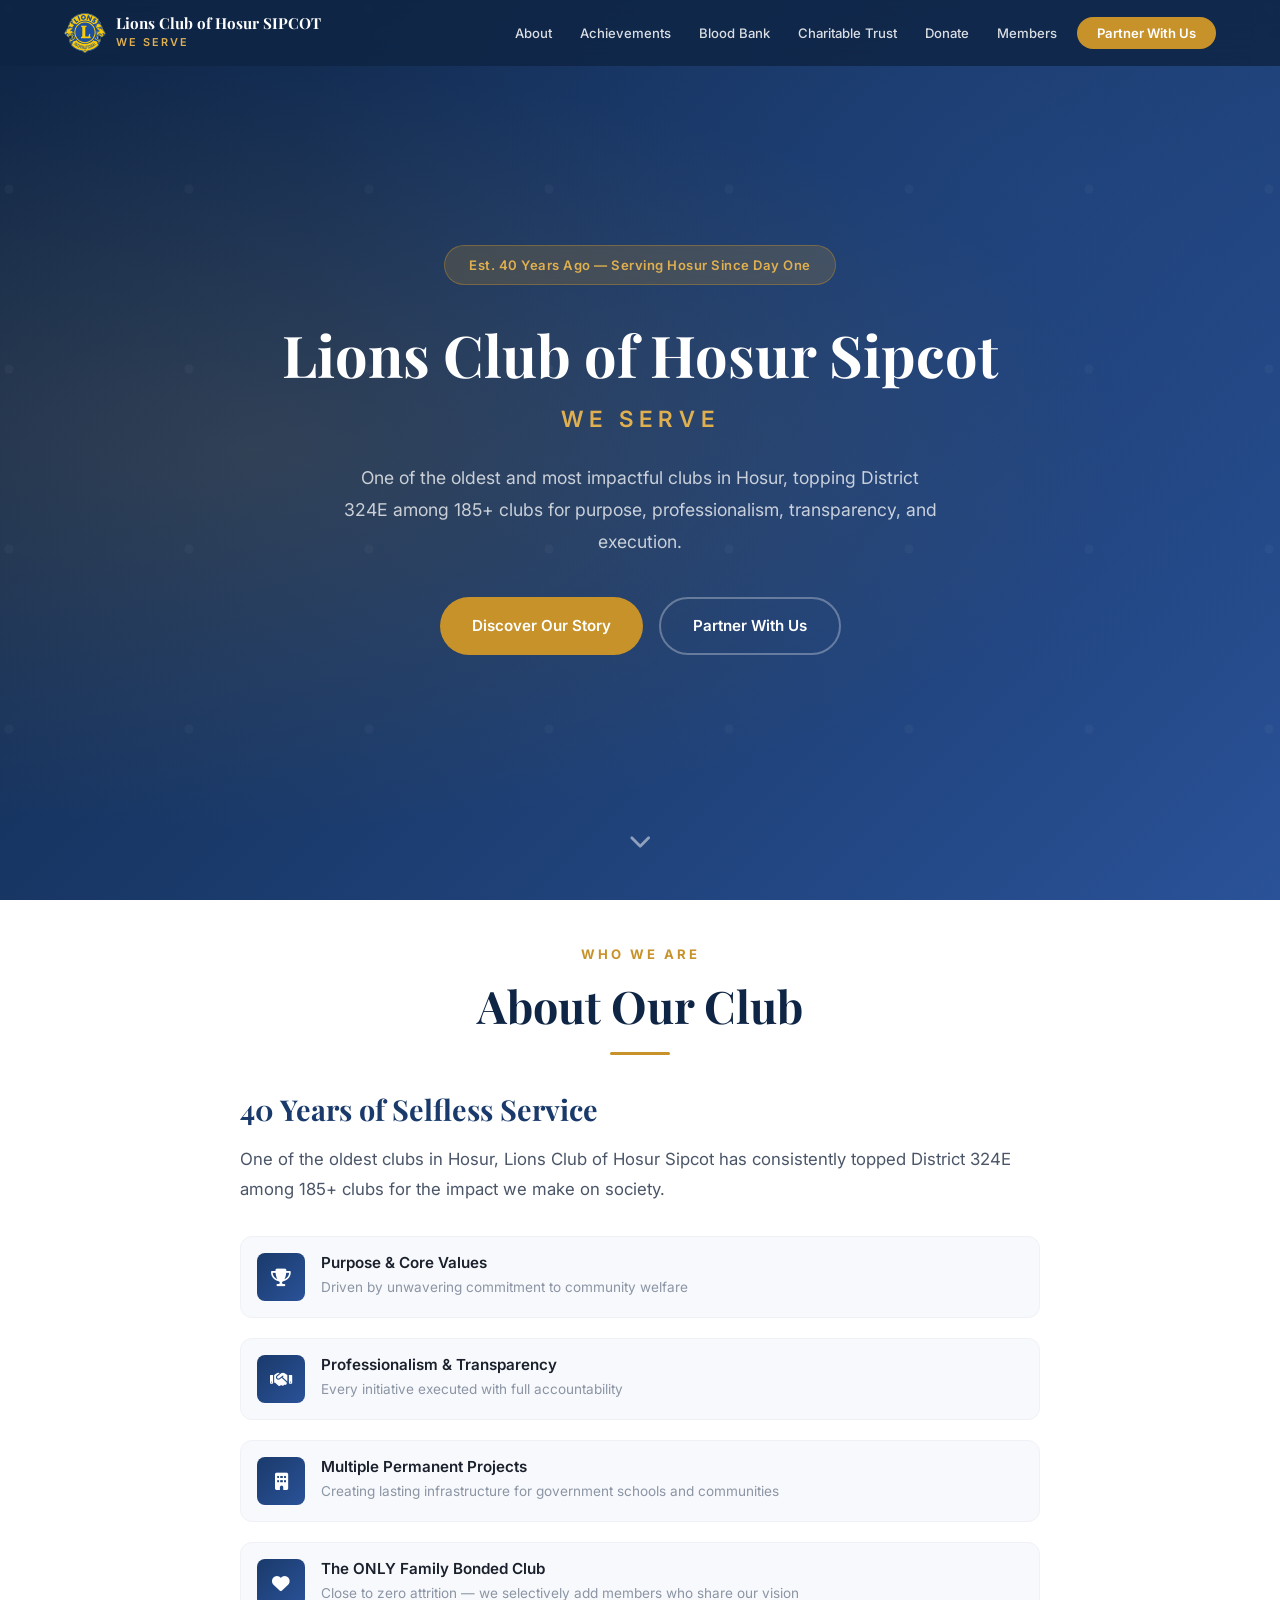
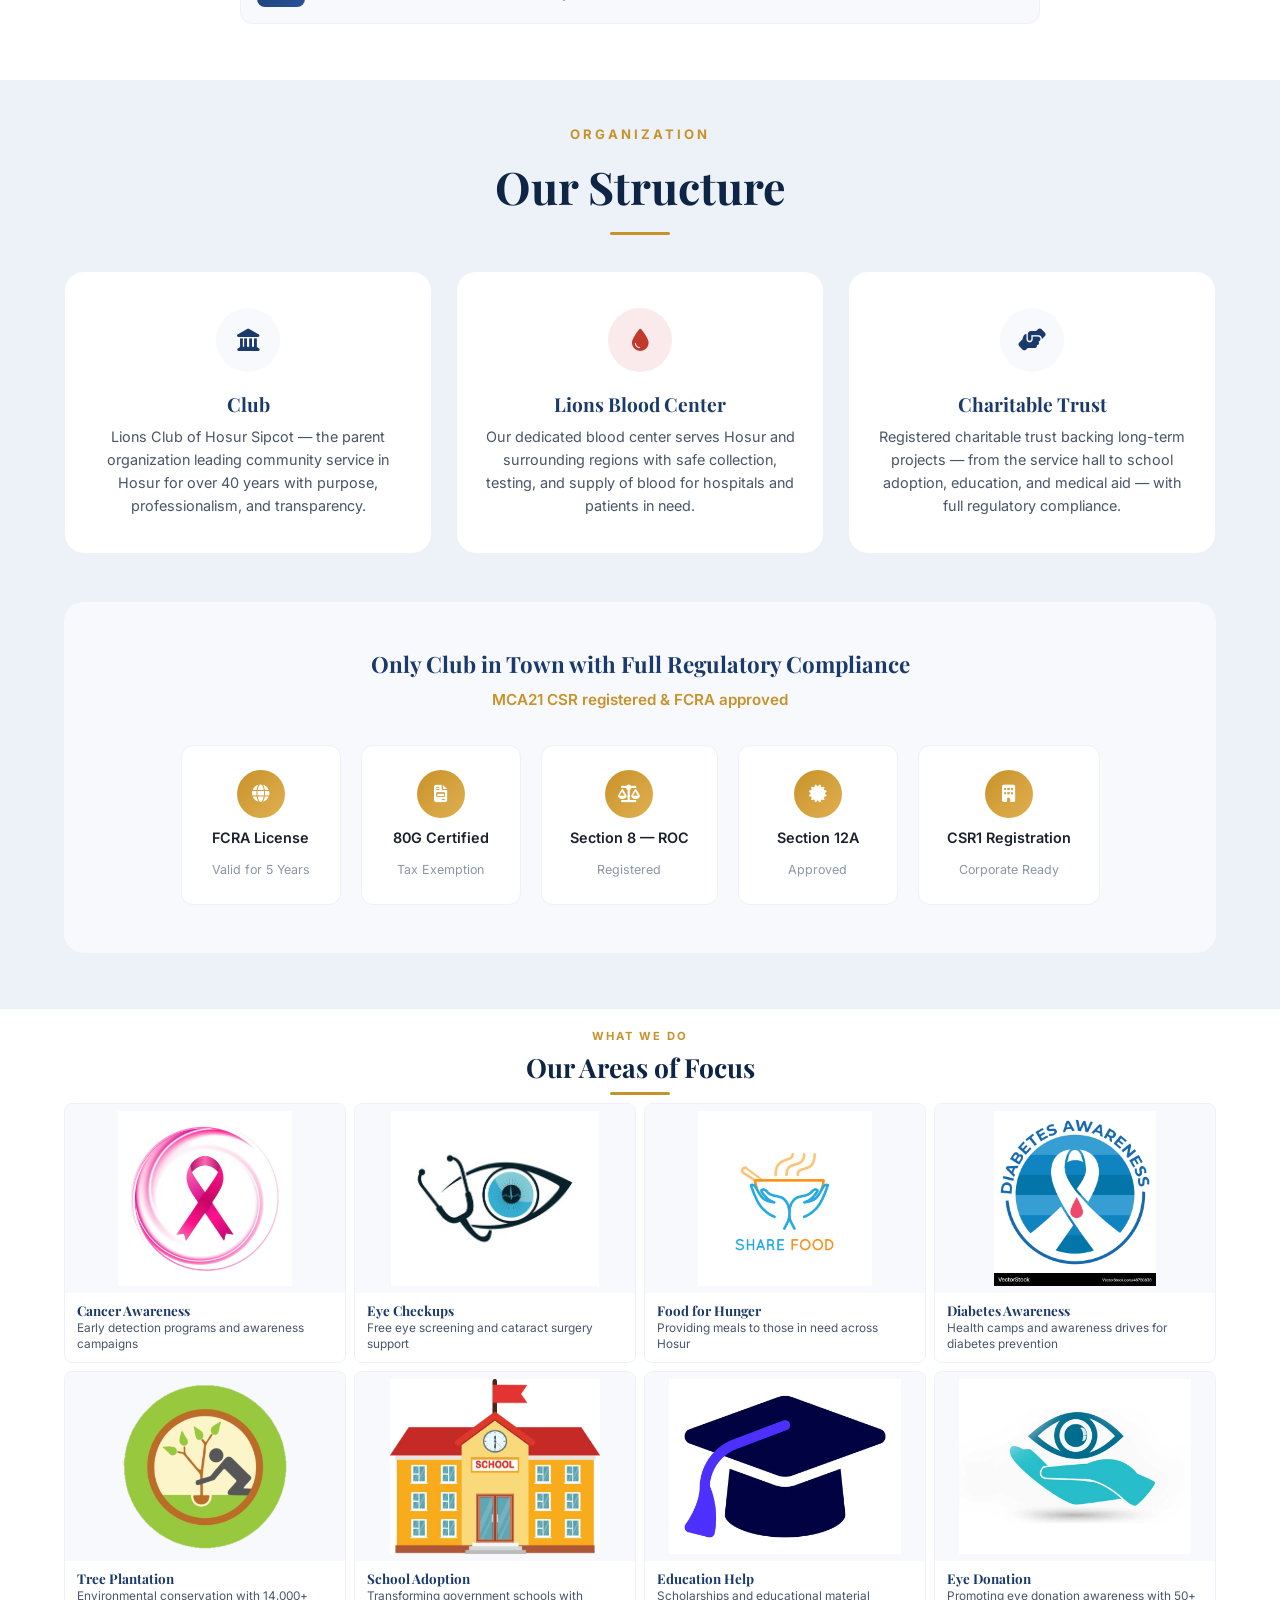
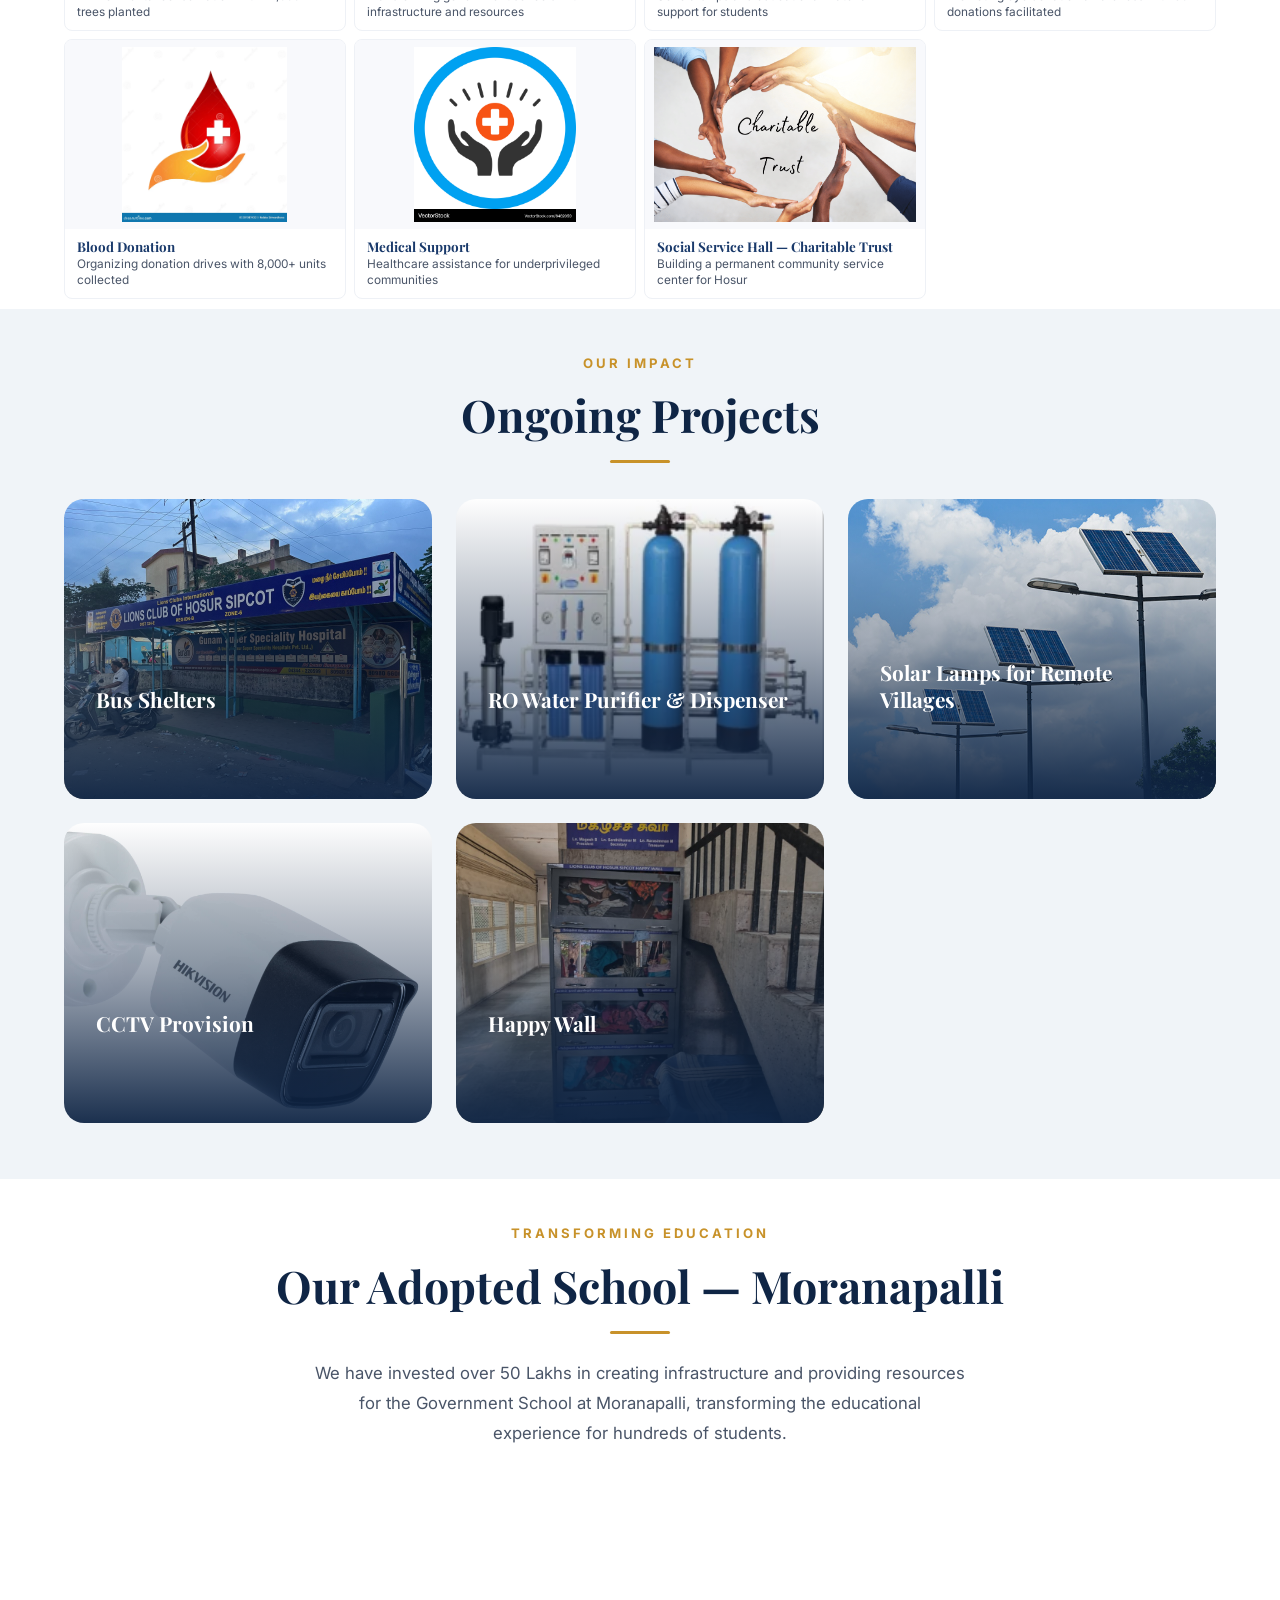
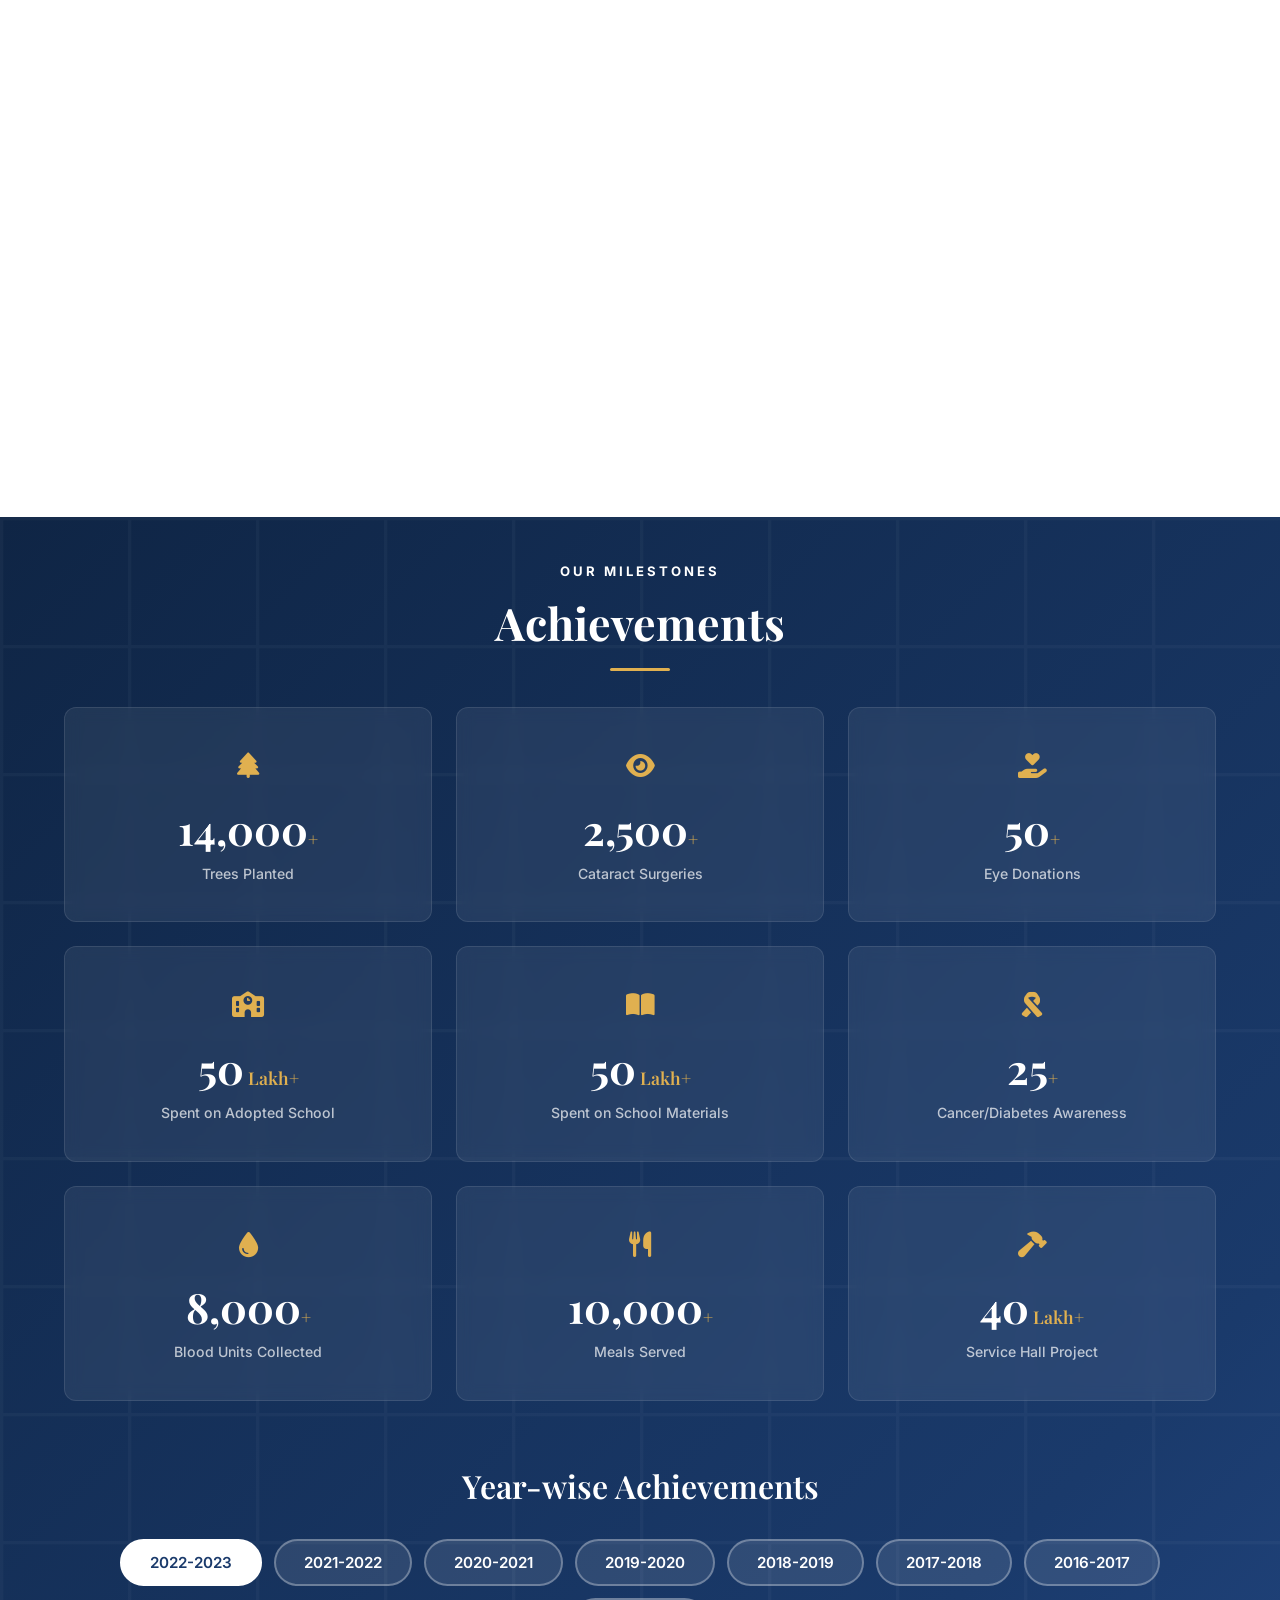
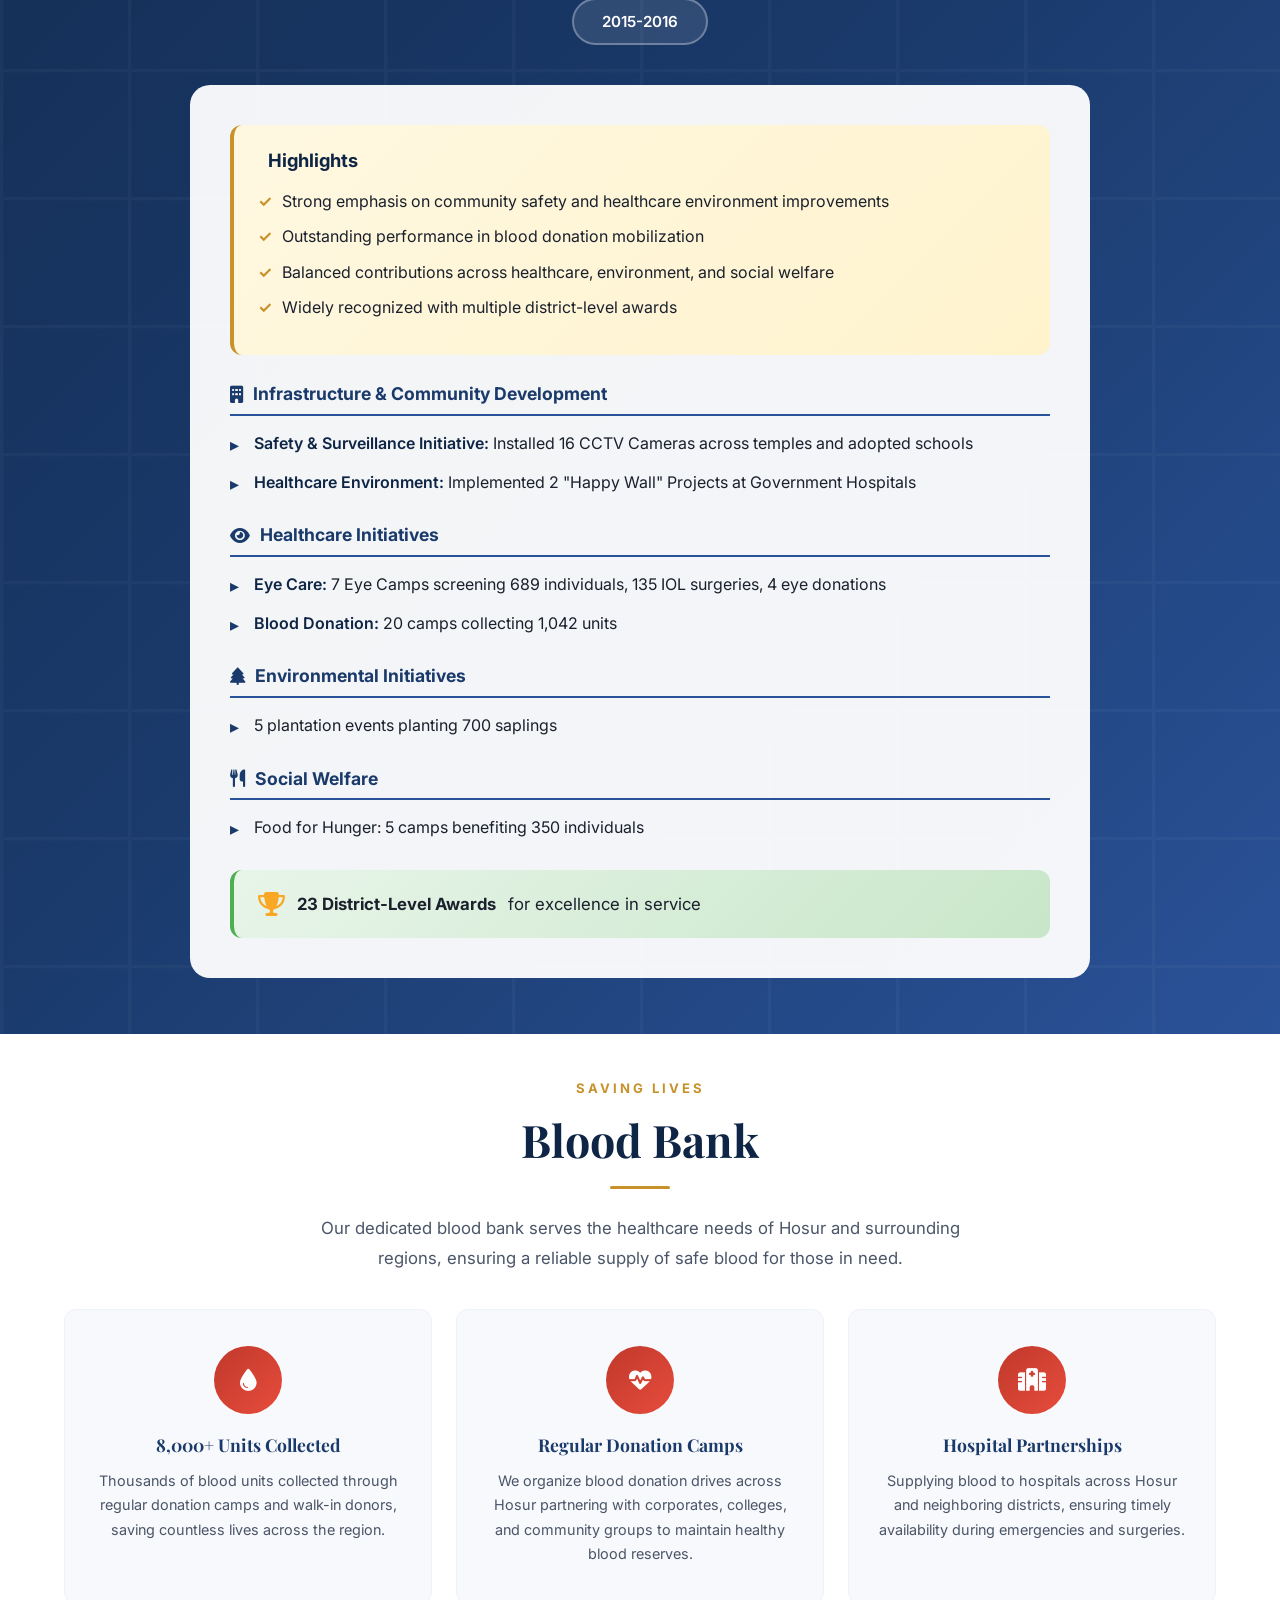
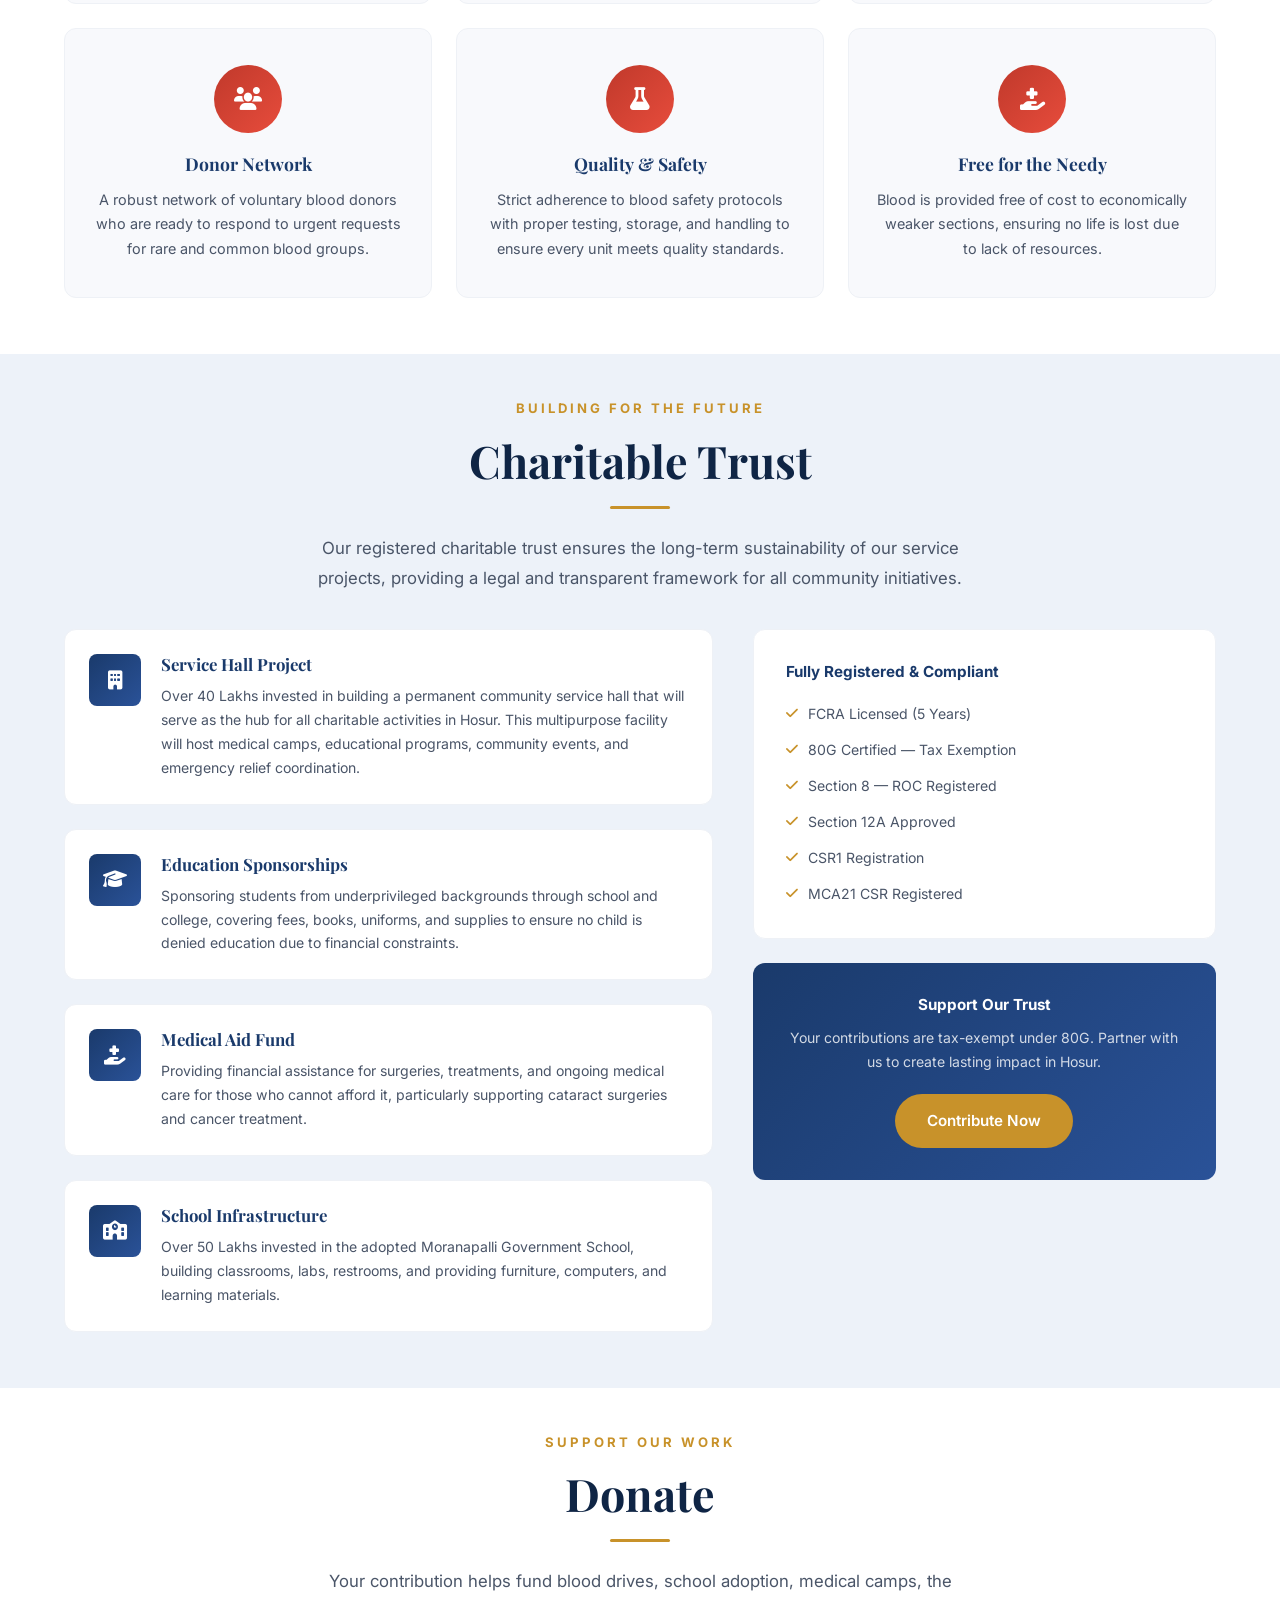
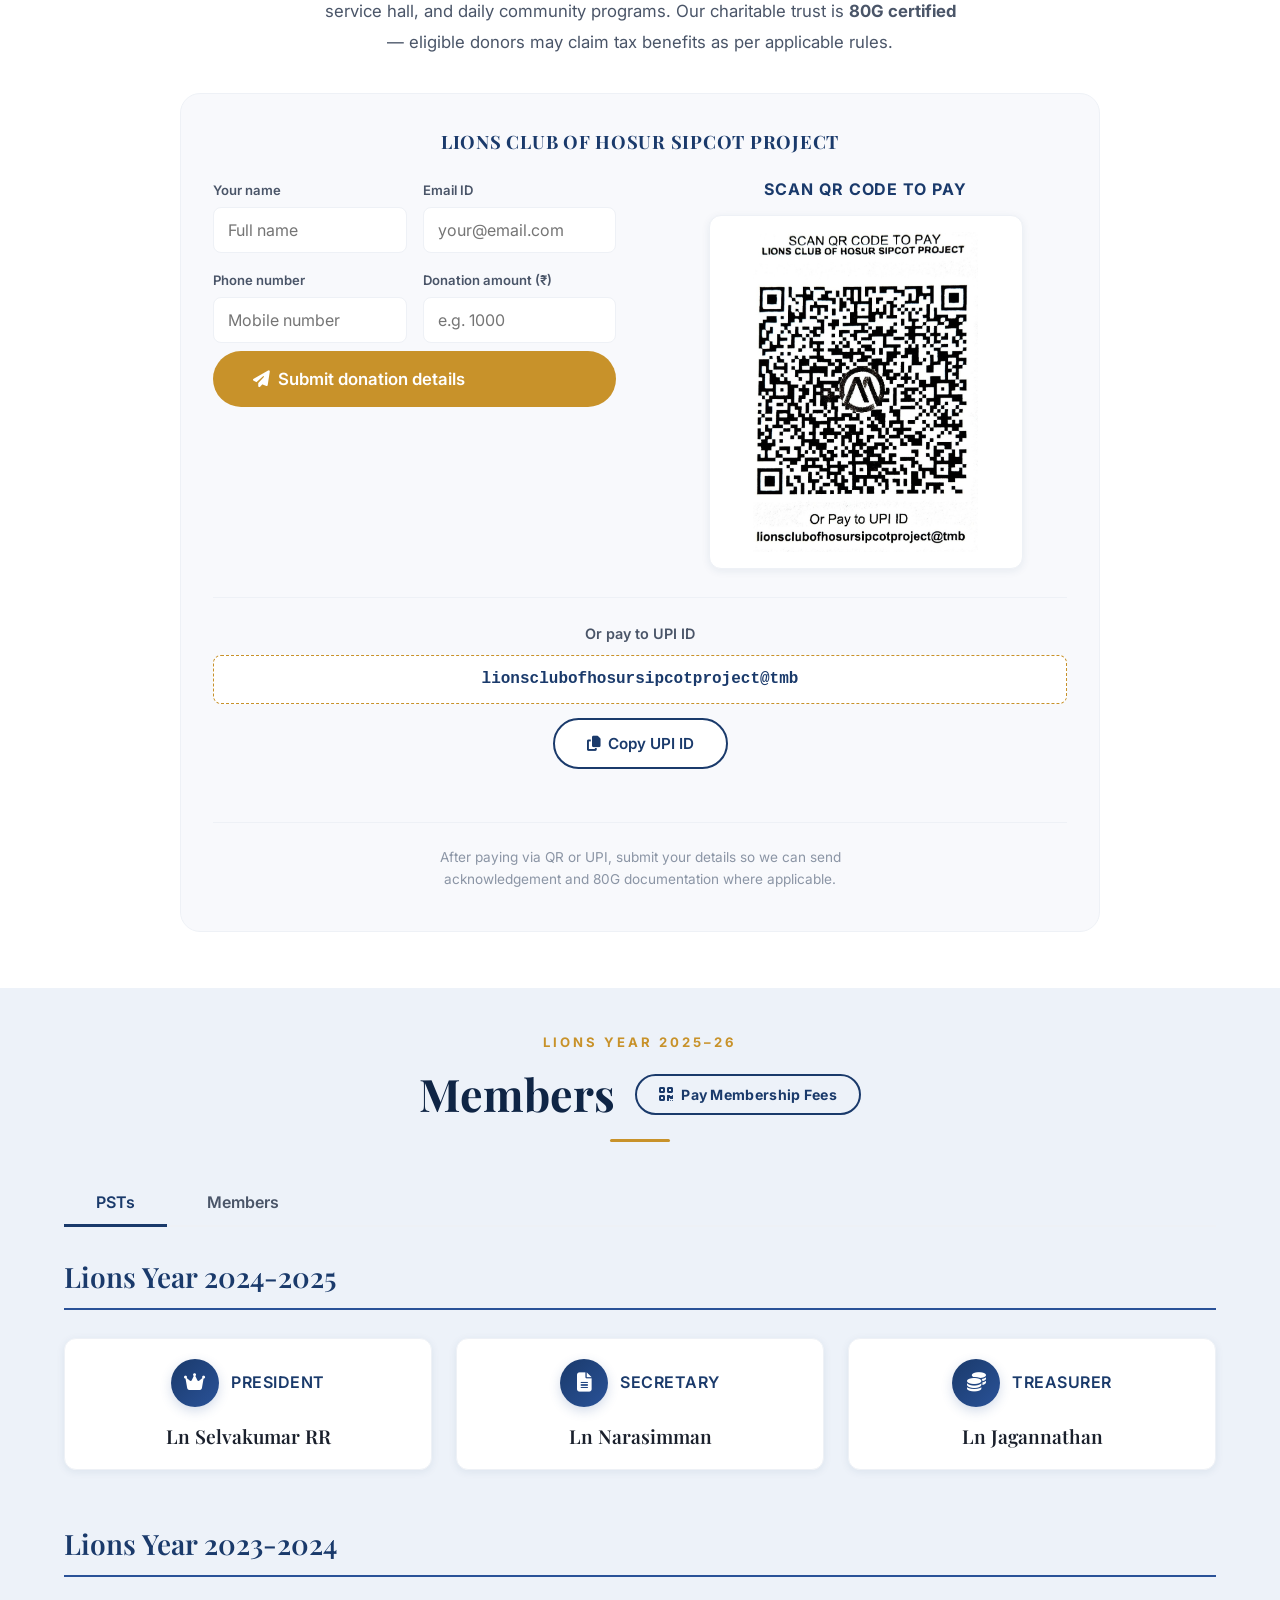
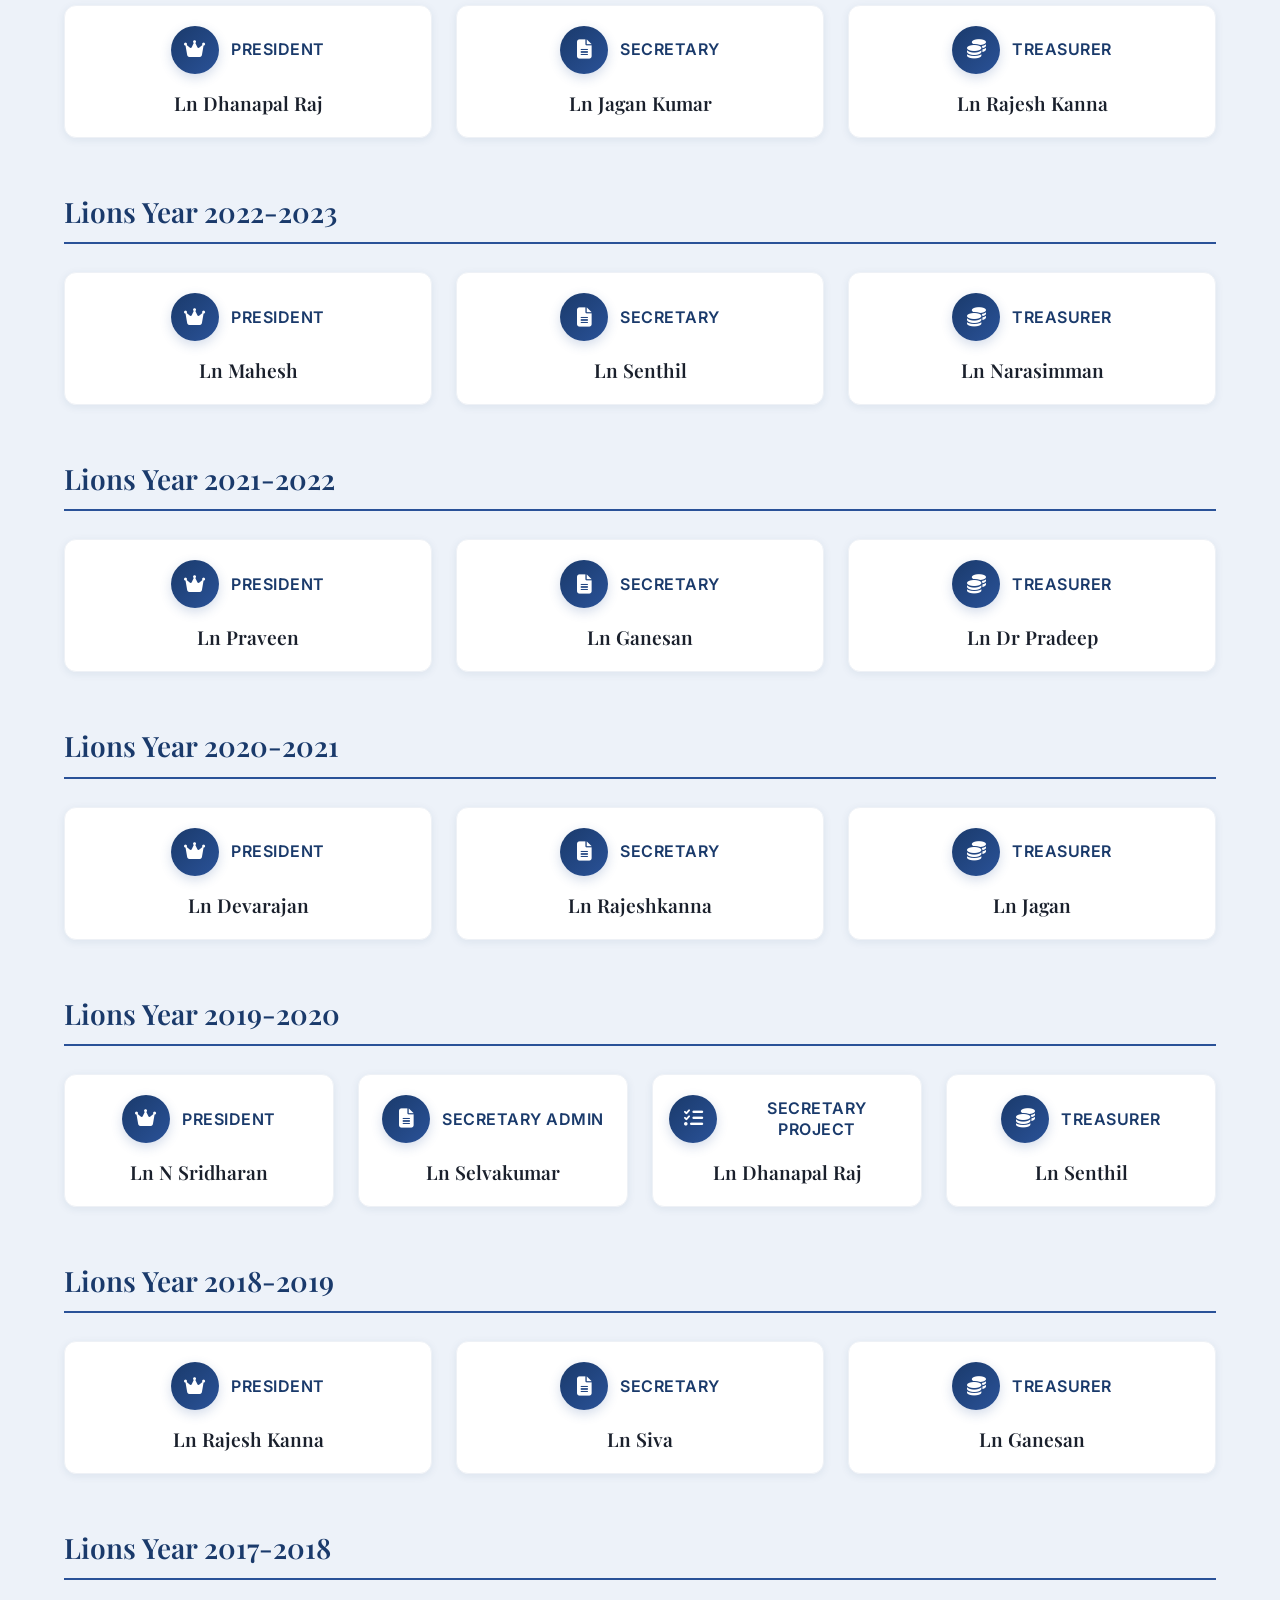
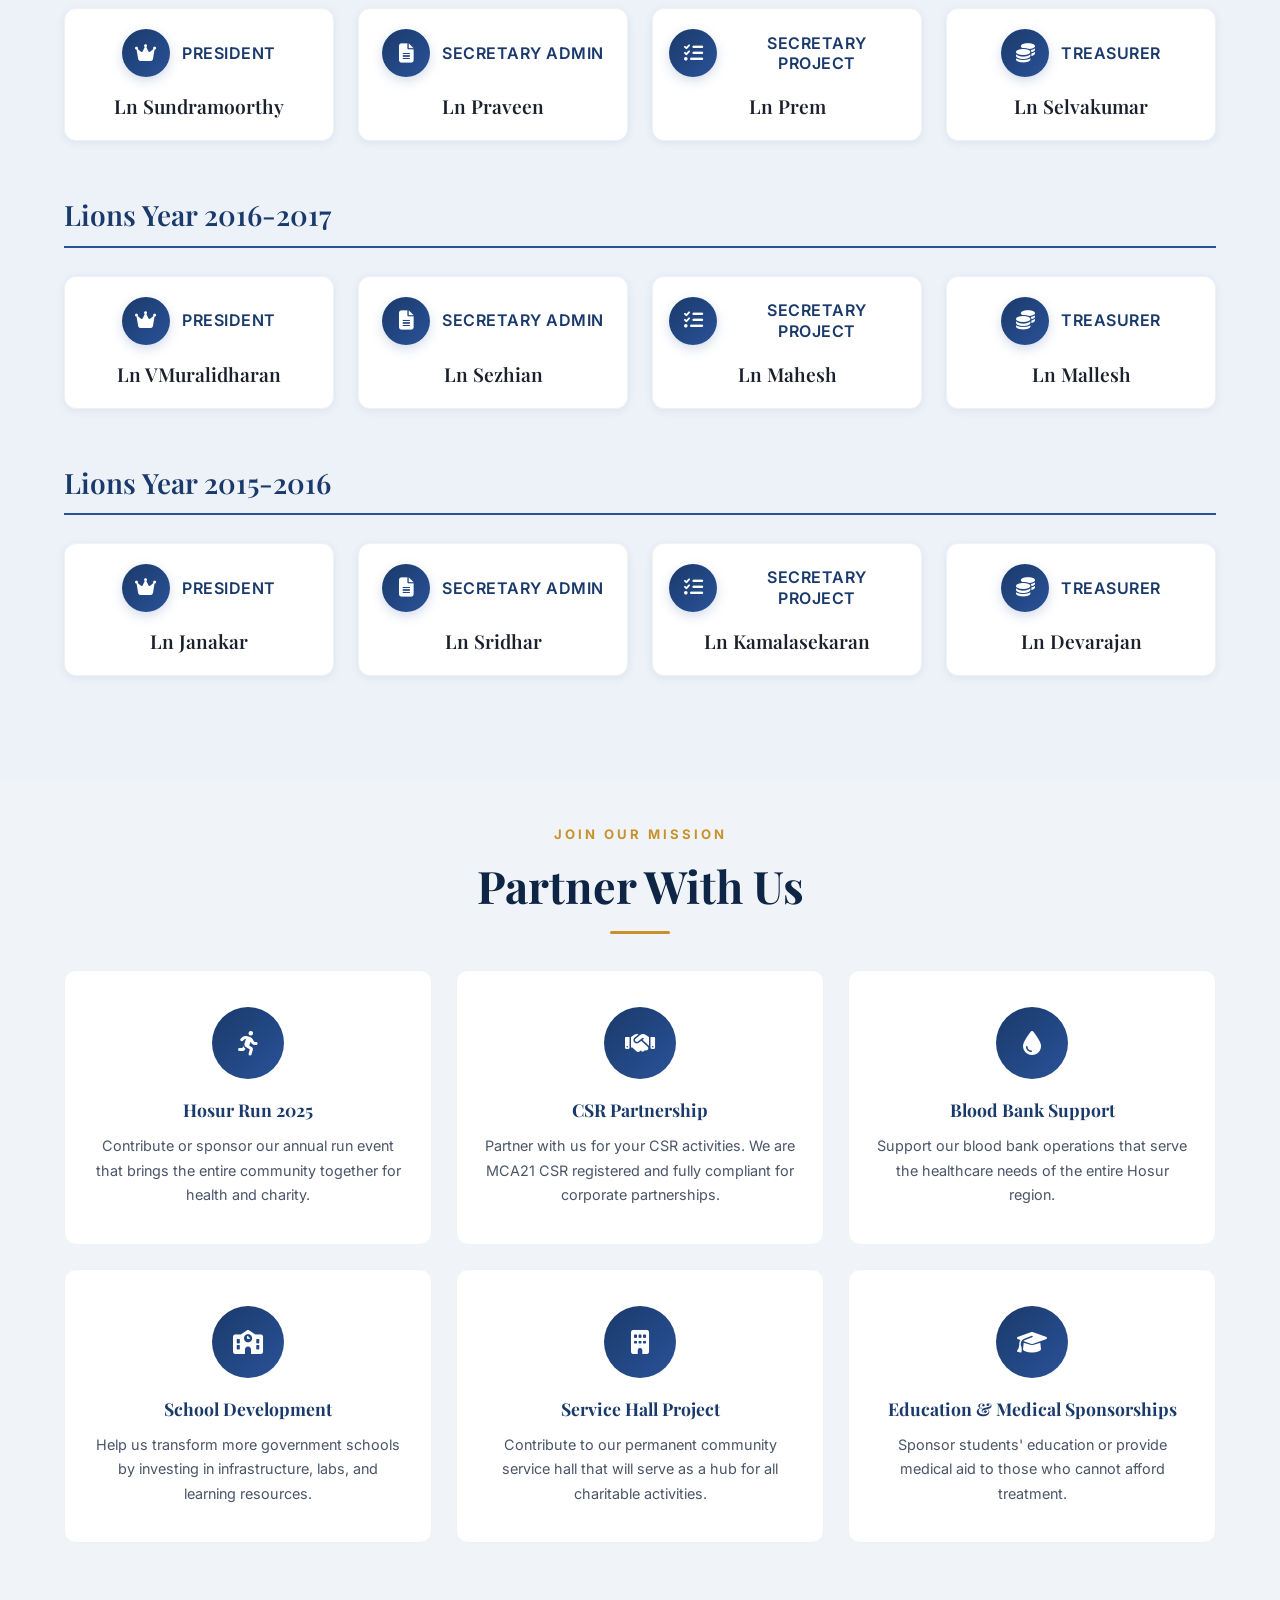
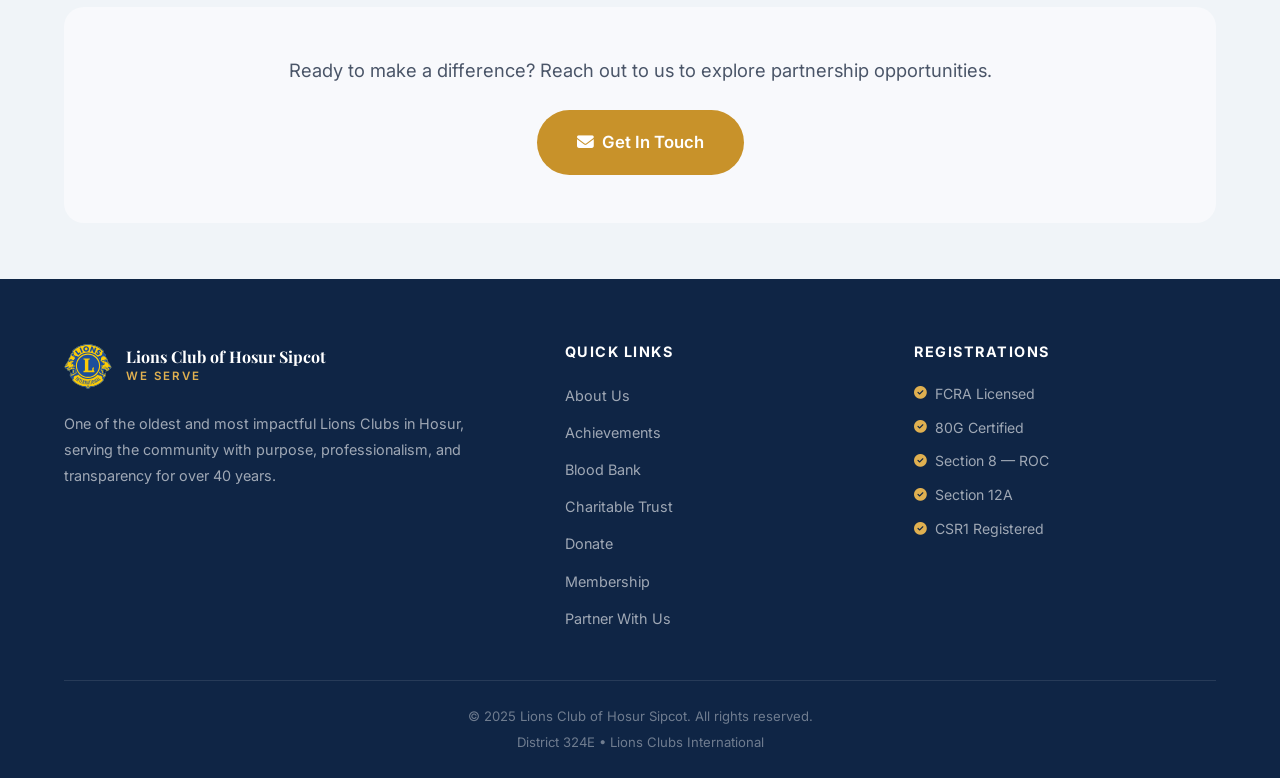
==== index.html @ 852bd533 "Update website code with UI improvements and membership feature" ====
<!DOCTYPE html>
<html lang="en">
<head>
  <meta charset="UTF-8">
  <meta name="viewport" content="width=device-width, initial-scale=1.0">
  <title>Lions Club of Hosur Sipcot | We Serve</title>
  <link rel="stylesheet" href="styles.css">
  <link rel="preconnect" href="https://fonts.googleapis.com">
  <link rel="preconnect" href="https://fonts.gstatic.com" crossorigin>
  <link href="https://fonts.googleapis.com/css2?family=Playfair+Display:wght@400;600;700&family=Inter:wght@300;400;500;600;700&display=swap" rel="stylesheet">
  <link rel="stylesheet" href="https://cdnjs.cloudflare.com/ajax/libs/font-awesome/6.5.1/css/all.min.css">
</head>
<body>

  <!-- Navigation -->
  <nav class="navbar" id="navbar">
    <div class="nav-container">
      <a href="#hero" class="nav-logo">
        <img src="images/lions-logo.svg" alt="Lions Club International Logo" class="logo-img">
        <div class="logo-text">
          <span class="logo-title">Lions Club of Hosur SIPCOT</span>
          <span class="logo-tagline">We Serve</span>
        </div>
      </a>
      <button class="nav-toggle" id="navToggle" aria-label="Toggle navigation">
        <span></span><span></span><span></span>
      </button>
      <ul class="nav-menu" id="navMenu">
        <li><a href="#about" class="nav-link">About</a></li>
        <li><a href="#achievements" class="nav-link">Achievements</a></li>
        <li><a href="#bloodbank" class="nav-link">Blood Bank</a></li>
        <li><a href="#trust" class="nav-link">Charitable Trust</a></li>
        <li><a href="#donate" class="nav-link">Donate</a></li>
        <li><a href="#membership" class="nav-link">Members</a></li>
        <li><a href="#partner" class="nav-link cta-btn">Partner With Us</a></li>
      </ul>
    </div>
  </nav>

  <!-- Hero Section -->
  <section class="hero" id="hero">
    <div class="hero-overlay"></div>
    <div class="hero-content">
      <div class="hero-badge">Est. 40 Years Ago &mdash; Serving Hosur Since Day One</div>
      <h1 class="hero-title">Lions Club of Hosur Sipcot</h1>
      <p class="hero-subtitle">We Serve</p>
      <p class="hero-description">
        One of the oldest and most impactful clubs in Hosur, topping District 324E among 185+ clubs for purpose, professionalism, transparency, and execution.
      </p>
      <div class="hero-actions">
        <a href="#about" class="btn btn-primary">Discover Our Story</a>
        <a href="#partner" class="btn btn-outline">Partner With Us</a>
      </div>
    </div>
    <div class="hero-scroll">
      <a href="#about"><i class="fas fa-chevron-down"></i></a>
    </div>
  </section>

  <!-- About Section -->
  <section class="section about" id="about">
    <div class="container">
      <div class="section-header">
        <span class="section-label">Who We Are</span>
        <h2 class="section-title">About Our Club</h2>
        <div class="section-divider"></div>
      </div>
      <div class="about-grid">
        <div class="about-content">
          <h3>40 Years of Selfless Service</h3>
          <p>One of the oldest clubs in Hosur, Lions Club of Hosur Sipcot has consistently topped District 324E among 185+ clubs for the impact we make on society.</p>
          <div class="about-features">
            <div class="about-feature">
              <div class="feature-icon"><i class="fas fa-trophy"></i></div>
              <div>
                <h4>Purpose &amp; Core Values</h4>
                <p>Driven by unwavering commitment to community welfare</p>
              </div>
            </div>
            <div class="about-feature">
              <div class="feature-icon"><i class="fas fa-handshake"></i></div>
              <div>
                <h4>Professionalism &amp; Transparency</h4>
                <p>Every initiative executed with full accountability</p>
              </div>
            </div>
            <div class="about-feature">
              <div class="feature-icon"><i class="fas fa-building"></i></div>
              <div>
                <h4>Multiple Permanent Projects</h4>
                <p>Creating lasting infrastructure for government schools and communities</p>
              </div>
            </div>
            <div class="about-feature">
              <div class="feature-icon"><i class="fas fa-heart"></i></div>
              <div>
                <h4>The ONLY Family Bonded Club</h4>
                <p>Close to zero attrition &mdash; we selectively add members who share our vision</p>
              </div>
            </div>
          </div>
        </div>
      </div>
    </div>
  </section>

  <!-- Structure Section -->
  <section class="section structure" id="structure">
    <div class="container">
      <div class="section-header">
        <span class="section-label">Organization</span>
        <h2 class="section-title">Our Structure</h2>
        <div class="section-divider"></div>
      </div>
      <div class="structure-grid">
        <div class="structure-card">
          <div class="structure-icon"><i class="fas fa-landmark"></i></div>
          <h3>Club</h3>
          <p>Lions Club of Hosur Sipcot &mdash; the parent organization leading community service in Hosur for over 40 years with purpose, professionalism, and transparency.</p>
        </div>
        <div class="structure-card">
          <div class="structure-icon structure-icon--blood"><i class="fas fa-tint"></i></div>
          <h3>Lions Blood Center</h3>
          <p>Our dedicated blood center serves Hosur and surrounding regions with safe collection, testing, and supply of blood for hospitals and patients in need.</p>
        </div>
        <div class="structure-card">
          <div class="structure-icon"><i class="fas fa-hands-helping"></i></div>
          <h3>Charitable Trust</h3>
          <p>Registered charitable trust backing long-term projects &mdash; from the service hall to school adoption, education, and medical aid &mdash; with full regulatory compliance.</p>
        </div>
      </div>
      <div class="compliance-section">
        <h3>Only Club in Town with Full Regulatory Compliance</h3>
        <p class="compliance-subtitle">MCA21 CSR registered &amp; FCRA approved</p>
        <div class="compliance-badges">
          <div class="badge">
            <div class="badge-icon"><i class="fas fa-globe"></i></div>
            <span>FCRA License</span>
            <small>Valid for 5 Years</small>
          </div>
          <div class="badge">
            <div class="badge-icon"><i class="fas fa-file-invoice"></i></div>
            <span>80G Certified</span>
            <small>Tax Exemption</small>
          </div>
          <div class="badge">
            <div class="badge-icon"><i class="fas fa-balance-scale"></i></div>
            <span>Section 8 &mdash; ROC</span>
            <small>Registered</small>
          </div>
          <div class="badge">
            <div class="badge-icon"><i class="fas fa-certificate"></i></div>
            <span>Section 12A</span>
            <small>Approved</small>
          </div>
          <div class="badge">
            <div class="badge-icon"><i class="fas fa-building"></i></div>
            <span>CSR1 Registration</span>
            <small>Corporate Ready</small>
          </div>
        </div>
      </div>
    </div>
  </section>

  <!-- Focus Areas Section -->
  <section class="section focus" id="focus">
    <div class="container">
      <div class="section-header">
        <span class="section-label">What We Do</span>
        <h2 class="section-title">Our Areas of Focus</h2>
        <div class="section-divider"></div>
      </div>
      <div class="focus-grid">
        <div class="focus-card">
          <div class="focus-img"><img src="images/slide5_img4_Picture_6.png" alt="Cancer Awareness"></div>
          <div class="focus-content">
            <h3>Cancer Awareness</h3>
            <p>Early detection programs and awareness campaigns</p>
          </div>
        </div>
        <div class="focus-card">
          <div class="focus-img"><img src="images/slide5_img5_Picture_8.jpg" alt="Eye Checkups"></div>
          <div class="focus-content">
            <h3>Eye Checkups</h3>
            <p>Free eye screening and cataract surgery support</p>
          </div>
        </div>
        <div class="focus-card">
          <div class="focus-img"><img src="images/slide5_img6_Picture_10.jpg" alt="Food for Hunger"></div>
          <div class="focus-content">
            <h3>Food for Hunger</h3>
            <p>Providing meals to those in need across Hosur</p>
          </div>
        </div>
        <div class="focus-card">
          <div class="focus-img"><img src="images/slide5_img3_Picture_4.jpg" alt="Diabetes Awareness"></div>
          <div class="focus-content">
            <h3>Diabetes Awareness</h3>
            <p>Health camps and awareness drives for diabetes prevention</p>
          </div>
        </div>
        <div class="focus-card">
          <div class="focus-img"><img src="images/slide5_img7_Picture_14.png" alt="Tree Plantation"></div>
          <div class="focus-content">
            <h3>Tree Plantation</h3>
            <p>Environmental conservation with 14,000+ trees planted</p>
          </div>
        </div>
        <div class="focus-card">
          <div class="focus-img"><img src="images/slide5_img8_Picture_16.jpg" alt="School Adoption"></div>
          <div class="focus-content">
            <h3>School Adoption</h3>
            <p>Transforming government schools with infrastructure and resources</p>
          </div>
        </div>
        <div class="focus-card">
          <div class="focus-img"><img src="images/slide5_img9_Picture_18.png" alt="Education Help"></div>
          <div class="focus-content">
            <h3>Education Help</h3>
            <p>Scholarships and educational material support for students</p>
          </div>
        </div>
        <div class="focus-card">
          <div class="focus-img"><img src="images/slide5_img10_Picture_22.jpg" alt="Eye Donation"></div>
          <div class="focus-content">
            <h3>Eye Donation</h3>
            <p>Promoting eye donation awareness with 50+ donations facilitated</p>
          </div>
        </div>
        <div class="focus-card">
          <div class="focus-img"><img src="images/slide5_img11_Picture_30.png" alt="Blood Donation"></div>
          <div class="focus-content">
            <h3>Blood Donation</h3>
            <p>Organizing donation drives with 8,000+ units collected</p>
          </div>
        </div>
        <div class="focus-card">
          <div class="focus-img"><img src="images/slide5_img12_Picture_32.jpg" alt="Medical Support"></div>
          <div class="focus-content">
            <h3>Medical Support</h3>
            <p>Healthcare assistance for underprivileged communities</p>
          </div>
        </div>
        <div class="focus-card">
          <div class="focus-img"><img src="images/slide5_img13_Picture_34.png" alt="Service Hall"></div>
          <div class="focus-content">
            <h3>Social Service Hall &mdash; Charitable Trust</h3>
            <p>Building a permanent community service center for Hosur</p>
          </div>
        </div>
      </div>
    </div>
  </section>

  <!-- Ongoing Projects Section -->
  <section class="section projects" id="projects">
    <div class="container">
      <div class="section-header">
        <span class="section-label">Our Impact</span>
        <h2 class="section-title">Ongoing Projects</h2>
        <div class="section-divider"></div>
      </div>
      <div class="projects-grid">
        <div class="project-card">
          <div class="project-img"><img src="images/slide7_img3_Picture_22.jpg" alt="Bus Shelters"></div>
          <div class="project-overlay">
            <h3>Bus Shelters</h3>
            <p>Building and maintaining bus shelters across Hosur for public convenience</p>
          </div>
        </div>
        <div class="project-card">
          <div class="project-img"><img src="images/slide7_img2_Picture_18.png" alt="RO Water Purifier"></div>
          <div class="project-overlay">
            <h3>RO Water Purifier &amp; Dispenser</h3>
            <p>Providing clean drinking water access to the public</p>
          </div>
        </div>
        <div class="project-card">
          <div class="project-img"><img src="images/slide7_img5_Picture_20.jpg" alt="Solar Lamps"></div>
          <div class="project-overlay">
            <h3>Solar Lamps for Remote Villages</h3>
            <p>Bringing sustainable lighting to underserved communities</p>
          </div>
        </div>
        <div class="project-card">
          <div class="project-img"><img src="images/slide7_img11_Picture_16.jpg" alt="CCTV Provision"></div>
          <div class="project-overlay">
            <h3>CCTV Provision</h3>
            <p>Enhancing public safety through surveillance infrastructure</p>
          </div>
        </div>
        <div class="project-card">
          <div class="project-img"><img src="images/slide7_img13_Picture_10.jpg" alt="Happy Wall"></div>
          <div class="project-overlay">
            <h3>Happy Wall</h3>
            <p>Community initiative to spread joy and sharing</p>
          </div>
        </div>
      </div>
    </div>
  </section>

  <!-- School Adoption Section -->
  <section class="section school" id="school">
    <div class="container">
      <div class="section-header">
        <span class="section-label">Transforming Education</span>
        <h2 class="section-title">Our Adopted School &mdash; Moranapalli</h2>
        <div class="section-divider"></div>
        <p class="section-description">
          We have invested over 50 Lakhs in creating infrastructure and providing resources for the Government School at Moranapalli, transforming the educational experience for hundreds of students.
        </p>
      </div>
      <div class="school-gallery">
        <div class="school-img"><img src="images/slide8_img2_Picture_15.jpg" alt="School Project 1"></div>
        <div class="school-img"><img src="images/slide8_img3_Picture_13.jpg" alt="School Project 2"></div>
        <div class="school-img"><img src="images/slide8_img4_Picture_19.jpg" alt="School Project 3"></div>
        <div class="school-img"><img src="images/slide8_img5_Picture_11.jpg" alt="School Project 4"></div>
        <div class="school-img"><img src="images/slide8_img6_Picture_17.jpg" alt="School Project 5"></div>
        <div class="school-img"><img src="images/slide8_img7_Picture_21.jpg" alt="School Project 6"></div>
      </div>
    </div>
  </section>

  <!-- Achievements Section -->
  <section class="section achievements" id="achievements">
    <div class="achievements-overlay"></div>
    <div class="container">
      <div class="section-header light">
        <span class="section-label">Our Milestones</span>
        <h2 class="section-title">Achievements</h2>
        <div class="section-divider"></div>
      </div>
      
      <!-- Overall Stats Grid -->
      <div class="stats-grid">
        <div class="stat-card">
          <div class="stat-icon"><i class="fas fa-tree"></i></div>
          <div class="stat-value"><span class="stat-number" data-target="14000">0</span><span class="stat-suffix">+</span></div>
          <div class="stat-label">Trees Planted</div>
        </div>
        <div class="stat-card">
          <div class="stat-icon"><i class="fas fa-eye"></i></div>
          <div class="stat-value"><span class="stat-number" data-target="2500">0</span><span class="stat-suffix">+</span></div>
          <div class="stat-label">Cataract Surgeries</div>
        </div>
        <div class="stat-card">
          <div class="stat-icon"><i class="fas fa-hand-holding-heart"></i></div>
          <div class="stat-value"><span class="stat-number" data-target="50">0</span><span class="stat-suffix">+</span></div>
          <div class="stat-label">Eye Donations</div>
        </div>
        <div class="stat-card">
          <div class="stat-icon"><i class="fas fa-school"></i></div>
          <div class="stat-value"><span class="stat-number" data-target="50">0</span><span class="stat-suffix"> Lakh+</span></div>
          <div class="stat-label">Spent on Adopted School</div>
        </div>
        <div class="stat-card">
          <div class="stat-icon"><i class="fas fa-book-open"></i></div>
          <div class="stat-value"><span class="stat-number" data-target="50">0</span><span class="stat-suffix"> Lakh+</span></div>
          <div class="stat-label">Spent on School Materials</div>
        </div>
        <div class="stat-card">
          <div class="stat-icon"><i class="fas fa-ribbon"></i></div>
          <div class="stat-value"><span class="stat-number" data-target="25">0</span><span class="stat-suffix">+</span></div>
          <div class="stat-label">Cancer/Diabetes Awareness</div>
        </div>
        <div class="stat-card">
          <div class="stat-icon"><i class="fas fa-tint"></i></div>
          <div class="stat-value"><span class="stat-number" data-target="8000">0</span><span class="stat-suffix">+</span></div>
          <div class="stat-label">Blood Units Collected</div>
        </div>
        <div class="stat-card">
          <div class="stat-icon"><i class="fas fa-utensils"></i></div>
          <div class="stat-value"><span class="stat-number" data-target="10000">0</span><span class="stat-suffix">+</span></div>
          <div class="stat-label">Meals Served</div>
        </div>
        <div class="stat-card">
          <div class="stat-icon"><i class="fas fa-hammer"></i></div>
          <div class="stat-value"><span class="stat-number" data-target="40">0</span><span class="stat-suffix"> Lakh+</span></div>
          <div class="stat-label">Service Hall Project</div>
        </div>
      </div>

      <!-- Year-wise Achievements -->
      <div class="achievements-yearwise">
        <h3 class="yearwise-title">Year-wise Achievements</h3>
        
        <!-- Year Buttons -->
        <div class="year-buttons">
          <button class="year-btn active" data-year="2022-2023">2022-2023</button>
          <button class="year-btn" data-year="2021-2022">2021-2022</button>
          <button class="year-btn" data-year="2020-2021">2020-2021</button>
          <button class="year-btn" data-year="2019-2020">2019-2020</button>
          <button class="year-btn" data-year="2018-2019">2018-2019</button>
          <button class="year-btn" data-year="2017-2018">2017-2018</button>
          <button class="year-btn" data-year="2016-2017">2016-2017</button>
          <button class="year-btn" data-year="2015-2016">2015-2016</button>
        </div>

        <!-- Year Content Containers -->
        
        <!-- 2022-2023 -->
        <div class="year-content active" id="year-2022-2023">
          <div class="year-highlights">
            <h4><i class="fas fa-sparkles"></i> Highlights</h4>
            <ul>
              <li>Strong emphasis on community safety and healthcare environment improvements</li>
              <li>Outstanding performance in blood donation mobilization</li>
              <li>Balanced contributions across healthcare, environment, and social welfare</li>
              <li>Widely recognized with multiple district-level awards</li>
            </ul>
          </div>

          <div class="achievement-category">
            <h4><i class="fas fa-building"></i> Infrastructure & Community Development</h4>
            <ul>
              <li><strong>Safety & Surveillance Initiative:</strong> Installed 16 CCTV Cameras across temples and adopted schools</li>
              <li><strong>Healthcare Environment:</strong> Implemented 2 "Happy Wall" Projects at Government Hospitals</li>
            </ul>
          </div>

          <div class="achievement-category">
            <h4><i class="fas fa-eye"></i> Healthcare Initiatives</h4>
            <ul>
              <li><strong>Eye Care:</strong> 7 Eye Camps screening 689 individuals, 135 IOL surgeries, 4 eye donations</li>
              <li><strong>Blood Donation:</strong> 20 camps collecting 1,042 units</li>
            </ul>
          </div>

          <div class="achievement-category">
            <h4><i class="fas fa-tree"></i> Environmental Initiatives</h4>
            <ul>
              <li>5 plantation events planting 700 saplings</li>
            </ul>
          </div>

          <div class="achievement-category">
            <h4><i class="fas fa-utensils"></i> Social Welfare</h4>
            <ul>
              <li>Food for Hunger: 5 camps benefiting 350 individuals</li>
            </ul>
          </div>

          <div class="achievement-awards">
            <i class="fas fa-trophy"></i> <strong>23 District-Level Awards</strong> for excellence in service
          </div>
        </div>

        <!-- 2021-2022 -->
        <div class="year-content" id="year-2021-2022">
          <div class="year-highlights">
            <h4><i class="fas fa-sparkles"></i> Highlights</h4>
            <ul>
              <li>Strong contribution to healthcare infrastructure and emergency support</li>
              <li>Leadership in large-scale blood donation and environmental initiatives</li>
              <li>Focus on sustainability, community health, and rural development</li>
              <li>Recognized as a top-performing unit in the district</li>
            </ul>
          </div>

          <div class="achievement-category">
            <h4><i class="fas fa-building"></i> Infrastructure & Community Development</h4>
            <ul>
              <li><strong>Compound Wall:</strong> Built wall for LCHS land (₹1,00,000 investment)</li>
              <li><strong>Solar Energy:</strong> Installed 6 Solar Lights in Irudhu Kottai homes</li>
              <li><strong>Healthcare:</strong> Donated 2 Oxygen Concentrators to Government Hospital, Hosur</li>
            </ul>
          </div>

          <div class="achievement-category">
            <h4><i class="fas fa-eye"></i> Healthcare Initiatives</h4>
            <ul>
              <li><strong>Eye Care:</strong> 6 Eye Camps screening 647 individuals, 133 IOL surgeries, 11 eye donations</li>
              <li><strong>Blood Donation:</strong> 13 camps collecting 1,176 units</li>
              <li><strong>Health Programs:</strong> Medical Camps with Diabetic Screening & Awareness, Hosur Run Marathon</li>
            </ul>
          </div>

          <div class="achievement-category">
            <h4><i class="fas fa-tree"></i> Environmental Initiatives</h4>
            <ul>
              <li>4 plantation events planting 3,840 saplings</li>
            </ul>
          </div>

          <div class="achievement-category">
            <h4><i class="fas fa-utensils"></i> Social Welfare</h4>
            <ul>
              <li>Food for Hunger: 6 camps benefiting 347 individuals</li>
            </ul>
          </div>

          <div class="achievement-awards">
            <i class="fas fa-trophy"></i> <strong>1st Position in District 324 E</strong> with multiple district-level awards
          </div>
        </div>

        <!-- 2020-2021 -->
        <div class="year-content" id="year-2020-2021">
          <div class="year-highlights">
            <h4><i class="fas fa-sparkles"></i> Highlights</h4>
            <ul>
              <li>Strong focus on infrastructure support for healthcare systems</li>
              <li>Major contribution to environmental sustainability through large-scale plantation</li>
              <li>Balanced impact across healthcare, social welfare, and resource conservation</li>
            </ul>
          </div>

          <div class="achievement-category">
            <h4><i class="fas fa-hospital"></i> Healthcare Infrastructure</h4>
            <ul>
              <li>Donated Camp Equipment for Blood Bank operations</li>
              <li>Provided Laser Printer to Government PHC, Thally</li>
              <li>Supplied Blood Bag Carriers</li>
              <li>Implemented 4 Rainwater Harvesting Projects</li>
            </ul>
          </div>

          <div class="achievement-category">
            <h4><i class="fas fa-eye"></i> Healthcare Initiatives</h4>
            <ul>
              <li><strong>Eye Care:</strong> 2 Eye Camps screening 248 individuals, 42 IOL surgeries, 3 eye donations</li>
              <li><strong>Blood Donation:</strong> 3 camps collecting 375 units</li>
              <li>1 Cancer Awareness Program</li>
            </ul>
          </div>

          <div class="achievement-category">
            <h4><i class="fas fa-tree"></i> Environmental Initiatives</h4>
            <ul>
              <li>4 plantation events planting 4,300 saplings</li>
            </ul>
          </div>

          <div class="achievement-category">
            <h4><i class="fas fa-utensils"></i> Social Welfare</h4>
            <ul>
              <li>Food for Hunger: 3 camps benefiting 165 individuals</li>
            </ul>
          </div>

          <div class="achievement-awards">
            <i class="fas fa-trophy"></i> <strong>12 Awards</strong> for outstanding service
          </div>
        </div>

        <!-- 2019-2020 -->
        <div class="year-content" id="year-2019-2020">
          <div class="year-highlights">
            <h4><i class="fas fa-sparkles"></i> Highlights</h4>
            <ul>
              <li>Exceptional achievement in blood donation mobilization</li>
              <li>Strong leadership recognized at the national level</li>
              <li>Significant contribution to environmental sustainability</li>
            </ul>
          </div>

          <div class="achievement-category">
            <h4><i class="fas fa-hospital"></i> Healthcare & Awareness</h4>
            <ul>
              <li>Inaugurated Blood Bank Refreshment Room</li>
              <li>Grand Cancer Awareness Rally + 3 Cancer Awareness Campaigns</li>
              <li><strong>Eye Care:</strong> 4 Eye Camps screening 529 individuals, 114 IOL surgeries, 5 eye donations</li>
              <li><strong>Blood Donation:</strong> 8 camps collecting 1,625 units</li>
            </ul>
          </div>

          <div class="achievement-category">
            <h4><i class="fas fa-tree"></i> Environmental Initiatives</h4>
            <ul>
              <li>2 plantation events planting 2,000 saplings</li>
            </ul>
          </div>

          <div class="achievement-category">
            <h4><i class="fas fa-utensils"></i> Social Welfare</h4>
            <ul>
              <li>Food for Hunger: 1 camp benefiting 30 individuals</li>
            </ul>
          </div>

          <div class="achievement-awards">
            <i class="fas fa-trophy"></i> <strong>National Level Best President Award</strong>
          </div>
        </div>

        <!-- 2018-2019 -->
        <div class="year-content" id="year-2018-2019">
          <div class="year-highlights">
            <h4><i class="fas fa-sparkles"></i> Highlights</h4>
            <ul>
              <li>Balanced focus on healthcare, infrastructure, and awareness programs</li>
              <li>Strong contribution to industrial workforce welfare</li>
              <li>Continued commitment to community education and sustainability</li>
            </ul>
          </div>

          <div class="achievement-category">
            <h4><i class="fas fa-building"></i> Infrastructure</h4>
            <ul>
              <li>Built permanent Dias at Moranapalli School (₹3,00,000)</li>
              <li>Free Ambulance Service for SIPCOT Industrial Area employees</li>
            </ul>
          </div>

          <div class="achievement-category">
            <h4><i class="fas fa-eye"></i> Healthcare Initiatives</h4>
            <ul>
              <li><strong>Eye Care:</strong> 7 Eye Camps screening 875 individuals, 196 IOL surgeries, 9 eye donations</li>
              <li><strong>Blood Donation:</strong> 8 camps collecting 220 units</li>
              <li>Diabetes Awareness Exhibition with street play</li>
              <li>Childhood Cancer Awareness Program</li>
            </ul>
          </div>

          <div class="achievement-category">
            <h4><i class="fas fa-tree"></i> Environmental Initiatives</h4>
            <ul>
              <li>Tree plantation at Morandapalli School</li>
            </ul>
          </div>

          <div class="achievement-category">
            <h4><i class="fas fa-utensils"></i> Social Welfare</h4>
            <ul>
              <li>Food for Hunger: 2 projects benefiting 350 individuals</li>
            </ul>
          </div>

          <div class="achievement-awards">
            <i class="fas fa-trophy"></i> <strong>9 Awards</strong> for impactful community service
          </div>
        </div>

        <!-- 2017-2018 -->
        <div class="year-content" id="year-2017-2018">
          <div class="year-highlights">
            <h4><i class="fas fa-sparkles"></i> Highlights</h4>
            <ul>
              <li>Strong contributions in healthcare accessibility and blood infrastructure</li>
              <li>Focus on sustainable environmental efforts</li>
              <li>Recognized for consistent community service</li>
            </ul>
          </div>

          <div class="achievement-category">
            <h4><i class="fas fa-eye"></i> Healthcare Initiatives</h4>
            <ul>
              <li><strong>Eye Care:</strong> 6 Eye Camps screening 779 individuals, 169 IOL surgeries, 7 eye donations</li>
              <li><strong>Blood Donation:</strong> 5 camps collecting 479 units</li>
              <li>Established a Blood Bank</li>
              <li>1 General Medical Camp</li>
            </ul>
          </div>

          <div class="achievement-category">
            <h4><i class="fas fa-tree"></i> Environmental Initiatives</h4>
            <ul>
              <li>Planted 90 saplings</li>
            </ul>
          </div>

          <div class="achievement-category">
            <h4><i class="fas fa-utensils"></i> Social Welfare</h4>
            <ul>
              <li>Food for Hunger: 1 project</li>
            </ul>
          </div>

          <div class="achievement-awards">
            <i class="fas fa-trophy"></i> <strong>8 Awards</strong> for outstanding service
          </div>
        </div>

        <!-- 2016-2017 -->
        <div class="year-content" id="year-2016-2017">
          <div class="year-highlights">
            <h4><i class="fas fa-sparkles"></i> Highlights</h4>
            <ul>
              <li>Strong impact across healthcare, environment, education, and social welfare</li>
              <li>Significant contributions to life-saving treatments</li>
              <li>Recognized with multiple awards for dedicated community service</li>
            </ul>
          </div>

          <div class="achievement-category">
            <h4><i class="fas fa-eye"></i> Healthcare Initiatives</h4>
            <ul>
              <li><strong>Eye Care:</strong> 13 Eye Camps screening 2,425 individuals, 468 IOL surgeries, 11 eye donations</li>
              <li><strong>Blood Donation:</strong> 5 camps collecting 1,141 units</li>
              <li>1 General Medical Camp</li>
              <li>Sponsored life-saving heart operation (₹4.5 lakhs)</li>
            </ul>
          </div>

          <div class="achievement-category">
            <h4><i class="fas fa-tree"></i> Environmental & Infrastructure</h4>
            <ul>
              <li>Planted 65 trees at Morandapalli School</li>
              <li>Lake Desilting Project</li>
              <li>Village Adoption Program</li>
            </ul>
          </div>

          <div class="achievement-category">
            <h4><i class="fas fa-utensils"></i> Social Welfare & Education</h4>
            <ul>
              <li>Food for Hunger: 2 projects benefiting 350 individuals</li>
              <li>Quiz Program with 37 schools</li>
            </ul>
          </div>

          <div class="achievement-category">
            <h4><i class="fas fa-hand-holding-usd"></i> Fundraising</h4>
            <ul>
              <li>Total Funds Raised: ₹11,00,000</li>
              <li>Contributed ₹10,00,000 towards Blood Bank Project</li>
            </ul>
          </div>

          <div class="achievement-awards">
            <i class="fas fa-trophy"></i> <strong>28 Awards</strong> + MJF Leadership Position
          </div>
        </div>

        <!-- 2015-2016 -->
        <div class="year-content" id="year-2015-2016">
          <div class="year-highlights">
            <h4><i class="fas fa-sparkles"></i> Highlights</h4>
            <ul>
              <li>Strong focus on healthcare accessibility, environmental sustainability, and community welfare</li>
              <li>Impacted thousands of lives through medical and social programs</li>
              <li>Built a culture of innovation through first-time initiatives</li>
            </ul>
          </div>

          <div class="achievement-category">
            <h4><i class="fas fa-eye"></i> Healthcare Initiatives</h4>
            <ul>
              <li><strong>Eye Care:</strong> 7 Eye Camps + 1 Mega Camp screening 2,320 individuals, 413 IOL surgeries</li>
              <li>1 Retinopathy Camp enabling 48 surgeries</li>
              <li>9 pairs of eye donations</li>
              <li><strong>Blood Donation:</strong> 6 camps collecting 757 units</li>
              <li>5 General Medical Camps</li>
            </ul>
          </div>

          <div class="achievement-category">
            <h4><i class="fas fa-tree"></i> Environmental Initiatives</h4>
            <ul>
              <li>Planted 300 trees at Government ITI, Vikas Nagar</li>
              <li>Cleared 140 acres of invasive Seemai Karuvelai at Ramanayaken Yeri</li>
            </ul>
          </div>

          <div class="achievement-category">
            <h4><i class="fas fa-utensils"></i> Social Welfare</h4>
            <ul>
              <li>Food for Hunger: 2 projects benefiting 320 students</li>
              <li>Contributed ₹3,70,000 to Government Schools</li>
            </ul>
          </div>

          <div class="achievement-category">
            <h4><i class="fas fa-hand-holding-usd"></i> Fundraising & Development</h4>
            <ul>
              <li>Total Funds Raised: ₹23,55,000</li>
              <li>Fundraising through Crazy Mohan's drama troupe</li>
              <li>Inaugurated Adapted Moranapalli School</li>
              <li>Introduced New Year Celebration & Sweet Distribution initiatives</li>
            </ul>
          </div>
        </div>

      </div>
    </div>
  </section>

  <section class="section bloodbank" id="bloodbank">
    <div class="container">
      <div class="section-header">
        <span class="section-label">Saving Lives</span>
        <h2 class="section-title">Blood Bank</h2>
        <div class="section-divider"></div>
        <p class="section-description">
          Our dedicated blood bank serves the healthcare needs of Hosur and surrounding regions, ensuring a reliable supply of safe blood for those in need.
        </p>
      </div>
      <div class="bloodbank-grid">
        <div class="bb-card">
          <div class="bb-icon"><i class="fas fa-tint"></i></div>
          <h3>8,000+ Units Collected</h3>
          <p>Thousands of blood units collected through regular donation camps and walk-in donors, saving countless lives across the region.</p>
        </div>
        <div class="bb-card">
          <div class="bb-icon"><i class="fas fa-heartbeat"></i></div>
          <h3>Regular Donation Camps</h3>
          <p>We organize blood donation drives across Hosur partnering with corporates, colleges, and community groups to maintain healthy blood reserves.</p>
        </div>
        <div class="bb-card">
          <div class="bb-icon"><i class="fas fa-hospital"></i></div>
          <h3>Hospital Partnerships</h3>
          <p>Supplying blood to hospitals across Hosur and neighboring districts, ensuring timely availability during emergencies and surgeries.</p>
        </div>
        <div class="bb-card">
          <div class="bb-icon"><i class="fas fa-users"></i></div>
          <h3>Donor Network</h3>
          <p>A robust network of voluntary blood donors who are ready to respond to urgent requests for rare and common blood groups.</p>
        </div>
        <div class="bb-card">
          <div class="bb-icon"><i class="fas fa-flask"></i></div>
          <h3>Quality &amp; Safety</h3>
          <p>Strict adherence to blood safety protocols with proper testing, storage, and handling to ensure every unit meets quality standards.</p>
        </div>
        <div class="bb-card">
          <div class="bb-icon"><i class="fas fa-hand-holding-medical"></i></div>
          <h3>Free for the Needy</h3>
          <p>Blood is provided free of cost to economically weaker sections, ensuring no life is lost due to lack of resources.</p>
        </div>
      </div>
    </div>
  </section>

  <!-- Charitable Trust Section -->
  <section class="section trust" id="trust">
    <div class="container">
      <div class="section-header">
        <span class="section-label">Building for the Future</span>
        <h2 class="section-title">Charitable Trust</h2>
        <div class="section-divider"></div>
        <p class="section-description">
          Our registered charitable trust ensures the long-term sustainability of our service projects, providing a legal and transparent framework for all community initiatives.
        </p>
      </div>
      <div class="trust-content">
        <div class="trust-main">
          <div class="trust-feature">
            <div class="trust-feature-icon"><i class="fas fa-building"></i></div>
            <div>
              <h3>Service Hall Project</h3>
              <p>Over 40 Lakhs invested in building a permanent community service hall that will serve as the hub for all charitable activities in Hosur. This multipurpose facility will host medical camps, educational programs, community events, and emergency relief coordination.</p>
            </div>
          </div>
          <div class="trust-feature">
            <div class="trust-feature-icon"><i class="fas fa-graduation-cap"></i></div>
            <div>
              <h3>Education Sponsorships</h3>
              <p>Sponsoring students from underprivileged backgrounds through school and college, covering fees, books, uniforms, and supplies to ensure no child is denied education due to financial constraints.</p>
            </div>
          </div>
          <div class="trust-feature">
            <div class="trust-feature-icon"><i class="fas fa-hand-holding-medical"></i></div>
            <div>
              <h3>Medical Aid Fund</h3>
              <p>Providing financial assistance for surgeries, treatments, and ongoing medical care for those who cannot afford it, particularly supporting cataract surgeries and cancer treatment.</p>
            </div>
          </div>
          <div class="trust-feature">
            <div class="trust-feature-icon"><i class="fas fa-school"></i></div>
            <div>
              <h3>School Infrastructure</h3>
              <p>Over 50 Lakhs invested in the adopted Moranapalli Government School, building classrooms, labs, restrooms, and providing furniture, computers, and learning materials.</p>
            </div>
          </div>
        </div>
        <div class="trust-sidebar">
          <div class="trust-compliance-card">
            <h4>Fully Registered &amp; Compliant</h4>
            <ul>
              <li><i class="fas fa-check"></i> FCRA Licensed (5 Years)</li>
              <li><i class="fas fa-check"></i> 80G Certified &mdash; Tax Exemption</li>
              <li><i class="fas fa-check"></i> Section 8 &mdash; ROC Registered</li>
              <li><i class="fas fa-check"></i> Section 12A Approved</li>
              <li><i class="fas fa-check"></i> CSR1 Registration</li>
              <li><i class="fas fa-check"></i> MCA21 CSR Registered</li>
            </ul>
          </div>
          <div class="trust-cta-card">
            <h4>Support Our Trust</h4>
            <p>Your contributions are tax-exempt under 80G. Partner with us to create lasting impact in Hosur.</p>
            <a href="#partner" class="btn btn-primary">Contribute Now</a>
          </div>
        </div>
      </div>
    </div>
  </section>

  <!-- Donate Section -->
  <section class="section donate" id="donate">
    <div class="container">
      <div class="section-header">
        <span class="section-label">Support Our Work</span>
        <h2 class="section-title">Donate</h2>
        <div class="section-divider"></div>
        <p class="section-description">
          Your contribution helps fund blood drives, school adoption, medical camps, the service hall, and daily community programs. Our charitable trust is <strong>80G certified</strong> &mdash; eligible donors may claim tax benefits as per applicable rules.
        </p>
      </div>
      <div class="donate-payment-wrap">
        <p class="donate-payee">Lions Club of Hosur Sipcot Project</p>

        <div class="donate-payment-main">
          <form class="donate-form" id="donateForm" action="#" method="get" novalidate>
            <div class="donate-fields">
              <label class="donate-field">
                <span class="donate-field-label">Your name</span>
                <input type="text" name="donorName" id="donorName" required autocomplete="name" placeholder="Full name">
              </label>
              <label class="donate-field">
                <span class="donate-field-label">Email ID</span>
                <input type="email" name="donorEmail" id="donorEmail" required autocomplete="email" placeholder="your@email.com">
              </label>
              <label class="donate-field">
                <span class="donate-field-label">Phone number</span>
                <input type="tel" name="donorPhone" id="donorPhone" required autocomplete="tel" inputmode="numeric" placeholder="Mobile number" pattern="[0-9+\\s-]{10,15}">
              </label>
              <label class="donate-field">
                <span class="donate-field-label">Donation amount (₹)</span>
                <input type="number" name="donorAmount" id="donorAmount" required inputmode="numeric" placeholder="e.g. 1000" min="1">
              </label>
            </div>
            <button type="submit" class="btn btn-primary btn-lg donate-submit" id="donateSubmitBtn">
              <i class="fas fa-paper-plane"></i> Submit donation details
            </button>
          </form>

          <div class="donate-qr-column">
            <div class="donate-qr-block">
              <h3 class="donate-qr-title">Scan QR code to pay</h3>
              <div class="donate-qr-frame">
                <img src="images/donate-qr.png" alt="UPI QR code — Lions Club of Hosur Sipcot Project" width="280" height="280" loading="lazy">
              </div>
            </div>
          </div>
        </div>

        <div class="donate-upi-block">
          <p class="donate-upi-label">Or pay to UPI ID</p>
          <p class="donate-upi-id" id="donateUpiId">lionsclubofhosursipcotproject@tmb</p>
          <button type="button" class="btn donate-copy-btn" id="copyUpiBtn">
            <i class="fas fa-copy"></i> Copy UPI ID
          </button>
          <p class="donate-copy-feedback" id="copyUpiFeedback" aria-live="polite"></p>
        </div>

        <p class="donate-hint">After paying via QR or UPI, submit your details so we can send acknowledgement and 80G documentation where applicable.</p>
      </div>
    </div>
  </section>

  <!-- Membership Section -->
  <section class="section membership" id="membership">
    <div class="container">
      <div class="section-header">
        <span class="section-label">Lions Year 2025&ndash;26</span>
        <div class="members-title-row">
          <h2 class="section-title">Members</h2>
          <button class="btn btn-pay-fees" id="payFeesBtn" onclick="document.getElementById('membershipFeesModal').classList.add('active')">
            <i class="fas fa-qrcode"></i> Pay Membership Fees
          </button>
        </div>
        <div class="section-divider"></div>
      </div>
      
      <!-- Tabs Navigation -->
      <div class="members-tabs">
        <button class="members-tab active" data-tab="psts">PSTs</button>
        <button class="members-tab" data-tab="members">Members</button>
      </div>

      <!-- PSTs Tab Content -->
      <div class="members-tab-content active" id="psts-tab">
        <div class="psts-grid">
          
          <!-- 2024-2025 -->
          <div class="pst-year-section">
            <h3 class="pst-year-title">Lions Year 2024-2025</h3>
            <div class="pst-roles-grid">
              <div class="pst-role-card">
                <div class="pst-role-header">
                  <div class="pst-role-icon"><i class="fas fa-crown"></i></div>
                  <h4 class="pst-role-title">President</h4>
                </div>
                <p class="pst-member-name">Ln Selvakumar RR</p>
              </div>
              <div class="pst-role-card">
                <div class="pst-role-header">
                  <div class="pst-role-icon"><i class="fas fa-file-alt"></i></div>
                  <h4 class="pst-role-title">Secretary</h4>
                </div>
                <p class="pst-member-name">Ln Narasimman</p>
              </div>
              <div class="pst-role-card">
                <div class="pst-role-header">
                  <div class="pst-role-icon"><i class="fas fa-coins"></i></div>
                  <h4 class="pst-role-title">Treasurer</h4>
                </div>
                <p class="pst-member-name">Ln Jagannathan</p>
              </div>
            </div>
          </div>

          <!-- 2023-2024 -->
          <div class="pst-year-section">
            <h3 class="pst-year-title">Lions Year 2023-2024</h3>
            <div class="pst-roles-grid">
              <div class="pst-role-card">
                <div class="pst-role-header">
                  <div class="pst-role-icon"><i class="fas fa-crown"></i></div>
                  <h4 class="pst-role-title">President</h4>
                </div>
                <p class="pst-member-name">Ln Dhanapal Raj</p>
              </div>
              <div class="pst-role-card">
                <div class="pst-role-header">
                  <div class="pst-role-icon"><i class="fas fa-file-alt"></i></div>
                  <h4 class="pst-role-title">Secretary</h4>
                </div>
                <p class="pst-member-name">Ln Jagan Kumar</p>
              </div>
              <div class="pst-role-card">
                <div class="pst-role-header">
                  <div class="pst-role-icon"><i class="fas fa-coins"></i></div>
                  <h4 class="pst-role-title">Treasurer</h4>
                </div>
                <p class="pst-member-name">Ln Rajesh Kanna</p>
              </div>
            </div>
          </div>

          <!-- 2022-2023 -->
          <div class="pst-year-section">
            <h3 class="pst-year-title">Lions Year 2022-2023</h3>
            <div class="pst-roles-grid">
              <div class="pst-role-card">
                <div class="pst-role-header">
                  <div class="pst-role-icon"><i class="fas fa-crown"></i></div>
                  <h4 class="pst-role-title">President</h4>
                </div>
                <p class="pst-member-name">Ln Mahesh</p>
              </div>
              <div class="pst-role-card">
                <div class="pst-role-header">
                  <div class="pst-role-icon"><i class="fas fa-file-alt"></i></div>
                  <h4 class="pst-role-title">Secretary</h4>
                </div>
                <p class="pst-member-name">Ln Senthil</p>
              </div>
              <div class="pst-role-card">
                <div class="pst-role-header">
                  <div class="pst-role-icon"><i class="fas fa-coins"></i></div>
                  <h4 class="pst-role-title">Treasurer</h4>
                </div>
                <p class="pst-member-name">Ln Narasimman</p>
              </div>
            </div>
          </div>

          <!-- 2021-2022 -->
          <div class="pst-year-section">
            <h3 class="pst-year-title">Lions Year 2021-2022</h3>
            <div class="pst-roles-grid">
              <div class="pst-role-card">
                <div class="pst-role-header">
                  <div class="pst-role-icon"><i class="fas fa-crown"></i></div>
                  <h4 class="pst-role-title">President</h4>
                </div>
                <p class="pst-member-name">Ln Praveen</p>
              </div>
              <div class="pst-role-card">
                <div class="pst-role-header">
                  <div class="pst-role-icon"><i class="fas fa-file-alt"></i></div>
                  <h4 class="pst-role-title">Secretary</h4>
                </div>
                <p class="pst-member-name">Ln Ganesan</p>
              </div>
              <div class="pst-role-card">
                <div class="pst-role-header">
                  <div class="pst-role-icon"><i class="fas fa-coins"></i></div>
                  <h4 class="pst-role-title">Treasurer</h4>
                </div>
                <p class="pst-member-name">Ln Dr Pradeep</p>
              </div>
            </div>
          </div>

          <!-- 2020-2021 -->
          <div class="pst-year-section">
            <h3 class="pst-year-title">Lions Year 2020-2021</h3>
            <div class="pst-roles-grid">
              <div class="pst-role-card">
                <div class="pst-role-header">
                  <div class="pst-role-icon"><i class="fas fa-crown"></i></div>
                  <h4 class="pst-role-title">President</h4>
                </div>
                <p class="pst-member-name">Ln Devarajan</p>
              </div>
              <div class="pst-role-card">
                <div class="pst-role-header">
                  <div class="pst-role-icon"><i class="fas fa-file-alt"></i></div>
                  <h4 class="pst-role-title">Secretary</h4>
                </div>
                <p class="pst-member-name">Ln Rajeshkanna</p>
              </div>
              <div class="pst-role-card">
                <div class="pst-role-header">
                  <div class="pst-role-icon"><i class="fas fa-coins"></i></div>
                  <h4 class="pst-role-title">Treasurer</h4>
                </div>
                <p class="pst-member-name">Ln Jagan</p>
              </div>
            </div>
          </div>

          <!-- 2019-2020 -->
          <div class="pst-year-section">
            <h3 class="pst-year-title">Lions Year 2019-2020</h3>
            <div class="pst-roles-grid">
              <div class="pst-role-card">
                <div class="pst-role-header">
                  <div class="pst-role-icon"><i class="fas fa-crown"></i></div>
                  <h4 class="pst-role-title">President</h4>
                </div>
                <p class="pst-member-name">Ln N Sridharan</p>
              </div>
              <div class="pst-role-card">
                <div class="pst-role-header">
                  <div class="pst-role-icon"><i class="fas fa-file-alt"></i></div>
                  <h4 class="pst-role-title">Secretary Admin</h4>
                </div>
                <p class="pst-member-name">Ln Selvakumar</p>
              </div>
              <div class="pst-role-card">
                <div class="pst-role-header">
                  <div class="pst-role-icon"><i class="fas fa-tasks"></i></div>
                  <h4 class="pst-role-title">Secretary Project</h4>
                </div>
                <p class="pst-member-name">Ln Dhanapal Raj</p>
              </div>
              <div class="pst-role-card">
                <div class="pst-role-header">
                  <div class="pst-role-icon"><i class="fas fa-coins"></i></div>
                  <h4 class="pst-role-title">Treasurer</h4>
                </div>
                <p class="pst-member-name">Ln Senthil</p>
              </div>
            </div>
          </div>

          <!-- 2018-2019 -->
          <div class="pst-year-section">
            <h3 class="pst-year-title">Lions Year 2018-2019</h3>
            <div class="pst-roles-grid">
              <div class="pst-role-card">
                <div class="pst-role-header">
                  <div class="pst-role-icon"><i class="fas fa-crown"></i></div>
                  <h4 class="pst-role-title">President</h4>
                </div>
                <p class="pst-member-name">Ln Rajesh Kanna</p>
              </div>
              <div class="pst-role-card">
                <div class="pst-role-header">
                  <div class="pst-role-icon"><i class="fas fa-file-alt"></i></div>
                  <h4 class="pst-role-title">Secretary</h4>
                </div>
                <p class="pst-member-name">Ln Siva</p>
              </div>
              <div class="pst-role-card">
                <div class="pst-role-header">
                  <div class="pst-role-icon"><i class="fas fa-coins"></i></div>
                  <h4 class="pst-role-title">Treasurer</h4>
                </div>
                <p class="pst-member-name">Ln Ganesan</p>
              </div>
            </div>
          </div>

          <!-- 2017-2018 -->
          <div class="pst-year-section">
            <h3 class="pst-year-title">Lions Year 2017-2018</h3>
            <div class="pst-roles-grid">
              <div class="pst-role-card">
                <div class="pst-role-header">
                  <div class="pst-role-icon"><i class="fas fa-crown"></i></div>
                  <h4 class="pst-role-title">President</h4>
                </div>
                <p class="pst-member-name">Ln Sundramoorthy</p>
              </div>
              <div class="pst-role-card">
                <div class="pst-role-header">
                  <div class="pst-role-icon"><i class="fas fa-file-alt"></i></div>
                  <h4 class="pst-role-title">Secretary Admin</h4>
                </div>
                <p class="pst-member-name">Ln Praveen</p>
              </div>
              <div class="pst-role-card">
                <div class="pst-role-header">
                  <div class="pst-role-icon"><i class="fas fa-tasks"></i></div>
                  <h4 class="pst-role-title">Secretary Project</h4>
                </div>
                <p class="pst-member-name">Ln Prem</p>
              </div>
              <div class="pst-role-card">
                <div class="pst-role-header">
                  <div class="pst-role-icon"><i class="fas fa-coins"></i></div>
                  <h4 class="pst-role-title">Treasurer</h4>
                </div>
                <p class="pst-member-name">Ln Selvakumar</p>
              </div>
            </div>
          </div>

          <!-- 2016-2017 -->
          <div class="pst-year-section">
            <h3 class="pst-year-title">Lions Year 2016-2017</h3>
            <div class="pst-roles-grid">
              <div class="pst-role-card">
                <div class="pst-role-header">
                  <div class="pst-role-icon"><i class="fas fa-crown"></i></div>
                  <h4 class="pst-role-title">President</h4>
                </div>
                <p class="pst-member-name">Ln VMuralidharan</p>
              </div>
              <div class="pst-role-card">
                <div class="pst-role-header">
                  <div class="pst-role-icon"><i class="fas fa-file-alt"></i></div>
                  <h4 class="pst-role-title">Secretary Admin</h4>
                </div>
                <p class="pst-member-name">Ln Sezhian</p>
              </div>
              <div class="pst-role-card">
                <div class="pst-role-header">
                  <div class="pst-role-icon"><i class="fas fa-tasks"></i></div>
                  <h4 class="pst-role-title">Secretary Project</h4>
                </div>
                <p class="pst-member-name">Ln Mahesh</p>
              </div>
              <div class="pst-role-card">
                <div class="pst-role-header">
                  <div class="pst-role-icon"><i class="fas fa-coins"></i></div>
                  <h4 class="pst-role-title">Treasurer</h4>
                </div>
                <p class="pst-member-name">Ln Mallesh</p>
              </div>
            </div>
          </div>

          <!-- 2015-2016 -->
          <div class="pst-year-section">
            <h3 class="pst-year-title">Lions Year 2015-2016</h3>
            <div class="pst-roles-grid">
              <div class="pst-role-card">
                <div class="pst-role-header">
                  <div class="pst-role-icon"><i class="fas fa-crown"></i></div>
                  <h4 class="pst-role-title">President</h4>
                </div>
                <p class="pst-member-name">Ln Janakar</p>
              </div>
              <div class="pst-role-card">
                <div class="pst-role-header">
                  <div class="pst-role-icon"><i class="fas fa-file-alt"></i></div>
                  <h4 class="pst-role-title">Secretary Admin</h4>
                </div>
                <p class="pst-member-name">Ln Sridhar</p>
              </div>
              <div class="pst-role-card">
                <div class="pst-role-header">
                  <div class="pst-role-icon"><i class="fas fa-tasks"></i></div>
                  <h4 class="pst-role-title">Secretary Project</h4>
                </div>
                <p class="pst-member-name">Ln Kamalasekaran</p>
              </div>
              <div class="pst-role-card">
                <div class="pst-role-header">
                  <div class="pst-role-icon"><i class="fas fa-coins"></i></div>
                  <h4 class="pst-role-title">Treasurer</h4>
                </div>
                <p class="pst-member-name">Ln Devarajan</p>
              </div>
            </div>
          </div>

        </div>
      </div>

      <!-- Members Tab Content -->
      <div class="members-tab-content" id="members-tab">
      <div class="members-grid" role="list">
        <article class="member-card" role="listitem">
          <div class="member-photo">
            <img src="images/members/member_01.png" alt="Ln. Selvakumar R R, MJF" loading="lazy" width="256" height="256">
          </div>
          <h3 class="member-name">Ln. Selvakumar R R, MJF</h3>
          <p class="member-occupation">Business</p>
        </article>
        <article class="member-card" role="listitem">
          <div class="member-photo">
            <img src="images/members/member_02.png" alt="Ln. Narasimman M" loading="lazy" width="256" height="256">
          </div>
          <h3 class="member-name">Ln. Narasimman M</h3>
          <p class="member-occupation">Asst Manager - Manufacturing</p>
        </article>
        <article class="member-card" role="listitem">
          <div class="member-photo">
            <img src="images/members/member_03.png" alt="Ln Jagannathan. G" loading="lazy" width="256" height="256">
          </div>
          <h3 class="member-name">Ln Jagannathan. G</h3>
          <p class="member-occupation">Employee @ pvt company</p>
        </article>
        <article class="member-card" role="listitem">
          <div class="member-photo">
            <img src="images/members/member_04.png" alt="Ln. Dhanapalraj M, MJF" loading="lazy" width="256" height="256">
          </div>
          <h3 class="member-name">Ln. Dhanapalraj M, MJF</h3>
          <p class="member-occupation">Business</p>
        </article>
        <article class="member-card" role="listitem">
          <div class="member-photo">
            <img src="images/members/member_05.jpg" alt="Ln. Ganesan A" loading="lazy" width="256" height="256">
          </div>
          <h3 class="member-name">Ln. Ganesan A</h3>
          <p class="member-occupation">Management Professional</p>
        </article>
        <article class="member-card" role="listitem">
          <div class="member-photo">
            <img src="images/members/member_06.png" alt="Ln. Senthil Kumar M, MJF" loading="lazy" width="256" height="256">
          </div>
          <h3 class="member-name">Ln. Senthil Kumar M, MJF</h3>
          <p class="member-occupation">Industrialist</p>
        </article>
        <article class="member-card" role="listitem">
          <div class="member-photo">
            <img src="images/members/member_07.png" alt="Ln.Palanikumar P" loading="lazy" width="256" height="256">
          </div>
          <h3 class="member-name">Ln.Palanikumar P</h3>
          <p class="member-occupation">Deputy General Manager HR</p>
        </article>
        <article class="member-card" role="listitem">
          <div class="member-photo">
            <img src="images/members/member_08.png" alt="Ln Dr.Prabakaran R" loading="lazy" width="256" height="256">
          </div>
          <h3 class="member-name">Ln Dr.Prabakaran R</h3>
          <p class="member-occupation">Doctor</p>
        </article>
        <article class="member-card" role="listitem">
          <div class="member-photo">
            <img src="images/members/member_09.png" alt="Ln Deepak Nambhi" loading="lazy" width="256" height="256">
          </div>
          <h3 class="member-name">Ln Deepak Nambhi</h3>
          <p class="member-occupation">Business</p>
        </article>
        <article class="member-card" role="listitem">
          <div class="member-photo">
            <img src="images/members/member_10.jpg" alt="Ln. Nambhi A, MJF" loading="lazy" width="256" height="256">
          </div>
          <h3 class="member-name">Ln. Nambhi A, MJF</h3>
          <p class="member-occupation">Industrialist</p>
        </article>
        <article class="member-card" role="listitem">
          <div class="member-photo">
            <img src="images/members/member_11.jpg" alt="Ln. Ramesh Babu A, MJF" loading="lazy" width="256" height="256">
          </div>
          <h3 class="member-name">Ln. Ramesh Babu A, MJF</h3>
          <p class="member-occupation">Industrialist</p>
        </article>
        <article class="member-card" role="listitem">
          <div class="member-photo">
            <img src="images/members/member_12.jpg" alt="Ln. Janakar G, MJF" loading="lazy" width="256" height="256">
          </div>
          <h3 class="member-name">Ln. Janakar G, MJF</h3>
          <p class="member-occupation">Industrialist</p>
        </article>
        <article class="member-card" role="listitem">
          <div class="member-photo">
            <img src="images/members/member_13.png" alt="Ln. Sundaramoorthy V" loading="lazy" width="256" height="256">
          </div>
          <h3 class="member-name">Ln. Sundaramoorthy V</h3>
          <p class="member-occupation">Industrialist</p>
        </article>
        <article class="member-card" role="listitem">
          <div class="member-photo">
            <img src="images/members/member_14.png" alt="Ln. Subramanian C, MJF" loading="lazy" width="256" height="256">
          </div>
          <h3 class="member-name">Ln. Subramanian C, MJF</h3>
          <p class="member-occupation">Industrialist</p>
        </article>
        <article class="member-card" role="listitem">
          <div class="member-photo">
            <img src="images/members/member_15.jpg" alt="Ln. Dr. K. Pradeepkumar MJF" loading="lazy" width="256" height="256">
          </div>
          <h3 class="member-name">Ln. Dr. K. Pradeepkumar MJF</h3>
          <p class="member-occupation">Doctor</p>
        </article>
        <article class="member-card" role="listitem">
          <div class="member-photo">
            <img src="images/members/member_16.png" alt="Ln. Magesh B, MJF" loading="lazy" width="256" height="256">
          </div>
          <h3 class="member-name">Ln. Magesh B, MJF</h3>
          <p class="member-occupation">Industrialist</p>
        </article>
        <article class="member-card" role="listitem">
          <div class="member-photo">
            <img src="images/members/member_17.png" alt="Ln. Muralidharan V, MJF" loading="lazy" width="256" height="256">
          </div>
          <h3 class="member-name">Ln. Muralidharan V, MJF</h3>
          <p class="member-occupation">Management Professional</p>
        </article>
        <article class="member-card" role="listitem">
          <div class="member-photo">
            <img src="images/members/member_18.png" alt="Ln. Devarajan R, MJF" loading="lazy" width="256" height="256">
          </div>
          <h3 class="member-name">Ln. Devarajan R, MJF</h3>
          <p class="member-occupation">Industrialist</p>
        </article>
        <article class="member-card" role="listitem">
          <div class="member-photo">
            <img src="images/members/member_19.jpg" alt="Ln. M.S Jagan Kumar" loading="lazy" width="256" height="256">
          </div>
          <h3 class="member-name">Ln. M.S Jagan Kumar</h3>
          <p class="member-occupation">Practicing Chartered Accountant.</p>
        </article>
        <article class="member-card" role="listitem">
          <div class="member-photo">
            <img src="images/members/member_20.png" alt="Ln Rajesh Kanna P" loading="lazy" width="256" height="256">
          </div>
          <h3 class="member-name">Ln Rajesh Kanna P</h3>
          <p class="member-occupation">Employee @ pvt company</p>
        </article>
        <article class="member-card" role="listitem">
          <div class="member-photo">
            <img src="images/members/member_21.jpg" alt="Ln. Premnath G" loading="lazy" width="256" height="256">
          </div>
          <h3 class="member-name">Ln. Premnath G</h3>
          <p class="member-occupation">Industrialist</p>
        </article>
        <article class="member-card" role="listitem">
          <div class="member-photo">
            <img src="images/members/member_22.png" alt="Ln. Pradeep raj.B MJF" loading="lazy" width="256" height="256">
          </div>
          <h3 class="member-name">Ln. Pradeep raj.B MJF</h3>
          <p class="member-occupation">Business</p>
        </article>
        <article class="member-card" role="listitem">
          <div class="member-photo">
            <img src="images/members/member_23.png" alt="Ln. Narayanan M" loading="lazy" width="256" height="256">
          </div>
          <h3 class="member-name">Ln. Narayanan M</h3>
          <p class="member-occupation">Entrepreneur.</p>
        </article>
        <article class="member-card" role="listitem">
          <div class="member-photo">
            <img src="images/members/member_24.jpg" alt="Ln. Dr.Barathi N" loading="lazy" width="256" height="256">
          </div>
          <h3 class="member-name">Ln. Dr.Barathi N</h3>
          <p class="member-occupation">Scientist / Entrepreneur</p>
        </article>
        <article class="member-card" role="listitem">
          <div class="member-photo">
            <img src="images/members/member_25.png" alt="Ln. Nagaraju S." loading="lazy" width="256" height="256">
          </div>
          <h3 class="member-name">Ln. Nagaraju S.</h3>
          <p class="member-occupation">Management Professional</p>
        </article>
        <article class="member-card" role="listitem">
          <div class="member-photo">
            <img src="images/members/member_26.png" alt="Ln. Vithal J B P" loading="lazy" width="256" height="256">
          </div>
          <h3 class="member-name">Ln. Vithal J B P</h3>
          <p class="member-occupation">Management Consultant</p>
        </article>
        <article class="member-card" role="listitem">
          <div class="member-photo">
            <img src="images/members/member_27.jpg" alt="Ln. Sailesh Hiralal Patel, MJF" loading="lazy" width="256" height="256">
          </div>
          <h3 class="member-name">Ln. Sailesh Hiralal Patel, MJF</h3>
          <p class="member-occupation">Business</p>
        </article>
        <article class="member-card" role="listitem">
          <div class="member-photo">
            <img src="images/members/member_28.png" alt="Ln. Sridharan N, MJF" loading="lazy" width="256" height="256">
          </div>
          <h3 class="member-name">Ln. Sridharan N, MJF</h3>
          <p class="member-occupation">Management Professional</p>
        </article>
        <article class="member-card" role="listitem">
          <div class="member-photo">
            <img src="images/members/member_29.jpg" alt="Ln. Balakrishnan V" loading="lazy" width="256" height="256">
          </div>
          <h3 class="member-name">Ln. Balakrishnan V</h3>
          <p class="member-occupation">Business</p>
        </article>
        <article class="member-card" role="listitem">
          <div class="member-photo">
            <img src="images/members/member_30.jpg" alt="Ln. Dr. Senthil" loading="lazy" width="256" height="256">
          </div>
          <h3 class="member-name">Ln. Dr. Senthil</h3>
          <p class="member-occupation">Doctor</p>
        </article>
        <article class="member-card" role="listitem">
          <div class="member-photo">
            <img src="images/members/member_31.jpg" alt="Ln. Rajesh Kannan S" loading="lazy" width="256" height="256">
          </div>
          <h3 class="member-name">Ln. Rajesh Kannan S</h3>
          <p class="member-occupation">Business</p>
        </article>
        <article class="member-card" role="listitem">
          <div class="member-photo">
            <img src="images/members/member_32.png" alt="Ln. Kamalasekaran S, MJF" loading="lazy" width="256" height="256">
          </div>
          <h3 class="member-name">Ln. Kamalasekaran S, MJF</h3>
          <p class="member-occupation">Industrialist</p>
        </article>
        <article class="member-card" role="listitem">
          <div class="member-photo">
            <img src="images/members/member_33.png" alt="Ln. Jayakumar S" loading="lazy" width="256" height="256">
          </div>
          <h3 class="member-name">Ln. Jayakumar S</h3>
          <p class="member-occupation">Production Manager</p>
        </article>
        <article class="member-card" role="listitem">
          <div class="member-photo">
            <img src="images/members/member_34.jpg" alt="Ln. Praveen V" loading="lazy" width="256" height="256">
          </div>
          <h3 class="member-name">Ln. Praveen V</h3>
          <p class="member-occupation">Industrialist</p>
        </article>
        <article class="member-card" role="listitem">
          <div class="member-photo">
            <img src="images/members/member_35.png" alt="Ln.Dr.Naveen Asokumar" loading="lazy" width="256" height="256">
          </div>
          <h3 class="member-name">Ln.Dr.Naveen Asokumar</h3>
          <p class="member-occupation">Doctor</p>
        </article>
        <article class="member-card" role="listitem">
          <div class="member-photo">
            <img src="images/members/member_36.jpg" alt="Ln. William Lourdhu Raj" loading="lazy" width="256" height="256">
          </div>
          <h3 class="member-name">Ln. William Lourdhu Raj</h3>
          <p class="member-occupation">Software Professional</p>
        </article>
        <article class="member-card" role="listitem">
          <div class="member-photo">
            <img src="images/members/member_37.jpg" alt="Ln. Dr. Arun Kumar A" loading="lazy" width="256" height="256">
          </div>
          <h3 class="member-name">Ln. Dr. Arun Kumar A</h3>
          <p class="member-occupation">Doctor</p>
        </article>
        <article class="member-card" role="listitem">
          <div class="member-photo">
            <img src="images/members/member_38.png" alt="Ln Bhuvanesh Kumar" loading="lazy" width="256" height="256">
          </div>
          <h3 class="member-name">Ln Bhuvanesh Kumar</h3>
          <p class="member-occupation">Employee @ pvt company</p>
        </article>
        <article class="member-card" role="listitem">
          <div class="member-photo">
            <img src="images/members/member_39.png" alt="Ln Narendra Babu" loading="lazy" width="256" height="256">
          </div>
          <h3 class="member-name">Ln Narendra Babu</h3>
          <p class="member-occupation">Business</p>
        </article>
        <article class="member-card" role="listitem">
          <div class="member-photo">
            <img src="images/members/member_40.png" alt="Ln Raghuraman K" loading="lazy" width="256" height="256">
          </div>
          <h3 class="member-name">Ln Raghuraman K</h3>
          <p class="member-occupation">Business</p>
        </article>
        <article class="member-card" role="listitem">
          <div class="member-photo">
            <img src="images/members/member_41.jpg" alt="Ln Sathiyaseelan S" loading="lazy" width="256" height="256">
          </div>
          <h3 class="member-name">Ln Sathiyaseelan S</h3>
          <p class="member-occupation">Business</p>
        </article>
        <article class="member-card" role="listitem">
          <div class="member-photo">
            <img src="images/members/member_42.jpg" alt="Ln R Saravanan." loading="lazy" width="256" height="256">
          </div>
          <h3 class="member-name">Ln R Saravanan.</h3>
          <p class="member-occupation">Engineer</p>
        </article>
        <article class="member-card" role="listitem">
          <div class="member-photo">
            <img src="images/members/member_43.png" alt="Ln Dr.Vivek A S" loading="lazy" width="256" height="256">
          </div>
          <h3 class="member-name">Ln Dr.Vivek A S</h3>
          <p class="member-occupation">Doctor</p>
        </article>
        <article class="member-card" role="listitem">
          <div class="member-photo">
            <img src="images/members/member_44.jpg" alt="Ln. Bindu Ramesh" loading="lazy" width="256" height="256">
          </div>
          <h3 class="member-name">Ln. Bindu Ramesh</h3>
          <p class="member-occupation">Industrialist</p>
        </article>
        <article class="member-card" role="listitem">
          <div class="member-photo">
            <img src="images/members/member_45.png" alt="Ln. Sukanya Janakar" loading="lazy" width="256" height="256">
          </div>
          <h3 class="member-name">Ln. Sukanya Janakar</h3>
          <p class="member-occupation">Business</p>
        </article>
        <article class="member-card" role="listitem">
          <div class="member-photo">
            <img src="images/members/member_46.jpg" alt="Ln Vinoth Sukumar" loading="lazy" width="256" height="256">
          </div>
          <h3 class="member-name">Ln Vinoth Sukumar</h3>
          <p class="member-occupation">Business</p>
        </article>
        <article class="member-card" role="listitem">
          <div class="member-photo">
            <img src="images/members/member_47.jpg" alt="Ln. Chitra Muralidharan" loading="lazy" width="256" height="256">
          </div>
          <h3 class="member-name">Ln. Chitra Muralidharan</h3>
          <p class="member-occupation">Home Maker</p>
        </article>
        <article class="member-card" role="listitem">
          <div class="member-photo">
            <img src="images/members/member_48.png" alt="Ln. Dr Deepa Naveen" loading="lazy" width="256" height="256">
          </div>
          <h3 class="member-name">Ln. Dr Deepa Naveen</h3>
          <p class="member-occupation">Doctor</p>
        </article>
        <article class="member-card" role="listitem">
          <div class="member-photo">
            <img src="images/members/member_49.jpg" alt="Ln. Ilaveni Premnath M" loading="lazy" width="256" height="256">
          </div>
          <h3 class="member-name">Ln. Ilaveni Premnath M</h3>
          <p class="member-occupation">Teacher</p>
        </article>
        <article class="member-card" role="listitem">
          <div class="member-photo">
            <img src="images/members/member_50.png" alt="Ln. Jayanthi Subramanian S" loading="lazy" width="256" height="256">
          </div>
          <h3 class="member-name">Ln. Jayanthi Subramanian S</h3>
          <p class="member-occupation">Management Professional</p>
        </article>
        <article class="member-card" role="listitem">
          <div class="member-photo">
            <img src="images/members/member_51.jpg" alt="Ln. Sangeetha Devarajan" loading="lazy" width="256" height="256">
          </div>
          <h3 class="member-name">Ln. Sangeetha Devarajan</h3>
          <p class="member-occupation">Home Maker</p>
        </article>
        <article class="member-card" role="listitem">
          <div class="member-photo">
            <img src="images/members/member_52.jpg" alt="Ln. Shanthi Nambhi" loading="lazy" width="256" height="256">
          </div>
          <h3 class="member-name">Ln. Shanthi Nambhi</h3>
          <p class="member-occupation">Home Maker</p>
        </article>
        <article class="member-card" role="listitem">
          <div class="member-photo">
            <img src="images/members/member_53.png" alt="Ln. Srividhya Rajesh Kannan" loading="lazy" width="256" height="256">
          </div>
          <h3 class="member-name">Ln. Srividhya Rajesh Kannan</h3>
          <p class="member-occupation">CFO</p>
        </article>
        <article class="member-card" role="listitem">
          <div class="member-photo">
            <img src="images/members/member_54.png" alt="Ln. Vanitha Praveen" loading="lazy" width="256" height="256">
          </div>
          <h3 class="member-name">Ln. Vanitha Praveen</h3>
          <p class="member-occupation">Home Maker</p>
        </article>
        <article class="member-card" role="listitem">
          <div class="member-photo">
            <img src="images/members/member_55.png" alt="Ln Leela Magesh" loading="lazy" width="256" height="256">
          </div>
          <h3 class="member-name">Ln Leela Magesh</h3>
          <p class="member-occupation">Home maker</p>
        </article>
        <article class="member-card" role="listitem">
          <div class="member-photo">
            <img src="images/members/member_56.png" alt="Ln.  Munirathna Dhanapalraj" loading="lazy" width="256" height="256">
          </div>
          <h3 class="member-name">Ln.  Munirathna Dhanapalraj</h3>
          <p class="member-occupation">Home maker</p>
        </article>
      </div>
      
      <!-- Membership Panel -->
      <div class="membership-panel membership-panel--after-grid">
        <div class="membership-panel-row">
          <div class="membership-icon"><i class="fas fa-users"></i></div>
          <div>
            <h3>Who We Look For</h3>
            <p>Service-minded individuals and families who want to contribute time, ideas, and resources to high-impact, lasting projects in Hosur and beyond &mdash; from health and education to environment and community infrastructure.</p>
          </div>
        </div>
        <div class="membership-panel-row">
          <div class="membership-icon"><i class="fas fa-handshake"></i></div>
          <div>
            <h3>Next Steps</h3>
            <p>Membership follows Lions Clubs International and District 324E guidelines. Reach out to us for an introductory conversation; we will explain club culture, expectations, and the sponsorship process.</p>
          </div>
        </div>
        <div class="membership-cta">
          <a href="mailto:lionsclubhosursipcot@gmail.com?subject=Membership%20inquiry%20-%20LCHS" class="btn btn-primary btn-lg">
            <i class="fas fa-envelope"></i> Inquire About Membership
          </a>
        </div>
      </div>
      </div>
    </div>
  </section>

  <!-- Partner / CTA Section -->
  <section class="section partner" id="partner">
    <div class="container">
      <div class="section-header">
        <span class="section-label">Join Our Mission</span>
        <h2 class="section-title">Partner With Us</h2>
        <div class="section-divider"></div>
      </div>
      <div class="partner-grid">
        <div class="partner-card">
          <div class="partner-icon"><i class="fas fa-running"></i></div>
          <h3>Hosur Run 2025</h3>
          <p>Contribute or sponsor our annual run event that brings the entire community together for health and charity.</p>
        </div>
        <div class="partner-card">
          <div class="partner-icon"><i class="fas fa-handshake"></i></div>
          <h3>CSR Partnership</h3>
          <p>Partner with us for your CSR activities. We are MCA21 CSR registered and fully compliant for corporate partnerships.</p>
        </div>
        <div class="partner-card">
          <div class="partner-icon"><i class="fas fa-tint"></i></div>
          <h3>Blood Bank Support</h3>
          <p>Support our blood bank operations that serve the healthcare needs of the entire Hosur region.</p>
        </div>
        <div class="partner-card">
          <div class="partner-icon"><i class="fas fa-school"></i></div>
          <h3>School Development</h3>
          <p>Help us transform more government schools by investing in infrastructure, labs, and learning resources.</p>
        </div>
        <div class="partner-card">
          <div class="partner-icon"><i class="fas fa-building"></i></div>
          <h3>Service Hall Project</h3>
          <p>Contribute to our permanent community service hall that will serve as a hub for all charitable activities.</p>
        </div>
        <div class="partner-card">
          <div class="partner-icon"><i class="fas fa-graduation-cap"></i></div>
          <h3>Education &amp; Medical Sponsorships</h3>
          <p>Sponsor students' education or provide medical aid to those who cannot afford treatment.</p>
        </div>
      </div>
      <div class="partner-cta">
        <p>Ready to make a difference? Reach out to us to explore partnership opportunities.</p>
        <a href="mailto:lionsclubhosursipcot@gmail.com" class="btn btn-primary btn-lg">
          <i class="fas fa-envelope"></i> Get In Touch
        </a>
      </div>
    </div>
  </section>

  <!-- Footer -->
  <footer class="footer">
    <div class="container">
      <div class="footer-grid">
        <div class="footer-about">
          <div class="footer-logo">
            <img src="images/lions-logo.svg" alt="Lions Club International Logo">
            <div>
              <h3>Lions Club of Hosur Sipcot</h3>
              <p>We Serve</p>
            </div>
          </div>
          <p>One of the oldest and most impactful Lions Clubs in Hosur, serving the community with purpose, professionalism, and transparency for over 40 years.</p>
        </div>
        <div class="footer-links">
          <h4>Quick Links</h4>
          <ul>
            <li><a href="#about">About Us</a></li>
            <li><a href="#achievements">Achievements</a></li>
            <li><a href="#bloodbank">Blood Bank</a></li>
            <li><a href="#trust">Charitable Trust</a></li>
            <li><a href="#donate">Donate</a></li>
            <li><a href="#membership">Membership</a></li>
            <li><a href="#partner">Partner With Us</a></li>
          </ul>
        </div>
        <div class="footer-compliance">
          <h4>Registrations</h4>
          <ul>
            <li><i class="fas fa-check-circle"></i> FCRA Licensed</li>
            <li><i class="fas fa-check-circle"></i> 80G Certified</li>
            <li><i class="fas fa-check-circle"></i> Section 8 &mdash; ROC</li>
            <li><i class="fas fa-check-circle"></i> Section 12A</li>
            <li><i class="fas fa-check-circle"></i> CSR1 Registered</li>
          </ul>
        </div>
      </div>
      <div class="footer-bottom">
        <p>&copy; 2025 Lions Club of Hosur Sipcot. All rights reserved.</p>
        <p>District 324E &bull; Lions Clubs International</p>
      </div>
    </div>
  </footer>

  <script src="script.js"></script>
  <!-- Membership Fees Modal -->
  <div class="modal-overlay" id="membershipFeesModal" role="dialog" aria-modal="true" aria-labelledby="modalTitle">
    <div class="modal-box modal-box--wide">
      <button class="modal-close" id="modalCloseBtn" aria-label="Close" onclick="document.getElementById('membershipFeesModal').classList.remove('active')">
        <i class="fas fa-times"></i>
      </button>
      <div class="modal-header">
        <div class="modal-icon"><i class="fas fa-id-card"></i></div>
        <div>
          <h3 id="modalTitle">Pay Membership Fees</h3>
          <p class="modal-subtitle">Lions Club of Hosur Sipcot &mdash; Year 2025&ndash;26</p>
        </div>
      </div>
      <div class="modal-body modal-body--two-col">
        <!-- Col 1: QR Code (prominent) + UPI below -->
        <div class="modal-qr-side">
          <p class="modal-qr-label">Scan QR to Pay</p>
          <div class="modal-qr-frame modal-qr-frame--large">
            <img src="images/admin_members-qr.png" alt="UPI QR Code for Membership Fees" width="260" height="260">
          </div>
          <!-- UPI ID compact below QR -->
          <div class="modal-upi-inline">
            <span class="modal-upi-inline-label"><i class="fas fa-mobile-alt"></i> or pay to UPI ID</span>
            <div class="modal-upi-inline-row">
              <span class="modal-upi-inline-id" id="membershipUpiId">lionsclubofhosursipcotproject1@tmb</span>
              <button class="modal-upi-copy-sm" id="copyMembershipUpiBtn" onclick="copyMembershipUpi()" title="Copy UPI ID">
                <i class="fas fa-copy"></i>
              </button>
            </div>
            <p class="modal-copy-feedback" id="membershipCopyFeedback" aria-live="polite"></p>
          </div>
        </div>
        <!-- Col 2: Member Details Form -->
        <div class="modal-form-side">
          <div class="modal-fee-badge">
            <i class="fas fa-rupee-sign"></i> Membership Fee &nbsp;<strong>₹16,500</strong>
          </div>
          <p class="modal-form-title"><i class="fas fa-user-check"></i> Member Details</p>
          <form class="modal-member-form" id="memberFeesForm" onsubmit="submitMemberFeesForm(event)">
            <label class="modal-field">
              <span>Full Name</span>
              <input type="text" id="mfName" name="mfName" placeholder="Your full name" required autocomplete="name">
            </label>
            <label class="modal-field">
              <span>Email ID</span>
              <input type="email" id="mfEmail" name="mfEmail" placeholder="your@email.com" required autocomplete="email">
            </label>
            <label class="modal-field">
              <span>Phone Number</span>
              <input type="tel" id="mfPhone" name="mfPhone" placeholder="10-digit mobile number" required autocomplete="tel" inputmode="numeric" pattern="[0-9+\s-]{10,15}">
            </label>
            <button type="submit" class="btn btn-primary modal-submit-btn">
              <i class="fas fa-paper-plane"></i> Submit Details
            </button>
            <p class="modal-form-feedback" id="mfFeedback" aria-live="polite"></p>
          </form>
        </div>
      </div>
    </div>
  </div>

  <script>
    // Close modal on overlay click
    document.getElementById('membershipFeesModal').addEventListener('click', function(e) {
      if (e.target === this) this.classList.remove('active');
    });
    // Close modal on Escape key
    document.addEventListener('keydown', function(e) {
      if (e.key === 'Escape') document.getElementById('membershipFeesModal').classList.remove('active');
    });
    function copyMembershipUpi() {
      var upi = document.getElementById('membershipUpiId').textContent;
      navigator.clipboard.writeText(upi).then(function() {
        var fb = document.getElementById('membershipCopyFeedback');
        fb.textContent = '✓ Copied!';
        setTimeout(function() { fb.textContent = ''; }, 2500);
      });
    }
    function submitMemberFeesForm(e) {
      e.preventDefault();
      var name  = document.getElementById('mfName').value.trim();
      var email = document.getElementById('mfEmail').value.trim();
      var phone = document.getElementById('mfPhone').value.trim();
      var fb    = document.getElementById('mfFeedback');
      var subject = encodeURIComponent('Membership Fee Payment — ' + name);
      var body    = encodeURIComponent('Name: ' + name + '\nEmail: ' + email + '\nPhone: ' + phone + '\n\n[Please mention your UPI transaction reference here]');
      window.location.href = 'mailto:lionsclubhosursipcot@gmail.com?subject=' + subject + '&body=' + body;
      fb.textContent = '✓ Opening your email app…';
      setTimeout(function() { fb.textContent = ''; }, 3000);
    }
  </script>
</body>
</html>
---- styles.css ----
/* ========================================
   Lions Club of Hosur Sipcot - Styles
   ======================================== */

:root {
  --primary: #1a3a6b;
  --primary-light: #2a5298;
  --primary-dark: #0f2545;
  --accent: #c8922a;
  --accent-light: #e0b050;
  --accent-dark: #a07520;
  --white: #ffffff;
  --off-white: #f8f9fc;
  --light-gray: #eef1f6;
  --gray: #8b95a5;
  --dark-gray: #4a5568;
  --dark: #1a202c;
  --shadow-sm: 0 2px 8px rgba(26, 58, 107, 0.08);
  --shadow-md: 0 8px 30px rgba(26, 58, 107, 0.12);
  --shadow-lg: 0 20px 60px rgba(26, 58, 107, 0.15);
  --shadow-accent: 0 8px 30px rgba(200, 146, 42, 0.25);
  --radius-sm: 8px;
  --radius-md: 12px;
  --radius-lg: 20px;
  --transition: all 0.3s cubic-bezier(0.4, 0, 0.2, 1);
  /* Fixed navbar + comfortable gap when jumping to #sections */
  --nav-offset: 64px;
}

*, *::before, *::after {
  margin: 0;
  padding: 0;
  box-sizing: border-box;
}

html {
  scroll-behavior: smooth;
}

/* Align in-page anchors just below the fixed nav (avoids hero strip + extra gap) */
section[id] {
  scroll-margin-top: var(--nav-offset);
}

body {
  font-family: 'Inter', -apple-system, BlinkMacSystemFont, sans-serif;
  color: var(--dark);
  background: var(--off-white);
  line-height: 1.7;
  overflow-x: hidden;
}

h1, h2, h3, h4 {
  font-family: 'Playfair Display', Georgia, serif;
  line-height: 1.3;
}

.container {
  max-width: 1200px;
  margin: 0 auto;
  padding: 0 24px;
}

img {
  max-width: 100%;
  height: auto;
}

a {
  text-decoration: none;
  color: inherit;
  transition: var(--transition);
}

/* ========================================
   Navigation
   ======================================== */

.navbar {
  position: fixed;
  top: 0;
  left: 0;
  width: 100%;
  z-index: 1000;
  padding: 12px 0;
  transition: var(--transition);
  background: rgba(15, 37, 69, 0.85);
  backdrop-filter: blur(12px);
}

.navbar.scrolled {
  background: rgba(255, 255, 255, 0.97);
  backdrop-filter: blur(12px);
  padding: 8px 0;
  box-shadow: var(--shadow-sm);
}

.nav-container {
  max-width: 1200px;
  margin: 0 auto;
  padding: 0 24px;
  display: flex;
  align-items: center;
  justify-content: space-between;
}

.nav-logo {
  display: flex;
  align-items: center;
  gap: 10px;
  flex-shrink: 1;
  min-width: 0;
}

.logo-img {
  width: 42px;
  height: 42px;
  object-fit: contain;
}

.logo-text {
  display: flex;
  flex-direction: column;
  min-width: 0;
}

.logo-title {
  font-family: 'Playfair Display', serif;
  font-size: clamp(0.82rem, 1.5vw, 0.95rem);
  font-weight: 700;
  color: var(--white);
  transition: var(--transition);
  line-height: 1.25;
  white-space: normal;
}

.logo-tagline {
  font-size: 0.68rem;
  text-transform: uppercase;
  letter-spacing: 2px;
  color: var(--accent-light);
  font-weight: 600;
  white-space: nowrap;
}

.navbar.scrolled .logo-title {
  color: var(--primary);
}

.navbar.scrolled .logo-tagline {
  color: var(--accent);
}

.nav-menu {
  list-style: none;
  display: flex;
  align-items: center;
  gap: 4px;
  flex-wrap: nowrap;
}

.nav-link {
  padding: 7px 12px;
  font-size: 0.82rem;
  font-weight: 500;
  color: rgba(255, 255, 255, 0.85);
  border-radius: var(--radius-sm);
  transition: var(--transition);
  position: relative;
  white-space: nowrap;
}

.nav-link:hover,
.nav-link.active {
  color: var(--white);
  background: rgba(255, 255, 255, 0.1);
}

.navbar.scrolled .nav-link {
  color: var(--dark-gray);
}

.navbar.scrolled .nav-link:hover,
.navbar.scrolled .nav-link.active {
  color: var(--primary);
  background: var(--light-gray);
}

.nav-link.cta-btn {
  background: var(--accent);
  color: var(--white) !important;
  font-weight: 600;
  padding: 8px 20px;
  border-radius: 50px;
  margin-left: 4px;
}

.nav-link.cta-btn:hover {
  background: var(--accent-dark);
  transform: translateY(-1px);
  box-shadow: var(--shadow-accent);
}

.nav-toggle {
  display: none;
  flex-direction: column;
  gap: 5px;
  background: none;
  border: none;
  cursor: pointer;
  padding: 8px;
}

.nav-toggle span {
  display: block;
  width: 24px;
  height: 2px;
  background: var(--white);
  border-radius: 2px;
  transition: var(--transition);
}

.navbar.scrolled .nav-toggle span {
  background: var(--primary);
}

/* ========================================
   Hero Section
   ======================================== */

.hero {
  position: relative;
  min-height: 100vh;
  display: flex;
  align-items: center;
  justify-content: center;
  background: linear-gradient(135deg, var(--primary-dark) 0%, var(--primary) 50%, var(--primary-light) 100%);
  overflow: hidden;
}

.hero::before {
  content: '';
  position: absolute;
  inset: 0;
  background:
    radial-gradient(ellipse at 20% 50%, rgba(200, 146, 42, 0.15) 0%, transparent 60%),
    radial-gradient(ellipse at 80% 20%, rgba(42, 82, 152, 0.3) 0%, transparent 50%);
}

.hero-overlay {
  position: absolute;
  inset: 0;
  background: url('data:image/svg+xml,<svg xmlns="http://www.w3.org/2000/svg" viewBox="0 0 100 100"><defs><pattern id="p" width="20" height="20" patternUnits="userSpaceOnUse"><circle cx="1" cy="1" r="0.5" fill="rgba(255,255,255,0.03)"/></pattern></defs><rect fill="url(%23p)" width="100" height="100"/></svg>');
}

.hero-content {
  position: relative;
  z-index: 2;
  text-align: center;
  max-width: 800px;
  padding: 0 24px;
  animation: fadeInUp 1s ease-out;
}

.hero-badge {
  display: inline-block;
  padding: 8px 24px;
  background: rgba(200, 146, 42, 0.2);
  border: 1px solid rgba(200, 146, 42, 0.4);
  border-radius: 50px;
  font-size: 0.82rem;
  font-weight: 600;
  color: var(--accent-light);
  letter-spacing: 0.5px;
  margin-bottom: 32px;
  backdrop-filter: blur(8px);
}

.hero-title {
  font-size: clamp(2rem, 5vw, 3.6rem);
  font-weight: 700;
  color: var(--white);
  margin-bottom: 8px;
  white-space: nowrap;
}

.hero-subtitle {
  font-size: 1.4rem;
  font-weight: 600;
  color: var(--accent-light);
  letter-spacing: 6px;
  text-transform: uppercase;
  margin-bottom: 24px;
  font-family: 'Inter', sans-serif;
}

.hero-description {
  font-size: 1.1rem;
  color: rgba(255, 255, 255, 0.75);
  max-width: 600px;
  margin: 0 auto 40px;
  line-height: 1.8;
}

.hero-actions {
  display: flex;
  gap: 16px;
  justify-content: center;
  flex-wrap: wrap;
}

.hero-scroll {
  position: absolute;
  bottom: 40px;
  left: 50%;
  transform: translateX(-50%);
  z-index: 2;
  animation: bounce 2s infinite;
}

.hero-scroll a {
  color: rgba(255, 255, 255, 0.5);
  font-size: 1.4rem;
}

.hero-scroll a:hover {
  color: var(--accent-light);
}

/* ========================================
   Buttons
   ======================================== */

.btn {
  display: inline-flex;
  align-items: center;
  gap: 8px;
  padding: 14px 32px;
  font-size: 0.95rem;
  font-weight: 600;
  border-radius: 50px;
  cursor: pointer;
  border: none;
  transition: var(--transition);
  font-family: 'Inter', sans-serif;
}

.btn-primary {
  background: var(--accent);
  color: var(--white);
}

.btn-primary:hover {
  background: var(--accent-dark);
  transform: translateY(-2px);
  box-shadow: var(--shadow-accent);
}

.btn-outline {
  background: transparent;
  color: var(--white);
  border: 2px solid rgba(255, 255, 255, 0.3);
}

.btn-outline:hover {
  background: rgba(255, 255, 255, 0.1);
  border-color: rgba(255, 255, 255, 0.6);
  transform: translateY(-2px);
}

.btn-lg {
  padding: 18px 40px;
  font-size: 1.05rem;
}

/* ========================================
   Section Commons
   ======================================== */

.section {
  padding: 40px 0 56px;
}

.section-header {
  text-align: center;
  margin-bottom: 36px;
}

.section-header.light .section-label,
.section-header.light .section-title {
  color: var(--white);
}

.section-header.light .section-divider {
  background: var(--accent-light);
}

.section-label {
  display: inline-block;
  font-size: 0.82rem;
  font-weight: 700;
  text-transform: uppercase;
  letter-spacing: 3px;
  color: var(--accent);
  margin-bottom: 12px;
  font-family: 'Inter', sans-serif;
}

.section-title {
  font-size: clamp(2rem, 4vw, 2.8rem);
  font-weight: 700;
  color: var(--primary-dark);
  margin-bottom: 16px;
}

.section-divider {
  width: 60px;
  height: 3px;
  background: var(--accent);
  margin: 0 auto;
  border-radius: 2px;
}

.section-description {
  max-width: 650px;
  margin: 24px auto 0;
  color: var(--dark-gray);
  font-size: 1.05rem;
  line-height: 1.8;
}

/* ========================================
   About Section
   ======================================== */

.about {
  background: var(--white);
}

.about-grid {
  max-width: 800px;
  margin: 0 auto;
}

.about-content h3 {
  font-size: 1.8rem;
  color: var(--primary);
  margin-bottom: 16px;
}

.about-content > p {
  color: var(--dark-gray);
  font-size: 1.05rem;
  margin-bottom: 32px;
  line-height: 1.8;
}

.about-features {
  display: flex;
  flex-direction: column;
  gap: 20px;
}

.about-feature {
  display: flex;
  gap: 16px;
  align-items: flex-start;
  padding: 16px;
  background: var(--off-white);
  border: 1px solid var(--light-gray);
  border-radius: var(--radius-md);
  transition: var(--transition);
}

.about-feature:hover {
  box-shadow: var(--shadow-md);
  transform: translateX(4px);
}

.feature-icon {
  flex-shrink: 0;
  width: 48px;
  height: 48px;
  display: flex;
  align-items: center;
  justify-content: center;
  background: linear-gradient(135deg, var(--primary), var(--primary-light));
  color: var(--white);
  border-radius: var(--radius-sm);
  font-size: 1.1rem;
}

.about-feature h4 {
  font-family: 'Inter', sans-serif;
  font-size: 0.95rem;
  font-weight: 600;
  color: var(--dark);
  margin-bottom: 4px;
}

.about-feature p {
  font-size: 0.85rem;
  color: var(--gray);
  line-height: 1.5;
}

/* ========================================
   Structure Section
   ======================================== */

.structure {
  background: #edf2f9;
}

.structure-grid {
  display: grid;
  grid-template-columns: repeat(3, 1fr);
  gap: 24px;
  margin-bottom: 48px;
  width: 100%;
}

.structure-card {
  background: var(--white);
  padding: 36px 28px;
  border-radius: var(--radius-lg);
  text-align: center;
  transition: var(--transition);
  border: 1px solid var(--light-gray);
  height: 100%;
}

.structure-card:hover {
  box-shadow: var(--shadow-md);
  transform: translateY(-4px);
}

.structure-icon {
  width: 64px;
  height: 64px;
  display: flex;
  align-items: center;
  justify-content: center;
  background: var(--off-white);
  color: var(--primary);
  border-radius: 50%;
  font-size: 1.4rem;
  margin: 0 auto 20px;
}

.structure-icon--blood {
  background: rgba(217, 54, 62, 0.1);
  color: #c0392b;
}

.structure-card h3 {
  font-size: 1.2rem;
  margin-bottom: 8px;
  color: var(--primary);
}

.structure-card p {
  font-size: 0.9rem;
  color: var(--dark-gray);
  line-height: 1.6;
}

.compliance-section {
  background: var(--off-white);
  padding: 48px;
  border-radius: var(--radius-lg);
  text-align: center;
}

.compliance-section h3 {
  font-size: 1.4rem;
  color: var(--primary);
  margin-bottom: 8px;
}

.compliance-subtitle {
  color: var(--accent);
  font-weight: 600;
  font-size: 0.95rem;
  margin-bottom: 32px;
}

.compliance-badges {
  display: flex;
  flex-wrap: wrap;
  justify-content: center;
  gap: 20px;
}

.badge {
  background: var(--white);
  padding: 24px 28px;
  border-radius: var(--radius-md);
  display: flex;
  flex-direction: column;
  align-items: center;
  gap: 8px;
  min-width: 160px;
  transition: var(--transition);
  border: 1px solid var(--light-gray);
}

.badge:hover {
  box-shadow: var(--shadow-md);
  transform: translateY(-4px);
  border-color: var(--accent);
}

.badge-icon {
  width: 48px;
  height: 48px;
  display: flex;
  align-items: center;
  justify-content: center;
  background: linear-gradient(135deg, var(--accent), var(--accent-light));
  color: var(--white);
  border-radius: 50%;
  font-size: 1.1rem;
}

.badge span {
  font-weight: 600;
  font-size: 0.9rem;
  color: var(--dark);
}

.badge small {
  font-size: 0.78rem;
  color: var(--gray);
}

/* ========================================
   Focus Areas Section (single-screen grid on wide viewports)
   ======================================== */

.focus {
  background: var(--white);
  box-sizing: border-box;
  min-height: 100vh;
  max-height: 100vh;
  min-height: 100dvh;
  max-height: 100dvh;
  overflow: hidden;
  display: flex;
  flex-direction: column;
  padding-top: 12px;
  padding-bottom: 10px;
}

.focus .container {
  flex: 1;
  display: flex;
  flex-direction: column;
  min-height: 0;
  width: 100%;
}

.focus .section-header {
  flex-shrink: 0;
  margin-bottom: 8px;
}

.focus .section-label {
  margin-bottom: 4px;
  font-size: 0.7rem;
  letter-spacing: 2px;
}

.focus .section-title {
  font-size: clamp(1.2rem, 2.2vw, 1.65rem);
  margin-bottom: 8px;
}

.focus .section-divider {
  margin-bottom: 0;
}

.focus-grid {
  flex: 1;
  min-height: 0;
  display: grid;
  grid-template-columns: repeat(4, minmax(0, 1fr));
  grid-template-rows: repeat(3, minmax(0, 1fr));
  gap: clamp(6px, 0.9vh, 12px);
  align-content: stretch;
}

.focus-card {
  background: var(--white);
  border-radius: var(--radius-sm);
  overflow: hidden;
  transition: var(--transition);
  border: 1px solid var(--light-gray);
  display: flex;
  flex-direction: column;
  min-height: 0;
  height: 100%;
}

.focus-card:hover {
  box-shadow: var(--shadow-md);
  transform: translateY(-2px);
}

.focus-img {
  flex: 1 1 58%;
  min-height: 0;
  display: flex;
  align-items: center;
  justify-content: center;
  background: var(--off-white);
  padding: clamp(4px, 0.8vh, 10px);
  overflow: hidden;
}

.focus-img img {
  max-width: 100%;
  max-height: 100%;
  width: auto;
  height: auto;
  object-fit: contain;
  object-position: center;
  transition: transform 0.35s ease;
}

.focus-card:hover .focus-img img {
  transform: scale(1.03);
}

.focus-content {
  flex: 0 0 auto;
  padding: clamp(6px, 1vh, 10px) clamp(8px, 1vw, 12px) clamp(8px, 1vh, 12px);
}

.focus-content h3 {
  font-size: clamp(0.68rem, 1.05vw, 0.88rem);
  color: var(--primary);
  margin-bottom: 3px;
  line-height: 1.2;
}

.focus-content p {
  font-size: clamp(0.62rem, 0.95vw, 0.74rem);
  color: var(--dark-gray);
  line-height: 1.35;
  display: -webkit-box;
  -webkit-line-clamp: 2;
  -webkit-box-orient: vertical;
  overflow: hidden;
}

/* ========================================
   Projects Section
   ======================================== */

.projects {
  background: #f0f4f8;
}

.projects-grid {
  display: grid;
  grid-template-columns: repeat(auto-fill, minmax(340px, 1fr));
  gap: 24px;
}

.project-card {
  position: relative;
  border-radius: var(--radius-lg);
  overflow: hidden;
  height: 300px;
  cursor: pointer;
}

.project-img {
  width: 100%;
  height: 100%;
}

.project-img img {
  width: 100%;
  height: 100%;
  object-fit: cover;
  transition: transform 0.6s ease;
}

.project-card:hover .project-img img {
  transform: scale(1.1);
}

.project-overlay {
  position: absolute;
  inset: 0;
  background: linear-gradient(to top, rgba(15, 37, 69, 0.95) 0%, rgba(15, 37, 69, 0.4) 50%, transparent 100%);
  display: flex;
  flex-direction: column;
  justify-content: flex-end;
  padding: 32px;
  transition: var(--transition);
}

.project-card:hover .project-overlay {
  background: linear-gradient(to top, rgba(15, 37, 69, 0.98) 0%, rgba(15, 37, 69, 0.6) 60%, rgba(15, 37, 69, 0.3) 100%);
}

.project-overlay h3 {
  color: var(--white);
  font-size: 1.3rem;
  margin-bottom: 8px;
}

.project-overlay p {
  color: rgba(255, 255, 255, 0.8);
  font-size: 0.9rem;
  line-height: 1.6;
  opacity: 0;
  transform: translateY(10px);
  transition: var(--transition);
}

.project-card:hover .project-overlay p {
  opacity: 1;
  transform: translateY(0);
}

/* ========================================
   School Section
   ======================================== */

.school {
  background: var(--white);
}

.school-gallery {
  display: grid;
  grid-template-columns: repeat(3, 1fr);
  gap: 20px;
}

.school-img {
  border-radius: var(--radius-md);
  overflow: hidden;
  aspect-ratio: 4/3;
}

.school-img img {
  width: 100%;
  height: 100%;
  object-fit: cover;
  transition: transform 0.5s ease;
}

.school-img:hover img {
  transform: scale(1.06);
}

/* ========================================
   Achievements Section
   ======================================== */

.achievements {
  position: relative;
  background: linear-gradient(135deg, var(--primary-dark) 0%, var(--primary) 60%, var(--primary-light) 100%);
}

.achievements-overlay {
  position: absolute;
  inset: 0;
  background: url('data:image/svg+xml,<svg xmlns="http://www.w3.org/2000/svg" viewBox="0 0 100 100"><defs><pattern id="grid" width="10" height="10" patternUnits="userSpaceOnUse"><path d="M 10 0 L 0 0 0 10" fill="none" stroke="rgba(255,255,255,0.03)" stroke-width="0.5"/></pattern></defs><rect fill="url(%23grid)" width="100" height="100"/></svg>');
}

.achievements .container {
  position: relative;
  z-index: 2;
}

.stats-grid {
  display: grid;
  grid-template-columns: repeat(3, 1fr);
  gap: 24px;
}

.stat-card {
  background: rgba(255, 255, 255, 0.07);
  backdrop-filter: blur(8px);
  border: 1px solid rgba(255, 255, 255, 0.1);
  border-radius: var(--radius-md);
  padding: 36px 24px;
  text-align: center;
  transition: var(--transition);
}

.stat-card:hover {
  background: rgba(255, 255, 255, 0.12);
  transform: translateY(-4px);
}

.stat-icon {
  font-size: 1.6rem;
  color: var(--accent-light);
  margin-bottom: 16px;
}

.stat-value {
  white-space: nowrap;
  line-height: 1.2;
}

.stat-number {
  font-family: 'Playfair Display', serif;
  font-size: 2.6rem;
  font-weight: 700;
  color: var(--white);
}

.stat-suffix {
  font-family: 'Playfair Display', serif;
  font-size: 1.1rem;
  font-weight: 600;
  color: var(--accent-light);
}

.stat-label {
  font-size: 0.88rem;
  color: rgba(255, 255, 255, 0.7);
  margin-top: 8px;
  font-weight: 500;
}

/* Year-wise Achievements */
.achievements-yearwise {
  margin-top: 64px;
}

.yearwise-title {
  font-family: 'Playfair Display', serif;
  font-size: 2rem;
  font-weight: 600;
  color: var(--white);
  text-align: center;
  margin-bottom: 32px;
}

.year-buttons {
  display: flex;
  flex-wrap: wrap;
  gap: 12px;
  justify-content: center;
  margin-bottom: 40px;
}

.year-btn {
  padding: 12px 28px;
  background: rgba(255, 255, 255, 0.1);
  border: 2px solid rgba(255, 255, 255, 0.3);
  border-radius: 50px;
  color: var(--white);
  font-family: 'Inter', sans-serif;
  font-size: 0.95rem;
  font-weight: 600;
  cursor: pointer;
  transition: all 0.3s ease;
}

.year-btn:hover {
  background: rgba(255, 255, 255, 0.2);
  border-color: rgba(255, 255, 255, 0.5);
  transform: translateY(-2px);
}

.year-btn.active {
  background: var(--white);
  color: var(--primary);
  border-color: var(--white);
}

.year-content {
  display: none;
  background: rgba(255, 255, 255, 0.95);
  border-radius: var(--radius-lg);
  padding: 40px;
  max-width: 900px;
  margin: 0 auto;
}

.year-content.active {
  display: block;
  animation: fadeIn 0.4s ease;
}

@keyframes fadeIn {
  from {
    opacity: 0;
    transform: translateY(10px);
  }
  to {
    opacity: 1;
    transform: translateY(0);
  }
}

.year-highlights {
  background: linear-gradient(135deg, #fff8e1 0%, #fff3cd 100%);
  border-left: 4px solid var(--accent);
  padding: 24px;
  border-radius: var(--radius-md);
  margin-bottom: 28px;
}

.year-highlights h4 {
  font-family: 'Inter', sans-serif;
  font-size: 1.15rem;
  font-weight: 700;
  color: var(--primary-dark);
  margin-bottom: 16px;
  display: flex;
  align-items: center;
  gap: 10px;
}

.year-highlights ul {
  list-style: none;
  padding: 0;
  margin: 0;
}

.year-highlights li {
  padding-left: 24px;
  position: relative;
  margin-bottom: 10px;
  color: var(--dark);
  line-height: 1.6;
}

.year-highlights li:before {
  content: '✓';
  position: absolute;
  left: 0;
  color: var(--accent);
  font-weight: bold;
}

.achievement-category {
  margin-bottom: 28px;
}

.achievement-category h4 {
  font-family: 'Inter', sans-serif;
  font-size: 1.1rem;
  font-weight: 700;
  color: var(--primary);
  margin-bottom: 14px;
  display: flex;
  align-items: center;
  gap: 10px;
  padding-bottom: 8px;
  border-bottom: 2px solid var(--primary-light);
}

.achievement-category ul {
  list-style: none;
  padding: 0;
  margin: 0;
}

.achievement-category li {
  padding-left: 24px;
  position: relative;
  margin-bottom: 12px;
  color: var(--dark);
  line-height: 1.7;
}

.achievement-category li:before {
  content: '▸';
  position: absolute;
  left: 0;
  color: var(--primary);
  font-size: 1.1rem;
}

.achievement-category li strong {
  color: var(--primary-dark);
  font-weight: 600;
}

.achievement-awards {
  background: linear-gradient(135deg, #e8f5e9 0%, #c8e6c9 100%);
  border-left: 4px solid #4caf50;
  padding: 20px 24px;
  border-radius: var(--radius-md);
  margin-top: 28px;
  font-size: 1.05rem;
  color: var(--dark);
  display: flex;
  align-items: center;
  gap: 12px;
}

.achievement-awards i {
  color: #f9a825;
  font-size: 1.5rem;
}

/* ========================================
   Blood Bank Section
   ======================================== */

.bloodbank {
  background: var(--white);
}

.bloodbank-grid {
  display: grid;
  grid-template-columns: repeat(3, 1fr);
  gap: 24px;
}

.bb-card {
  background: var(--off-white);
  border: 1px solid var(--light-gray);
  border-radius: var(--radius-md);
  padding: 36px 28px;
  text-align: center;
  transition: var(--transition);
}

.bb-card:hover {
  box-shadow: var(--shadow-md);
  transform: translateY(-6px);
  border-color: #d9363e;
}

.bb-icon {
  width: 68px;
  height: 68px;
  display: flex;
  align-items: center;
  justify-content: center;
  background: linear-gradient(135deg, #c0392b, #e74c3c);
  color: var(--white);
  border-radius: 50%;
  font-size: 1.4rem;
  margin: 0 auto 20px;
}

.bb-card h3 {
  font-size: 1.1rem;
  color: var(--primary);
  margin-bottom: 12px;
}

.bb-card p {
  font-size: 0.9rem;
  color: var(--dark-gray);
  line-height: 1.7;
}

/* ========================================
   Charitable Trust Section
   ======================================== */

.trust {
  background: #edf2f9;
}

.trust-content {
  display: grid;
  grid-template-columns: 1.4fr 1fr;
  gap: 40px;
  align-items: start;
}

.trust-main {
  display: flex;
  flex-direction: column;
  gap: 24px;
}

.trust-feature {
  display: flex;
  gap: 20px;
  align-items: flex-start;
  padding: 24px;
  background: var(--white);
  border-radius: var(--radius-md);
  border: 1px solid var(--light-gray);
  transition: var(--transition);
}

.trust-feature:hover {
  box-shadow: var(--shadow-md);
  transform: translateX(4px);
}

.trust-feature-icon {
  flex-shrink: 0;
  width: 52px;
  height: 52px;
  display: flex;
  align-items: center;
  justify-content: center;
  background: linear-gradient(135deg, var(--primary), var(--primary-light));
  color: var(--white);
  border-radius: var(--radius-sm);
  font-size: 1.2rem;
}

.trust-feature h3 {
  font-size: 1.05rem;
  color: var(--primary);
  margin-bottom: 8px;
}

.trust-feature p {
  font-size: 0.88rem;
  color: var(--dark-gray);
  line-height: 1.7;
}

.trust-sidebar {
  display: flex;
  flex-direction: column;
  gap: 24px;
  position: sticky;
  top: calc(var(--nav-offset) + 12px);
}

.trust-compliance-card {
  background: var(--white);
  border: 1px solid var(--light-gray);
  border-radius: var(--radius-md);
  padding: 32px;
}

.trust-compliance-card h4 {
  font-family: 'Inter', sans-serif;
  font-size: 0.95rem;
  font-weight: 700;
  color: var(--primary);
  margin-bottom: 20px;
}

.trust-compliance-card ul {
  list-style: none;
  display: flex;
  flex-direction: column;
  gap: 12px;
}

.trust-compliance-card li {
  font-size: 0.88rem;
  color: var(--dark-gray);
  display: flex;
  align-items: center;
  gap: 10px;
}

.trust-compliance-card i {
  color: var(--accent);
  font-size: 0.85rem;
}

.trust-cta-card {
  background: linear-gradient(135deg, var(--primary), var(--primary-light));
  border-radius: var(--radius-md);
  padding: 32px;
  text-align: center;
}

.trust-cta-card h4 {
  font-family: 'Inter', sans-serif;
  font-size: 0.95rem;
  font-weight: 700;
  color: var(--white);
  margin-bottom: 12px;
}

.trust-cta-card p {
  font-size: 0.88rem;
  color: rgba(255, 255, 255, 0.8);
  line-height: 1.7;
  margin-bottom: 20px;
}

.trust-cta-card .btn-primary {
  background: var(--accent);
}

.trust-cta-card .btn-primary:hover {
  background: var(--accent-dark);
}

/* ========================================
   Donate & Membership
   ======================================== */

.donate {
  background: var(--white);
}

.membership-panel {
  max-width: 720px;
  margin: 0 auto;
  background: var(--off-white);
  border: 1px solid var(--light-gray);
  border-radius: var(--radius-lg);
  padding: 32px 36px;
}

.donate-payment-wrap {
  max-width: 920px;
  margin: 0 auto;
  background: var(--off-white);
  border: 1px solid var(--light-gray);
  border-radius: var(--radius-lg);
  padding: 36px 32px 40px;
  text-align: center;
}

.donate-payment-main {
  display: grid;
  grid-template-columns: minmax(0, 1fr) minmax(0, 1fr);
  gap: 36px 48px;
  align-items: start;
  text-align: left;
  margin-bottom: 28px;
}

.donate-qr-column {
  text-align: center;
  justify-self: center;
  width: 100%;
  max-width: 340px;
}

.donate-submit {
  width: 100%;
  margin-top: 8px;
}

@media (max-width: 768px) {
  .donate-payment-main {
    grid-template-columns: 1fr;
    gap: 32px;
  }

  .donate-qr-column {
    max-width: none;
    justify-self: stretch;
  }

  .donate-fields {
    grid-template-columns: 1fr;
  }
}

.donate-payee {
  font-family: 'Playfair Display', serif;
  font-size: 1.15rem;
  font-weight: 700;
  color: var(--primary);
  text-transform: uppercase;
  letter-spacing: 0.04em;
  margin-bottom: 24px;
  line-height: 1.35;
}

.donate-form {
  text-align: left;
  margin-bottom: 0;
}

.donate-fields {
  display: grid;
  grid-template-columns: 1fr 1fr;
  gap: 16px;
}

.donate-field {
  display: flex;
  flex-direction: column;
  gap: 6px;
  margin: 0;
}

.donate-field-label {
  font-size: 0.82rem;
  font-weight: 600;
  color: var(--dark-gray);
}

.donate-field input {
  width: 100%;
  padding: 12px 14px;
  font-size: 1rem;
  font-family: 'Inter', sans-serif;
  border: 1px solid var(--light-gray);
  border-radius: var(--radius-sm);
  background: var(--white);
  transition: var(--transition);
}

.donate-field input:focus {
  outline: none;
  border-color: var(--primary);
  box-shadow: 0 0 0 3px rgba(26, 58, 107, 0.12);
}

.donate-qr-block {
  margin-bottom: 0;
}

.donate-qr-title {
  font-family: 'Inter', sans-serif;
  font-size: 1rem;
  font-weight: 700;
  color: var(--primary);
  text-transform: uppercase;
  letter-spacing: 0.06em;
  margin-bottom: 16px;
}

.donate-qr-frame {
  display: inline-flex;
  align-items: center;
  justify-content: center;
  padding: 16px;
  background: var(--white);
  border-radius: var(--radius-md);
  border: 1px solid var(--light-gray);
  box-shadow: var(--shadow-sm);
}

.donate-qr-frame img {
  display: block;
  width: min(280px, 85vw);
  height: auto;
  max-height: 320px;
  object-fit: contain;
}

.donate-upi-block {
  padding: 24px 0;
  border-top: 1px solid var(--light-gray);
  border-bottom: 1px solid var(--light-gray);
  margin-bottom: 24px;
}

.donate-upi-label {
  font-size: 0.9rem;
  font-weight: 600;
  color: var(--dark-gray);
  margin-bottom: 8px;
}

.donate-upi-id {
  font-family: ui-monospace, monospace;
  font-size: 1rem;
  font-weight: 600;
  color: var(--primary);
  word-break: break-all;
  margin-bottom: 14px;
  padding: 10px 12px;
  background: var(--white);
  border-radius: var(--radius-sm);
  border: 1px dashed var(--accent);
}

.donate-copy-btn {
  background: var(--white);
  color: var(--primary);
  border: 2px solid var(--primary);
}

.donate-copy-btn:hover {
  background: var(--primary);
  color: var(--white);
}

.donate-copy-feedback {
  min-height: 1.4em;
  font-size: 0.85rem;
  color: var(--accent-dark);
  margin-top: 10px;
  margin-bottom: 0;
}

.donate-payment-wrap > .donate-hint {
  font-size: 0.85rem;
  color: var(--gray);
  margin-top: 20px;
  margin-bottom: 0;
  line-height: 1.6;
  max-width: 520px;
  margin-left: auto;
  margin-right: auto;
}

.donate-panel-row,
.membership-panel-row {
  display: flex;
  gap: 20px;
  align-items: flex-start;
  padding-bottom: 28px;
  margin-bottom: 28px;
  border-bottom: 1px solid var(--light-gray);
}

.donate-panel-row:last-of-type,
.membership-panel-row:last-of-type {
  border-bottom: none;
  margin-bottom: 0;
  padding-bottom: 0;
}

.donate-icon,
.membership-icon {
  flex-shrink: 0;
  width: 52px;
  height: 52px;
  display: flex;
  align-items: center;
  justify-content: center;
  background: linear-gradient(135deg, var(--accent), var(--accent-light));
  color: var(--white);
  border-radius: var(--radius-sm);
  font-size: 1.15rem;
}

.membership-icon {
  background: linear-gradient(135deg, var(--primary), var(--primary-light));
}

.donate-panel-row h3,
.membership-panel-row h3 {
  font-family: 'Inter', sans-serif;
  font-size: 1.05rem;
  font-weight: 600;
  color: var(--primary);
  margin-bottom: 8px;
}

.donate-panel-row p,
.membership-panel-row p {
  font-size: 0.92rem;
  color: var(--dark-gray);
  line-height: 1.7;
}

.donate-cta,
.membership-cta {
  text-align: center;
  padding-top: 8px;
}

.membership {
  background: #edf2f9;
}

/* Members Tabs */
.members-tabs {
  display: flex;
  gap: 8px;
  margin-bottom: 32px;
  border-bottom: 2px solid var(--light-gray);
}

.members-tab {
  padding: 12px 32px;
  background: transparent;
  border: none;
  border-bottom: 3px solid transparent;
  font-family: 'Inter', sans-serif;
  font-size: 1rem;
  font-weight: 600;
  color: var(--dark-gray);
  cursor: pointer;
  transition: all 0.3s ease;
  position: relative;
  bottom: -2px;
}

.members-tab:hover {
  color: var(--primary);
}

.members-tab.active {
  color: var(--primary);
  border-bottom-color: var(--primary);
}

.members-tab-content {
  display: none;
}

.members-tab-content.active {
  display: block;
}

/* PSTs Section */
.psts-grid {
  margin-bottom: 48px;
}

.pst-year-section {
  margin-bottom: 56px;
}

.pst-year-section:last-child {
  margin-bottom: 0;
}

.pst-year-title {
  font-family: 'Playfair Display', serif;
  font-size: 1.75rem;
  font-weight: 600;
  color: var(--primary);
  margin-bottom: 28px;
  padding-bottom: 12px;
  border-bottom: 2px solid var(--primary-light);
}

.pst-roles-grid {
  display: grid;
  grid-template-columns: repeat(auto-fit, minmax(280px, 1fr));
  gap: 24px;
  margin-bottom: 16px;
}

/* For years with 4 roles, ensure proper layout */
.pst-roles-grid:has(.pst-role-card:nth-child(4)) {
  grid-template-columns: repeat(auto-fit, minmax(240px, 1fr));
}

.pst-role-card {
  background: var(--white);
  border: 1px solid var(--light-gray);
  border-radius: var(--radius-md);
  padding: 20px 16px;
  text-align: center;
  box-shadow: var(--shadow-sm);
  transition: var(--transition);
  position: relative;
  overflow: hidden;
  display: flex;
  flex-direction: column;
  gap: 16px;
}

.pst-role-card::before {
  content: '';
  position: absolute;
  top: 0;
  left: 0;
  right: 0;
  height: 4px;
  background: linear-gradient(90deg, var(--primary), var(--primary-light));
  transform: scaleX(0);
  transition: transform 0.3s ease;
}

.pst-role-card:hover {
  box-shadow: var(--shadow-md);
  transform: translateY(-4px);
}

.pst-role-card:hover::before {
  transform: scaleX(1);
}

.pst-role-header {
  display: flex;
  align-items: center;
  justify-content: center;
  gap: 12px;
}

.pst-role-icon {
  width: 48px;
  height: 48px;
  background: linear-gradient(135deg, var(--primary), var(--primary-light));
  border-radius: 50%;
  display: flex;
  align-items: center;
  justify-content: center;
  color: var(--white);
  font-size: 1.2rem;
  box-shadow: 0 4px 12px rgba(42, 82, 152, 0.2);
  flex-shrink: 0;
}

.pst-role-title {
  font-family: 'Inter', sans-serif;
  font-size: 1rem;
  font-weight: 600;
  color: var(--primary);
  text-transform: uppercase;
  letter-spacing: 0.5px;
  margin: 0;
}

.pst-member-name {
  font-family: 'Playfair Display', serif;
  font-size: 1.2rem;
  font-weight: 600;
  color: var(--dark);
  line-height: 1.4;
  margin: 0;
}

.members-grid {
  display: grid;
  grid-template-columns: repeat(auto-fill, minmax(220px, 1fr));
  gap: 20px;
  margin-bottom: 48px;
}

.member-card {
  background: var(--white);
  border: 1px solid var(--light-gray);
  border-radius: var(--radius-md);
  overflow: hidden;
  box-shadow: var(--shadow-sm);
  transition: var(--transition);
  display: flex;
  flex-direction: column;
  height: 100%;
}

.member-card:hover {
  box-shadow: var(--shadow-md);
  transform: translateY(-3px);
}

.member-photo {
  aspect-ratio: 1;
  background: var(--off-white);
  display: flex;
  align-items: center;
  justify-content: center;
  overflow: hidden;
}

.member-photo img {
  width: 100%;
  height: 100%;
  object-fit: contain;
}

.member-name {
  font-family: 'Inter', sans-serif;
  font-size: 0.95rem;
  font-weight: 600;
  color: var(--primary);
  padding: 14px 14px 6px;
  line-height: 1.35;
  margin: 0;
}

.member-occupation {
  font-size: 0.82rem;
  color: var(--dark-gray);
  line-height: 1.45;
  padding: 0 14px 16px;
  margin: 0;
  flex-grow: 1;
}

.membership-panel--after-grid {
  margin-top: 8px;
}

@media (max-width: 768px) {
  .pst-roles-grid {
    grid-template-columns: 1fr;
  }
  
  .pst-roles-grid:has(.pst-role-card:nth-child(4)) {
    grid-template-columns: 1fr;
  }
}

@media (max-width: 480px) {
  .members-grid {
    grid-template-columns: repeat(auto-fill, minmax(160px, 1fr));
    gap: 14px;
  }

  .member-name {
    font-size: 0.85rem;
    padding: 12px 12px 4px;
  }

  .member-occupation {
    font-size: 0.76rem;
    padding: 0 12px 14px;
  }

  .members-tab {
    padding: 10px 20px;
    font-size: 0.9rem;
  }

  .pst-year-title {
    font-size: 1.4rem;
  }

  .pst-roles-grid {
    grid-template-columns: 1fr;
    gap: 16px;
  }

  .pst-role-card {
    padding: 16px 14px;
  }

  .pst-role-icon {
    width: 42px;
    height: 42px;
    font-size: 1.1rem;
  }

  .pst-role-title {
    font-size: 0.9rem;
  }

  .pst-member-name {
    font-size: 1.1rem;
  }
}

/* ========================================
   Partner Section
   ======================================== */

.partner {
  background: #f0f4f8;
}

.partner-grid {
  display: grid;
  grid-template-columns: repeat(3, 1fr);
  gap: 24px;
  margin-bottom: 64px;
}

.partner-card {
  background: var(--white);
  border: 1px solid var(--light-gray);
  border-radius: var(--radius-md);
  padding: 36px 28px;
  text-align: center;
  transition: var(--transition);
}

.partner-card:hover {
  box-shadow: var(--shadow-md);
  transform: translateY(-6px);
  border-color: var(--accent);
}

.partner-icon {
  width: 72px;
  height: 72px;
  display: flex;
  align-items: center;
  justify-content: center;
  background: linear-gradient(135deg, var(--primary), var(--primary-light));
  color: var(--white);
  border-radius: 50%;
  font-size: 1.5rem;
  margin: 0 auto 20px;
}

.partner-card:hover .partner-icon {
  background: linear-gradient(135deg, var(--accent), var(--accent-light));
}

.partner-card h3 {
  font-size: 1.1rem;
  color: var(--primary);
  margin-bottom: 12px;
}

.partner-card p {
  font-size: 0.9rem;
  color: var(--dark-gray);
  line-height: 1.7;
}

.partner-cta {
  text-align: center;
  padding: 48px;
  background: var(--off-white);
  border-radius: var(--radius-lg);
}

.partner-cta p {
  font-size: 1.15rem;
  color: var(--dark-gray);
  margin-bottom: 24px;
}

/* ========================================
   Footer
   ======================================== */

.footer {
  background: var(--primary-dark);
  color: rgba(255, 255, 255, 0.8);
  padding: 64px 0 0;
}

.footer-grid {
  display: grid;
  grid-template-columns: 1.5fr 1fr 1fr;
  gap: 48px;
  padding-bottom: 48px;
  border-bottom: 1px solid rgba(255, 255, 255, 0.1);
}

.footer-logo {
  display: flex;
  align-items: center;
  gap: 14px;
  margin-bottom: 20px;
  flex-wrap: nowrap;
}

.footer-logo img {
  width: 48px;
  height: 48px;
  object-fit: contain;
  flex-shrink: 0;
}

.footer-logo h3 {
  font-size: 1rem;
  color: var(--white);
  white-space: nowrap;
}

.footer-logo p {
  font-size: 0.72rem;
  color: var(--accent-light);
  text-transform: uppercase;
  letter-spacing: 2px;
  font-weight: 600;
}

.footer-about > p {
  font-size: 0.9rem;
  line-height: 1.8;
  color: rgba(255, 255, 255, 0.6);
}

.footer-links h4,
.footer-compliance h4 {
  font-family: 'Inter', sans-serif;
  font-size: 0.9rem;
  font-weight: 700;
  text-transform: uppercase;
  letter-spacing: 1.5px;
  color: var(--white);
  margin-bottom: 20px;
}

.footer-links ul,
.footer-compliance ul {
  list-style: none;
  display: flex;
  flex-direction: column;
  gap: 10px;
}

.footer-links a {
  font-size: 0.9rem;
  color: rgba(255, 255, 255, 0.6);
  transition: var(--transition);
}

.footer-links a:hover {
  color: var(--accent-light);
  padding-left: 4px;
}

.footer-compliance li {
  font-size: 0.88rem;
  color: rgba(255, 255, 255, 0.6);
  display: flex;
  align-items: center;
  gap: 8px;
}

.footer-compliance i {
  color: var(--accent-light);
  font-size: 0.8rem;
}

.footer-bottom {
  padding: 24px 0;
  text-align: center;
  font-size: 0.82rem;
  color: rgba(255, 255, 255, 0.4);
}

.footer-bottom p + p {
  margin-top: 4px;
}

/* ========================================
   Animations
   ======================================== */

@keyframes fadeInUp {
  from {
    opacity: 0;
    transform: translateY(40px);
  }
  to {
    opacity: 1;
    transform: translateY(0);
  }
}

@keyframes bounce {
  0%, 20%, 50%, 80%, 100% {
    transform: translateX(-50%) translateY(0);
  }
  40% {
    transform: translateX(-50%) translateY(-12px);
  }
  60% {
    transform: translateX(-50%) translateY(-6px);
  }
}

.reveal {
  opacity: 0;
  transform: translateY(40px);
  transition: opacity 0.8s ease, transform 0.8s ease;
}

.reveal.visible {
  opacity: 1;
  transform: translateY(0);
}

/* ========================================
   Responsive Design
   ======================================== */

@media (min-width: 901px) and (max-width: 1200px) {
  .focus-grid {
    gap: 8px;
  }

  .focus-content p {
    -webkit-line-clamp: 2;
  }
}

@media (max-width: 1024px) {
  .nav-toggle {
    display: flex;
  }

  .nav-menu {
    position: fixed;
    top: 0;
    right: -100%;
    width: 300px;
    height: 100vh;
    background: var(--white);
    flex-direction: column;
    flex-wrap: wrap;
    padding: 80px 32px 32px;
    gap: 4px;
    box-shadow: var(--shadow-lg);
    transition: right 0.4s cubic-bezier(0.4, 0, 0.2, 1);
  }

  .nav-menu.open {
    right: 0;
  }

  .nav-menu .nav-link {
    color: var(--dark-gray);
    padding: 14px 20px;
    width: 100%;
    border-radius: var(--radius-sm);
    font-size: 1rem;
  }

  .nav-menu .nav-link:hover,
  .nav-menu .nav-link.active {
    background: var(--off-white);
    color: var(--primary);
  }

  .nav-menu .nav-link.cta-btn {
    background: var(--accent);
    color: var(--white) !important;
    text-align: center;
    margin-top: 12px;
    margin-left: 0;
  }

  .nav-toggle.open span:nth-child(1) {
    transform: translateY(7px) rotate(45deg);
  }

  .nav-toggle.open span:nth-child(2) {
    opacity: 0;
  }

  .nav-toggle.open span:nth-child(3) {
    transform: translateY(-7px) rotate(-45deg);
  }

  .navbar.scrolled .nav-toggle.open span,
  .nav-toggle.open span {
    background: var(--primary);
  }

  .stats-grid {
    grid-template-columns: repeat(3, 1fr);
  }

  .partner-grid {
    grid-template-columns: repeat(2, 1fr);
  }

  .bloodbank-grid {
    grid-template-columns: repeat(2, 1fr);
  }

  .trust-content {
    grid-template-columns: 1fr;
  }

  .trust-sidebar {
    position: static;
  }

  .footer-grid {
    grid-template-columns: 1fr 1fr;
  }

  .footer-about {
    grid-column: span 2;
  }
}

@media (max-width: 900px) {
  .focus {
    min-height: auto;
    max-height: none;
    overflow: visible;
    padding-top: 32px;
    padding-bottom: 48px;
  }

  .focus .container {
    display: block;
  }

  .focus .section-header {
    margin-bottom: 36px;
  }

  .focus .section-label {
    font-size: 0.82rem;
    letter-spacing: 3px;
    margin-bottom: 12px;
  }

  .focus .section-title {
    font-size: clamp(2rem, 4vw, 2.8rem);
    margin-bottom: 16px;
  }

  .focus-grid {
    flex: none;
    min-height: auto;
    grid-template-columns: repeat(2, minmax(0, 1fr));
    grid-template-rows: none;
    grid-auto-rows: auto;
    gap: 16px;
  }

  .focus-card {
    height: auto;
  }

  .focus-img {
    flex: none;
    height: 140px;
    padding: 10px;
  }

  .focus-content {
    padding: 16px 18px 18px;
  }

  .focus-content h3 {
    font-size: 1.05rem;
    margin-bottom: 8px;
  }

  .focus-content p {
    font-size: 0.88rem;
    line-height: 1.6;
    -webkit-line-clamp: unset;
    display: block;
  }
}

@media (max-width: 768px) {
  .section {
    padding: 32px 0 48px;
  }

  .projects-grid {
    grid-template-columns: 1fr;
  }

  .stats-grid {
    grid-template-columns: repeat(2, 1fr);
  }

  .year-content {
    padding: 28px 24px;
  }

  .year-buttons {
    gap: 8px;
  }

  .year-btn {
    padding: 10px 20px;
    font-size: 0.9rem;
  }

  .partner-grid {
    grid-template-columns: 1fr;
  }

  .bloodbank-grid {
    grid-template-columns: 1fr;
  }

  .school-gallery {
    grid-template-columns: repeat(2, 1fr);
  }

  .structure-grid {
    grid-template-columns: 1fr;
  }

  .compliance-badges {
    gap: 12px;
  }

  .badge {
    min-width: 140px;
    padding: 20px;
  }

  .footer-grid {
    grid-template-columns: 1fr;
  }

  .footer-about {
    grid-column: span 1;
  }

  .footer-logo h3 {
    white-space: normal;
  }
}

@media (max-width: 480px) {
  .hero-title {
    font-size: clamp(1.4rem, 6vw, 2rem);
    white-space: normal;
  }

  .hero-badge {
    font-size: 0.72rem;
    padding: 6px 16px;
  }

  .hero-actions {
    flex-direction: column;
    align-items: center;
  }

  .focus-grid {
    grid-template-columns: 1fr;
  }

  .stats-grid {
    grid-template-columns: 1fr;
  }

  .yearwise-title {
    font-size: 1.5rem;
  }

  .year-content {
    padding: 20px 16px;
  }

  .year-highlights,
  .achievement-category {
    padding: 16px;
  }

  .year-highlights h4,
  .achievement-category h4 {
    font-size: 1rem;
  }

  .achievement-awards {
    padding: 16px 18px;
    font-size: 0.95rem;
  }

  .compliance-section {
    padding: 32px 20px;
  }

  .compliance-badges {
    flex-direction: column;
    align-items: center;
  }

  .badge {
    width: 100%;
    max-width: 250px;
  }
}

/* ========================================
   Members Title Row + Pay Fees Button
   ======================================== */

.members-title-row {
  display: flex;
  align-items: center;
  justify-content: center;
  gap: 20px;
  flex-wrap: wrap;
  margin-bottom: 16px;
}

.members-title-row .section-title {
  margin-bottom: 0;
}

.btn-pay-fees {
  display: inline-flex;
  align-items: center;
  gap: 8px;
  padding: 10px 22px;
  font-size: 0.88rem;
  font-weight: 700;
  border-radius: 50px;
  cursor: pointer;
  border: 2px solid var(--primary);
  background: transparent;
  color: var(--primary);
  font-family: 'Inter', sans-serif;
  transition: var(--transition);
  white-space: nowrap;
  letter-spacing: 0.3px;
}

.btn-pay-fees:hover {
  background: var(--primary);
  color: var(--white);
  transform: translateY(-2px);
  box-shadow: 0 6px 20px rgba(26, 58, 107, 0.25);
}

.btn-pay-fees i {
  font-size: 1rem;
}

/* ========================================
   Membership Fees Modal
   ======================================== */

.modal-overlay {
  position: fixed;
  inset: 0;
  z-index: 2000;
  background: rgba(10, 25, 50, 0.72);
  backdrop-filter: blur(6px);
  display: flex;
  align-items: center;
  justify-content: center;
  padding: 20px;
  opacity: 0;
  pointer-events: none;
  transition: opacity 0.3s ease;
}

.modal-overlay.active {
  opacity: 1;
  pointer-events: all;
}

.modal-box {
  position: relative;
  background: var(--white);
  border-radius: var(--radius-lg);
  padding: 40px 36px 36px;
  max-width: 680px;
  width: 100%;
  box-shadow: 0 30px 80px rgba(10, 25, 50, 0.35);
  transform: translateY(24px) scale(0.97);
  transition: transform 0.35s cubic-bezier(0.34, 1.56, 0.64, 1), opacity 0.3s ease;
  opacity: 0;
}

.modal-overlay.active .modal-box {
  transform: translateY(0) scale(1);
  opacity: 1;
}

.modal-close {
  position: absolute;
  top: 16px;
  right: 16px;
  width: 36px;
  height: 36px;
  border-radius: 50%;
  border: none;
  background: var(--light-gray);
  color: var(--dark-gray);
  font-size: 1rem;
  cursor: pointer;
  display: flex;
  align-items: center;
  justify-content: center;
  transition: var(--transition);
}

.modal-close:hover {
  background: var(--primary);
  color: var(--white);
  transform: rotate(90deg);
}

.modal-header {
  display: flex;
  align-items: center;
  gap: 16px;
  margin-bottom: 28px;
  padding-bottom: 20px;
  border-bottom: 1px solid var(--light-gray);
}

.modal-icon {
  width: 52px;
  height: 52px;
  border-radius: var(--radius-md);
  background: linear-gradient(135deg, var(--primary), var(--primary-light));
  display: flex;
  align-items: center;
  justify-content: center;
  color: var(--white);
  font-size: 1.3rem;
  flex-shrink: 0;
}

.modal-header h3 {
  font-size: 1.4rem;
  color: var(--primary-dark);
  margin-bottom: 4px;
}

.modal-subtitle {
  font-size: 0.85rem;
  color: var(--gray);
  font-family: 'Inter', sans-serif;
}

/* Two-column body */
.modal-body {
  display: grid;
  grid-template-columns: 1fr 1fr;
  gap: 28px;
  align-items: start;
}

/* Left — QR code */
.modal-qr-side {
  display: flex;
  flex-direction: column;
  align-items: center;
  gap: 14px;
}

.modal-qr-label {
  font-size: 0.82rem;
  font-weight: 700;
  text-transform: uppercase;
  letter-spacing: 2px;
  color: var(--accent);
  font-family: 'Inter', sans-serif;
}

.modal-qr-frame {
  background: var(--off-white);
  border: 2px solid var(--light-gray);
  border-radius: var(--radius-md);
  padding: 14px;
  display: flex;
  align-items: center;
  justify-content: center;
  transition: var(--transition);
}

.modal-qr-frame:hover {
  border-color: var(--accent);
  box-shadow: var(--shadow-accent);
}

.modal-qr-frame img {
  display: block;
  width: 200px;
  height: 200px;
  object-fit: contain;
}

/* Right — UPI */
.modal-upi-side {
  display: flex;
  flex-direction: column;
  gap: 20px;
}

.modal-upi-card {
  background: linear-gradient(135deg, var(--primary-dark), var(--primary));
  border-radius: var(--radius-md);
  padding: 24px 20px;
  display: flex;
  flex-direction: column;
  align-items: center;
  gap: 12px;
  text-align: center;
}

.modal-upi-label {
  font-size: 0.8rem;
  font-weight: 700;
  text-transform: uppercase;
  letter-spacing: 2px;
  color: var(--accent-light);
  font-family: 'Inter', sans-serif;
  display: flex;
  align-items: center;
  gap: 6px;
}

.modal-upi-id {
  font-size: 1rem;
  font-weight: 700;
  color: var(--white);
  font-family: 'Courier New', monospace;
  background: rgba(255, 255, 255, 0.1);
  padding: 8px 14px;
  border-radius: var(--radius-sm);
  border: 1px solid rgba(255, 255, 255, 0.2);
  word-break: break-all;
  line-height: 1.5;
}

.modal-copy-feedback {
  font-size: 0.82rem;
  color: var(--accent-light);
  font-weight: 600;
  min-height: 18px;
  font-family: 'Inter', sans-serif;
}

.modal-upi-note {
  background: var(--off-white);
  border: 1px solid var(--light-gray);
  border-left: 4px solid var(--accent);
  border-radius: var(--radius-sm);
  padding: 14px 16px;
  font-size: 0.82rem;
  color: var(--dark-gray);
  line-height: 1.6;
}

.modal-upi-note i {
  color: var(--accent);
  margin-right: 4px;
}

.modal-upi-note a {
  color: var(--primary);
  font-weight: 600;
  text-decoration: underline;
}

/* Responsive modal */
@media (max-width: 560px) {
  .modal-box {
    padding: 32px 20px 28px;
  }

  .modal-body {
    grid-template-columns: 1fr;
    gap: 20px;
  }

  .modal-qr-frame img {
    width: 160px;
    height: 160px;
  }

  .members-title-row {
    flex-direction: column;
    gap: 12px;
  }
}

/* ========================================
   Wide Modal (2-column) + Member Form
   ======================================== */

.modal-box--wide {
  max-width: 780px;
}

/* 2-col: QR left | Form right */
.modal-body--two-col {
  grid-template-columns: auto 1fr;
  gap: 32px;
  align-items: start;
}

/* ---- Left column: QR + UPI below ---- */
.modal-qr-frame--large {
  padding: 16px;
  border-radius: var(--radius-lg);
}

.modal-qr-frame--large img {
  width: 260px;
  height: 260px;
}

/* Compact UPI row below QR */
.modal-upi-inline {
  margin-top: 14px;
  display: flex;
  flex-direction: column;
  align-items: center;
  gap: 6px;
}

.modal-upi-inline-label {
  font-size: 0.72rem;
  font-weight: 600;
  text-transform: uppercase;
  letter-spacing: 1.5px;
  color: var(--gray);
  font-family: 'Inter', sans-serif;
  display: flex;
  align-items: center;
  gap: 5px;
}

.modal-upi-inline-row {
  display: flex;
  align-items: center;
  gap: 6px;
  background: var(--off-white);
  border: 1px solid var(--light-gray);
  border-radius: var(--radius-sm);
  padding: 6px 10px;
  width: 100%;
  justify-content: space-between;
}

.modal-upi-inline-id {
  font-size: 0.78rem;
  font-weight: 600;
  color: var(--primary-dark);
  font-family: 'Courier New', monospace;
  word-break: break-all;
  line-height: 1.4;
}

.modal-upi-copy-sm {
  flex-shrink: 0;
  background: none;
  border: 1px solid var(--light-gray);
  border-radius: 6px;
  padding: 4px 8px;
  cursor: pointer;
  color: var(--primary);
  font-size: 0.78rem;
  transition: var(--transition);
}

.modal-upi-copy-sm:hover {
  background: var(--primary);
  color: var(--white);
  border-color: var(--primary);
}

/* ---- Right column: Fee badge + Form ---- */
.modal-form-side {
  display: flex;
  flex-direction: column;
  gap: 16px;
}

/* Fee badge */
.modal-fee-badge {
  display: flex;
  align-items: center;
  gap: 10px;
  background: linear-gradient(135deg, var(--primary-dark), var(--primary));
  color: var(--white);
  border-radius: var(--radius-md);
  padding: 14px 20px;
  font-size: 0.9rem;
  font-family: 'Inter', sans-serif;
  font-weight: 500;
  letter-spacing: 0.2px;
}

.modal-fee-badge strong {
  font-size: 1.5rem;
  font-family: 'Playfair Display', serif;
  color: var(--accent-light);
  font-weight: 700;
}

.modal-form-title {
  font-size: 0.78rem;
  font-weight: 700;
  text-transform: uppercase;
  letter-spacing: 2px;
  color: var(--primary);
  font-family: 'Inter', sans-serif;
  display: flex;
  align-items: center;
  gap: 7px;
}

.modal-member-form {
  display: flex;
  flex-direction: column;
  gap: 12px;
}

.modal-field {
  display: flex;
  flex-direction: column;
  gap: 5px;
}

.modal-field span {
  font-size: 0.78rem;
  font-weight: 600;
  color: var(--dark-gray);
  font-family: 'Inter', sans-serif;
  letter-spacing: 0.3px;
}

.modal-field input {
  padding: 10px 14px;
  border: 1.5px solid var(--light-gray);
  border-radius: var(--radius-sm);
  font-size: 0.9rem;
  font-family: 'Inter', sans-serif;
  color: var(--dark);
  background: var(--off-white);
  outline: none;
  transition: var(--transition);
}

.modal-field input:focus {
  border-color: var(--primary-light);
  background: var(--white);
  box-shadow: 0 0 0 3px rgba(42, 82, 152, 0.1);
}

.modal-field input::placeholder {
  color: var(--gray);
  font-size: 0.85rem;
}

.modal-submit-btn {
  width: 100%;
  justify-content: center;
  padding: 12px 20px;
  font-size: 0.9rem;
  margin-top: 4px;
}

.modal-form-feedback {
  font-size: 0.82rem;
  color: #27ae60;
  font-weight: 600;
  min-height: 18px;
  font-family: 'Inter', sans-serif;
  text-align: center;
}

/* Responsive: stack to single column */
@media (max-width: 680px) {
  .modal-body--two-col {
    grid-template-columns: 1fr;
  }

  .modal-box--wide {
    max-width: 420px;
  }

  .modal-qr-frame--large img {
    width: 200px;
    height: 200px;
  }
}
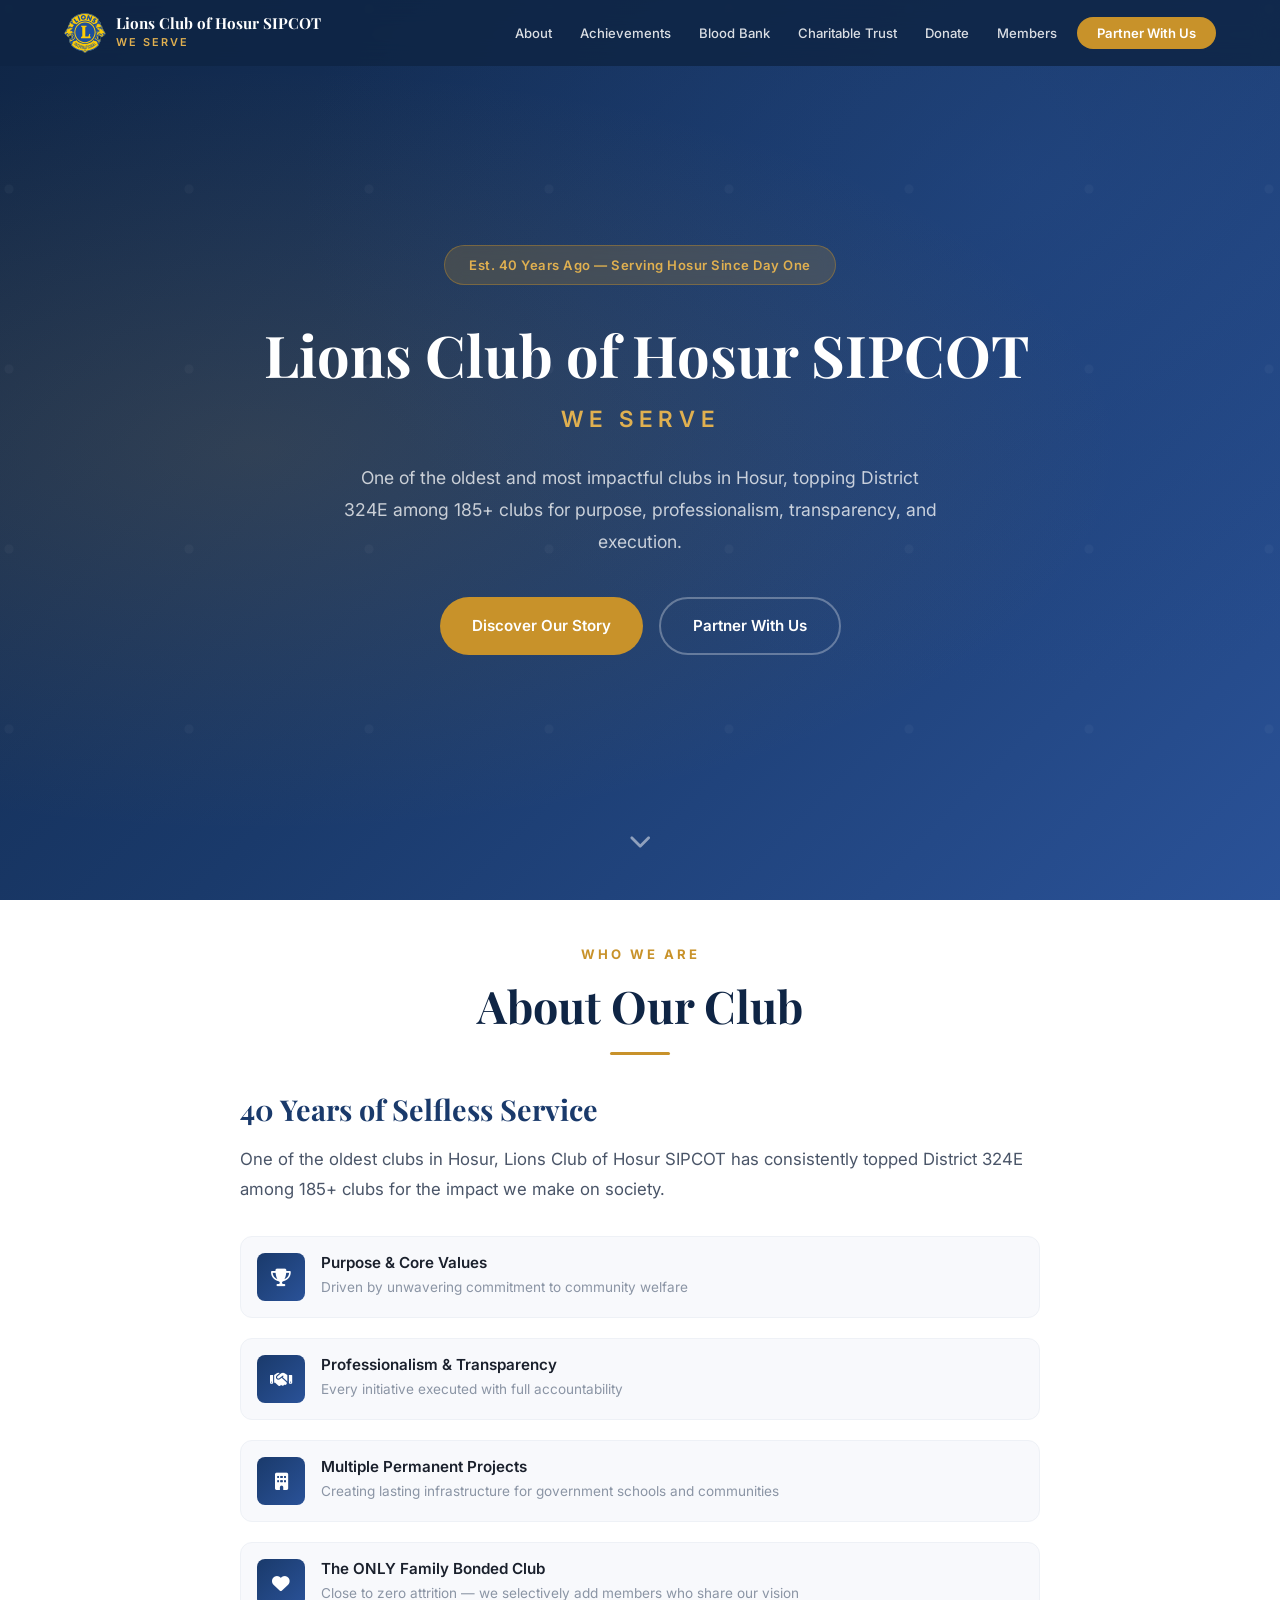
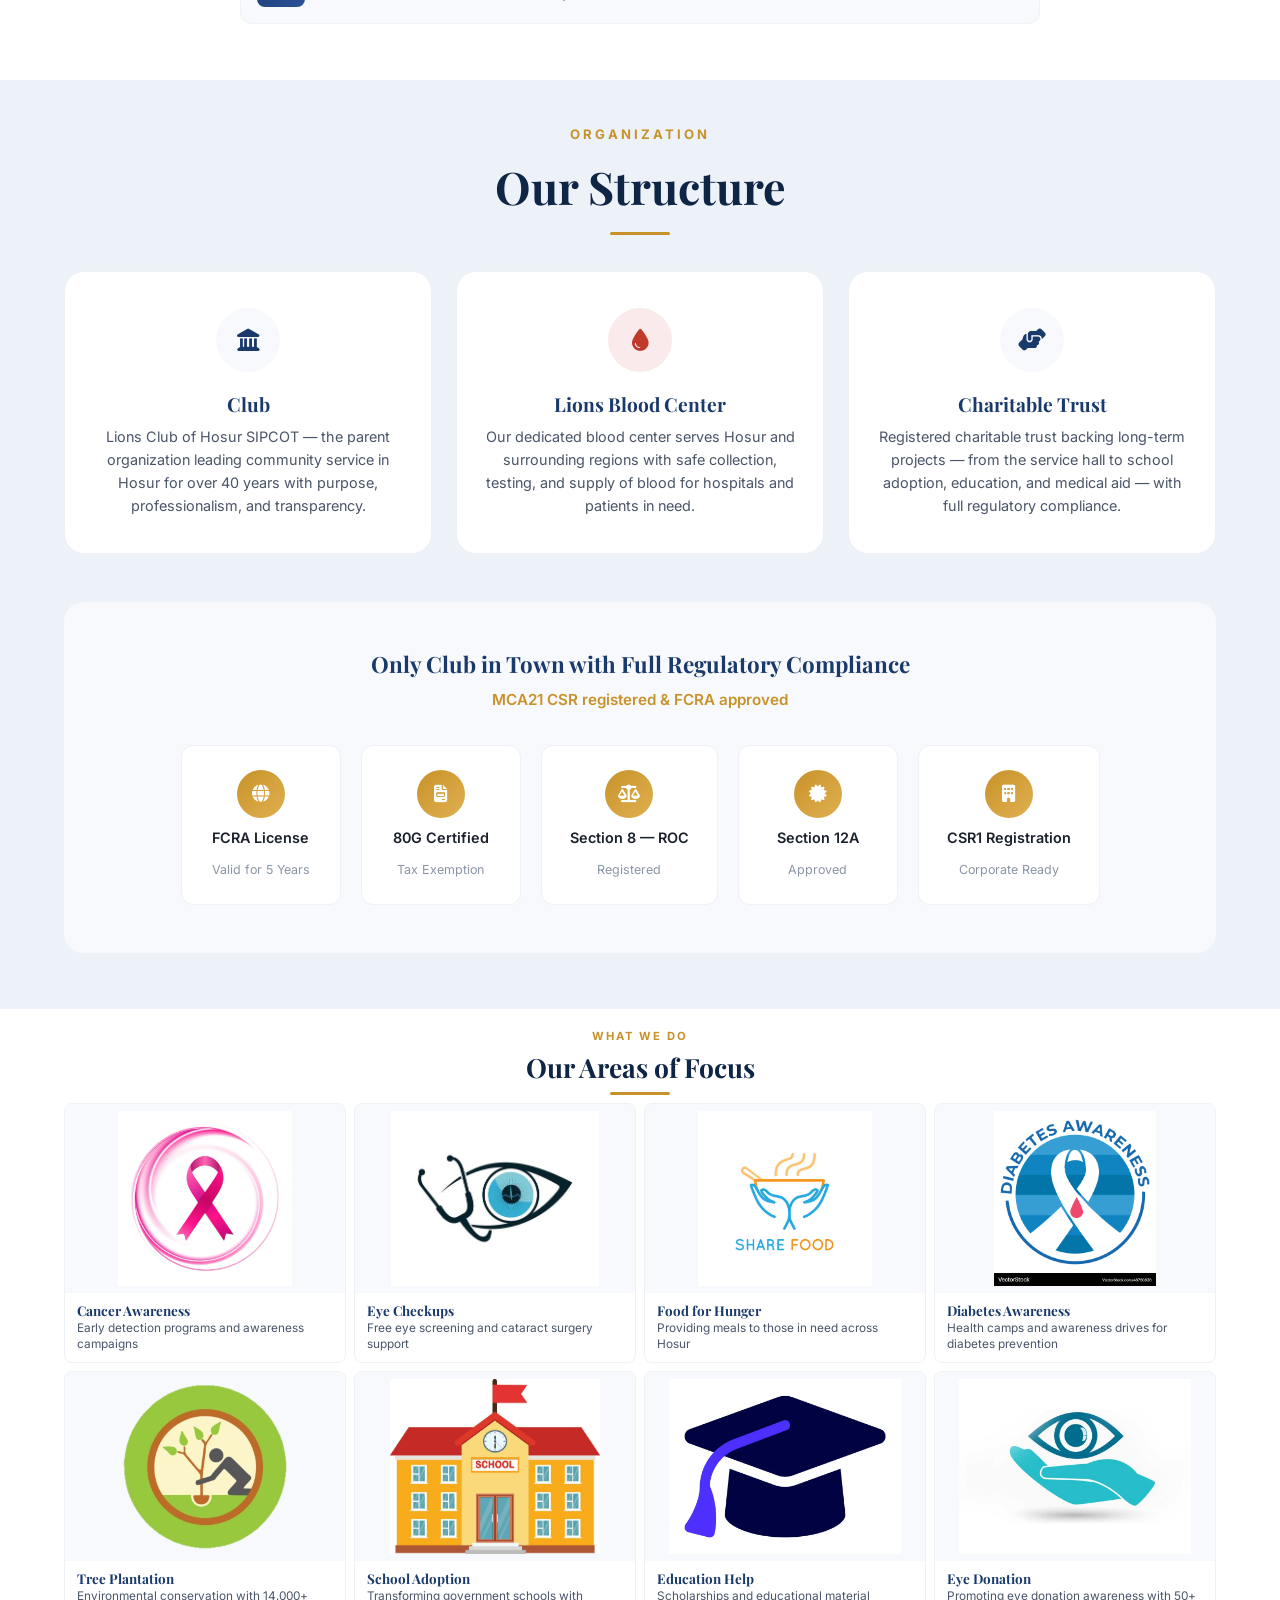
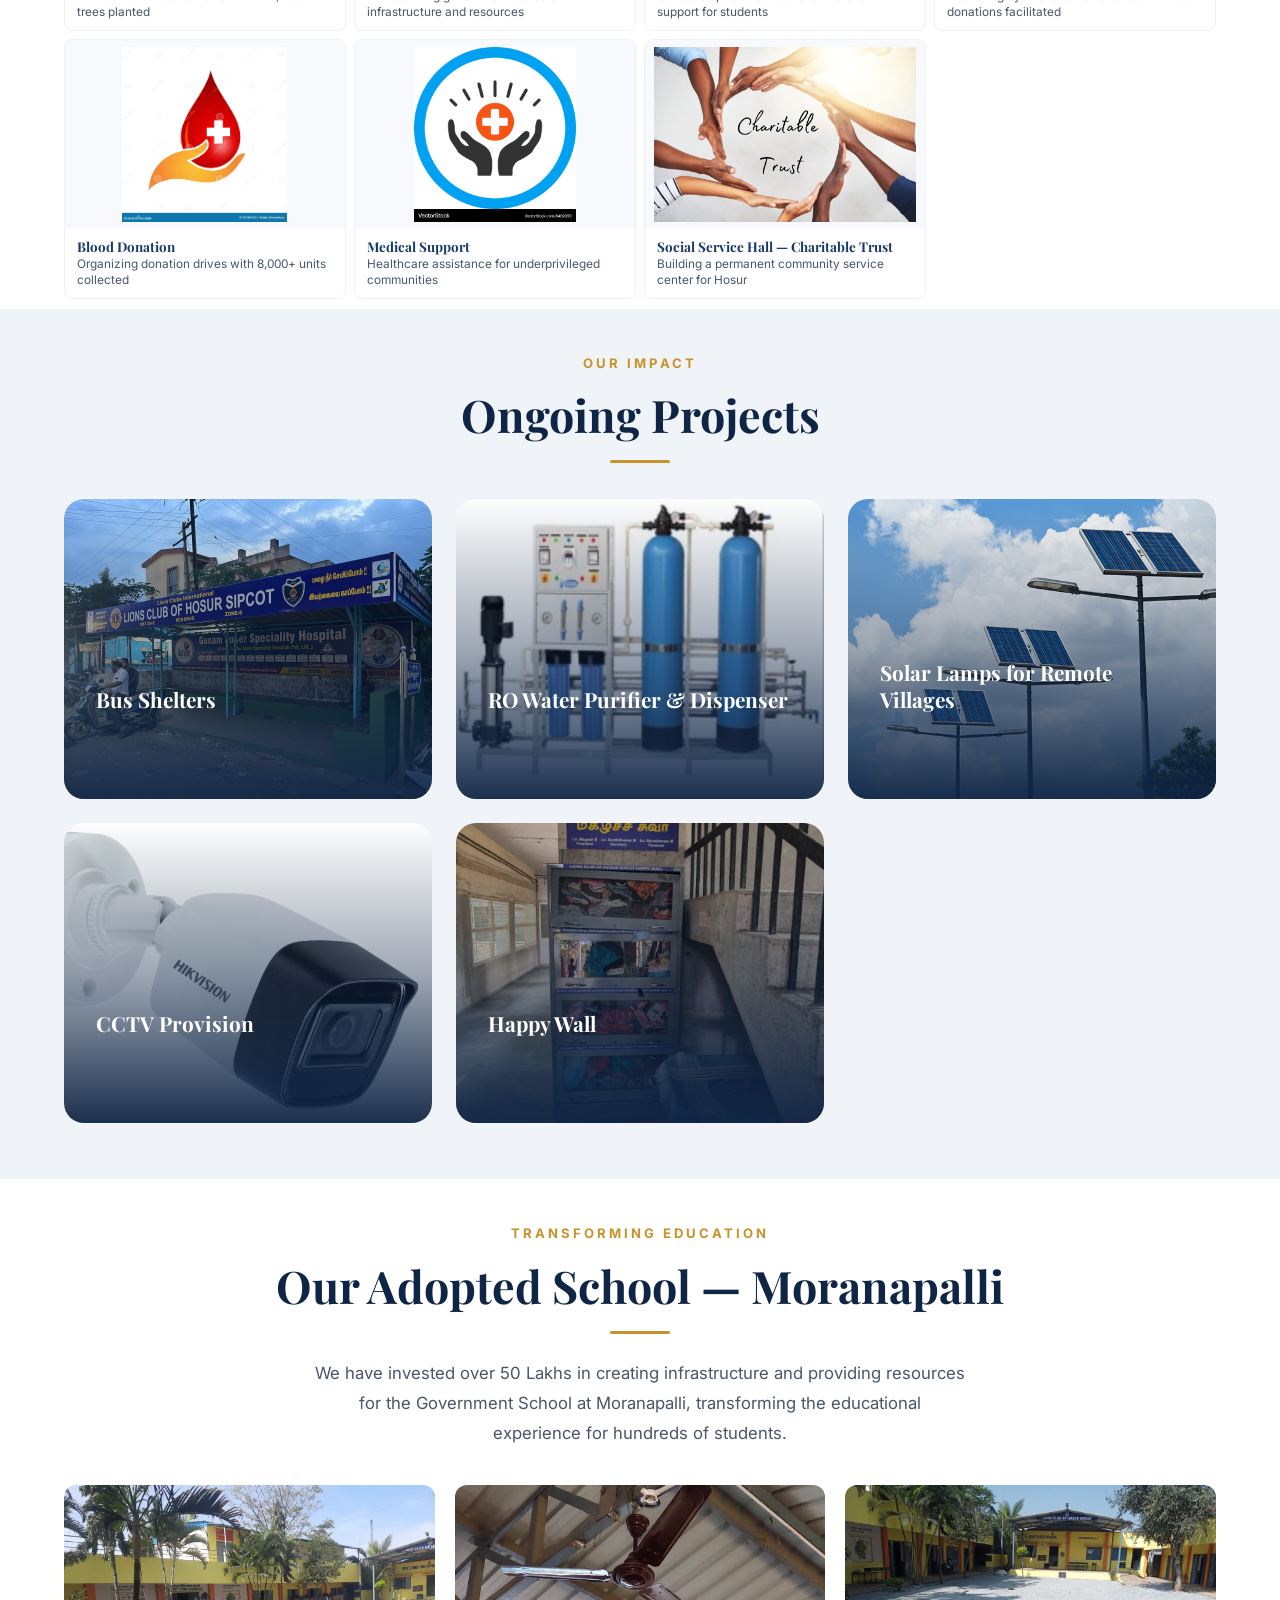
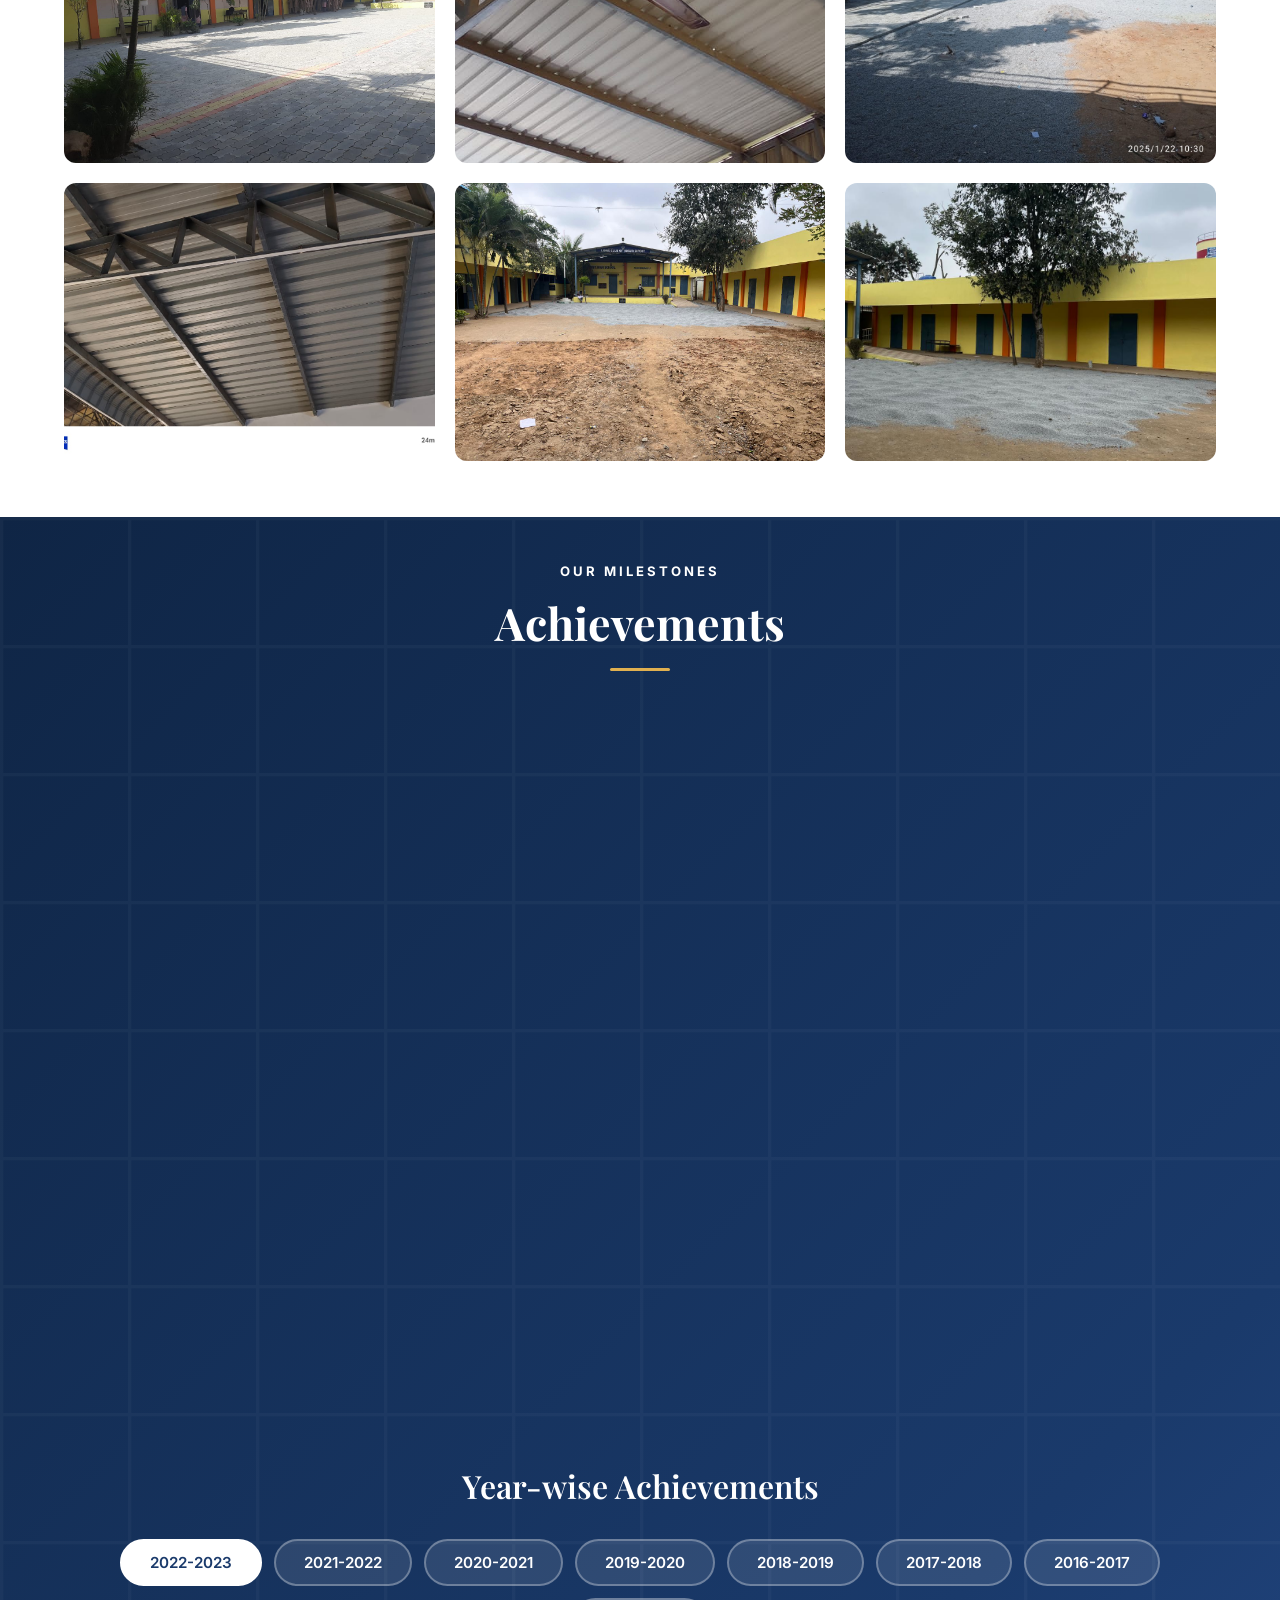
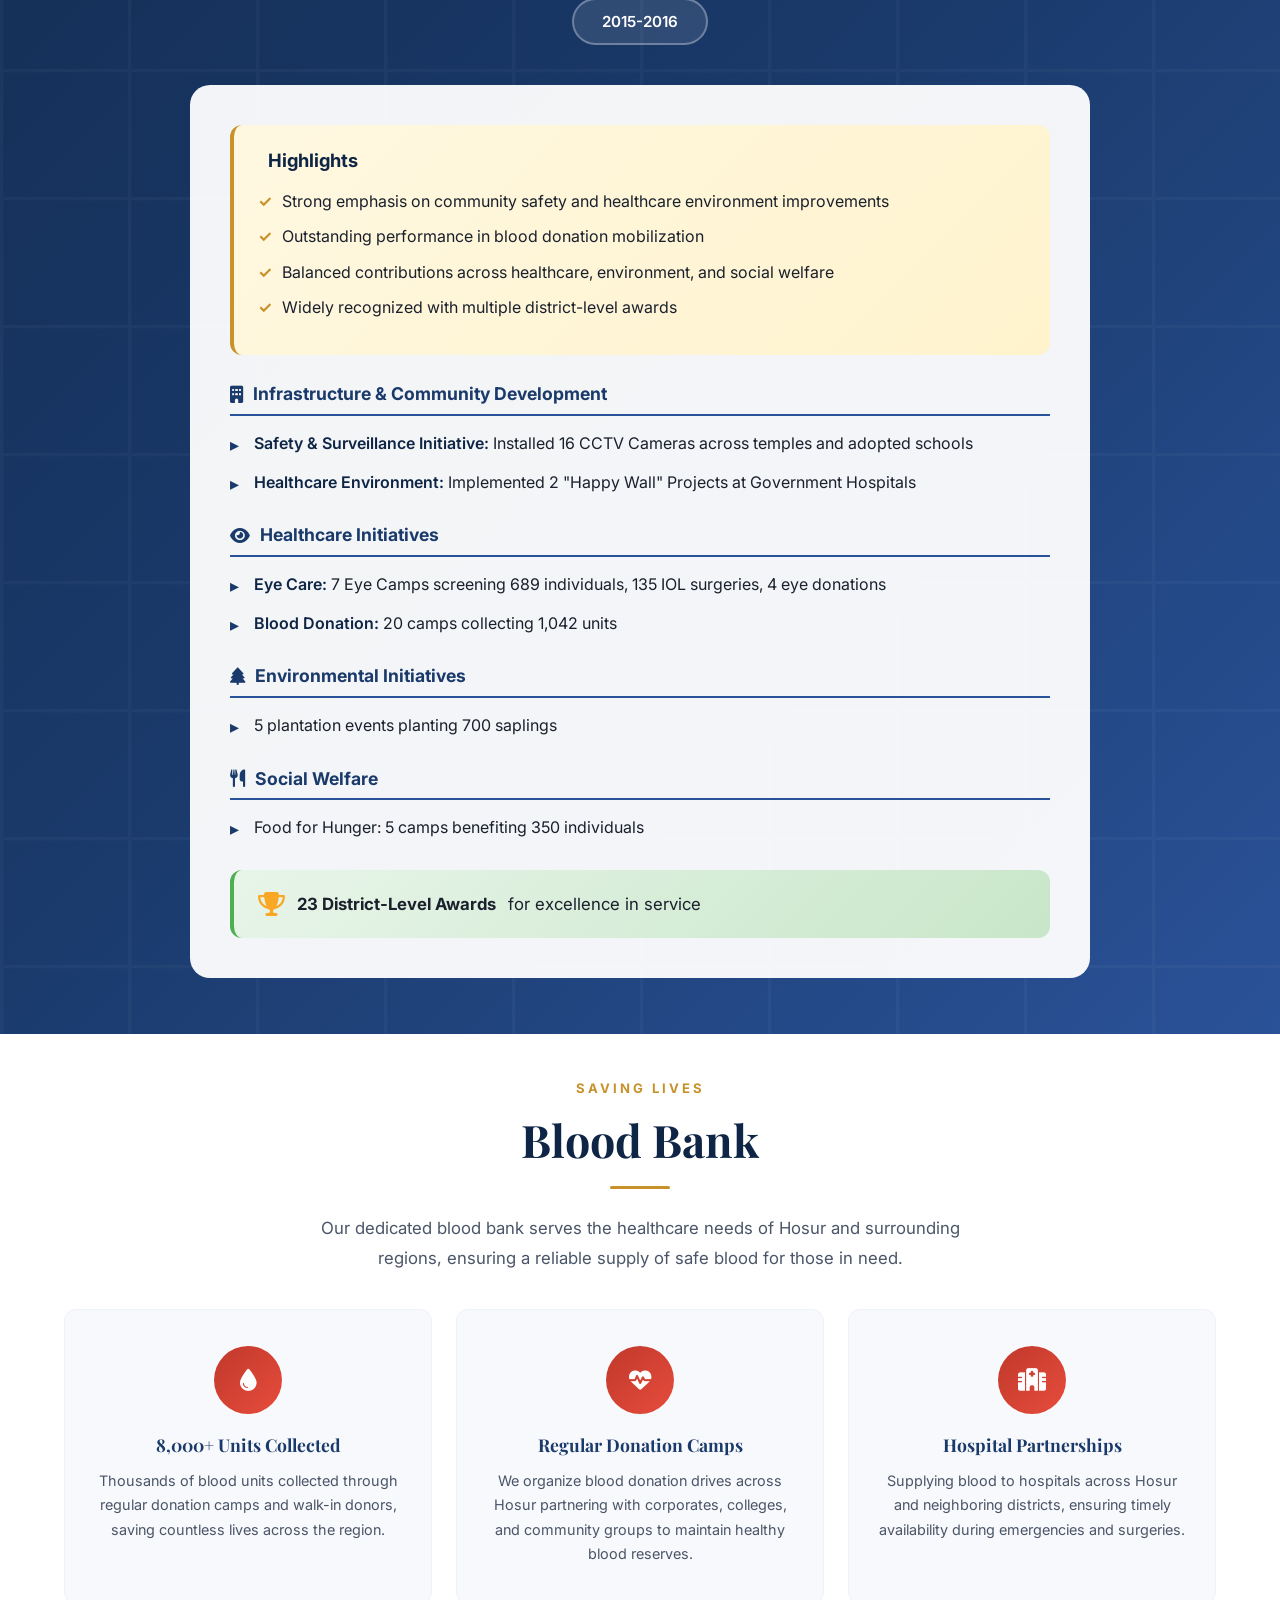
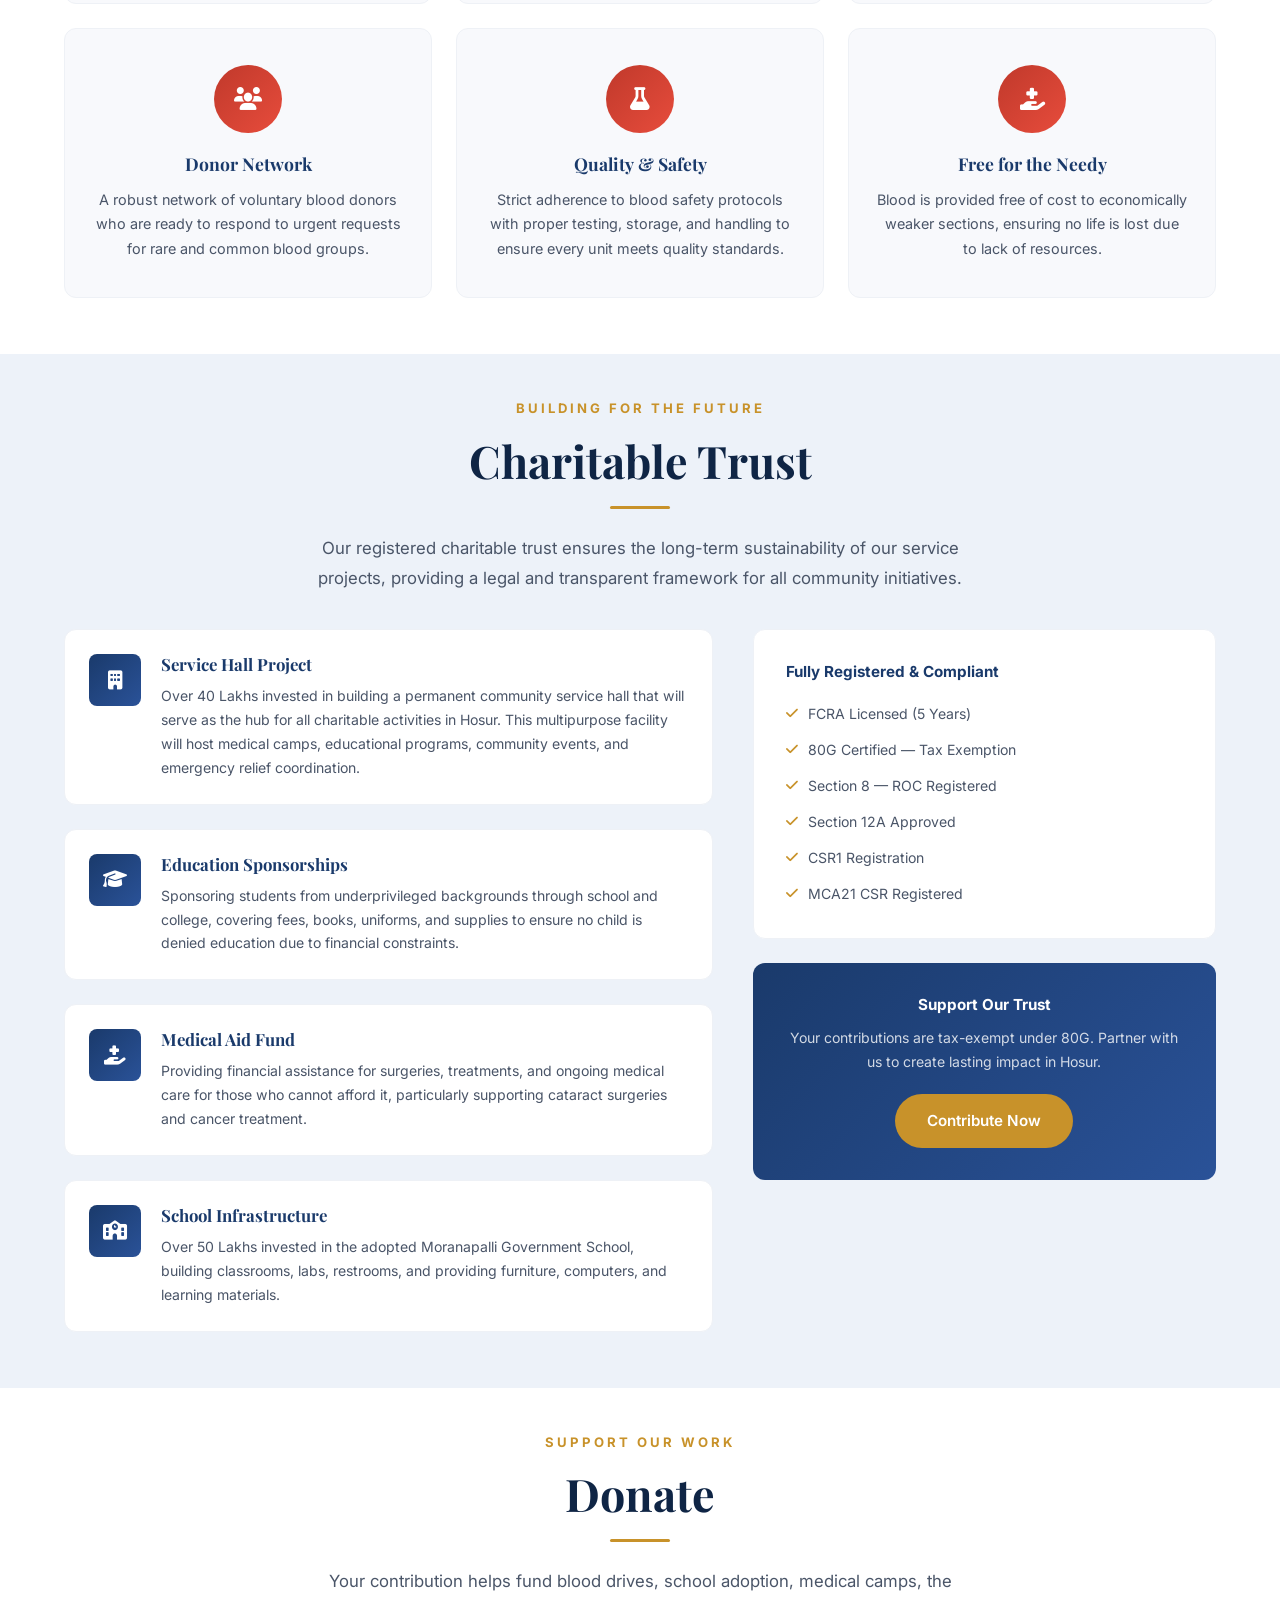
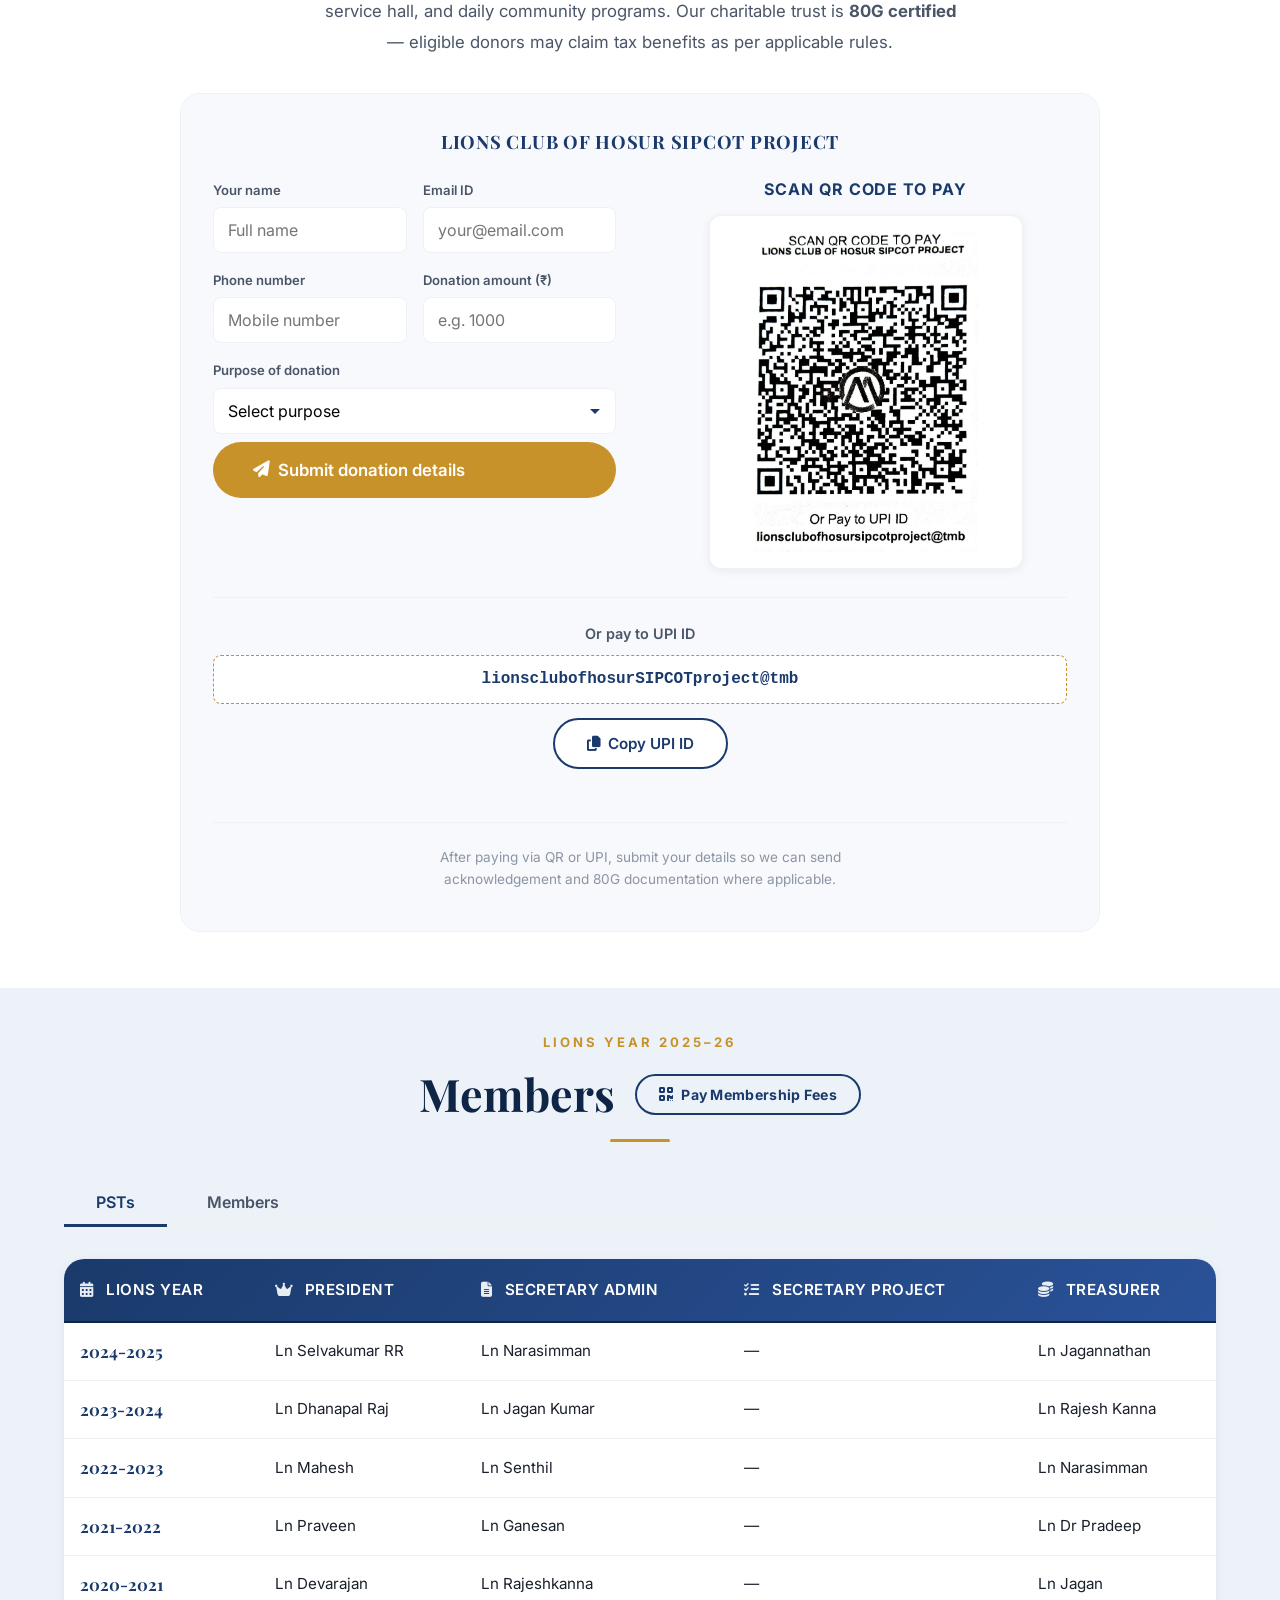
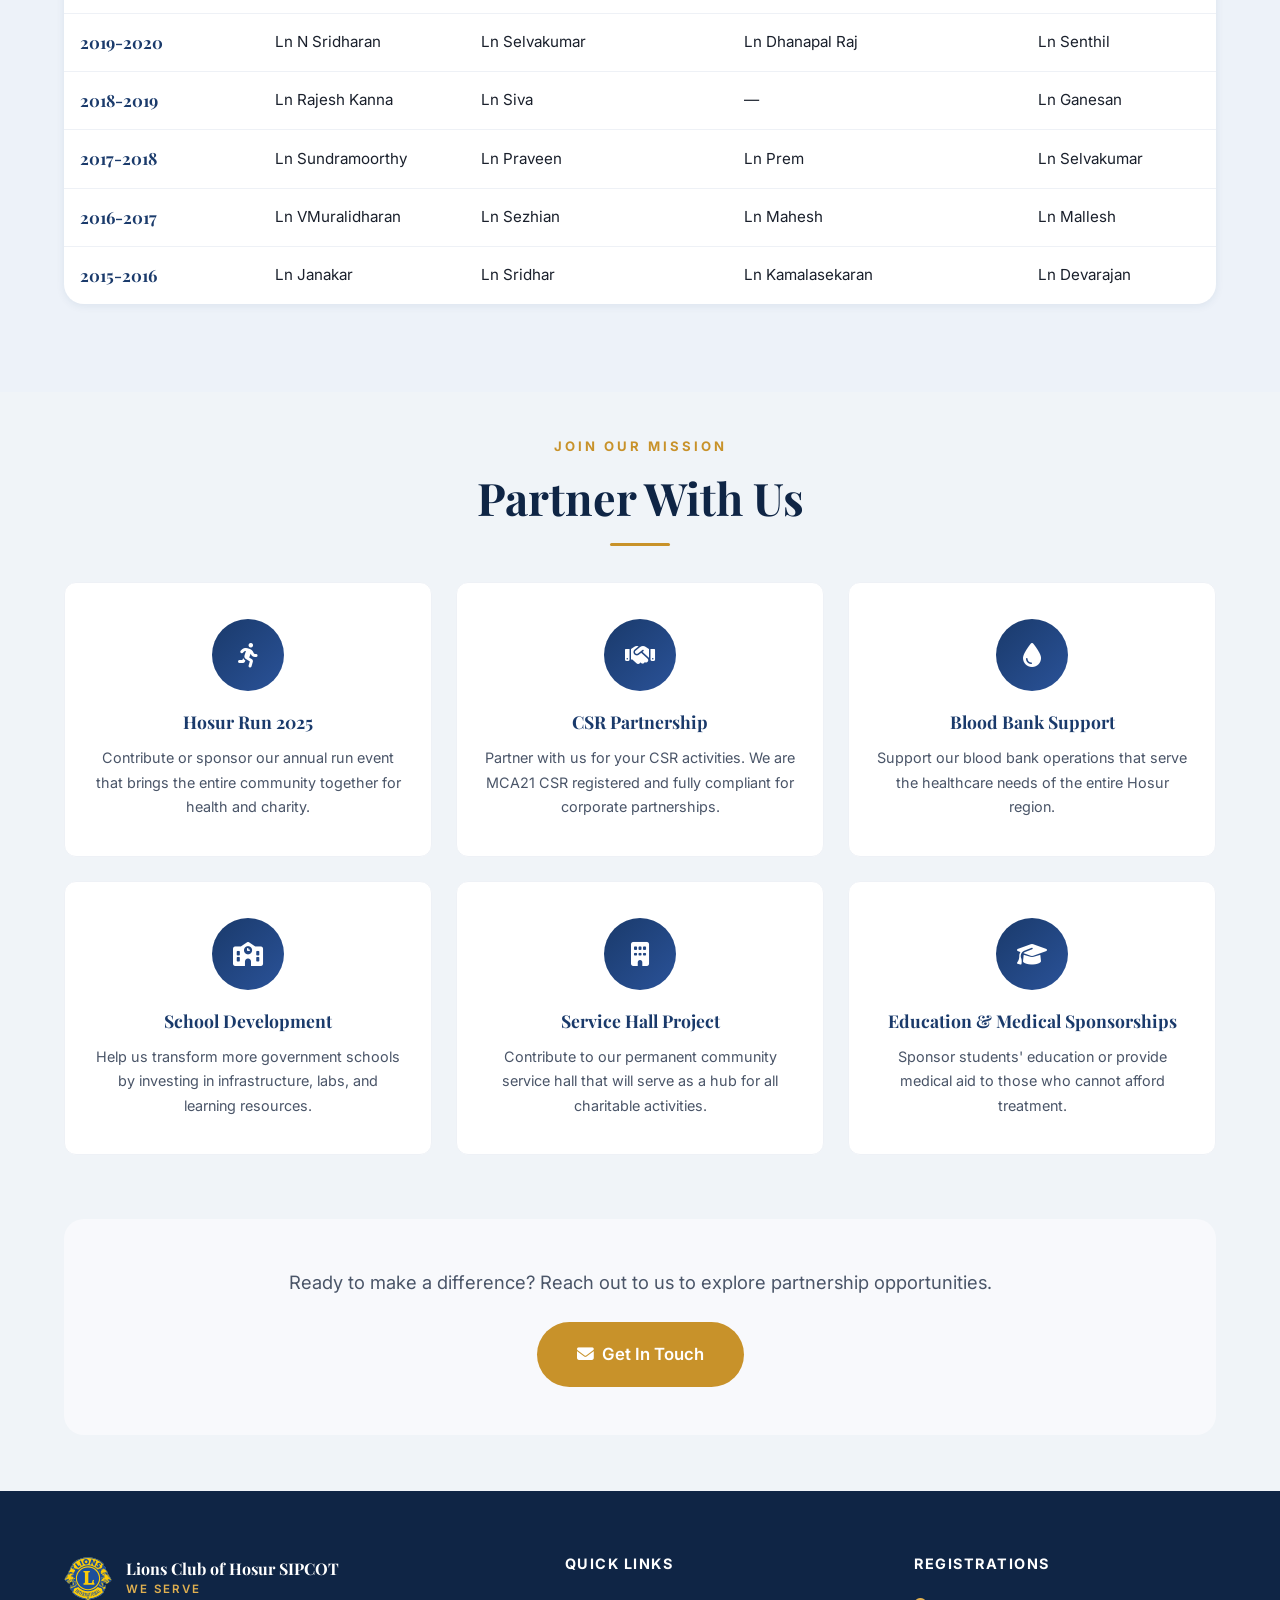
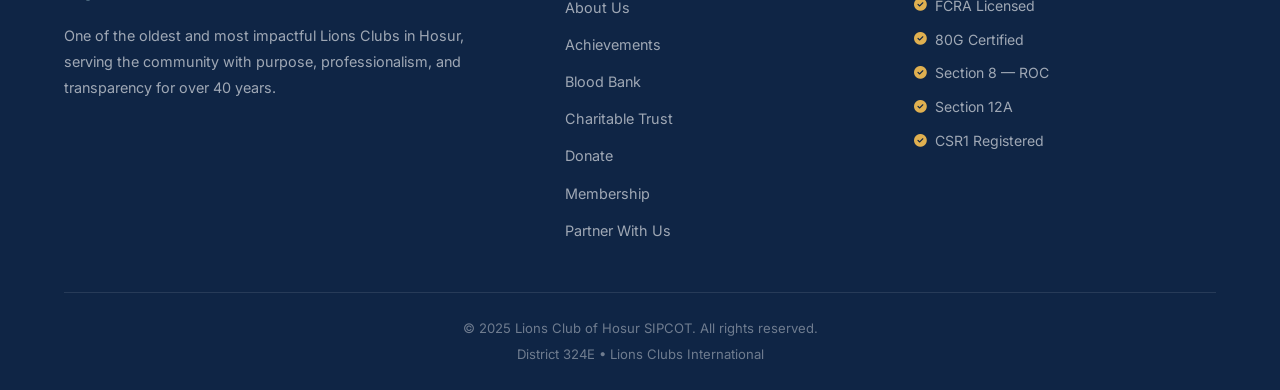
==== commit b2451530: "Update website: latest changes to HTML, CSS, and JS" ====
--- a/index.html
+++ b/index.html
@@ -3,7 +3,7 @@
 <head>
   <meta charset="UTF-8">
   <meta name="viewport" content="width=device-width, initial-scale=1.0">
-  <title>Lions Club of Hosur Sipcot | We Serve</title>
+  <title>Lions Club of Hosur SIPCOT | We Serve</title>
   <link rel="stylesheet" href="styles.css">
   <link rel="preconnect" href="https://fonts.googleapis.com">
   <link rel="preconnect" href="https://fonts.gstatic.com" crossorigin>
@@ -42,7 +42,7 @@
     <div class="hero-overlay"></div>
     <div class="hero-content">
       <div class="hero-badge">Est. 40 Years Ago &mdash; Serving Hosur Since Day One</div>
-      <h1 class="hero-title">Lions Club of Hosur Sipcot</h1>
+      <h1 class="hero-title">Lions Club of Hosur SIPCOT</h1>
       <p class="hero-subtitle">We Serve</p>
       <p class="hero-description">
         One of the oldest and most impactful clubs in Hosur, topping District 324E among 185+ clubs for purpose, professionalism, transparency, and execution.
@@ -68,7 +68,7 @@
       <div class="about-grid">
         <div class="about-content">
           <h3>40 Years of Selfless Service</h3>
-          <p>One of the oldest clubs in Hosur, Lions Club of Hosur Sipcot has consistently topped District 324E among 185+ clubs for the impact we make on society.</p>
+          <p>One of the oldest clubs in Hosur, Lions Club of Hosur SIPCOT has consistently topped District 324E among 185+ clubs for the impact we make on society.</p>
           <div class="about-features">
             <div class="about-feature">
               <div class="feature-icon"><i class="fas fa-trophy"></i></div>
@@ -116,7 +116,7 @@
         <div class="structure-card">
           <div class="structure-icon"><i class="fas fa-landmark"></i></div>
           <h3>Club</h3>
-          <p>Lions Club of Hosur Sipcot &mdash; the parent organization leading community service in Hosur for over 40 years with purpose, professionalism, and transparency.</p>
+          <p>Lions Club of Hosur SIPCOT &mdash; the parent organization leading community service in Hosur for over 40 years with purpose, professionalism, and transparency.</p>
         </div>
         <div class="structure-card">
           <div class="structure-icon structure-icon--blood"><i class="fas fa-tint"></i></div>
@@ -898,7 +898,7 @@
         </p>
       </div>
       <div class="donate-payment-wrap">
-        <p class="donate-payee">Lions Club of Hosur Sipcot Project</p>
+        <p class="donate-payee">Lions Club of Hosur SIPCOT Project</p>
 
         <div class="donate-payment-main">
           <form class="donate-form" id="donateForm" action="#" method="get" novalidate>
@@ -919,6 +919,21 @@
                 <span class="donate-field-label">Donation amount (₹)</span>
                 <input type="number" name="donorAmount" id="donorAmount" required inputmode="numeric" placeholder="e.g. 1000" min="1">
               </label>
+              <label class="donate-field donate-field--full">
+                <span class="donate-field-label">Purpose of donation</span>
+                <select name="donorPurpose" id="donorPurpose" required>
+                  <option value="">Select purpose</option>
+                  <option value="Blood Bank">Blood Bank</option>
+                  <option value="School Adoption">School Adoption</option>
+                  <option value="Medical Camps">Medical Camps</option>
+                  <option value="Service Hall Project">Service Hall Project</option>
+                  <option value="Eye Care Programs">Eye Care Programs</option>
+                  <option value="Tree Plantation">Tree Plantation</option>
+                  <option value="Food for Hunger">Food for Hunger</option>
+                  <option value="General Donation">General Donation</option>
+                  <option value="Other">Other</option>
+                </select>
+              </label>
             </div>
             <button type="submit" class="btn btn-primary btn-lg donate-submit" id="donateSubmitBtn">
               <i class="fas fa-paper-plane"></i> Submit donation details
@@ -929,7 +944,7 @@
             <div class="donate-qr-block">
               <h3 class="donate-qr-title">Scan QR code to pay</h3>
               <div class="donate-qr-frame">
-                <img src="images/donate-qr.png" alt="UPI QR code — Lions Club of Hosur Sipcot Project" width="280" height="280" loading="lazy">
+                <img src="images/donate-qr.png" alt="UPI QR code — Lions Club of Hosur SIPCOT Project" width="280" height="280" loading="lazy">
               </div>
             </div>
           </div>
@@ -937,7 +952,7 @@
 
         <div class="donate-upi-block">
           <p class="donate-upi-label">Or pay to UPI ID</p>
-          <p class="donate-upi-id" id="donateUpiId">lionsclubofhosursipcotproject@tmb</p>
+          <p class="donate-upi-id" id="donateUpiId">lionsclubofhosurSIPCOTproject@tmb</p>
           <button type="button" class="btn donate-copy-btn" id="copyUpiBtn">
             <i class="fas fa-copy"></i> Copy UPI ID
           </button>
@@ -956,7 +971,7 @@
         <span class="section-label">Lions Year 2025&ndash;26</span>
         <div class="members-title-row">
           <h2 class="section-title">Members</h2>
-          <button class="btn btn-pay-fees" id="payFeesBtn" onclick="document.getElementById('membershipFeesModal').classList.add('active')">
+          <button class="btn btn-pay-fees" id="payFeesBtn" onclick="resetMembershipModal(); document.getElementById('membershipFeesModal').classList.add('active')">
             <i class="fas fa-qrcode"></i> Pay Membership Fees
           </button>
         </div>
@@ -971,317 +986,93 @@
 
       <!-- PSTs Tab Content -->
       <div class="members-tab-content active" id="psts-tab">
-        <div class="psts-grid">
+        <div class="psts-table-container">
+          <table class="psts-table">
+            <thead>
+              <tr>
+                <th><i class="fas fa-calendar-alt"></i> Lions Year</th>
+                <th><i class="fas fa-crown"></i> President</th>
+                <th><i class="fas fa-file-alt"></i> Secretary Admin</th>
+                <th><i class="fas fa-tasks"></i> Secretary Project</th>
+                <th><i class="fas fa-coins"></i> Treasurer</th>
+              </tr>
+            </thead>
+            <tbody>
+              <tr>
+                <td class="year-cell">2024-2025</td>
+                <td>Ln Selvakumar RR</td>
+                <td>Ln Narasimman</td>
+                <td>—</td>
+                <td>Ln Jagannathan</td>
+              </tr>
+              <tr>
+                <td class="year-cell">2023-2024</td>
+                <td>Ln Dhanapal Raj</td>
+                <td>Ln Jagan Kumar</td>
+                <td>—</td>
+                <td>Ln Rajesh Kanna</td>
+              </tr>
+              <tr>
+                <td class="year-cell">2022-2023</td>
+                <td>Ln Mahesh</td>
+                <td>Ln Senthil</td>
+                <td>—</td>
+                <td>Ln Narasimman</td>
+              </tr>
+              <tr>
+                <td class="year-cell">2021-2022</td>
+                <td>Ln Praveen</td>
+                <td>Ln Ganesan</td>
+                <td>—</td>
+                <td>Ln Dr Pradeep</td>
+              </tr>
+              <tr>
+                <td class="year-cell">2020-2021</td>
+                <td>Ln Devarajan</td>
+                <td>Ln Rajeshkanna</td>
+                <td>—</td>
+                <td>Ln Jagan</td>
+              </tr>
+              <tr>
+                <td class="year-cell">2019-2020</td>
+                <td>Ln N Sridharan</td>
+                <td>Ln Selvakumar</td>
+                <td>Ln Dhanapal Raj</td>
+                <td>Ln Senthil</td>
+              </tr>
+              <tr>
+                <td class="year-cell">2018-2019</td>
+                <td>Ln Rajesh Kanna</td>
+                <td>Ln Siva</td>
+                <td>—</td>
+                <td>Ln Ganesan</td>
+              </tr>
+              <tr>
+                <td class="year-cell">2017-2018</td>
+                <td>Ln Sundramoorthy</td>
+                <td>Ln Praveen</td>
+                <td>Ln Prem</td>
+                <td>Ln Selvakumar</td>
+              </tr>
+              <tr>
+                <td class="year-cell">2016-2017</td>
+                <td>Ln VMuralidharan</td>
+                <td>Ln Sezhian</td>
+                <td>Ln Mahesh</td>
+                <td>Ln Mallesh</td>
+              </tr>
+              <tr>
+                <td class="year-cell">2015-2016</td>
+                <td>Ln Janakar</td>
+                <td>Ln Sridhar</td>
+                <td>Ln Kamalasekaran</td>
+                <td>Ln Devarajan</td>
+              </tr>
+            </tbody>
+          </table>
+        </div>
+      </div>
           
-          <!-- 2024-2025 -->
-          <div class="pst-year-section">
-            <h3 class="pst-year-title">Lions Year 2024-2025</h3>
-            <div class="pst-roles-grid">
-              <div class="pst-role-card">
-                <div class="pst-role-header">
-                  <div class="pst-role-icon"><i class="fas fa-crown"></i></div>
-                  <h4 class="pst-role-title">President</h4>
-                </div>
-                <p class="pst-member-name">Ln Selvakumar RR</p>
-              </div>
-              <div class="pst-role-card">
-                <div class="pst-role-header">
-                  <div class="pst-role-icon"><i class="fas fa-file-alt"></i></div>
-                  <h4 class="pst-role-title">Secretary</h4>
-                </div>
-                <p class="pst-member-name">Ln Narasimman</p>
-              </div>
-              <div class="pst-role-card">
-                <div class="pst-role-header">
-                  <div class="pst-role-icon"><i class="fas fa-coins"></i></div>
-                  <h4 class="pst-role-title">Treasurer</h4>
-                </div>
-                <p class="pst-member-name">Ln Jagannathan</p>
-              </div>
-            </div>
-          </div>
-
-          <!-- 2023-2024 -->
-          <div class="pst-year-section">
-            <h3 class="pst-year-title">Lions Year 2023-2024</h3>
-            <div class="pst-roles-grid">
-              <div class="pst-role-card">
-                <div class="pst-role-header">
-                  <div class="pst-role-icon"><i class="fas fa-crown"></i></div>
-                  <h4 class="pst-role-title">President</h4>
-                </div>
-                <p class="pst-member-name">Ln Dhanapal Raj</p>
-              </div>
-              <div class="pst-role-card">
-                <div class="pst-role-header">
-                  <div class="pst-role-icon"><i class="fas fa-file-alt"></i></div>
-                  <h4 class="pst-role-title">Secretary</h4>
-                </div>
-                <p class="pst-member-name">Ln Jagan Kumar</p>
-              </div>
-              <div class="pst-role-card">
-                <div class="pst-role-header">
-                  <div class="pst-role-icon"><i class="fas fa-coins"></i></div>
-                  <h4 class="pst-role-title">Treasurer</h4>
-                </div>
-                <p class="pst-member-name">Ln Rajesh Kanna</p>
-              </div>
-            </div>
-          </div>
-
-          <!-- 2022-2023 -->
-          <div class="pst-year-section">
-            <h3 class="pst-year-title">Lions Year 2022-2023</h3>
-            <div class="pst-roles-grid">
-              <div class="pst-role-card">
-                <div class="pst-role-header">
-                  <div class="pst-role-icon"><i class="fas fa-crown"></i></div>
-                  <h4 class="pst-role-title">President</h4>
-                </div>
-                <p class="pst-member-name">Ln Mahesh</p>
-              </div>
-              <div class="pst-role-card">
-                <div class="pst-role-header">
-                  <div class="pst-role-icon"><i class="fas fa-file-alt"></i></div>
-                  <h4 class="pst-role-title">Secretary</h4>
-                </div>
-                <p class="pst-member-name">Ln Senthil</p>
-              </div>
-              <div class="pst-role-card">
-                <div class="pst-role-header">
-                  <div class="pst-role-icon"><i class="fas fa-coins"></i></div>
-                  <h4 class="pst-role-title">Treasurer</h4>
-                </div>
-                <p class="pst-member-name">Ln Narasimman</p>
-              </div>
-            </div>
-          </div>
-
-          <!-- 2021-2022 -->
-          <div class="pst-year-section">
-            <h3 class="pst-year-title">Lions Year 2021-2022</h3>
-            <div class="pst-roles-grid">
-              <div class="pst-role-card">
-                <div class="pst-role-header">
-                  <div class="pst-role-icon"><i class="fas fa-crown"></i></div>
-                  <h4 class="pst-role-title">President</h4>
-                </div>
-                <p class="pst-member-name">Ln Praveen</p>
-              </div>
-              <div class="pst-role-card">
-                <div class="pst-role-header">
-                  <div class="pst-role-icon"><i class="fas fa-file-alt"></i></div>
-                  <h4 class="pst-role-title">Secretary</h4>
-                </div>
-                <p class="pst-member-name">Ln Ganesan</p>
-              </div>
-              <div class="pst-role-card">
-                <div class="pst-role-header">
-                  <div class="pst-role-icon"><i class="fas fa-coins"></i></div>
-                  <h4 class="pst-role-title">Treasurer</h4>
-                </div>
-                <p class="pst-member-name">Ln Dr Pradeep</p>
-              </div>
-            </div>
-          </div>
-
-          <!-- 2020-2021 -->
-          <div class="pst-year-section">
-            <h3 class="pst-year-title">Lions Year 2020-2021</h3>
-            <div class="pst-roles-grid">
-              <div class="pst-role-card">
-                <div class="pst-role-header">
-                  <div class="pst-role-icon"><i class="fas fa-crown"></i></div>
-                  <h4 class="pst-role-title">President</h4>
-                </div>
-                <p class="pst-member-name">Ln Devarajan</p>
-              </div>
-              <div class="pst-role-card">
-                <div class="pst-role-header">
-                  <div class="pst-role-icon"><i class="fas fa-file-alt"></i></div>
-                  <h4 class="pst-role-title">Secretary</h4>
-                </div>
-                <p class="pst-member-name">Ln Rajeshkanna</p>
-              </div>
-              <div class="pst-role-card">
-                <div class="pst-role-header">
-                  <div class="pst-role-icon"><i class="fas fa-coins"></i></div>
-                  <h4 class="pst-role-title">Treasurer</h4>
-                </div>
-                <p class="pst-member-name">Ln Jagan</p>
-              </div>
-            </div>
-          </div>
-
-          <!-- 2019-2020 -->
-          <div class="pst-year-section">
-            <h3 class="pst-year-title">Lions Year 2019-2020</h3>
-            <div class="pst-roles-grid">
-              <div class="pst-role-card">
-                <div class="pst-role-header">
-                  <div class="pst-role-icon"><i class="fas fa-crown"></i></div>
-                  <h4 class="pst-role-title">President</h4>
-                </div>
-                <p class="pst-member-name">Ln N Sridharan</p>
-              </div>
-              <div class="pst-role-card">
-                <div class="pst-role-header">
-                  <div class="pst-role-icon"><i class="fas fa-file-alt"></i></div>
-                  <h4 class="pst-role-title">Secretary Admin</h4>
-                </div>
-                <p class="pst-member-name">Ln Selvakumar</p>
-              </div>
-              <div class="pst-role-card">
-                <div class="pst-role-header">
-                  <div class="pst-role-icon"><i class="fas fa-tasks"></i></div>
-                  <h4 class="pst-role-title">Secretary Project</h4>
-                </div>
-                <p class="pst-member-name">Ln Dhanapal Raj</p>
-              </div>
-              <div class="pst-role-card">
-                <div class="pst-role-header">
-                  <div class="pst-role-icon"><i class="fas fa-coins"></i></div>
-                  <h4 class="pst-role-title">Treasurer</h4>
-                </div>
-                <p class="pst-member-name">Ln Senthil</p>
-              </div>
-            </div>
-          </div>
-
-          <!-- 2018-2019 -->
-          <div class="pst-year-section">
-            <h3 class="pst-year-title">Lions Year 2018-2019</h3>
-            <div class="pst-roles-grid">
-              <div class="pst-role-card">
-                <div class="pst-role-header">
-                  <div class="pst-role-icon"><i class="fas fa-crown"></i></div>
-                  <h4 class="pst-role-title">President</h4>
-                </div>
-                <p class="pst-member-name">Ln Rajesh Kanna</p>
-              </div>
-              <div class="pst-role-card">
-                <div class="pst-role-header">
-                  <div class="pst-role-icon"><i class="fas fa-file-alt"></i></div>
-                  <h4 class="pst-role-title">Secretary</h4>
-                </div>
-                <p class="pst-member-name">Ln Siva</p>
-              </div>
-              <div class="pst-role-card">
-                <div class="pst-role-header">
-                  <div class="pst-role-icon"><i class="fas fa-coins"></i></div>
-                  <h4 class="pst-role-title">Treasurer</h4>
-                </div>
-                <p class="pst-member-name">Ln Ganesan</p>
-              </div>
-            </div>
-          </div>
-
-          <!-- 2017-2018 -->
-          <div class="pst-year-section">
-            <h3 class="pst-year-title">Lions Year 2017-2018</h3>
-            <div class="pst-roles-grid">
-              <div class="pst-role-card">
-                <div class="pst-role-header">
-                  <div class="pst-role-icon"><i class="fas fa-crown"></i></div>
-                  <h4 class="pst-role-title">President</h4>
-                </div>
-                <p class="pst-member-name">Ln Sundramoorthy</p>
-              </div>
-              <div class="pst-role-card">
-                <div class="pst-role-header">
-                  <div class="pst-role-icon"><i class="fas fa-file-alt"></i></div>
-                  <h4 class="pst-role-title">Secretary Admin</h4>
-                </div>
-                <p class="pst-member-name">Ln Praveen</p>
-              </div>
-              <div class="pst-role-card">
-                <div class="pst-role-header">
-                  <div class="pst-role-icon"><i class="fas fa-tasks"></i></div>
-                  <h4 class="pst-role-title">Secretary Project</h4>
-                </div>
-                <p class="pst-member-name">Ln Prem</p>
-              </div>
-              <div class="pst-role-card">
-                <div class="pst-role-header">
-                  <div class="pst-role-icon"><i class="fas fa-coins"></i></div>
-                  <h4 class="pst-role-title">Treasurer</h4>
-                </div>
-                <p class="pst-member-name">Ln Selvakumar</p>
-              </div>
-            </div>
-          </div>
-
-          <!-- 2016-2017 -->
-          <div class="pst-year-section">
-            <h3 class="pst-year-title">Lions Year 2016-2017</h3>
-            <div class="pst-roles-grid">
-              <div class="pst-role-card">
-                <div class="pst-role-header">
-                  <div class="pst-role-icon"><i class="fas fa-crown"></i></div>
-                  <h4 class="pst-role-title">President</h4>
-                </div>
-                <p class="pst-member-name">Ln VMuralidharan</p>
-              </div>
-              <div class="pst-role-card">
-                <div class="pst-role-header">
-                  <div class="pst-role-icon"><i class="fas fa-file-alt"></i></div>
-                  <h4 class="pst-role-title">Secretary Admin</h4>
-                </div>
-                <p class="pst-member-name">Ln Sezhian</p>
-              </div>
-              <div class="pst-role-card">
-                <div class="pst-role-header">
-                  <div class="pst-role-icon"><i class="fas fa-tasks"></i></div>
-                  <h4 class="pst-role-title">Secretary Project</h4>
-                </div>
-                <p class="pst-member-name">Ln Mahesh</p>
-              </div>
-              <div class="pst-role-card">
-                <div class="pst-role-header">
-                  <div class="pst-role-icon"><i class="fas fa-coins"></i></div>
-                  <h4 class="pst-role-title">Treasurer</h4>
-                </div>
-                <p class="pst-member-name">Ln Mallesh</p>
-              </div>
-            </div>
-          </div>
-
-          <!-- 2015-2016 -->
-          <div class="pst-year-section">
-            <h3 class="pst-year-title">Lions Year 2015-2016</h3>
-            <div class="pst-roles-grid">
-              <div class="pst-role-card">
-                <div class="pst-role-header">
-                  <div class="pst-role-icon"><i class="fas fa-crown"></i></div>
-                  <h4 class="pst-role-title">President</h4>
-                </div>
-                <p class="pst-member-name">Ln Janakar</p>
-              </div>
-              <div class="pst-role-card">
-                <div class="pst-role-header">
-                  <div class="pst-role-icon"><i class="fas fa-file-alt"></i></div>
-                  <h4 class="pst-role-title">Secretary Admin</h4>
-                </div>
-                <p class="pst-member-name">Ln Sridhar</p>
-              </div>
-              <div class="pst-role-card">
-                <div class="pst-role-header">
-                  <div class="pst-role-icon"><i class="fas fa-tasks"></i></div>
-                  <h4 class="pst-role-title">Secretary Project</h4>
-                </div>
-                <p class="pst-member-name">Ln Kamalasekaran</p>
-              </div>
-              <div class="pst-role-card">
-                <div class="pst-role-header">
-                  <div class="pst-role-icon"><i class="fas fa-coins"></i></div>
-                  <h4 class="pst-role-title">Treasurer</h4>
-                </div>
-                <p class="pst-member-name">Ln Devarajan</p>
-              </div>
-            </div>
-          </div>
-
-        </div>
       </div>
 
       <!-- Members Tab Content -->
@@ -1698,7 +1489,7 @@
           </div>
         </div>
         <div class="membership-cta">
-          <a href="mailto:lionsclubhosursipcot@gmail.com?subject=Membership%20inquiry%20-%20LCHS" class="btn btn-primary btn-lg">
+          <a href="mailto:lionsclubhosurSIPCOT@gmail.com?subject=Membership%20inquiry%20-%20LCHS" class="btn btn-primary btn-lg">
             <i class="fas fa-envelope"></i> Inquire About Membership
           </a>
         </div>
@@ -1749,7 +1540,7 @@
       </div>
       <div class="partner-cta">
         <p>Ready to make a difference? Reach out to us to explore partnership opportunities.</p>
-        <a href="mailto:lionsclubhosursipcot@gmail.com" class="btn btn-primary btn-lg">
+        <a href="mailto:lionsclubhosurSIPCOT@gmail.com" class="btn btn-primary btn-lg">
           <i class="fas fa-envelope"></i> Get In Touch
         </a>
       </div>
@@ -1764,7 +1555,7 @@
           <div class="footer-logo">
             <img src="images/lions-logo.svg" alt="Lions Club International Logo">
             <div>
-              <h3>Lions Club of Hosur Sipcot</h3>
+              <h3>Lions Club of Hosur SIPCOT</h3>
               <p>We Serve</p>
             </div>
           </div>
@@ -1794,7 +1585,7 @@
         </div>
       </div>
       <div class="footer-bottom">
-        <p>&copy; 2025 Lions Club of Hosur Sipcot. All rights reserved.</p>
+        <p>&copy; 2025 Lions Club of Hosur SIPCOT. All rights reserved.</p>
         <p>District 324E &bull; Lions Clubs International</p>
       </div>
     </div>
@@ -1811,21 +1602,25 @@
         <div class="modal-icon"><i class="fas fa-id-card"></i></div>
         <div>
           <h3 id="modalTitle">Pay Membership Fees</h3>
-          <p class="modal-subtitle">Lions Club of Hosur Sipcot &mdash; Year 2025&ndash;26</p>
+          <p class="modal-subtitle">Lions Club of Hosur SIPCOT &mdash; Year 2025&ndash;26</p>
         </div>
       </div>
       <div class="modal-body modal-body--two-col">
-        <!-- Col 1: QR Code (prominent) + UPI below -->
+        <!-- Col 1: QR Code (masked until phone validated) + UPI below -->
         <div class="modal-qr-side">
           <p class="modal-qr-label">Scan QR to Pay</p>
-          <div class="modal-qr-frame modal-qr-frame--large">
-            <img src="images/admin_members-qr.png" alt="UPI QR Code for Membership Fees" width="260" height="260">
+          <div class="modal-qr-frame modal-qr-frame--large" id="qrCodeContainer">
+            <div class="qr-mask" id="qrMask">
+              <i class="fas fa-lock"></i>
+              <p>Enter phone number to reveal membership information</p>
+            </div>
+            <img src="images/admin_members-qr.png" alt="UPI QR Code for Membership Fees" width="260" height="260" id="qrCodeImage" class="qr-hidden">
           </div>
           <!-- UPI ID compact below QR -->
-          <div class="modal-upi-inline">
+          <div class="modal-upi-inline" id="upiSection" style="display: none;">
             <span class="modal-upi-inline-label"><i class="fas fa-mobile-alt"></i> or pay to UPI ID</span>
             <div class="modal-upi-inline-row">
-              <span class="modal-upi-inline-id" id="membershipUpiId">lionsclubofhosursipcotproject1@tmb</span>
+              <span class="modal-upi-inline-id" id="membershipUpiId">lionsclubofhosurSIPCOTproject1@tmb</span>
               <button class="modal-upi-copy-sm" id="copyMembershipUpiBtn" onclick="copyMembershipUpi()" title="Copy UPI ID">
                 <i class="fas fa-copy"></i>
               </button>
@@ -1840,21 +1635,31 @@
           </div>
           <p class="modal-form-title"><i class="fas fa-user-check"></i> Member Details</p>
           <form class="modal-member-form" id="memberFeesForm" onsubmit="submitMemberFeesForm(event)">
-            <label class="modal-field">
-              <span>Full Name</span>
-              <input type="text" id="mfName" name="mfName" placeholder="Your full name" required autocomplete="name">
-            </label>
-            <label class="modal-field">
-              <span>Email ID</span>
-              <input type="email" id="mfEmail" name="mfEmail" placeholder="your@email.com" required autocomplete="email">
-            </label>
-            <label class="modal-field">
-              <span>Phone Number</span>
-              <input type="tel" id="mfPhone" name="mfPhone" placeholder="10-digit mobile number" required autocomplete="tel" inputmode="numeric" pattern="[0-9+\s-]{10,15}">
-            </label>
-            <button type="submit" class="btn btn-primary modal-submit-btn">
-              <i class="fas fa-paper-plane"></i> Submit Details
-            </button>
+            <div class="phone-validate-group">
+              <label class="modal-field modal-field--with-button">
+                <span>Phone Number</span>
+                <div class="input-button-group">
+                  <input type="tel" id="mfPhone" name="mfPhone" placeholder="10-digit mobile number" required autocomplete="tel" inputmode="numeric" pattern="[0-9]{10}">
+                  <button type="button" class="btn-validate" id="validatePhoneBtn" onclick="validatePhoneNumber()">
+                    <i class="fas fa-check"></i> Validate
+                  </button>
+                </div>
+              </label>
+              <p class="validation-feedback" id="phoneFeedback" aria-live="polite"></p>
+            </div>
+            <div id="additionalFields" style="display: none;">
+              <label class="modal-field">
+                <span>Full Name</span>
+                <input type="text" id="mfName" name="mfName" placeholder="Your full name" required autocomplete="name">
+              </label>
+              <label class="modal-field">
+                <span>Email ID</span>
+                <input type="email" id="mfEmail" name="mfEmail" placeholder="your@email.com" required autocomplete="email">
+              </label>
+              <button type="submit" class="btn btn-primary modal-submit-btn">
+                <i class="fas fa-paper-plane"></i> Submit Details
+              </button>
+            </div>
             <p class="modal-form-feedback" id="mfFeedback" aria-live="polite"></p>
           </form>
         </div>
@@ -1863,14 +1668,56 @@
   </div>
 
   <script>
+    // Reset modal function
+    function resetMembershipModal() {
+      // Reset form
+      document.getElementById('memberFeesForm').reset();
+      
+      // Hide QR code and show mask
+      document.getElementById('qrMask').style.display = 'flex';
+      document.getElementById('qrCodeImage').classList.add('qr-hidden');
+      document.getElementById('upiSection').style.display = 'none';
+      
+      // Hide additional fields
+      document.getElementById('additionalFields').style.display = 'none';
+      
+      // Enable phone input and validate button
+      var phoneInput = document.getElementById('mfPhone');
+      var validateBtn = document.getElementById('validatePhoneBtn');
+      phoneInput.disabled = false;
+      validateBtn.disabled = false;
+      validateBtn.innerHTML = '<i class="fas fa-check"></i> Validate';
+      
+      // Clear feedback messages
+      document.getElementById('phoneFeedback').textContent = '';
+      document.getElementById('mfFeedback').textContent = '';
+      document.getElementById('membershipCopyFeedback').textContent = '';
+    }
+    
     // Close modal on overlay click
     document.getElementById('membershipFeesModal').addEventListener('click', function(e) {
-      if (e.target === this) this.classList.remove('active');
+      if (e.target === this) {
+        this.classList.remove('active');
+        resetMembershipModal();
+      }
     });
+    
     // Close modal on Escape key
     document.addEventListener('keydown', function(e) {
-      if (e.key === 'Escape') document.getElementById('membershipFeesModal').classList.remove('active');
+      if (e.key === 'Escape') {
+        var modal = document.getElementById('membershipFeesModal');
+        if (modal.classList.contains('active')) {
+          modal.classList.remove('active');
+          resetMembershipModal();
+        }
+      }
     });
+    
+    // Close button functionality
+    document.getElementById('modalCloseBtn').addEventListener('click', function() {
+      resetMembershipModal();
+    });
+    
     function copyMembershipUpi() {
       var upi = document.getElementById('membershipUpiId').textContent;
       navigator.clipboard.writeText(upi).then(function() {
@@ -1879,6 +1726,63 @@
         setTimeout(function() { fb.textContent = ''; }, 2500);
       });
     }
+    
+    // List of valid member phone numbers
+    var validMemberPhones = [
+      '9443054936', '9886306696', '9842678866', '9448354457', '8939890035',
+      '9362322002', '8610365350', '8144507755', '9952370500', '9443366147',
+      '9842994204', '9952017117', '9842994201', '9362310245', '9443227570',
+      '9994455980', '9944678484', '9790612504', '9443320879', '9842721597',
+      '9443351957', '9600144410', '9443271419', '9442638120', '9894448039',
+      '9842727634', '9443244123', '9894792151', '9443376298', '9047013129',
+      '9790233980', '9790699254', '9994712468', '9443121199', '9994951574',
+      '9962152605', '9442871900', '9791358904', '9443365974', '8344476277',
+      '8971532323', '9884848888', '9894601095', '9443135994', '9994444326',
+      '9345340260', '9443276407', '9489044626', '9940891501', '9677455900',
+      '9362310414', '9003951440'
+    ];
+    
+    function validatePhoneNumber() {
+      var phoneInput = document.getElementById('mfPhone');
+      var phone = phoneInput.value.trim();
+      var feedback = document.getElementById('phoneFeedback');
+      var validateBtn = document.getElementById('validatePhoneBtn');
+      
+      // Remove any non-digit characters
+      var cleanPhone = phone.replace(/\D/g, '');
+      
+      // Check if it's 10 digits
+      if (cleanPhone.length !== 10) {
+        feedback.textContent = '❌ Please enter a valid 10-digit phone number';
+        feedback.style.color = '#e74c3c';
+        return;
+      }
+      
+      // Check if phone number is in the valid members list
+      if (validMemberPhones.includes(cleanPhone)) {
+        // Valid member - reveal QR code
+        feedback.textContent = '✓ Phone number validated successfully!';
+        feedback.style.color = '#27ae60';
+        
+        // Reveal QR code and UPI section
+        document.getElementById('qrMask').style.display = 'none';
+        document.getElementById('qrCodeImage').classList.remove('qr-hidden');
+        document.getElementById('upiSection').style.display = 'block';
+        
+        // Show additional fields
+        document.getElementById('additionalFields').style.display = 'block';
+        
+        // Disable phone input and validate button
+        phoneInput.disabled = true;
+        validateBtn.disabled = true;
+        validateBtn.innerHTML = '<i class="fas fa-check-circle"></i> Verified';
+      } else {
+        // Invalid member
+        feedback.textContent = '❌ Phone number not found in members list. Please contact admin.';
+        feedback.style.color = '#e74c3c';
+      }
+    }
+    
     function submitMemberFeesForm(e) {
       e.preventDefault();
       var name  = document.getElementById('mfName').value.trim();
@@ -1887,7 +1791,7 @@
       var fb    = document.getElementById('mfFeedback');
       var subject = encodeURIComponent('Membership Fee Payment — ' + name);
       var body    = encodeURIComponent('Name: ' + name + '\nEmail: ' + email + '\nPhone: ' + phone + '\n\n[Please mention your UPI transaction reference here]');
-      window.location.href = 'mailto:lionsclubhosursipcot@gmail.com?subject=' + subject + '&body=' + body;
+      window.location.href = 'mailto:lionsclubhosurSIPCOT@gmail.com?subject=' + subject + '&body=' + body;
       fb.textContent = '✓ Opening your email app…';
       setTimeout(function() { fb.textContent = ''; }, 3000);
     }
--- a/styles.css
+++ b/styles.css
@@ -1388,13 +1388,18 @@
   margin: 0;
 }
 
+.donate-field--full {
+  grid-column: 1 / -1;
+}
+
 .donate-field-label {
   font-size: 0.82rem;
   font-weight: 600;
   color: var(--dark-gray);
 }
 
-.donate-field input {
+.donate-field input,
+.donate-field select {
   width: 100%;
   padding: 12px 14px;
   font-size: 1rem;
@@ -1405,7 +1410,18 @@
   transition: var(--transition);
 }
 
-.donate-field input:focus {
+.donate-field select {
+  cursor: pointer;
+  appearance: none;
+  background-image: url("data:image/svg+xml,%3Csvg xmlns='http://www.w3.org/2000/svg' width='12' height='12' viewBox='0 0 12 12'%3E%3Cpath fill='%231a3a6b' d='M6 9L1 4h10z'/%3E%3C/svg%3E");
+  background-repeat: no-repeat;
+  background-position: right 14px center;
+  background-size: 12px;
+  padding-right: 40px;
+}
+
+.donate-field input:focus,
+.donate-field select:focus {
   outline: none;
   border-color: var(--primary);
   box-shadow: 0 0 0 3px rgba(26, 58, 107, 0.12);
@@ -1602,115 +1618,114 @@
   display: block;
 }
 
-/* PSTs Section */
-.psts-grid {
-  margin-bottom: 48px;
-}
-
-.pst-year-section {
-  margin-bottom: 56px;
-}
-
-.pst-year-section:last-child {
-  margin-bottom: 0;
-}
-
-.pst-year-title {
-  font-family: 'Playfair Display', serif;
-  font-size: 1.75rem;
+/* PSTs Section - Table Layout */
+.psts-table-container {
+  background: var(--white);
+  border-radius: var(--radius-lg);
+  box-shadow: var(--shadow-sm);
+  overflow: hidden;
+  margin-bottom: 32px;
+}
+
+.psts-table {
+  width: 100%;
+  border-collapse: collapse;
+  font-family: 'Inter', sans-serif;
+}
+
+.psts-table thead {
+  background: linear-gradient(135deg, var(--primary), var(--primary-light));
+  color: var(--white);
+}
+
+.psts-table thead th {
+  padding: 18px 16px;
+  text-align: left;
   font-weight: 600;
-  color: var(--primary);
-  margin-bottom: 28px;
-  padding-bottom: 12px;
-  border-bottom: 2px solid var(--primary-light);
-}
-
-.pst-roles-grid {
-  display: grid;
-  grid-template-columns: repeat(auto-fit, minmax(280px, 1fr));
-  gap: 24px;
-  margin-bottom: 16px;
-}
-
-/* For years with 4 roles, ensure proper layout */
-.pst-roles-grid:has(.pst-role-card:nth-child(4)) {
-  grid-template-columns: repeat(auto-fit, minmax(240px, 1fr));
-}
-
-.pst-role-card {
-  background: var(--white);
-  border: 1px solid var(--light-gray);
-  border-radius: var(--radius-md);
-  padding: 20px 16px;
-  text-align: center;
-  box-shadow: var(--shadow-sm);
-  transition: var(--transition);
-  position: relative;
-  overflow: hidden;
-  display: flex;
-  flex-direction: column;
-  gap: 16px;
-}
-
-.pst-role-card::before {
-  content: '';
-  position: absolute;
-  top: 0;
-  left: 0;
-  right: 0;
-  height: 4px;
-  background: linear-gradient(90deg, var(--primary), var(--primary-light));
-  transform: scaleX(0);
-  transition: transform 0.3s ease;
-}
-
-.pst-role-card:hover {
-  box-shadow: var(--shadow-md);
-  transform: translateY(-4px);
-}
-
-.pst-role-card:hover::before {
-  transform: scaleX(1);
-}
-
-.pst-role-header {
-  display: flex;
-  align-items: center;
-  justify-content: center;
-  gap: 12px;
-}
-
-.pst-role-icon {
-  width: 48px;
-  height: 48px;
-  background: linear-gradient(135deg, var(--primary), var(--primary-light));
-  border-radius: 50%;
-  display: flex;
-  align-items: center;
-  justify-content: center;
-  color: var(--white);
-  font-size: 1.2rem;
-  box-shadow: 0 4px 12px rgba(42, 82, 152, 0.2);
-  flex-shrink: 0;
-}
-
-.pst-role-title {
-  font-family: 'Inter', sans-serif;
-  font-size: 1rem;
-  font-weight: 600;
-  color: var(--primary);
+  font-size: 0.95rem;
   text-transform: uppercase;
   letter-spacing: 0.5px;
-  margin: 0;
-}
-
-.pst-member-name {
+  border-bottom: 2px solid var(--primary-dark);
+}
+
+.psts-table thead th i {
+  margin-right: 8px;
+  opacity: 0.9;
+}
+
+.psts-table tbody tr {
+  border-bottom: 1px solid var(--light-gray);
+  transition: var(--transition);
+}
+
+.psts-table tbody tr:last-child {
+  border-bottom: none;
+}
+
+.psts-table tbody tr:hover {
+  background: #f8f9fa;
+  transform: scale(1.005);
+}
+
+.psts-table tbody td {
+  padding: 16px;
+  color: var(--dark);
+  font-size: 0.95rem;
+  line-height: 1.5;
+}
+
+.psts-table .year-cell {
+  font-weight: 700;
+  color: var(--primary);
   font-family: 'Playfair Display', serif;
-  font-size: 1.2rem;
-  font-weight: 600;
-  color: var(--dark);
-  line-height: 1.4;
-  margin: 0;
+  font-size: 1.05rem;
+  white-space: nowrap;
+}
+
+/* Responsive table for mobile */
+@media (max-width: 900px) {
+  .psts-table-container {
+    overflow-x: auto;
+    -webkit-overflow-scrolling: touch;
+  }
+  
+  .psts-table {
+    min-width: 700px;
+  }
+  
+  .psts-table thead th {
+    padding: 14px 12px;
+    font-size: 0.85rem;
+  }
+  
+  .psts-table tbody td {
+    padding: 12px;
+    font-size: 0.9rem;
+  }
+}
+
+@media (max-width: 480px) {
+  .psts-table {
+    min-width: 650px;
+  }
+  
+  .psts-table thead th {
+    padding: 12px 10px;
+    font-size: 0.8rem;
+  }
+  
+  .psts-table thead th i {
+    display: none;
+  }
+  
+  .psts-table tbody td {
+    padding: 10px;
+    font-size: 0.85rem;
+  }
+  
+  .psts-table .year-cell {
+    font-size: 0.95rem;
+  }
 }
 
 .members-grid {
@@ -1776,13 +1791,6 @@
 }
 
 @media (max-width: 768px) {
-  .pst-roles-grid {
-    grid-template-columns: 1fr;
-  }
-  
-  .pst-roles-grid:has(.pst-role-card:nth-child(4)) {
-    grid-template-columns: 1fr;
-  }
 }
 
 @media (max-width: 480px) {
@@ -1804,33 +1812,6 @@
   .members-tab {
     padding: 10px 20px;
     font-size: 0.9rem;
-  }
-
-  .pst-year-title {
-    font-size: 1.4rem;
-  }
-
-  .pst-roles-grid {
-    grid-template-columns: 1fr;
-    gap: 16px;
-  }
-
-  .pst-role-card {
-    padding: 16px 14px;
-  }
-
-  .pst-role-icon {
-    width: 42px;
-    height: 42px;
-    font-size: 1.1rem;
-  }
-
-  .pst-role-title {
-    font-size: 0.9rem;
-  }
-
-  .pst-member-name {
-    font-size: 1.1rem;
   }
 }
 
@@ -2655,11 +2636,131 @@
 .modal-qr-frame--large {
   padding: 16px;
   border-radius: var(--radius-lg);
+  position: relative;
 }
 
 .modal-qr-frame--large img {
   width: 260px;
   height: 260px;
+}
+
+/* QR Code Masking */
+.qr-mask {
+  position: absolute;
+  inset: 0;
+  background: rgba(42, 82, 152, 0.95);
+  backdrop-filter: blur(10px);
+  display: flex;
+  flex-direction: column;
+  align-items: center;
+  justify-content: center;
+  gap: 16px;
+  border-radius: var(--radius-lg);
+  padding: 20px;
+  text-align: center;
+  z-index: 10;
+}
+
+.qr-mask i {
+  font-size: 3rem;
+  color: var(--accent-light);
+  animation: lockPulse 2s ease-in-out infinite;
+}
+
+.qr-mask p {
+  color: var(--white);
+  font-size: 0.9rem;
+  font-weight: 500;
+  line-height: 1.5;
+  max-width: 200px;
+}
+
+@keyframes lockPulse {
+  0%, 100% {
+    transform: scale(1);
+    opacity: 1;
+  }
+  50% {
+    transform: scale(1.1);
+    opacity: 0.8;
+  }
+}
+
+.qr-hidden {
+  display: none;
+}
+
+/* Phone Validation Group */
+.phone-validate-group {
+  margin-bottom: 16px;
+}
+
+.modal-field--with-button {
+  margin-bottom: 8px;
+}
+
+.input-button-group {
+  display: flex;
+  gap: 8px;
+  align-items: stretch;
+}
+
+.input-button-group input {
+  flex: 1;
+}
+
+.btn-validate {
+  padding: 0 16px;
+  background: var(--primary);
+  color: var(--white);
+  border: none;
+  border-radius: var(--radius-sm);
+  font-family: 'Inter', sans-serif;
+  font-size: 0.85rem;
+  font-weight: 600;
+  cursor: pointer;
+  transition: var(--transition);
+  white-space: nowrap;
+  display: flex;
+  align-items: center;
+  gap: 6px;
+}
+
+.btn-validate:hover {
+  background: var(--primary-dark);
+  transform: translateY(-1px);
+}
+
+.btn-validate:disabled {
+  background: #27ae60;
+  cursor: not-allowed;
+  opacity: 0.9;
+}
+
+.validation-feedback {
+  font-size: 0.82rem;
+  font-weight: 600;
+  min-height: 18px;
+  font-family: 'Inter', sans-serif;
+  margin-top: 6px;
+}
+
+#additionalFields {
+  display: flex;
+  flex-direction: column;
+  gap: 16px;
+  animation: slideDown 0.4s ease;
+}
+
+@keyframes slideDown {
+  from {
+    opacity: 0;
+    transform: translateY(-10px);
+  }
+  to {
+    opacity: 1;
+    transform: translateY(0);
+  }
 }
 
 /* Compact UPI row below QR */
@@ -2837,5 +2938,23 @@
     width: 200px;
     height: 200px;
   }
-}
-
+
+  .qr-mask i {
+    font-size: 2.5rem;
+  }
+
+  .qr-mask p {
+    font-size: 0.85rem;
+    max-width: 180px;
+  }
+
+  .btn-validate {
+    padding: 0 12px;
+    font-size: 0.8rem;
+  }
+
+  .input-button-group {
+    gap: 6px;
+  }
+}
+
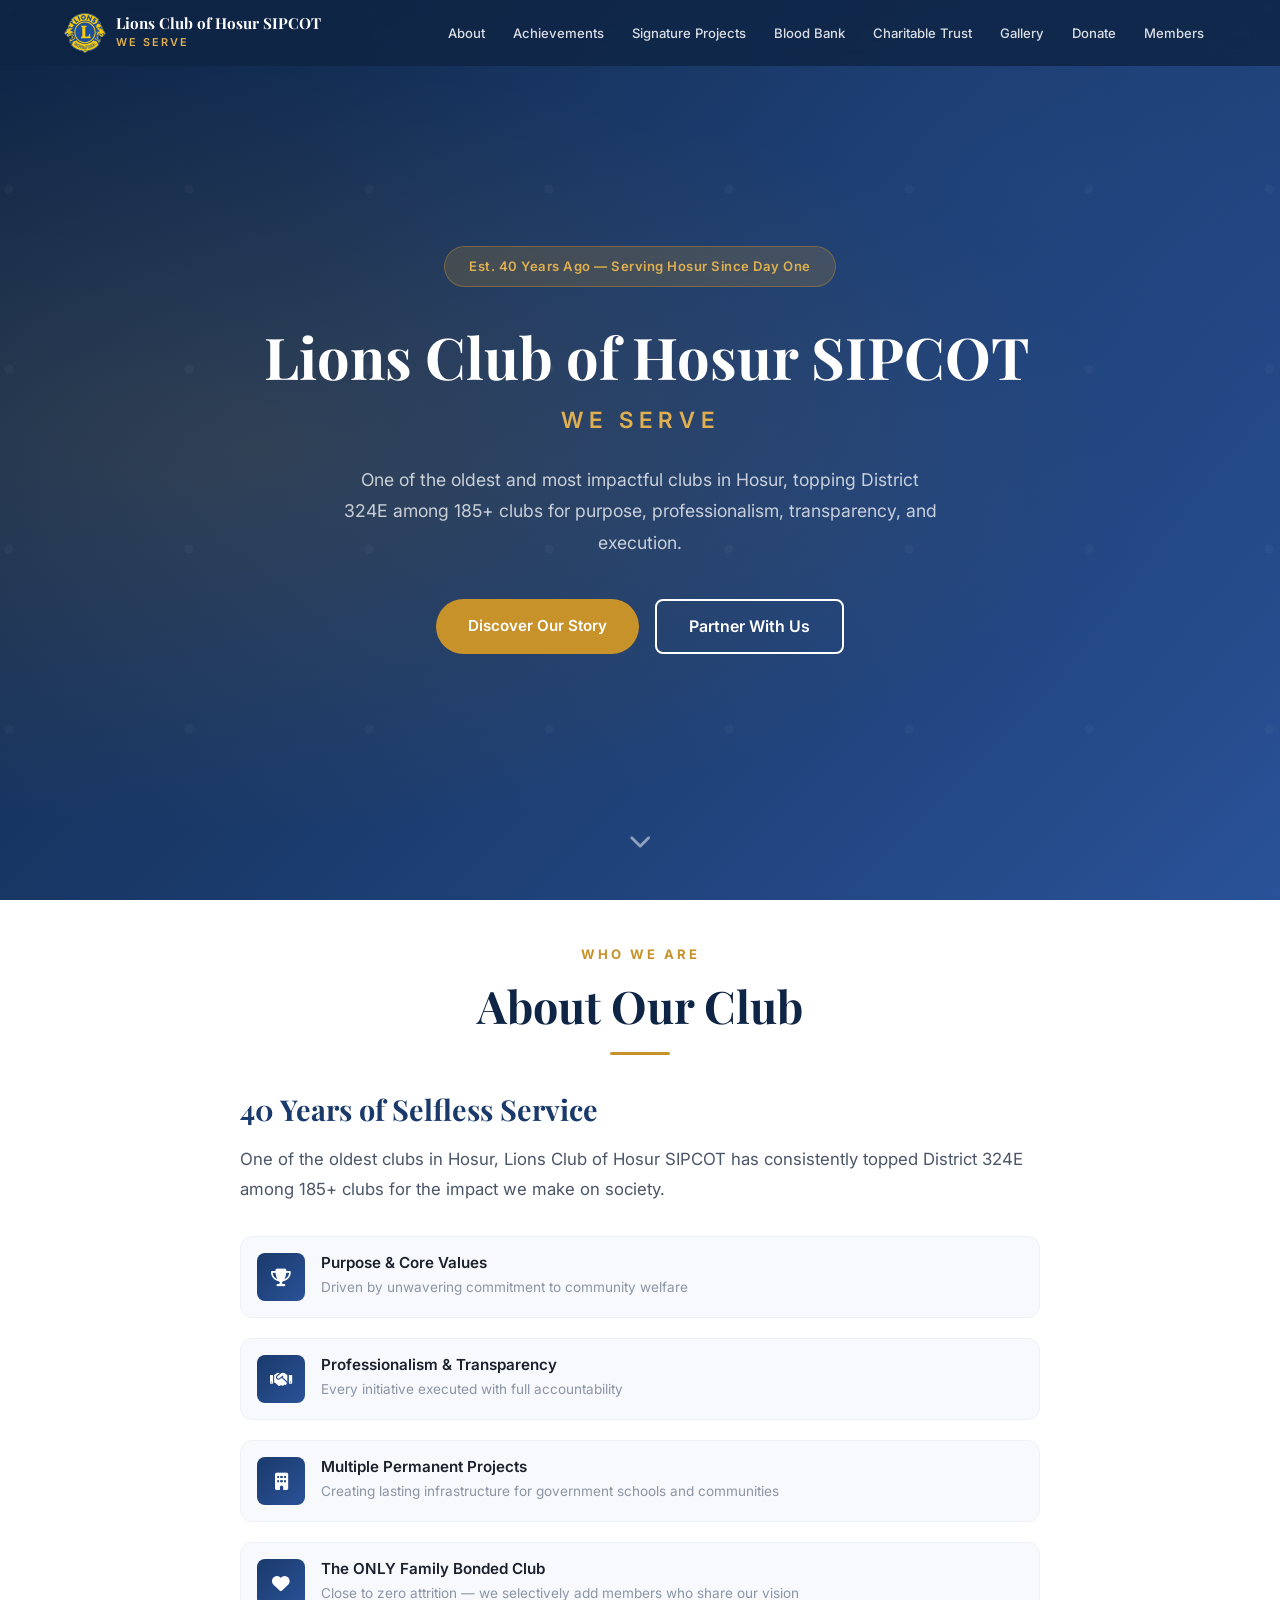
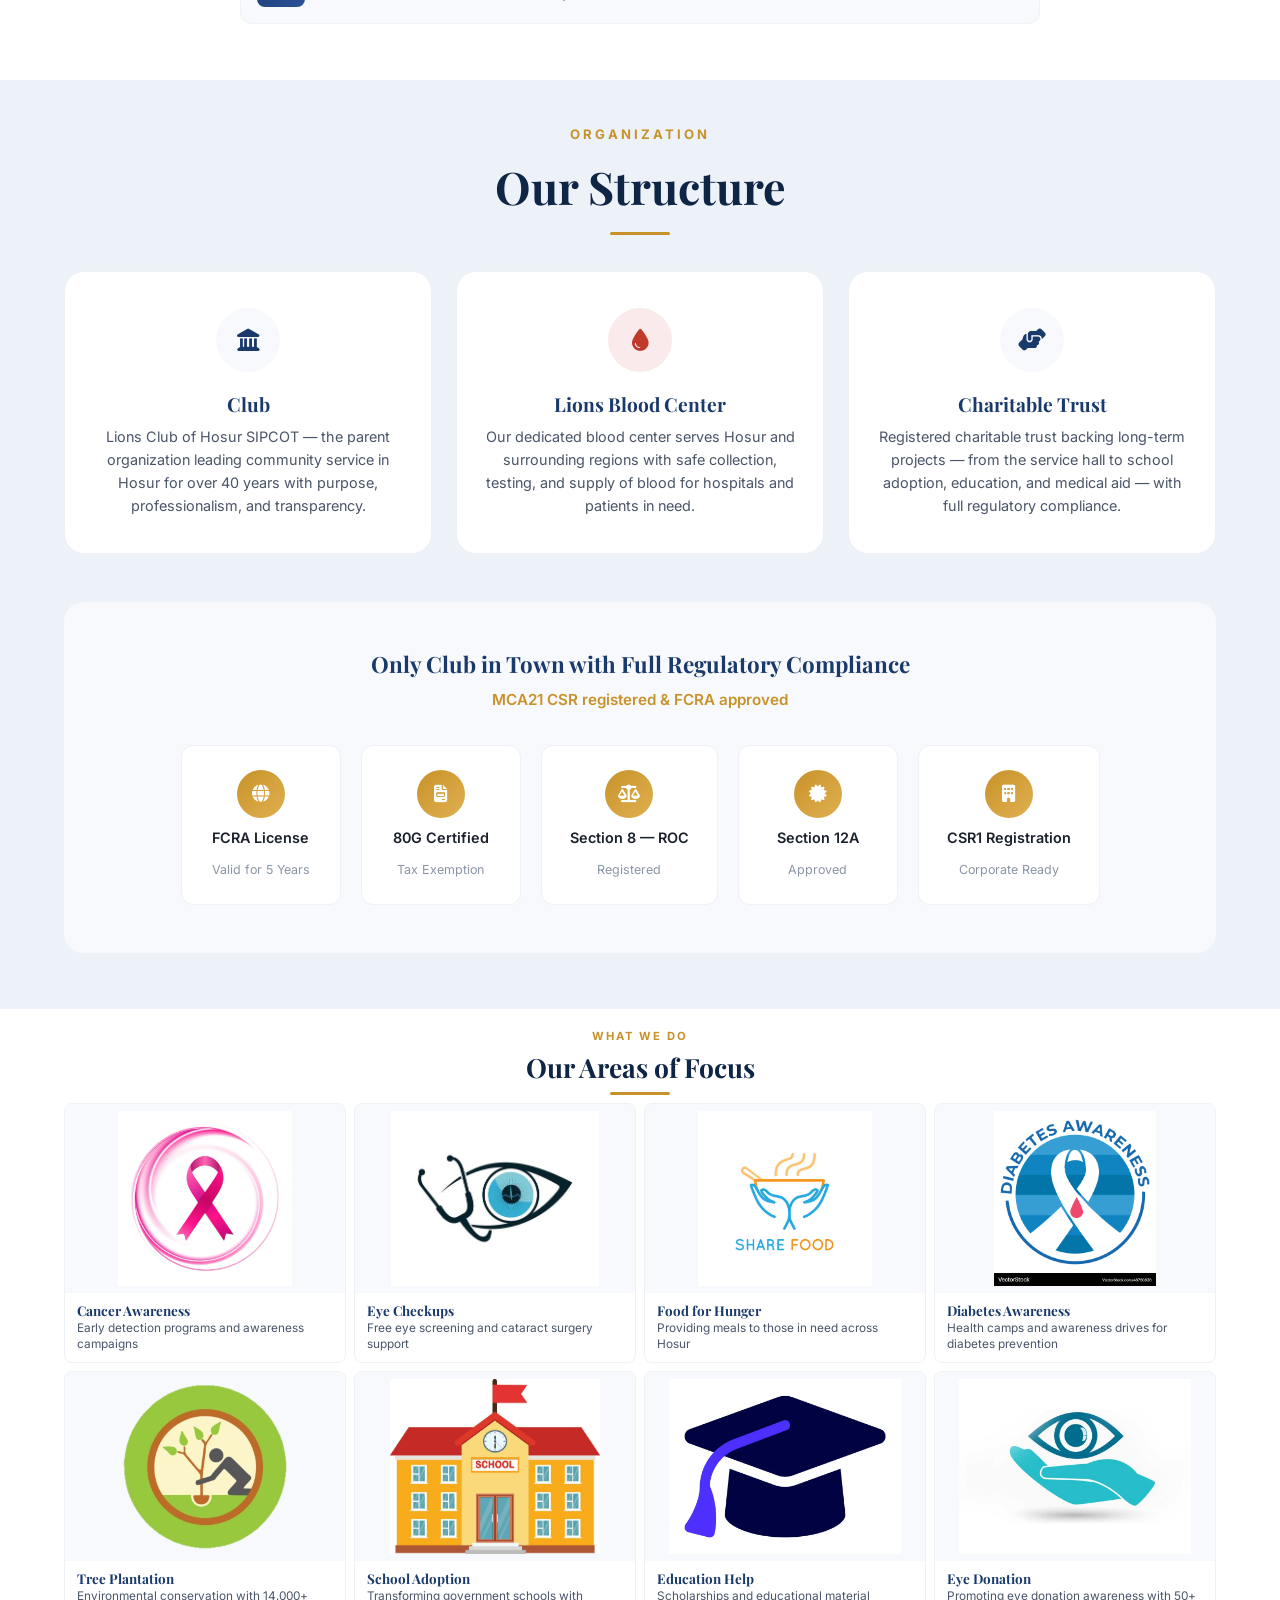
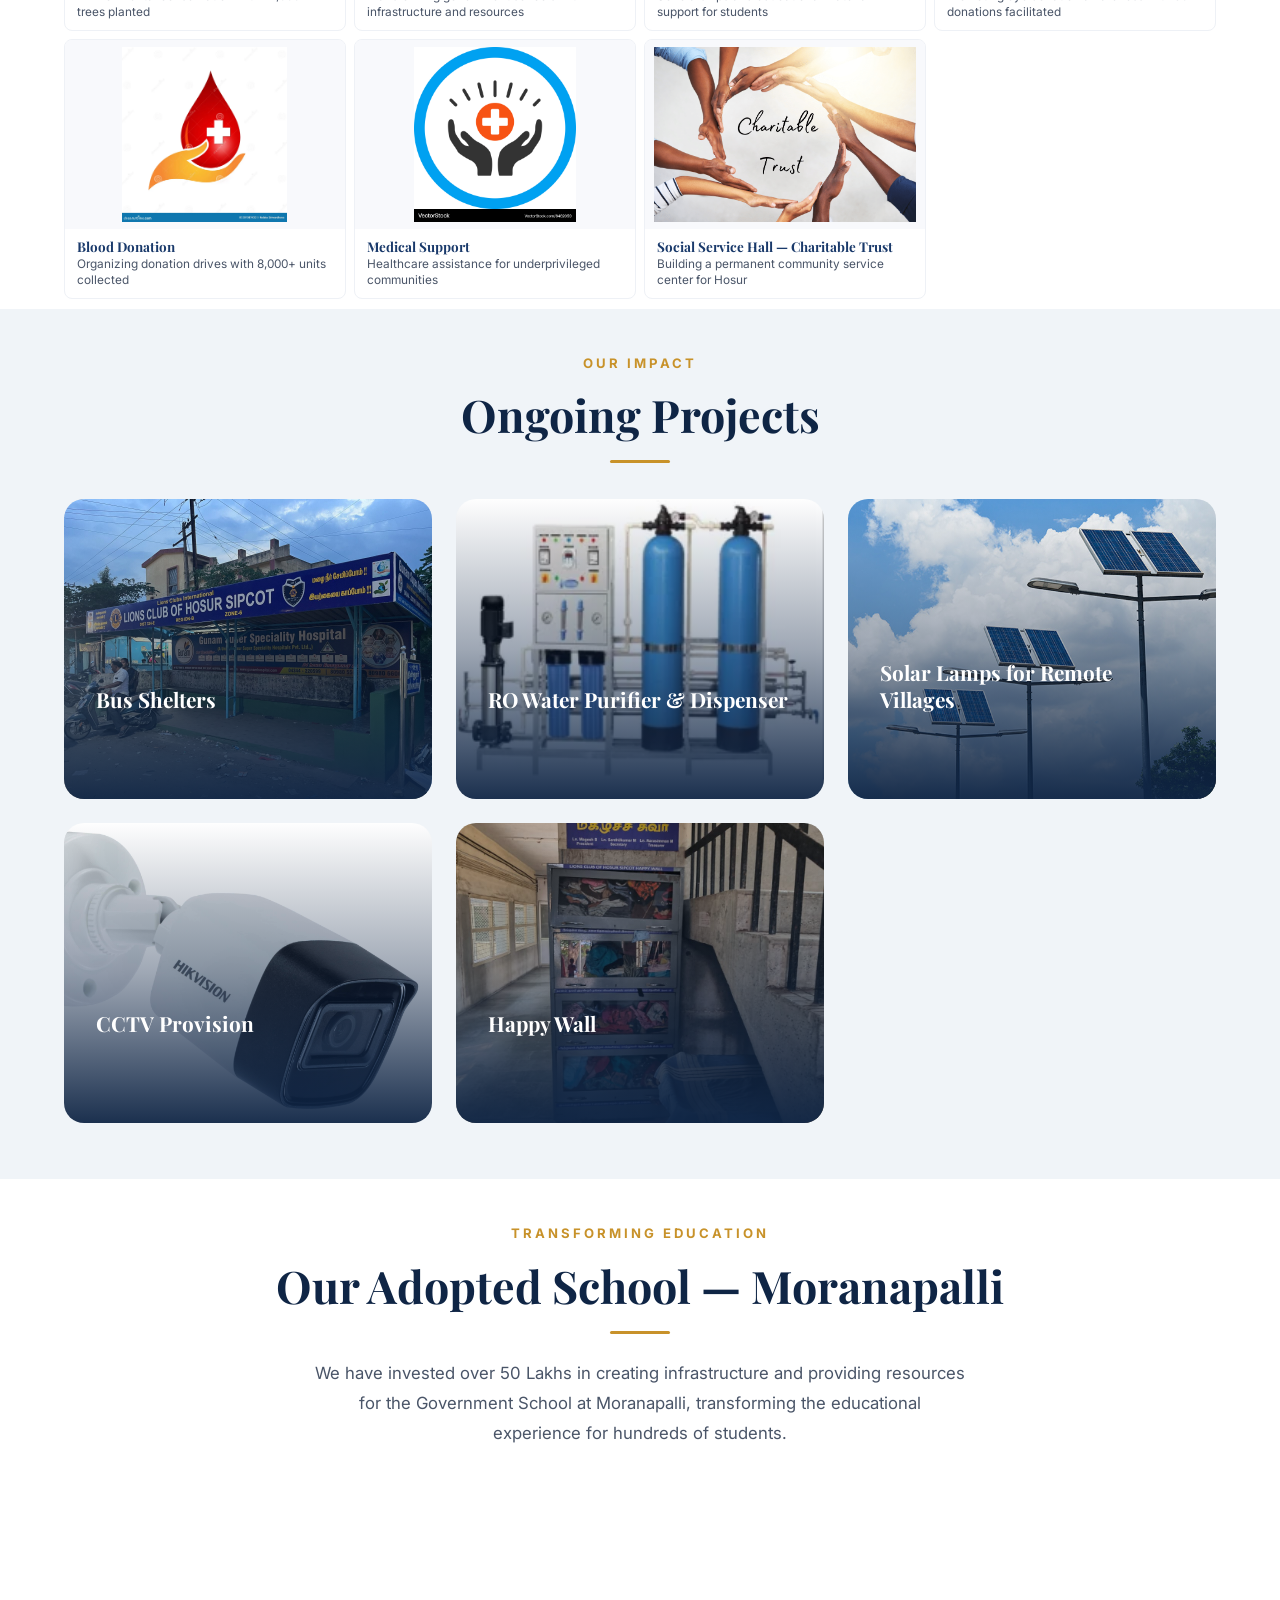
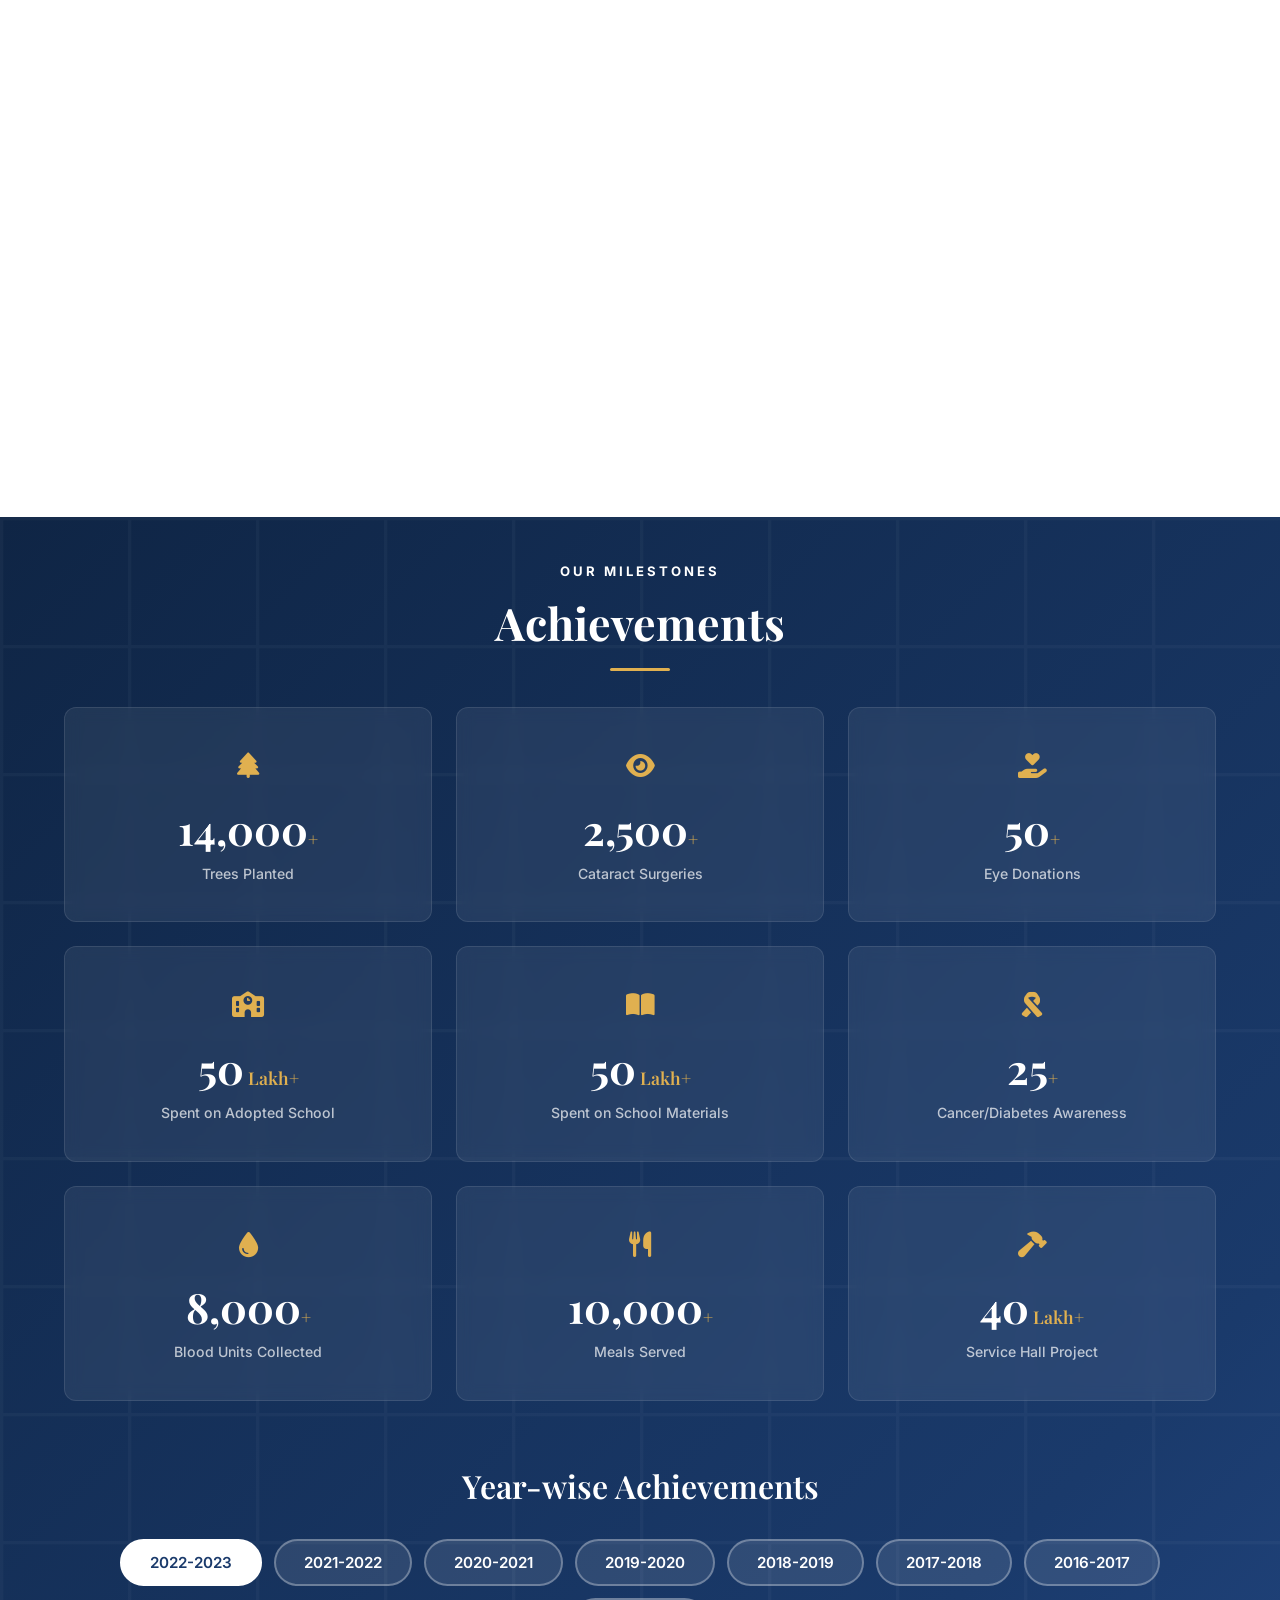
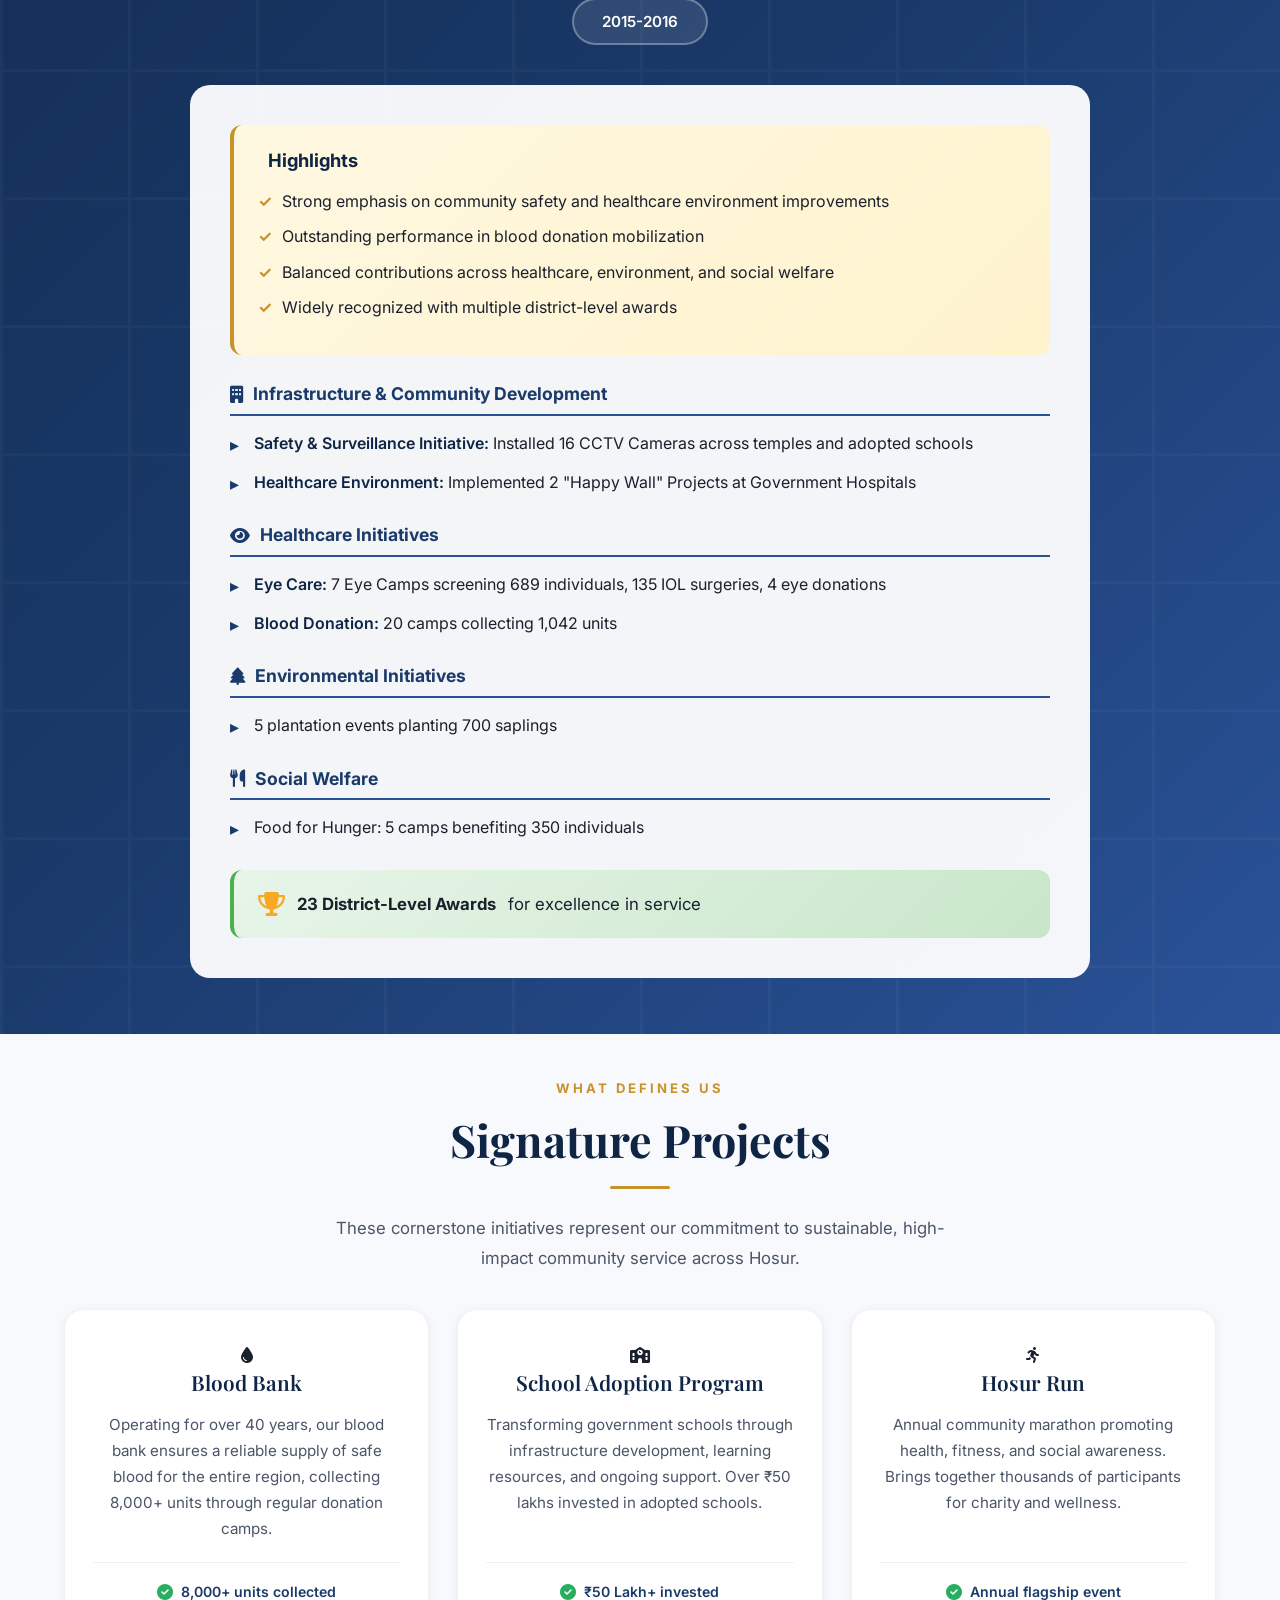
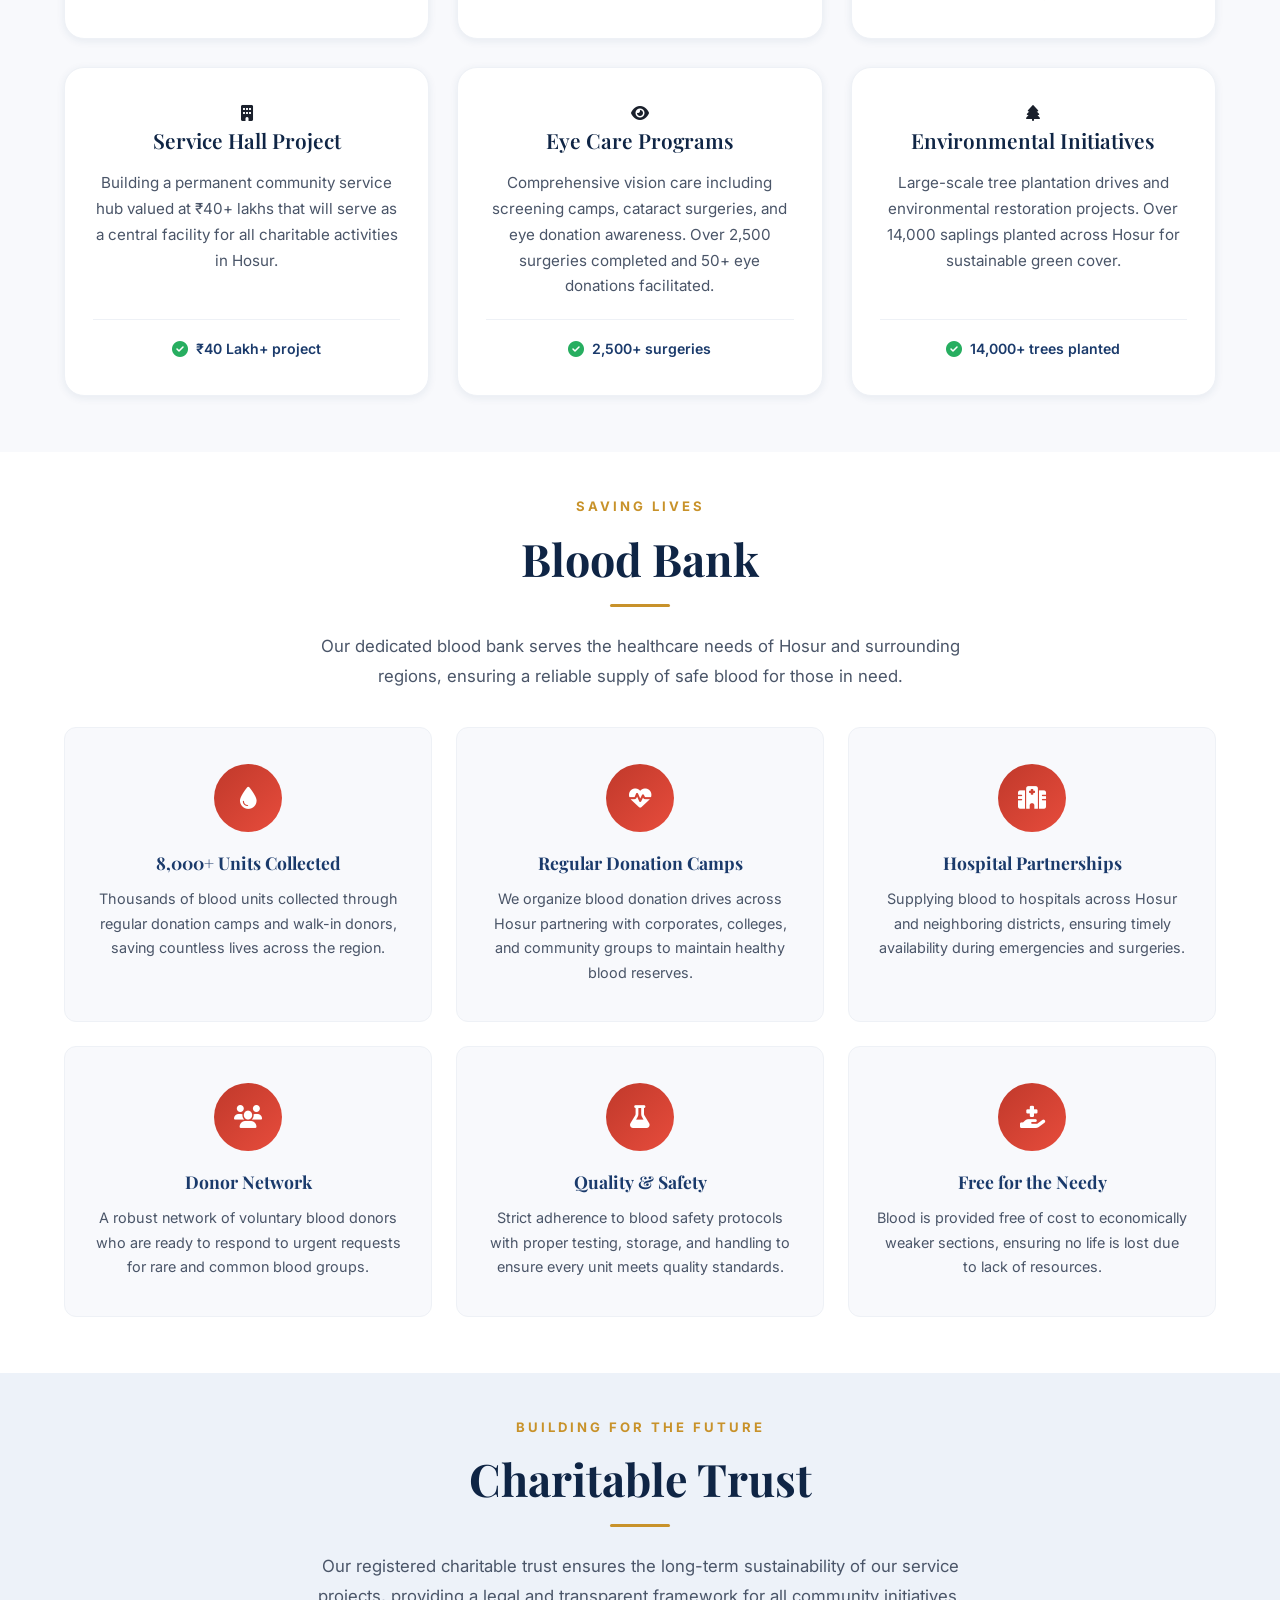
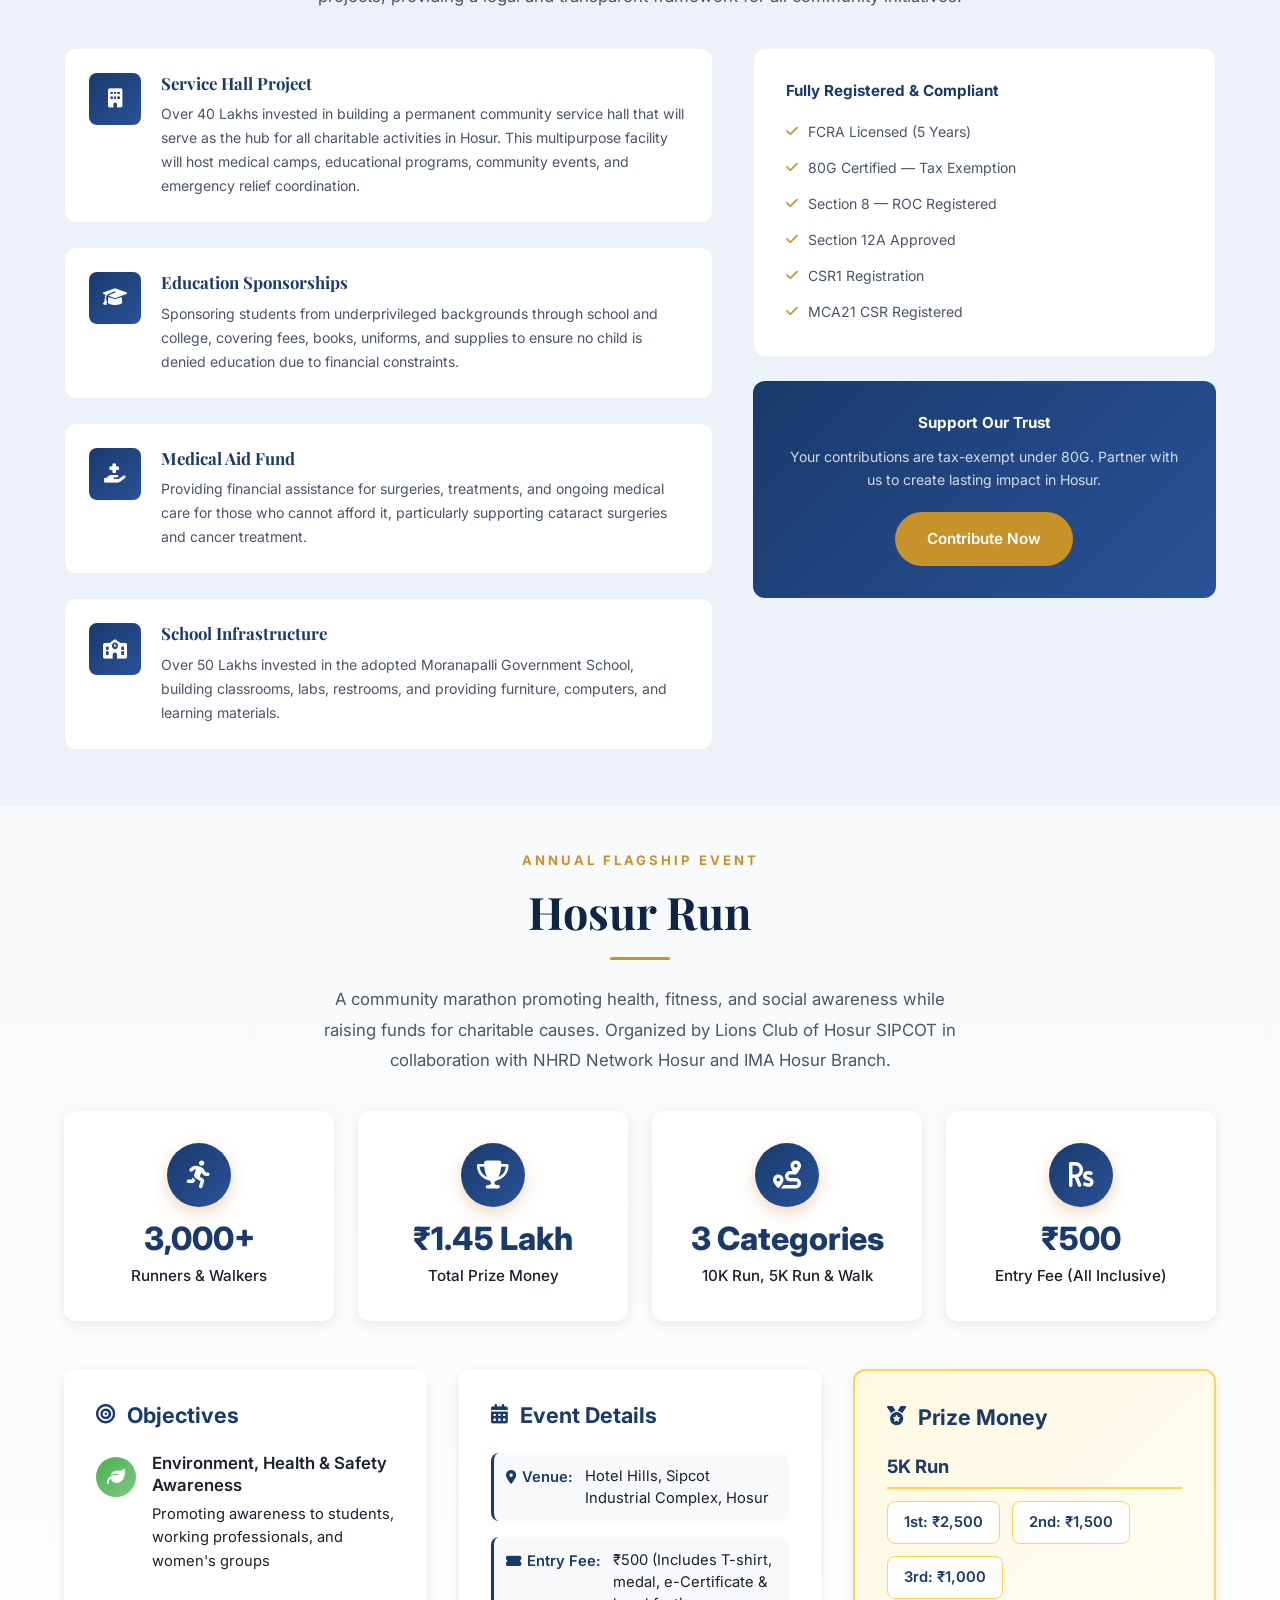
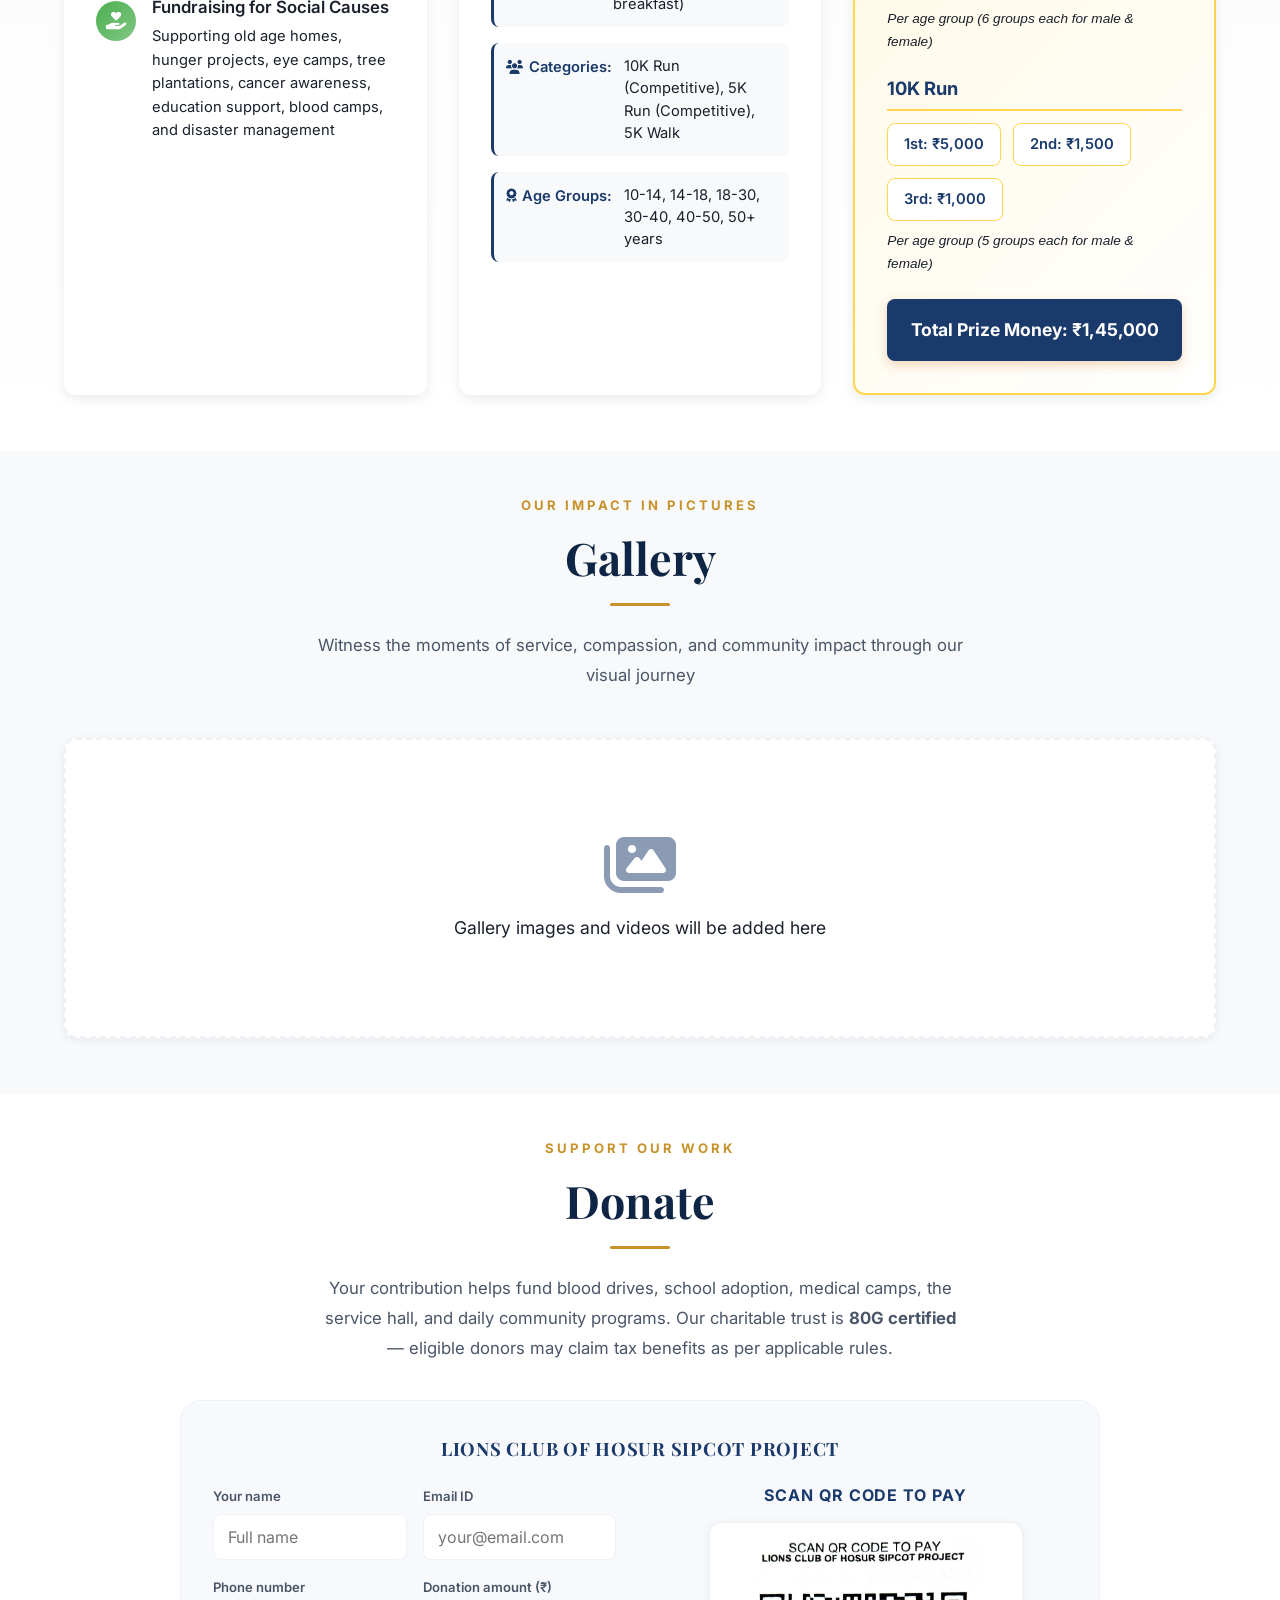
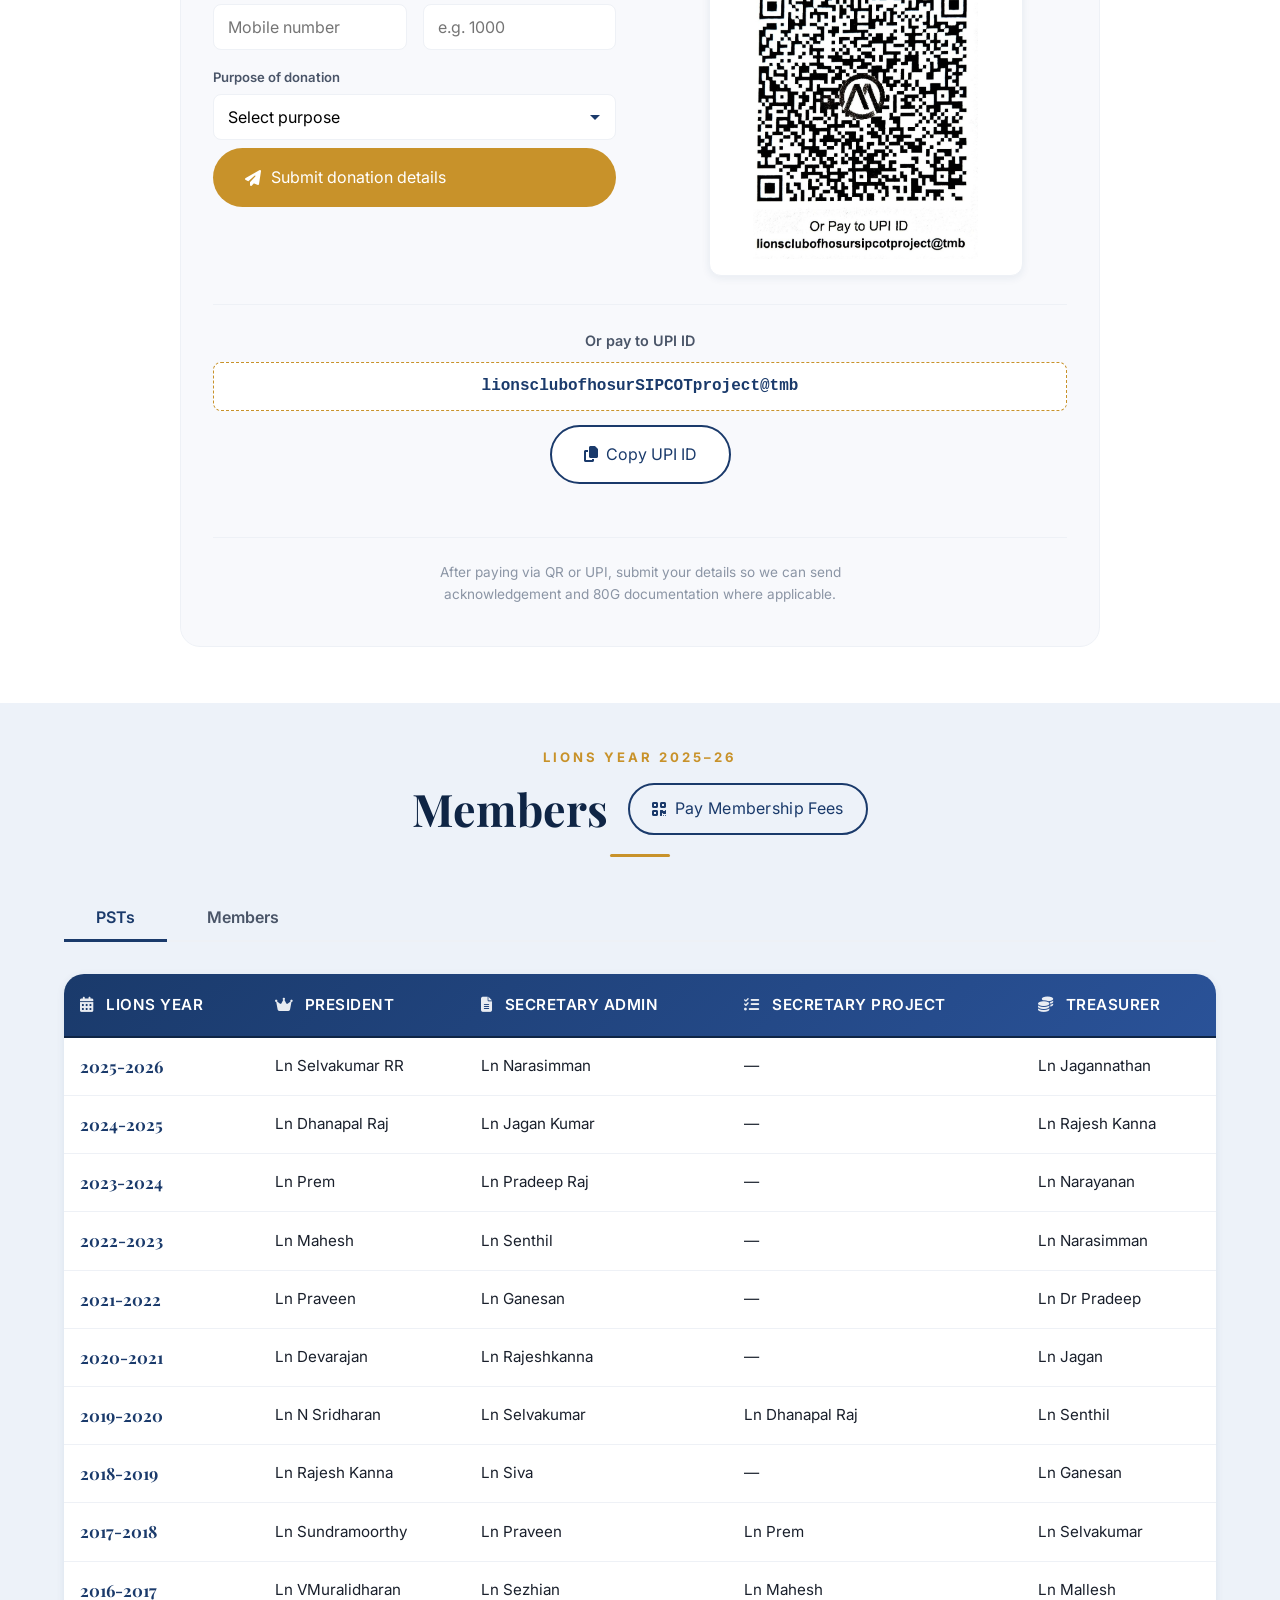
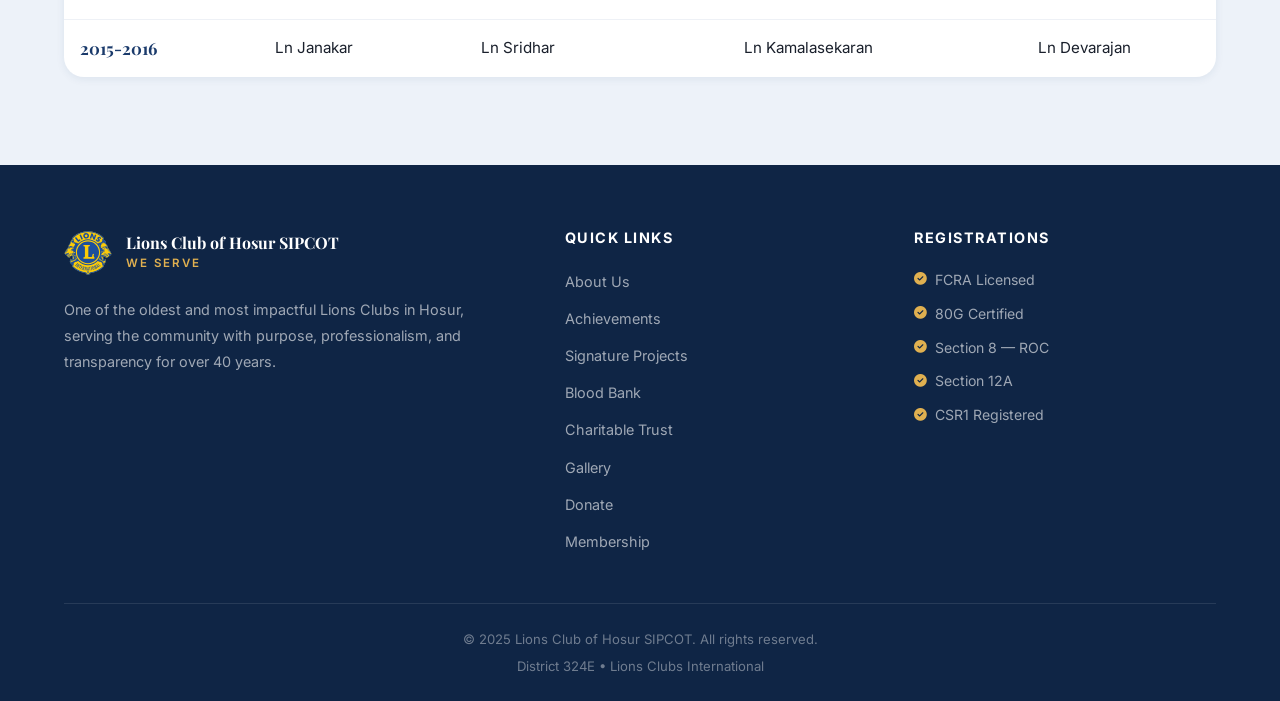
==== commit edfac689: "Update website: latest changes including new pages and updated assets" ====
--- a/index.html
+++ b/index.html
@@ -28,11 +28,12 @@
       <ul class="nav-menu" id="navMenu">
         <li><a href="#about" class="nav-link">About</a></li>
         <li><a href="#achievements" class="nav-link">Achievements</a></li>
-        <li><a href="#bloodbank" class="nav-link">Blood Bank</a></li>
-        <li><a href="#trust" class="nav-link">Charitable Trust</a></li>
+        <li><a href="#signatures" class="nav-link">Signature Projects</a></li>
+        <li><a href="bloodbank.html" class="nav-link">Blood Bank</a></li>
+        <li><a href="charitabletrust.html" class="nav-link">Charitable Trust</a></li>
+        <li><a href="#gallery" class="nav-link">Gallery</a></li>
         <li><a href="#donate" class="nav-link">Donate</a></li>
         <li><a href="#membership" class="nav-link">Members</a></li>
-        <li><a href="#partner" class="nav-link cta-btn">Partner With Us</a></li>
       </ul>
     </div>
   </nav>
@@ -49,7 +50,7 @@
       </p>
       <div class="hero-actions">
         <a href="#about" class="btn btn-primary">Discover Our Story</a>
-        <a href="#partner" class="btn btn-outline">Partner With Us</a>
+        <button class="btn btn-outline" id="partnerModalTrigger">Partner With Us</button>
       </div>
     </div>
     <div class="hero-scroll">
@@ -462,7 +463,7 @@
           <div class="achievement-category">
             <h4><i class="fas fa-building"></i> Infrastructure & Community Development</h4>
             <ul>
-              <li><strong>Compound Wall:</strong> Built wall for LCHS land (₹1,00,000 investment)</li>
+              <li><strong>Compound Wall:</strong> Built wall for LCHS land</li>
               <li><strong>Solar Energy:</strong> Installed 6 Solar Lights in Irudhu Kottai homes</li>
               <li><strong>Healthcare:</strong> Donated 2 Oxygen Concentrators to Government Hospital, Hosur</li>
             </ul>
@@ -599,7 +600,7 @@
           <div class="achievement-category">
             <h4><i class="fas fa-building"></i> Infrastructure</h4>
             <ul>
-              <li>Built permanent Dias at Moranapalli School (₹3,00,000)</li>
+              <li>Built permanent Dias at Moranapalli School</li>
               <li>Free Ambulance Service for SIPCOT Industrial Area employees</li>
             </ul>
           </div>
@@ -690,7 +691,7 @@
               <li><strong>Eye Care:</strong> 13 Eye Camps screening 2,425 individuals, 468 IOL surgeries, 11 eye donations</li>
               <li><strong>Blood Donation:</strong> 5 camps collecting 1,141 units</li>
               <li>1 General Medical Camp</li>
-              <li>Sponsored life-saving heart operation (₹4.5 lakhs)</li>
+              <li>Sponsored life-saving heart operation</li>
             </ul>
           </div>
 
@@ -708,14 +709,6 @@
             <ul>
               <li>Food for Hunger: 2 projects benefiting 350 individuals</li>
               <li>Quiz Program with 37 schools</li>
-            </ul>
-          </div>
-
-          <div class="achievement-category">
-            <h4><i class="fas fa-hand-holding-usd"></i> Fundraising</h4>
-            <ul>
-              <li>Total Funds Raised: ₹11,00,000</li>
-              <li>Contributed ₹10,00,000 towards Blood Bank Project</li>
             </ul>
           </div>
 
@@ -758,21 +751,83 @@
             <h4><i class="fas fa-utensils"></i> Social Welfare</h4>
             <ul>
               <li>Food for Hunger: 2 projects benefiting 320 students</li>
-              <li>Contributed ₹3,70,000 to Government Schools</li>
             </ul>
           </div>
 
           <div class="achievement-category">
             <h4><i class="fas fa-hand-holding-usd"></i> Fundraising & Development</h4>
             <ul>
-              <li>Total Funds Raised: ₹23,55,000</li>
               <li>Fundraising through Crazy Mohan's drama troupe</li>
               <li>Inaugurated Adapted Moranapalli School</li>
-              <li>Introduced New Year Celebration & Sweet Distribution initiatives</li>
-            </ul>
-          </div>
-        </div>
-
+              <li>Introduced New Year Celebration &amp; Sweet Distribution initiatives</li>
+            </ul>
+          </div>
+        </div>
+
+      </div>
+    </div>
+  </section>
+
+  <!-- Signature Projects Section -->
+  <section class="section signatures" id="signatures">
+    <div class="container">
+      <div class="section-header">
+        <span class="section-label">What Defines Us</span>
+        <h2 class="section-title">Signature Projects</h2>
+        <div class="section-divider"></div>
+        <p class="section-description">
+          These cornerstone initiatives represent our commitment to sustainable, high-impact community service across Hosur.
+        </p>
+      </div>
+      <div class="signature-grid">
+        <a href="bloodbank.html" class="signature-card">
+          <div class="signature-icon"><i class="fas fa-tint"></i></div>
+          <h3>Blood Bank</h3>
+          <p>Operating for over 40 years, our blood bank ensures a reliable supply of safe blood for the entire region, collecting 8,000+ units through regular donation camps.</p>
+          <div class="signature-impact">
+            <span><i class="fas fa-check-circle"></i> 8,000+ units collected</span>
+          </div>
+        </a>
+        <div class="signature-card">
+          <div class="signature-icon"><i class="fas fa-school"></i></div>
+          <h3>School Adoption Program</h3>
+          <p>Transforming government schools through infrastructure development, learning resources, and ongoing support. Over ₹50 lakhs invested in adopted schools.</p>
+          <div class="signature-impact">
+            <span><i class="fas fa-check-circle"></i> ₹50 Lakh+ invested</span>
+          </div>
+        </div>
+        <a href="hosurrun.html" class="signature-card">
+          <div class="signature-icon"><i class="fas fa-running"></i></div>
+          <h3>Hosur Run</h3>
+          <p>Annual community marathon promoting health, fitness, and social awareness. Brings together thousands of participants for charity and wellness.</p>
+          <div class="signature-impact">
+            <span><i class="fas fa-check-circle"></i> Annual flagship event</span>
+          </div>
+        </a>
+        <a href="lionshall.html" class="signature-card">
+          <div class="signature-icon"><i class="fas fa-building"></i></div>
+          <h3>Service Hall Project</h3>
+          <p>Building a permanent community service hub valued at ₹40+ lakhs that will serve as a central facility for all charitable activities in Hosur.</p>
+          <div class="signature-impact">
+            <span><i class="fas fa-check-circle"></i> ₹40 Lakh+ project</span>
+          </div>
+        </a>
+        <div class="signature-card">
+          <div class="signature-icon"><i class="fas fa-eye"></i></div>
+          <h3>Eye Care Programs</h3>
+          <p>Comprehensive vision care including screening camps, cataract surgeries, and eye donation awareness. Over 2,500 surgeries completed and 50+ eye donations facilitated.</p>
+          <div class="signature-impact">
+            <span><i class="fas fa-check-circle"></i> 2,500+ surgeries</span>
+          </div>
+        </div>
+        <div class="signature-card">
+          <div class="signature-icon"><i class="fas fa-tree"></i></div>
+          <h3>Environmental Initiatives</h3>
+          <p>Large-scale tree plantation drives and environmental restoration projects. Over 14,000 saplings planted across Hosur for sustainable green cover.</p>
+          <div class="signature-impact">
+            <span><i class="fas fa-check-circle"></i> 14,000+ trees planted</span>
+          </div>
+        </div>
       </div>
     </div>
   </section>
@@ -882,6 +937,147 @@
             <a href="#partner" class="btn btn-primary">Contribute Now</a>
           </div>
         </div>
+      </div>
+    </div>
+  </section>
+
+  <!-- Hosur Run Section -->
+  <section class="section hosur-run" id="hosurrun">
+    <div class="container">
+      <div class="section-header">
+        <span class="section-label">Annual Flagship Event</span>
+        <h2 class="section-title">Hosur Run</h2>
+        <div class="section-divider"></div>
+        <p class="section-description">
+          A community marathon promoting health, fitness, and social awareness while raising funds for charitable causes. Organized by Lions Club of Hosur SIPCOT in collaboration with NHRD Network Hosur and IMA Hosur Branch.
+        </p>
+      </div>
+
+      <div class="hosur-run-content">
+        <!-- Event Highlights -->
+        <div class="run-highlights">
+          <div class="run-highlight-card">
+            <div class="run-icon"><i class="fas fa-running"></i></div>
+            <h3>3,000+</h3>
+            <p>Runners & Walkers</p>
+          </div>
+          <div class="run-highlight-card">
+            <div class="run-icon"><i class="fas fa-trophy"></i></div>
+            <h3>₹1.45 Lakh</h3>
+            <p>Total Prize Money</p>
+          </div>
+          <div class="run-highlight-card">
+            <div class="run-icon"><i class="fas fa-route"></i></div>
+            <h3>3 Categories</h3>
+            <p>10K Run, 5K Run & Walk</p>
+          </div>
+          <div class="run-highlight-card">
+            <div class="run-icon"><i class="fas fa-rupee-sign"></i></div>
+            <h3>₹500</h3>
+            <p>Entry Fee (All Inclusive)</p>
+          </div>
+        </div>
+
+        <!-- Main Content Grid -->
+        <div class="run-main-grid">
+          <!-- Objectives -->
+          <div class="run-section-card">
+            <h3><i class="fas fa-bullseye"></i> Objectives</h3>
+            <div class="run-objectives">
+              <div class="run-objective-item">
+                <i class="fas fa-leaf"></i>
+                <div>
+                  <h4>Environment, Health & Safety Awareness</h4>
+                  <p>Promoting awareness to students, working professionals, and women's groups</p>
+                </div>
+              </div>
+              <div class="run-objective-item">
+                <i class="fas fa-hand-holding-heart"></i>
+                <div>
+                  <h4>Fundraising for Social Causes</h4>
+                  <p>Supporting old age homes, hunger projects, eye camps, tree plantations, cancer awareness, education support, blood camps, and disaster management</p>
+                </div>
+              </div>
+            </div>
+          </div>
+
+          <!-- Event Details -->
+          <div class="run-section-card">
+            <h3><i class="fas fa-calendar-alt"></i> Event Details</h3>
+            <div class="run-details-list">
+              <div class="run-detail-item">
+                <strong><i class="fas fa-map-marker-alt"></i> Venue:</strong>
+                <span>Hotel Hills, Sipcot Industrial Complex, Hosur</span>
+              </div>
+              <div class="run-detail-item">
+                <strong><i class="fas fa-ticket-alt"></i> Entry Fee:</strong>
+                <span>₹500 (Includes T-shirt, medal, e-Certificate & breakfast)</span>
+              </div>
+              <div class="run-detail-item">
+                <strong><i class="fas fa-users"></i> Categories:</strong>
+                <span>10K Run (Competitive), 5K Run (Competitive), 5K Walk</span>
+              </div>
+              <div class="run-detail-item">
+                <strong><i class="fas fa-award"></i> Age Groups:</strong>
+                <span>10-14, 14-18, 18-30, 30-40, 40-50, 50+ years</span>
+              </div>
+            </div>
+          </div>
+
+          <!-- Prize Money Summary -->
+          <div class="run-section-card run-prize-card">
+            <h3><i class="fas fa-medal"></i> Prize Money</h3>
+            <div class="run-prize-summary">
+              <div class="prize-category">
+                <h4>5K Run</h4>
+                <div class="prize-amounts">
+                  <span>1st: ₹2,500</span>
+                  <span>2nd: ₹1,500</span>
+                  <span>3rd: ₹1,000</span>
+                </div>
+                <p class="prize-note">Per age group (6 groups each for male & female)</p>
+              </div>
+              <div class="prize-category">
+                <h4>10K Run</h4>
+                <div class="prize-amounts">
+                  <span>1st: ₹5,000</span>
+                  <span>2nd: ₹1,500</span>
+                  <span>3rd: ₹1,000</span>
+                </div>
+                <p class="prize-note">Per age group (5 groups each for male & female)</p>
+              </div>
+            </div>
+            <div class="prize-total">
+              <strong>Total Prize Money:</strong> ₹1,45,000
+            </div>
+          </div>
+        </div>
+      </div>
+    </div>
+  </section>
+
+  <!-- Gallery Section -->
+  <section class="section gallery" id="gallery">
+    <div class="container">
+      <div class="section-header">
+        <span class="section-label">Our Impact in Pictures</span>
+        <h2 class="section-title">Gallery</h2>
+        <div class="section-divider"></div>
+        <p class="section-description">
+          Witness the moments of service, compassion, and community impact through our visual journey
+        </p>
+      </div>
+      
+      <div class="gallery-grid">
+        <!-- Placeholder for images/videos -->
+        <div class="gallery-item gallery-placeholder">
+          <div class="gallery-placeholder-content">
+            <i class="fas fa-images"></i>
+            <p>Gallery images and videos will be added here</p>
+          </div>
+        </div>
+        
+        <!-- More gallery items will be added later -->
       </div>
     </div>
   </section>
@@ -999,18 +1195,25 @@
             </thead>
             <tbody>
               <tr>
-                <td class="year-cell">2024-2025</td>
+                <td class="year-cell">2025-2026</td>
                 <td>Ln Selvakumar RR</td>
                 <td>Ln Narasimman</td>
                 <td>—</td>
                 <td>Ln Jagannathan</td>
               </tr>
               <tr>
-                <td class="year-cell">2023-2024</td>
+                <td class="year-cell">2024-2025</td>
                 <td>Ln Dhanapal Raj</td>
                 <td>Ln Jagan Kumar</td>
                 <td>—</td>
                 <td>Ln Rajesh Kanna</td>
+              </tr>
+              <tr>
+                <td class="year-cell">2023-2024</td>
+                <td>Ln Prem</td>
+                <td>Ln Pradeep Raj</td>
+                <td>—</td>
+                <td>Ln Narayanan</td>
               </tr>
               <tr>
                 <td class="year-cell">2022-2023</td>
@@ -1498,54 +1701,80 @@
     </div>
   </section>
 
-  <!-- Partner / CTA Section -->
-  <section class="section partner" id="partner">
-    <div class="container">
-      <div class="section-header">
-        <span class="section-label">Join Our Mission</span>
-        <h2 class="section-title">Partner With Us</h2>
-        <div class="section-divider"></div>
-      </div>
-      <div class="partner-grid">
-        <div class="partner-card">
-          <div class="partner-icon"><i class="fas fa-running"></i></div>
-          <h3>Hosur Run 2025</h3>
-          <p>Contribute or sponsor our annual run event that brings the entire community together for health and charity.</p>
-        </div>
-        <div class="partner-card">
-          <div class="partner-icon"><i class="fas fa-handshake"></i></div>
-          <h3>CSR Partnership</h3>
-          <p>Partner with us for your CSR activities. We are MCA21 CSR registered and fully compliant for corporate partnerships.</p>
-        </div>
-        <div class="partner-card">
-          <div class="partner-icon"><i class="fas fa-tint"></i></div>
-          <h3>Blood Bank Support</h3>
-          <p>Support our blood bank operations that serve the healthcare needs of the entire Hosur region.</p>
-        </div>
-        <div class="partner-card">
-          <div class="partner-icon"><i class="fas fa-school"></i></div>
-          <h3>School Development</h3>
-          <p>Help us transform more government schools by investing in infrastructure, labs, and learning resources.</p>
-        </div>
-        <div class="partner-card">
-          <div class="partner-icon"><i class="fas fa-building"></i></div>
-          <h3>Service Hall Project</h3>
-          <p>Contribute to our permanent community service hall that will serve as a hub for all charitable activities.</p>
-        </div>
-        <div class="partner-card">
-          <div class="partner-icon"><i class="fas fa-graduation-cap"></i></div>
-          <h3>Education &amp; Medical Sponsorships</h3>
-          <p>Sponsor students' education or provide medical aid to those who cannot afford treatment.</p>
-        </div>
-      </div>
-      <div class="partner-cta">
-        <p>Ready to make a difference? Reach out to us to explore partnership opportunities.</p>
-        <a href="mailto:lionsclubhosurSIPCOT@gmail.com" class="btn btn-primary btn-lg">
-          <i class="fas fa-envelope"></i> Get In Touch
-        </a>
+  <!-- Partner With Us Modal -->
+  <div class="modal" id="partnerModal">
+    <div class="modal-overlay" id="partnerModalOverlay"></div>
+    <div class="modal-content partner-modal-content">
+      <button class="modal-close" id="partnerModalClose" aria-label="Close modal">
+        <i class="fas fa-times"></i>
+      </button>
+      
+      <div class="modal-header">
+        <div class="modal-header-top">
+          <span class="section-label">Join Our Mission</span>
+          <h2 class="modal-title">Partner With Us</h2>
+        </div>
+      </div>
+      
+      <div class="modal-body">
+        <form class="contact-form" id="partnerForm" action="#" method="get" novalidate>
+          <div class="form-grid">
+            <div class="form-field">
+              <label for="partnerName">Full Name *</label>
+              <input type="text" id="partnerName" name="partnerName" required placeholder="Enter your full name">
+            </div>
+            
+            <div class="form-field">
+              <label for="partnerEmail">Email ID *</label>
+              <input type="email" id="partnerEmail" name="partnerEmail" required placeholder="your@email.com">
+            </div>
+            
+            <div class="form-field">
+              <label for="partnerPhone">Phone Number *</label>
+              <input type="tel" id="partnerPhone" name="partnerPhone" required placeholder="Enter your phone number" pattern="[0-9+\s-]{10,15}">
+            </div>
+            
+            <div class="form-field">
+              <label for="partnerPurpose">Purpose of Connect *</label>
+              <select id="partnerPurpose" name="partnerPurpose" required>
+                <option value="">Select purpose</option>
+                <option value="CSR Partnership">CSR Partnership</option>
+                <option value="Event Sponsorship">Event Sponsorship</option>
+                <option value="Blood Bank Support">Blood Bank Support</option>
+                <option value="School Development">School Development</option>
+                <option value="Service Hall Project">Service Hall Project</option>
+                <option value="Education Sponsorship">Education Sponsorship</option>
+                <option value="Medical Sponsorship">Medical Sponsorship</option>
+                <option value="Hosur Run Sponsorship">Hosur Run Sponsorship</option>
+                <option value="General Inquiry">General Inquiry</option>
+                <option value="Other">Other</option>
+              </select>
+            </div>
+            
+            <div class="form-field form-field-full">
+              <label for="partnerDescription">Description *</label>
+              <textarea id="partnerDescription" name="partnerDescription" required placeholder="Tell us more about your interest and how you'd like to partner with us..." rows="3"></textarea>
+            </div>
+            
+            <div class="form-field captcha-field">
+              <label>Verify you're human *</label>
+              <div class="captcha-box">
+                <span class="captcha-question" id="captchaQuestion"></span>
+                <input type="text" id="captchaAnswer" name="captchaAnswer" required placeholder="Answer" inputmode="numeric">
+              </div>
+              <span class="captcha-feedback" id="captchaFeedback"></span>
+            </div>
+            
+            <div class="form-field submit-field">
+              <button type="submit" class="btn btn-primary btn-lg" id="partnerSubmitBtn">
+                <i class="fas fa-paper-plane"></i> Submit Inquiry
+              </button>
+            </div>
+          </div>
+        </form>
       </div>
     </div>
-  </section>
+  </div>
 
   <!-- Footer -->
   <footer class="footer">
@@ -1566,11 +1795,12 @@
           <ul>
             <li><a href="#about">About Us</a></li>
             <li><a href="#achievements">Achievements</a></li>
-            <li><a href="#bloodbank">Blood Bank</a></li>
-            <li><a href="#trust">Charitable Trust</a></li>
+            <li><a href="#signatures">Signature Projects</a></li>
+            <li><a href="bloodbank.html">Blood Bank</a></li>
+            <li><a href="charitabletrust.html">Charitable Trust</a></li>
+            <li><a href="#gallery">Gallery</a></li>
             <li><a href="#donate">Donate</a></li>
             <li><a href="#membership">Membership</a></li>
-            <li><a href="#partner">Partner With Us</a></li>
           </ul>
         </div>
         <div class="footer-compliance">
--- a/styles.css
+++ b/styles.css
@@ -1107,6 +1107,92 @@
 }
 
 /* ========================================
+   Signature Projects Section
+   ======================================== */
+
+.signatures {
+  background: var(--off-white);
+}
+
+.signature-grid {
+  display: grid;
+  grid-template-columns: repeat(3, 1fr);
+  gap: 28px;
+}
+
+.signature-card {
+  background: var(--white);
+  border: 1px solid var(--light-gray);
+  border-radius: var(--radius-lg);
+  padding: 32px 28px;
+  text-align: center;
+  transition: var(--transition);
+  box-shadow: var(--shadow-sm);
+  display: flex;
+  flex-direction: column;
+  height: 100%;
+  text-decoration: none;
+  color: inherit;
+}
+
+.signature-card:hover {
+  box-shadow: var(--shadow-lg);
+  transform: translateY(-6px);
+  text-decoration: none;
+}
+  border-color: var(--primary-light);
+}
+
+.signature-icon {
+  width: 72px;
+  height: 72px;
+  display: flex;
+  align-items: center;
+  justify-content: center;
+  background: linear-gradient(135deg, var(--primary), var(--primary-light));
+  color: var(--white);
+  border-radius: 50%;
+  font-size: 1.6rem;
+  margin: 0 auto 24px;
+  box-shadow: 0 4px 12px rgba(42, 82, 152, 0.2);
+}
+
+.signature-card h3 {
+  font-family: 'Playfair Display', serif;
+  font-size: 1.3rem;
+  font-weight: 600;
+  color: var(--primary-dark);
+  margin-bottom: 16px;
+}
+
+.signature-card p {
+  font-size: 0.95rem;
+  color: var(--dark-gray);
+  line-height: 1.7;
+  margin-bottom: 20px;
+  flex-grow: 1;
+}
+
+.signature-impact {
+  padding-top: 16px;
+  border-top: 1px solid var(--light-gray);
+}
+
+.signature-impact span {
+  display: inline-flex;
+  align-items: center;
+  gap: 8px;
+  font-size: 0.88rem;
+  font-weight: 600;
+  color: var(--primary);
+}
+
+.signature-impact i {
+  color: #27ae60;
+  font-size: 1rem;
+}
+
+/* ========================================
    Blood Bank Section
    ======================================== */
 
@@ -1293,6 +1379,570 @@
 
 .trust-cta-card .btn-primary:hover {
   background: var(--accent-dark);
+}
+
+/* ========================================
+   Hosur Run Section Styles
+   ======================================== */
+
+.hosur-run {
+  background: linear-gradient(to bottom, #f8f9fa 0%, var(--white) 100%);
+}
+
+/* Run Highlights */
+.run-highlights {
+  display: grid;
+  grid-template-columns: repeat(auto-fit, minmax(200px, 1fr));
+  gap: 24px;
+  margin-bottom: 48px;
+}
+
+.run-highlight-card {
+  background: var(--white);
+  border-radius: var(--radius-md);
+  padding: 32px 24px;
+  text-align: center;
+  box-shadow: 0 4px 12px rgba(0, 0, 0, 0.08);
+  transition: transform 0.3s, box-shadow 0.3s;
+}
+
+.run-highlight-card:hover {
+  transform: translateY(-5px);
+  box-shadow: 0 8px 24px rgba(0, 0, 0, 0.12);
+}
+
+.run-icon {
+  width: 64px;
+  height: 64px;
+  margin: 0 auto 16px;
+  background: linear-gradient(135deg, var(--primary), var(--primary-light));
+  border-radius: 50%;
+  display: flex;
+  align-items: center;
+  justify-content: center;
+  font-size: 28px;
+  color: var(--white);
+  box-shadow: 0 6px 16px rgba(205, 127, 50, 0.3);
+}
+
+.run-highlight-card h3 {
+  font-family: 'Inter', sans-serif;
+  font-size: 2rem;
+  font-weight: 800;
+  color: var(--primary);
+  margin-bottom: 8px;
+  line-height: 1;
+}
+
+.run-highlight-card p {
+  font-size: 0.95rem;
+  color: var(--text-secondary);
+  font-weight: 500;
+  margin: 0;
+}
+
+/* Main Content Grid */
+.run-main-grid {
+  display: grid;
+  grid-template-columns: repeat(auto-fit, minmax(300px, 1fr));
+  gap: 32px;
+  margin-top: 32px;
+}
+
+.run-section-card {
+  background: var(--white);
+  border-radius: var(--radius-md);
+  padding: 32px;
+  box-shadow: 0 4px 12px rgba(0, 0, 0, 0.08);
+  transition: box-shadow 0.3s;
+}
+
+.run-section-card:hover {
+  box-shadow: 0 8px 24px rgba(0, 0, 0, 0.12);
+}
+
+.run-section-card h3 {
+  font-family: 'Inter', sans-serif;
+  font-size: 1.35rem;
+  font-weight: 700;
+  color: var(--primary);
+  margin-bottom: 24px;
+  display: flex;
+  align-items: center;
+  gap: 12px;
+}
+
+.run-section-card h3 i {
+  font-size: 1.2rem;
+}
+
+/* Objectives */
+.run-objectives {
+  display: flex;
+  flex-direction: column;
+  gap: 24px;
+}
+
+.run-objective-item {
+  display: flex;
+  gap: 16px;
+  align-items: flex-start;
+}
+
+.run-objective-item > i {
+  flex-shrink: 0;
+  width: 40px;
+  height: 40px;
+  background: linear-gradient(135deg, #4caf50, #81c784);
+  border-radius: 50%;
+  display: flex;
+  align-items: center;
+  justify-content: center;
+  font-size: 18px;
+  color: var(--white);
+  margin-top: 4px;
+}
+
+.run-objective-item h4 {
+  font-family: 'Inter', sans-serif;
+  font-size: 1.05rem;
+  font-weight: 600;
+  color: var(--text-primary);
+  margin: 0 0 6px 0;
+}
+
+.run-objective-item p {
+  font-size: 0.92rem;
+  color: var(--text-secondary);
+  line-height: 1.6;
+  margin: 0;
+}
+
+/* Event Details */
+.run-details-list {
+  display: flex;
+  flex-direction: column;
+  gap: 16px;
+}
+
+.run-detail-item {
+  display: flex;
+  align-items: flex-start;
+  gap: 12px;
+  padding: 12px;
+  background: #f8f9fa;
+  border-radius: var(--radius-sm);
+  border-left: 3px solid var(--primary);
+}
+
+.run-detail-item strong {
+  font-size: 0.92rem;
+  color: var(--primary);
+  font-weight: 600;
+  white-space: nowrap;
+  display: flex;
+  align-items: center;
+  gap: 6px;
+}
+
+.run-detail-item strong i {
+  font-size: 0.85rem;
+}
+
+.run-detail-item span {
+  font-size: 0.92rem;
+  color: var(--text-primary);
+  line-height: 1.5;
+}
+
+/* Prize Money */
+.run-prize-card {
+  background: linear-gradient(135deg, #fff8e1 0%, var(--white) 100%);
+  border: 2px solid #ffd54f;
+}
+
+.run-prize-summary {
+  display: flex;
+  flex-direction: column;
+  gap: 24px;
+  margin-bottom: 24px;
+}
+
+.prize-category h4 {
+  font-family: 'Inter', sans-serif;
+  font-size: 1.15rem;
+  font-weight: 700;
+  color: var(--primary);
+  margin: 0 0 12px 0;
+  padding-bottom: 8px;
+  border-bottom: 2px solid #ffd54f;
+}
+
+.prize-amounts {
+  display: flex;
+  gap: 12px;
+  margin-bottom: 8px;
+  flex-wrap: wrap;
+}
+
+.prize-amounts span {
+  background: var(--white);
+  padding: 8px 16px;
+  border-radius: var(--radius-sm);
+  font-size: 0.92rem;
+  font-weight: 600;
+  color: var(--primary);
+  border: 1px solid #ffd54f;
+}
+
+.prize-note {
+  font-size: 0.85rem;
+  color: var(--text-secondary);
+  font-style: italic;
+  margin: 0;
+}
+
+.prize-total {
+  background: var(--primary);
+  color: var(--white);
+  padding: 16px;
+  border-radius: var(--radius-sm);
+  text-align: center;
+  font-size: 1.1rem;
+  font-weight: 700;
+  box-shadow: 0 4px 12px rgba(205, 127, 50, 0.3);
+}
+
+/* Registration CTA */
+.run-cta-card {
+  background: linear-gradient(135deg, var(--primary), var(--primary-light));
+  color: var(--white);
+  text-align: center;
+}
+
+.run-cta-card h3 {
+  color: var(--white);
+  justify-content: center;
+}
+
+.run-cta-card p {
+  color: rgba(255, 255, 255, 0.9);
+  font-size: 0.98rem;
+  line-height: 1.7;
+  margin-bottom: 24px;
+}
+
+.run-cta-buttons {
+  margin: 24px 0;
+}
+
+.btn-lg {
+  padding: 16px 32px;
+  font-size: 1.05rem;
+  font-weight: 600;
+  display: inline-flex;
+  align-items: center;
+  gap: 10px;
+}
+
+.run-cta-card .btn-primary {
+  background: var(--accent);
+  border: none;
+  box-shadow: 0 6px 20px rgba(0, 0, 0, 0.2);
+}
+
+.run-cta-card .btn-primary:hover {
+  background: var(--accent-dark);
+  transform: translateY(-2px);
+  box-shadow: 0 8px 24px rgba(0, 0, 0, 0.3);
+}
+
+.run-contact {
+  font-size: 0.9rem;
+  color: rgba(255, 255, 255, 0.85);
+  margin-top: 24px;
+  padding-top: 20px;
+  border-top: 1px solid rgba(255, 255, 255, 0.2);
+}
+
+.run-contact strong {
+  color: var(--white);
+  display: block;
+  margin-bottom: 6px;
+}
+
+/* Responsive Adjustments */
+@media (max-width: 768px) {
+  .run-highlights {
+    grid-template-columns: repeat(2, 1fr);
+  }
+
+  .run-main-grid {
+    grid-template-columns: 1fr;
+  }
+
+  .run-highlight-card {
+    padding: 24px 16px;
+  }
+
+  .run-section-card {
+    padding: 24px;
+  }
+
+  .prize-amounts {
+    flex-direction: column;
+  }
+
+  .prize-amounts span {
+    text-align: center;
+  }
+}
+
+@media (max-width: 480px) {
+  .run-highlights {
+    grid-template-columns: 1fr;
+  }
+
+  .run-highlight-card h3 {
+    font-size: 1.75rem;
+  }
+
+  .run-objective-item {
+    flex-direction: column;
+    align-items: center;
+    text-align: center;
+  }
+
+  .run-detail-item {
+    flex-direction: column;
+    gap: 8px;
+  }
+
+  .run-detail-item strong {
+    white-space: normal;
+  }
+
+  .btn-lg {
+    padding: 14px 24px;
+    font-size: 0.95rem;
+  }
+}
+
+/* ========================================
+   Gallery Section Styles
+   ======================================== */
+
+.gallery {
+  background: #f8f9fa;
+}
+
+.gallery-grid {
+  display: grid;
+  grid-template-columns: repeat(auto-fill, minmax(300px, 1fr));
+  gap: 24px;
+  margin-top: 48px;
+}
+
+.gallery-item {
+  position: relative;
+  aspect-ratio: 4 / 3;
+  border-radius: var(--radius-md);
+  overflow: hidden;
+  box-shadow: var(--shadow-sm);
+  transition: var(--transition);
+  cursor: pointer;
+  background: var(--white);
+}
+
+.gallery-item:hover {
+  transform: translateY(-6px);
+  box-shadow: var(--shadow-lg);
+}
+
+.gallery-item img,
+.gallery-item video {
+  width: 100%;
+  height: 100%;
+  object-fit: cover;
+  transition: transform 0.5s ease;
+}
+
+.gallery-item:hover img,
+.gallery-item:hover video {
+  transform: scale(1.1);
+}
+
+.gallery-overlay {
+  position: absolute;
+  inset: 0;
+  background: linear-gradient(to bottom, transparent 0%, rgba(0, 0, 0, 0.7) 100%);
+  opacity: 0;
+  transition: opacity 0.3s ease;
+  display: flex;
+  align-items: flex-end;
+  padding: 20px;
+}
+
+.gallery-item:hover .gallery-overlay {
+  opacity: 1;
+}
+
+.gallery-caption {
+  color: var(--white);
+  font-size: 0.95rem;
+  font-weight: 500;
+}
+
+/* Gallery Placeholder */
+.gallery-placeholder {
+  grid-column: 1 / -1;
+  aspect-ratio: auto;
+  min-height: 300px;
+  display: flex;
+  align-items: center;
+  justify-content: center;
+  background: var(--white);
+  border: 2px dashed var(--light-gray);
+}
+
+.gallery-placeholder-content {
+  text-align: center;
+  color: var(--text-secondary);
+}
+
+.gallery-placeholder-content i {
+  font-size: 4rem;
+  color: var(--primary);
+  margin-bottom: 16px;
+  opacity: 0.5;
+}
+
+.gallery-placeholder-content p {
+  font-size: 1.1rem;
+  margin: 0;
+}
+
+/* Responsive */
+@media (max-width: 768px) {
+  .gallery-grid {
+    grid-template-columns: repeat(auto-fill, minmax(250px, 1fr));
+    gap: 16px;
+  }
+  
+  .gallery-placeholder {
+    min-height: 250px;
+  }
+  
+  .gallery-placeholder-content i {
+    font-size: 3rem;
+  }
+  
+  .gallery-placeholder-content p {
+    font-size: 1rem;
+  }
+}
+
+/* ========================================
+   Lions Hall Hero Slider Styles
+   ======================================== */
+
+.lionshall-hero {
+  position: relative;
+  min-height: 100vh;
+  display: flex;
+  align-items: center;
+  justify-content: center;
+  overflow: hidden;
+}
+
+.hero-slider {
+  position: absolute;
+  inset: 0;
+  width: 100%;
+  height: 100%;
+}
+
+.hero-slide {
+  position: absolute;
+  inset: 0;
+  width: 100%;
+  height: 100%;
+  background-size: cover;
+  background-position: center;
+  background-repeat: no-repeat;
+  opacity: 0;
+  transition: opacity 1.5s ease-in-out;
+  z-index: 0;
+}
+
+.hero-slide.active {
+  opacity: 1;
+  z-index: 1;
+}
+
+.lionshall-hero .hero-overlay {
+  position: absolute;
+  inset: 0;
+  background: linear-gradient(
+    to bottom,
+    rgba(0, 0, 0, 0.5) 0%,
+    rgba(0, 0, 0, 0.6) 50%,
+    rgba(0, 0, 0, 0.7) 100%
+  );
+  z-index: 2;
+}
+
+.lionshall-hero .hero-content {
+  position: relative;
+  z-index: 3;
+}
+
+/* Slider Navigation Dots */
+.hero-dots {
+  position: absolute;
+  bottom: 40px;
+  left: 50%;
+  transform: translateX(-50%);
+  display: flex;
+  gap: 12px;
+  z-index: 4;
+}
+
+.hero-dot {
+  width: 12px;
+  height: 12px;
+  border-radius: 50%;
+  background: rgba(255, 255, 255, 0.4);
+  cursor: pointer;
+  transition: all 0.3s ease;
+  border: 2px solid transparent;
+}
+
+.hero-dot:hover {
+  background: rgba(255, 255, 255, 0.6);
+  transform: scale(1.1);
+}
+
+.hero-dot.active {
+  background: var(--white);
+  border-color: var(--primary);
+  transform: scale(1.2);
+}
+
+@media (max-width: 768px) {
+  .lionshall-hero {
+    min-height: 70vh;
+  }
+  
+  .hero-dots {
+    bottom: 30px;
+    gap: 10px;
+  }
+  
+  .hero-dot {
+    width: 10px;
+    height: 10px;
+  }
 }
 
 /* ========================================
@@ -1823,68 +2473,374 @@
   background: #f0f4f8;
 }
 
-.partner-grid {
+/* ========================================
+   Partner Modal Styles
+   ======================================== */
+
+.modal {
+  position: fixed;
+  inset: 0;
+  z-index: 9999;
+  display: none;
+  align-items: center;
+  justify-content: center;
+  padding: 20px;
+}
+
+.modal.active {
+  display: flex;
+}
+
+.modal-overlay {
+  position: absolute;
+  inset: 0;
+  background: rgba(0, 0, 0, 0.7);
+  backdrop-filter: blur(4px);
+  animation: fadeIn 0.3s ease;
+}
+
+.modal-content {
+  position: relative;
+  background: var(--white);
+  border-radius: var(--radius-lg);
+  box-shadow: 0 20px 60px rgba(0, 0, 0, 0.3);
+  max-width: 800px;
+  width: 100%;
+  max-height: 90vh;
+  overflow-y: auto;
+  animation: slideUp 0.3s ease;
+  z-index: 10000;
+}
+
+.partner-modal-content {
+  padding: 0;
+}
+
+.modal-close {
+  position: absolute;
+  top: 20px;
+  right: 20px;
+  width: 40px;
+  height: 40px;
+  border: none;
+  background: rgba(0, 0, 0, 0.1);
+  border-radius: 50%;
+  cursor: pointer;
+  display: flex;
+  align-items: center;
+  justify-content: center;
+  font-size: 20px;
+  color: var(--text-primary);
+  transition: all 0.3s ease;
+  z-index: 10001;
+}
+
+.modal-close:hover {
+  background: rgba(0, 0, 0, 0.2);
+  transform: rotate(90deg);
+}
+
+.modal-header {
+  padding: 32px 48px 24px;
+  border-bottom: 1px solid var(--light-gray);
+}
+
+.modal-header-top {
+  display: flex;
+  align-items: center;
+  justify-content: space-between;
+  margin-bottom: 16px;
+}
+
+.modal-header .section-label {
+  display: inline-block;
+  font-size: 0.85rem;
+  font-weight: 700;
+  text-transform: uppercase;
+  letter-spacing: 2px;
+  color: var(--accent);
+}
+
+.modal-title {
+  font-family: 'Playfair Display', serif;
+  font-size: 1.75rem;
+  font-weight: 700;
+  color: var(--primary);
+  margin: 0;
+}
+
+.modal-description {
+  font-size: 0.95rem;
+  color: var(--text-secondary);
+  line-height: 1.6;
+  margin: 0;
+  text-align: left;
+}
+
+.modal-body {
+  padding: 28px 48px 36px;
+}
+
+@keyframes fadeIn {
+  from {
+    opacity: 0;
+  }
+  to {
+    opacity: 1;
+  }
+}
+
+@keyframes slideUp {
+  from {
+    opacity: 0;
+    transform: translateY(30px);
+  }
+  to {
+    opacity: 1;
+    transform: translateY(0);
+  }
+}
+
+/* Partner Contact Form in Modal */
+.modal-body .contact-form {
+  display: block;
+}
+
+.form-grid {
   display: grid;
-  grid-template-columns: repeat(3, 1fr);
-  gap: 24px;
-  margin-bottom: 64px;
-}
-
-.partner-card {
+  grid-template-columns: 1fr 1fr;
+  gap: 18px 24px;
+  align-items: start;
+}
+
+.form-field {
+  display: flex;
+  flex-direction: column;
+  gap: 6px;
+}
+
+.form-field-full {
+  grid-column: 1 / -1;
+}
+
+.captcha-field {
+  grid-column: 1 / 2;
+}
+
+.submit-field {
+  grid-column: 2 / 3;
+  display: flex;
+  align-items: flex-end;
+}
+
+.form-field label {
+  font-family: 'Inter', sans-serif;
+  font-size: 0.9rem;
+  font-weight: 600;
+  color: var(--text-primary);
+}
+
+.form-field input,
+.form-field select,
+.form-field textarea {
+  padding: 10px 14px;
+  border: 2px solid var(--light-gray);
+  border-radius: var(--radius-sm);
+  font-family: 'Inter', sans-serif;
+  font-size: 0.9rem;
+  color: var(--text-primary);
+  transition: border-color 0.3s ease;
+  width: 100%;
+  box-sizing: border-box;
+}
+
+.form-field input:focus,
+.form-field select:focus,
+.form-field textarea:focus {
+  outline: none;
+  border-color: var(--primary);
+}
+
+.form-field textarea {
+  resize: vertical;
+  min-height: 70px;
+}
+
+.form-field select {
+  appearance: none;
+  background-color: var(--white);
+  background-image: url("data:image/svg+xml;charset=UTF-8,%3csvg xmlns='http://www.w3.org/2000/svg' viewBox='0 0 24 24' fill='none' stroke='currentColor' stroke-width='2' stroke-linecap='round' stroke-linejoin='round'%3e%3cpolyline points='6 9 12 15 18 9'%3e%3c/polyline%3e%3c/svg%3e");
+  background-repeat: no-repeat;
+  background-position: right 12px center;
+  background-size: 18px;
+  padding-right: 40px;
+  cursor: pointer;
+}
+
+/* Captcha */
+.captcha-field label {
+  margin-bottom: 6px;
+}
+
+.captcha-box {
+  display: flex;
+  align-items: center;
+  gap: 12px;
+  padding: 10px 14px;
+  background: #f8f9fa;
+  border-radius: var(--radius-sm);
+  border: 2px solid var(--light-gray);
+}
+
+.captcha-question {
+  font-family: 'Inter', sans-serif;
+  font-size: 0.95rem;
+  font-weight: 600;
+  color: var(--text-primary);
+  flex: 1;
+}
+
+.captcha-box input {
+  width: 80px;
+  padding: 8px 10px;
+  border: 2px solid var(--light-gray);
+  border-radius: var(--radius-sm);
+  font-size: 0.9rem;
+  text-align: center;
   background: var(--white);
-  border: 1px solid var(--light-gray);
-  border-radius: var(--radius-md);
-  padding: 36px 28px;
-  text-align: center;
-  transition: var(--transition);
-}
-
-.partner-card:hover {
-  box-shadow: var(--shadow-md);
-  transform: translateY(-6px);
-  border-color: var(--accent);
-}
-
-.partner-icon {
-  width: 72px;
-  height: 72px;
+}
+
+.captcha-box input:focus {
+  outline: none;
+  border-color: var(--primary);
+}
+
+.captcha-feedback {
+  display: block;
+  font-size: 0.8rem;
+  font-weight: 500;
+  min-height: 18px;
+  margin-top: 4px;
+}
+
+.captcha-feedback.success {
+  color: #4caf50;
+}
+
+.captcha-feedback.error {
+  color: #f44336;
+}
+
+/* Submit Button */
+.submit-field .btn-lg {
+  width: 100%;
   display: flex;
   align-items: center;
   justify-content: center;
-  background: linear-gradient(135deg, var(--primary), var(--primary-light));
+  gap: 8px;
+  padding: 11px 28px;
+  font-size: 0.95rem;
+  font-weight: 600;
+  cursor: pointer;
+}
+
+/* Button as trigger */
+button.btn {
+  font: inherit;
+  cursor: pointer;
+}
+
+button.btn-outline {
+  background: transparent;
+  border: 2px solid var(--white);
   color: var(--white);
-  border-radius: 50%;
-  font-size: 1.5rem;
-  margin: 0 auto 20px;
-}
-
-.partner-card:hover .partner-icon {
-  background: linear-gradient(135deg, var(--accent), var(--accent-light));
-}
-
-.partner-card h3 {
-  font-size: 1.1rem;
+  padding: 12px 32px;
+  border-radius: var(--radius-sm);
+  font-family: 'Inter', sans-serif;
+  font-size: 1rem;
+  font-weight: 600;
+  transition: all 0.3s ease;
+  text-decoration: none;
+  display: inline-flex;
+  align-items: center;
+  gap: 8px;
+}
+
+button.btn-outline:hover {
+  background: var(--white);
   color: var(--primary);
-  margin-bottom: 12px;
-}
-
-.partner-card p {
-  font-size: 0.9rem;
-  color: var(--dark-gray);
-  line-height: 1.7;
-}
-
-.partner-cta {
-  text-align: center;
-  padding: 48px;
-  background: var(--off-white);
-  border-radius: var(--radius-lg);
-}
-
-.partner-cta p {
-  font-size: 1.15rem;
-  color: var(--dark-gray);
-  margin-bottom: 24px;
+}
+
+/* Responsive */
+@media (max-width: 768px) {
+  .modal {
+    padding: 10px;
+    align-items: flex-start;
+    overflow-y: auto;
+  }
+  
+  .modal-content {
+    max-height: none;
+    margin: 20px 0;
+  }
+  
+  .modal-header {
+    padding: 32px 24px 20px;
+  }
+  
+  .modal-header-top {
+    flex-direction: column;
+    align-items: flex-start;
+    gap: 8px;
+  }
+  
+  .modal-title {
+    font-size: 1.4rem;
+  }
+  
+  .modal-description {
+    font-size: 0.9rem;
+  }
+  
+  .modal-close {
+    top: 15px;
+    right: 15px;
+    width: 36px;
+    height: 36px;
+    font-size: 18px;
+  }
+  
+  .modal-body {
+    padding: 20px 24px 28px;
+  }
+  
+  .form-grid {
+    grid-template-columns: 1fr;
+    gap: 16px;
+  }
+  
+  .captcha-field {
+    grid-column: 1 / -1;
+  }
+  
+  .submit-field {
+    grid-column: 1 / -1;
+  }
+  
+  .captcha-box {
+    flex-direction: column;
+    align-items: stretch;
+    gap: 10px;
+  }
+  
+  .captcha-box input {
+    width: 100%;
+  }
+  
+  .submit-field .btn-lg {
+    padding: 12px 24px;
+    font-size: 0.9rem;
+  }
 }
 
 /* ========================================
@@ -2228,6 +3184,11 @@
     font-size: 0.9rem;
   }
 
+  .signature-grid {
+    grid-template-columns: repeat(2, 1fr);
+    gap: 20px;
+  }
+
   .partner-grid {
     grid-template-columns: 1fr;
   }
@@ -2288,6 +3249,25 @@
 
   .stats-grid {
     grid-template-columns: 1fr;
+  }
+
+  .signature-grid {
+    grid-template-columns: 1fr;
+    gap: 16px;
+  }
+
+  .signature-card {
+    padding: 24px 20px;
+  }
+
+  .signature-icon {
+    width: 60px;
+    height: 60px;
+    font-size: 1.4rem;
+  }
+
+  .signature-card h3 {
+    font-size: 1.15rem;
   }
 
   .yearwise-title {
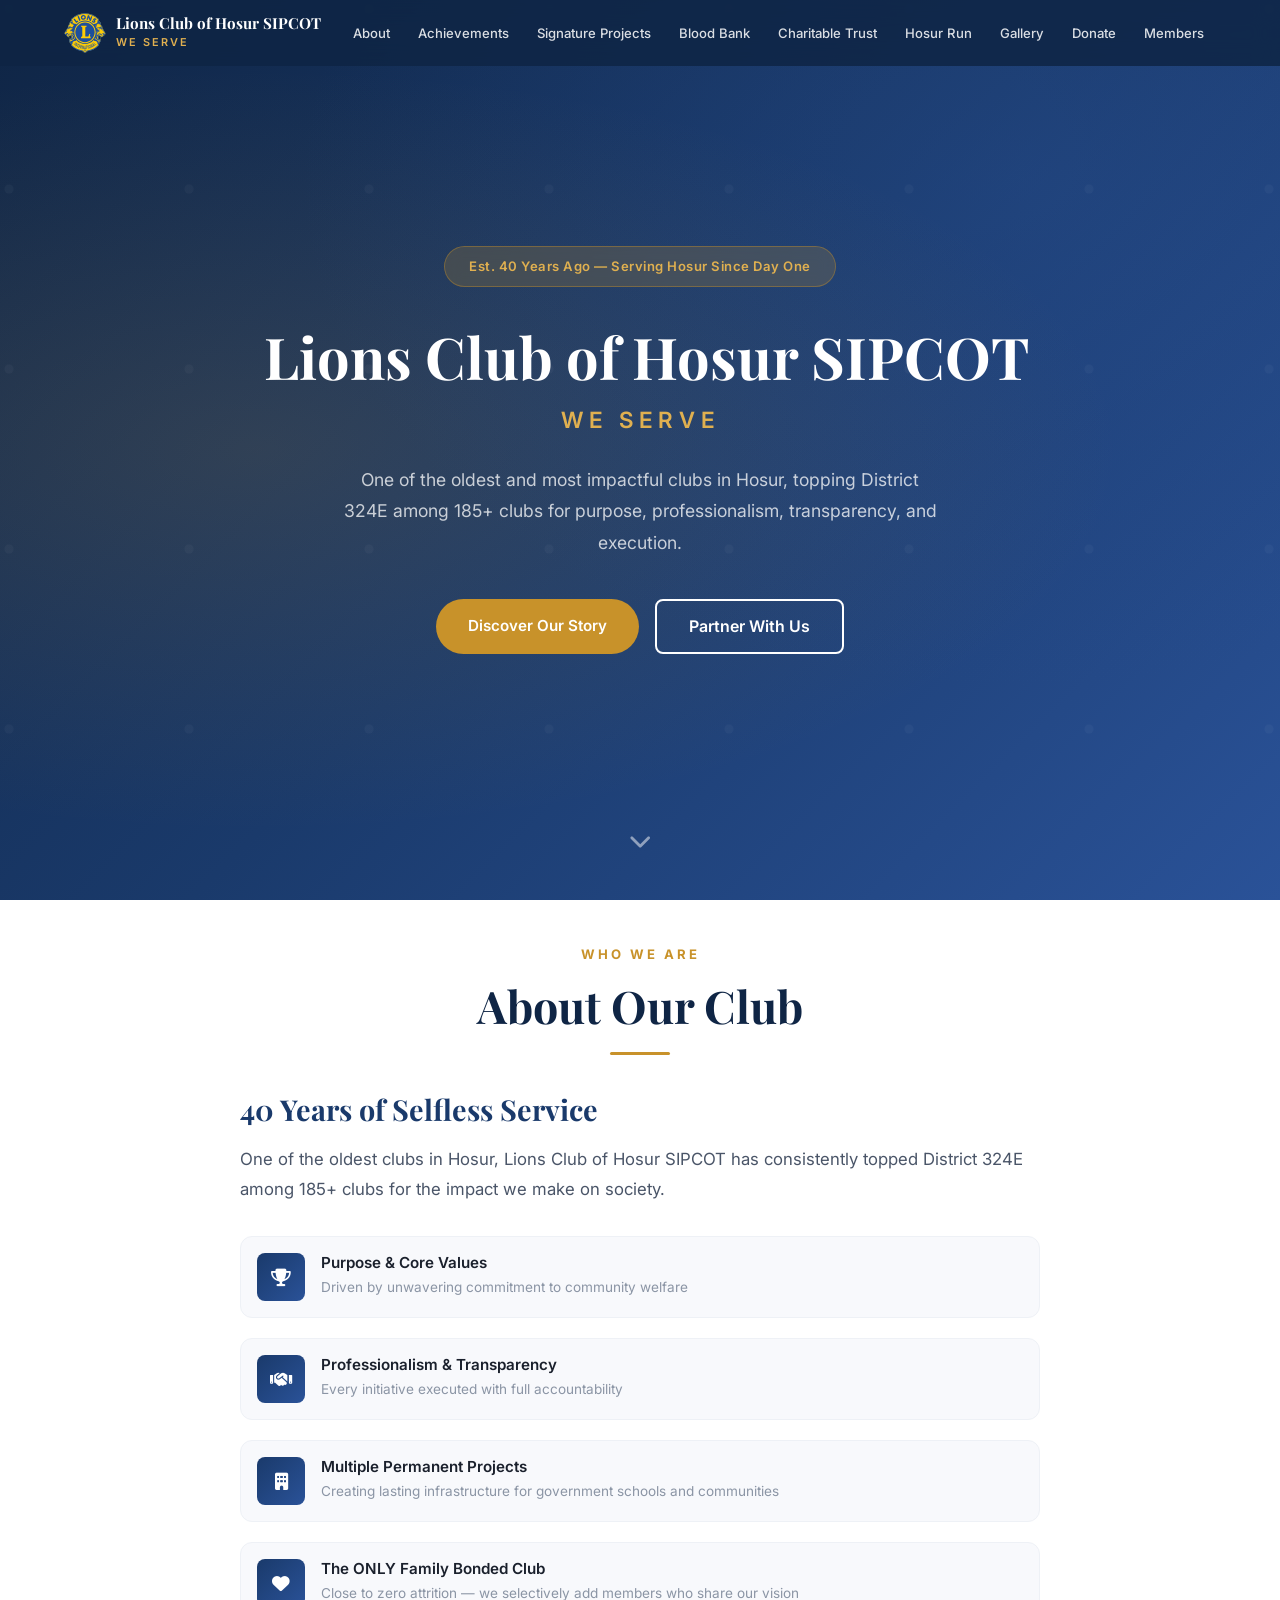
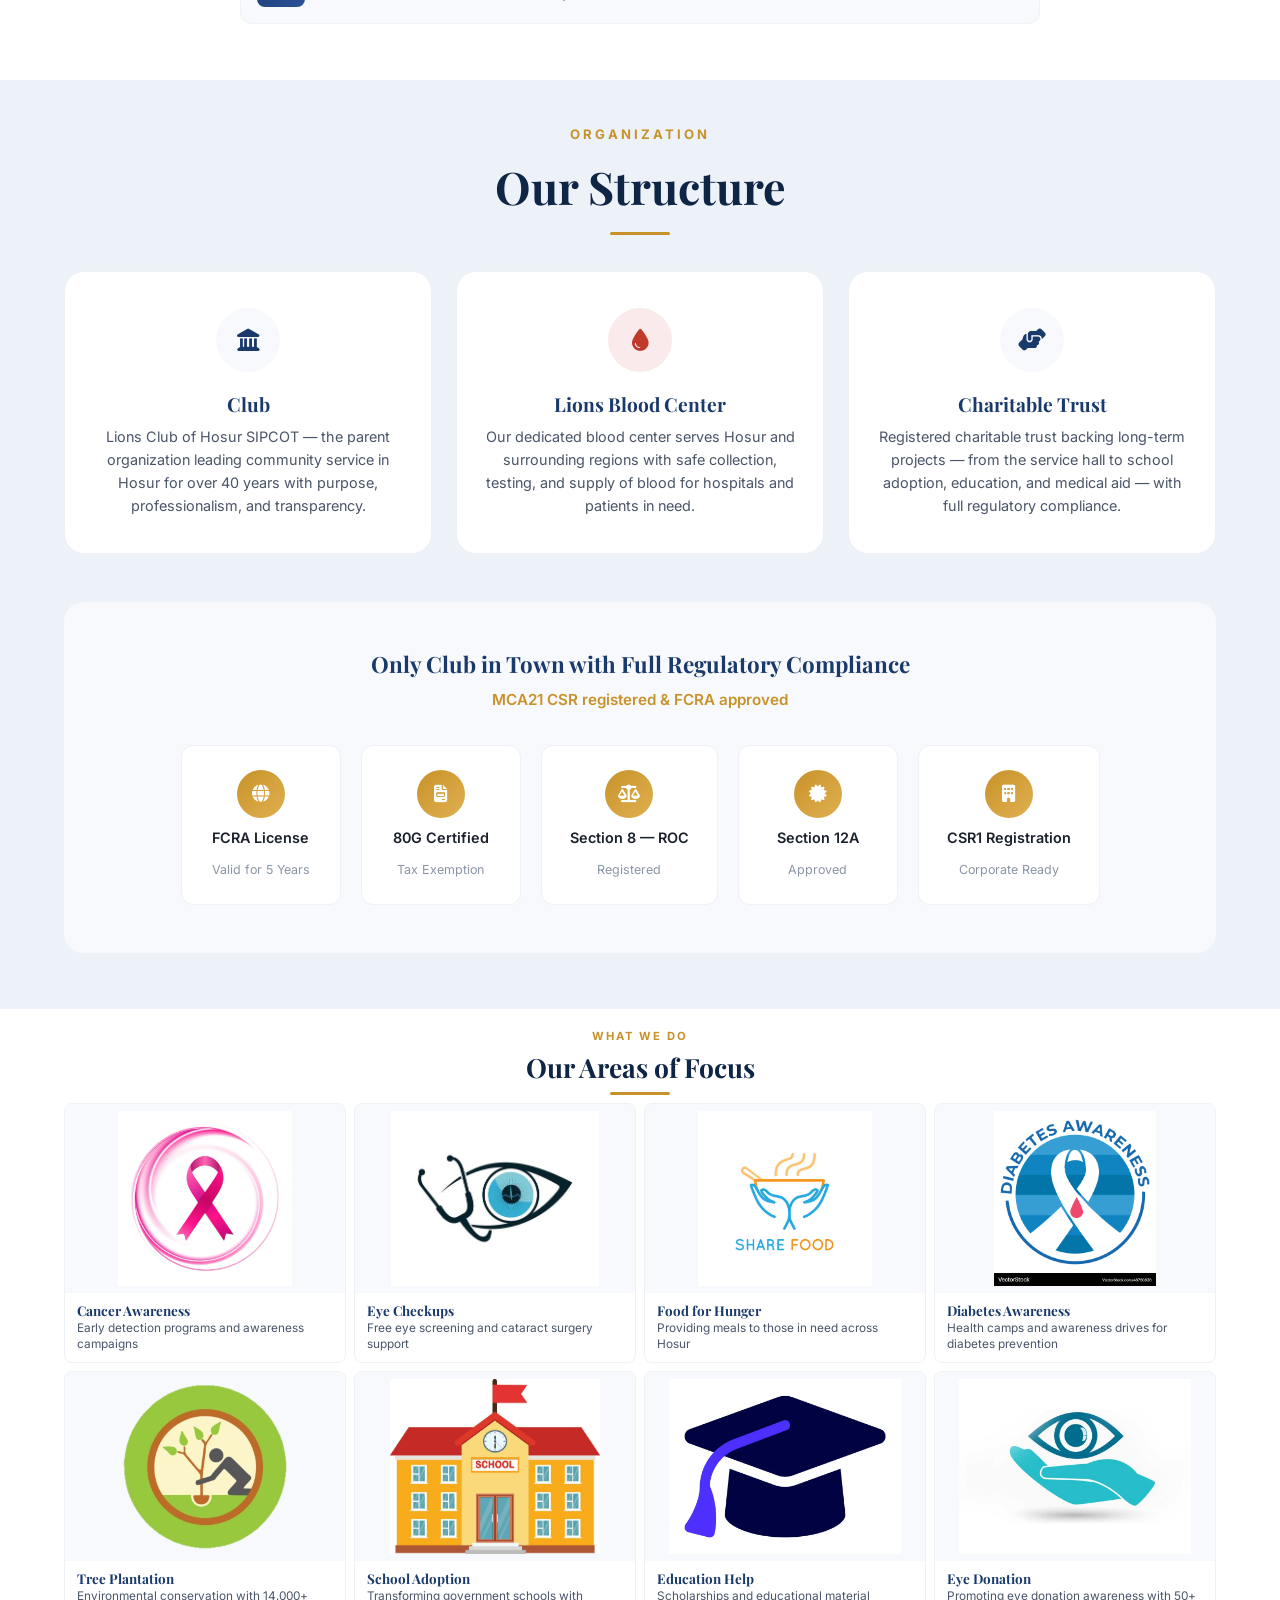
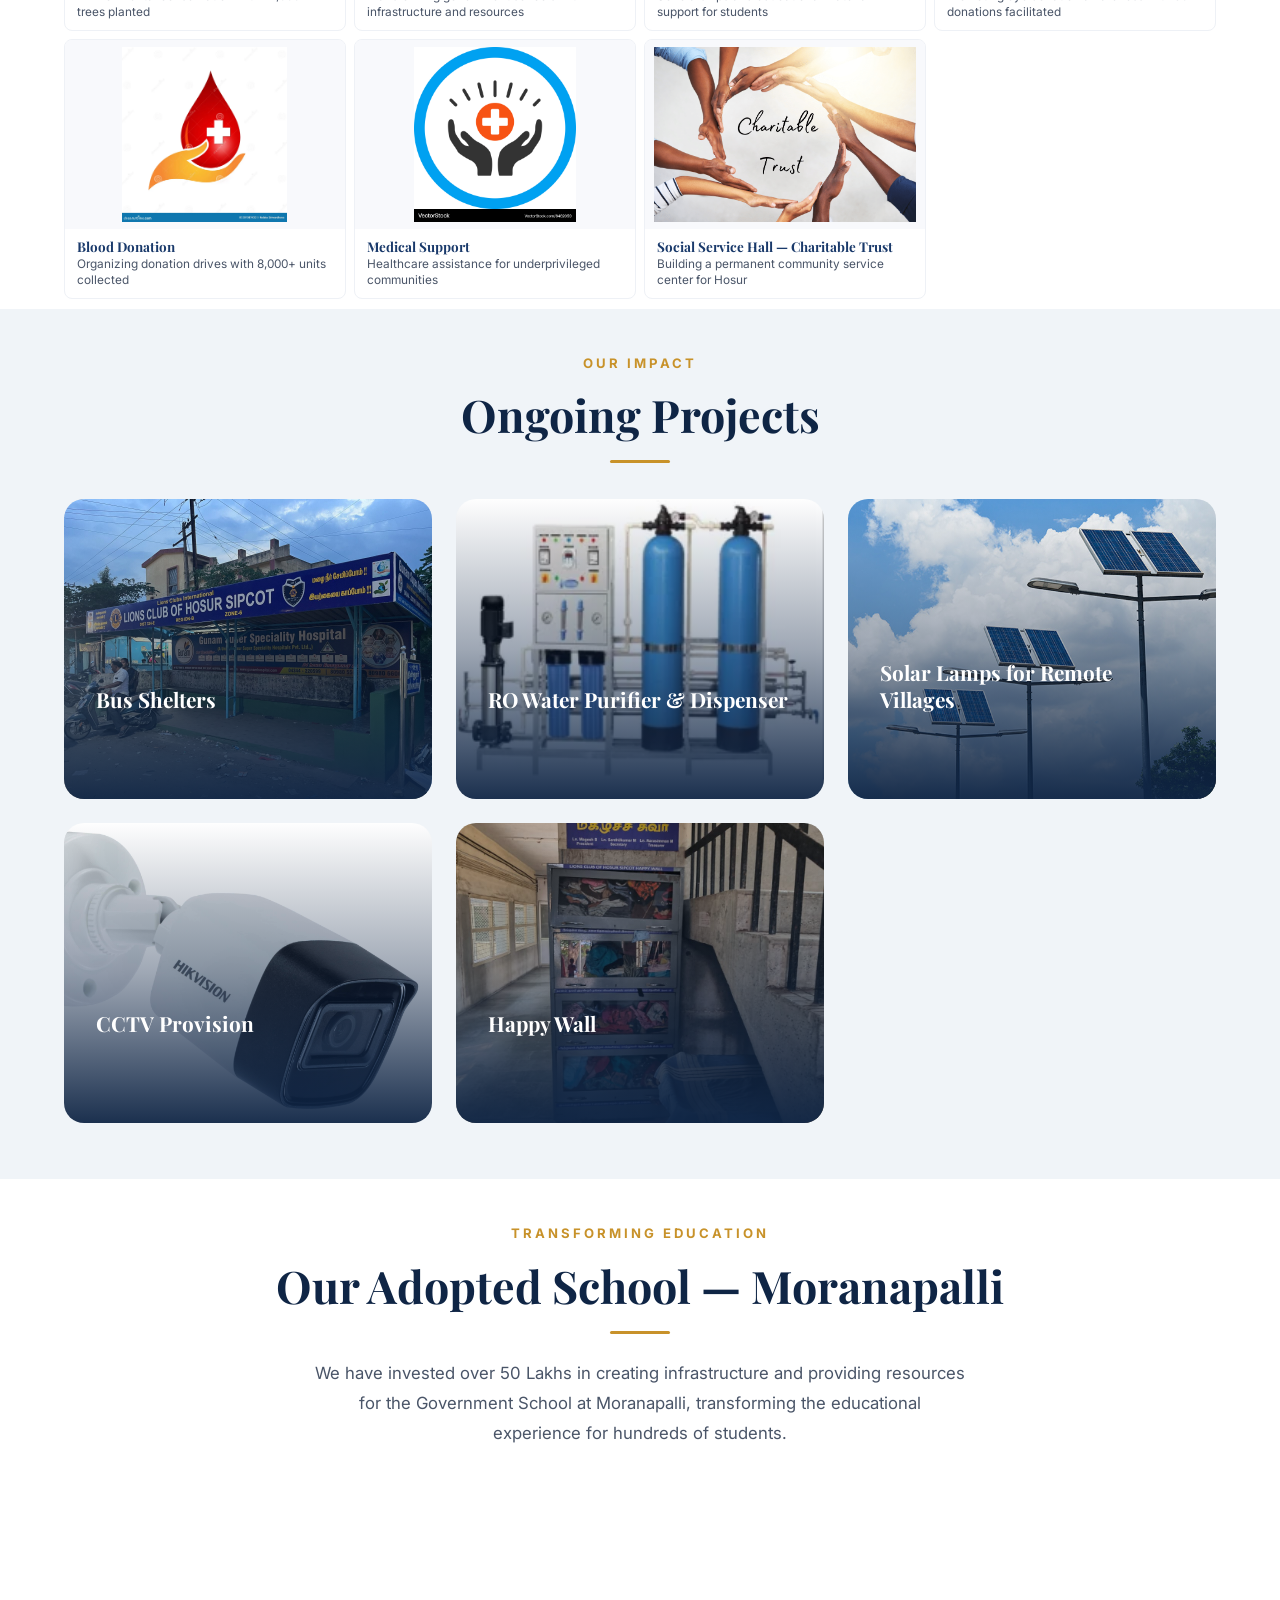
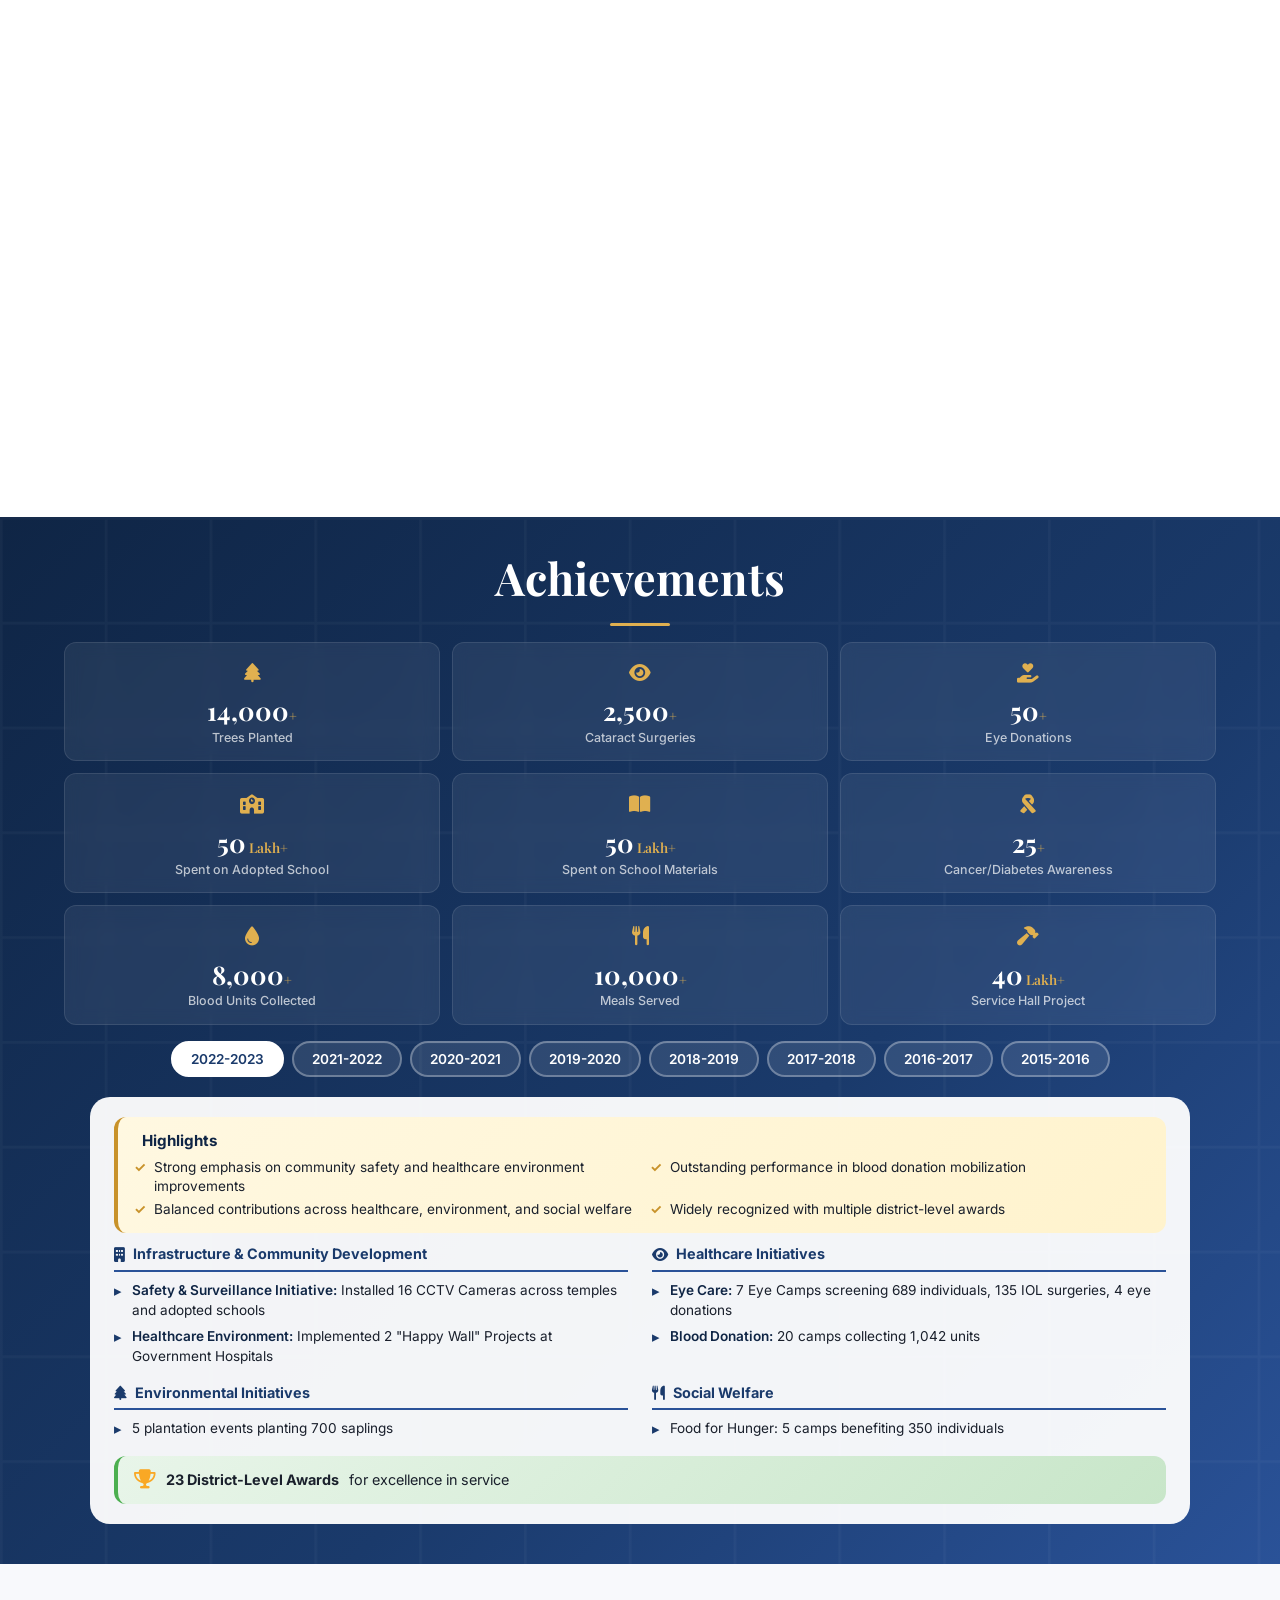
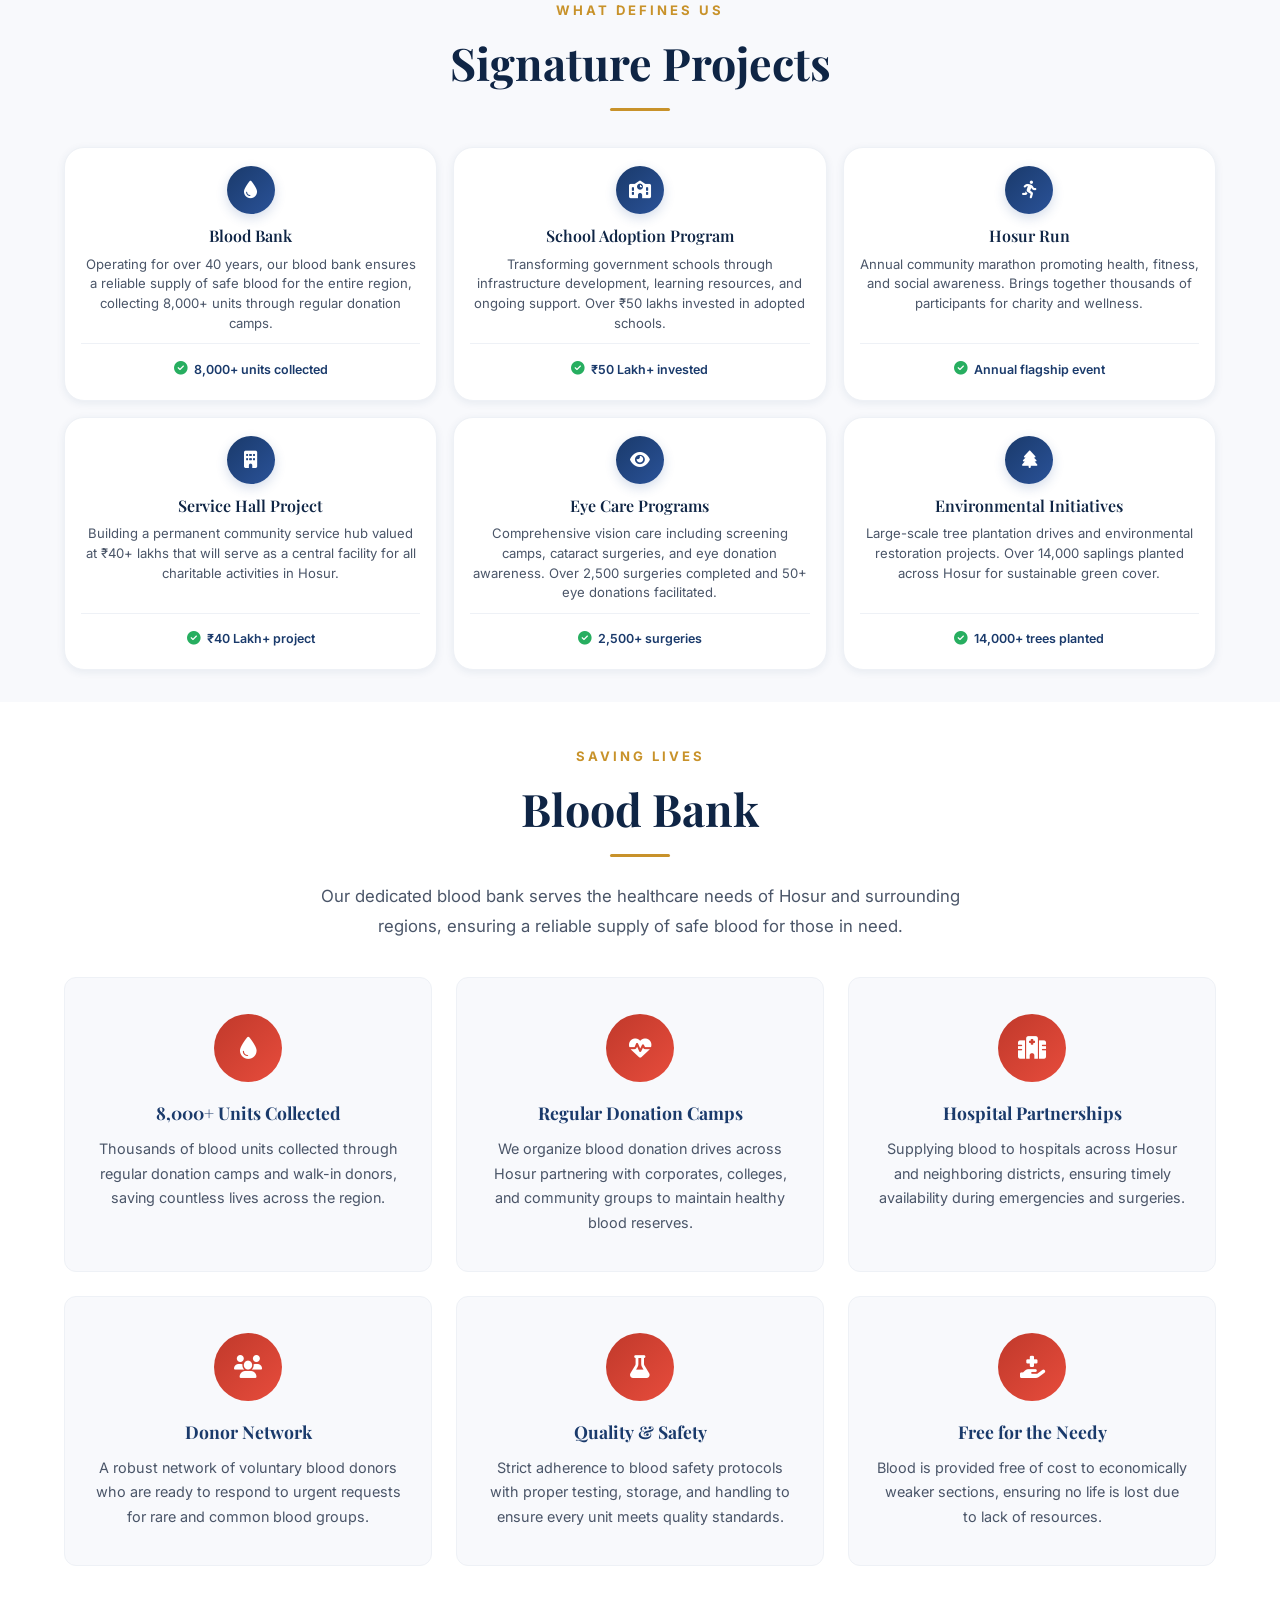
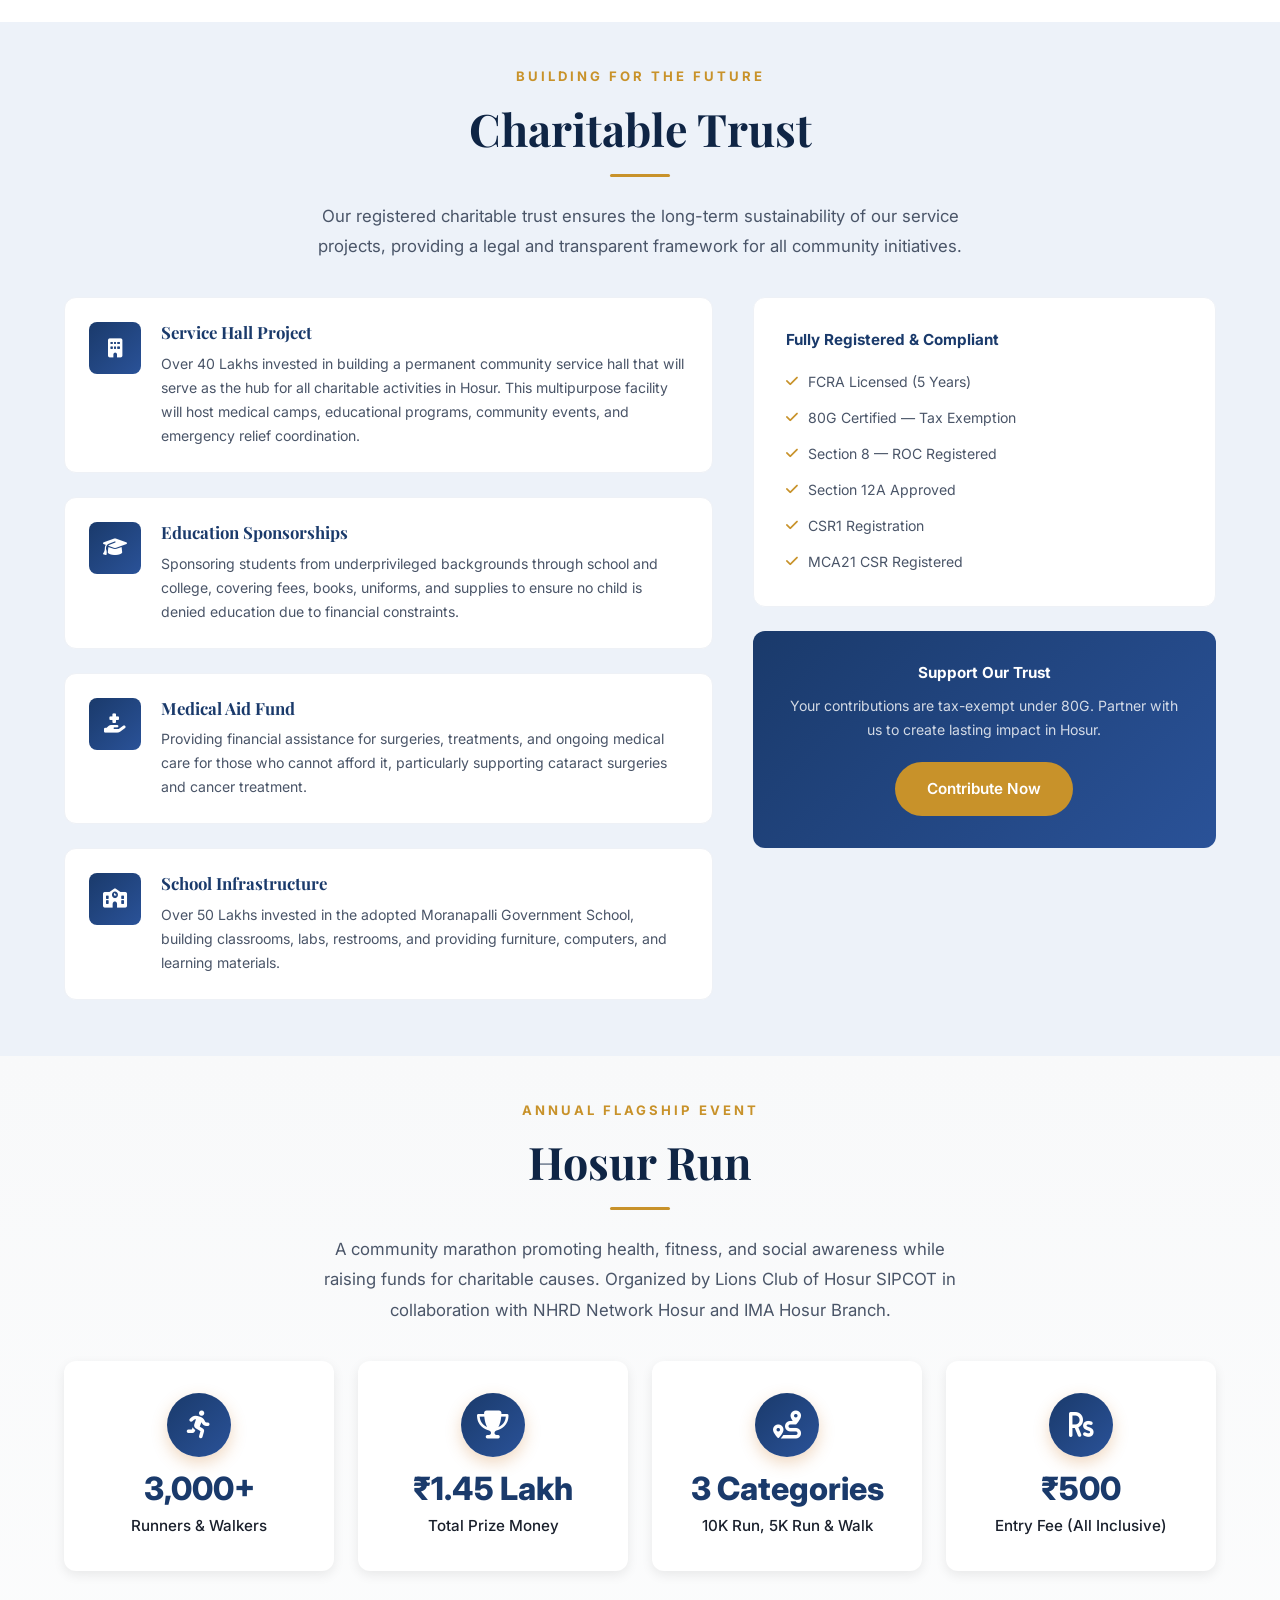
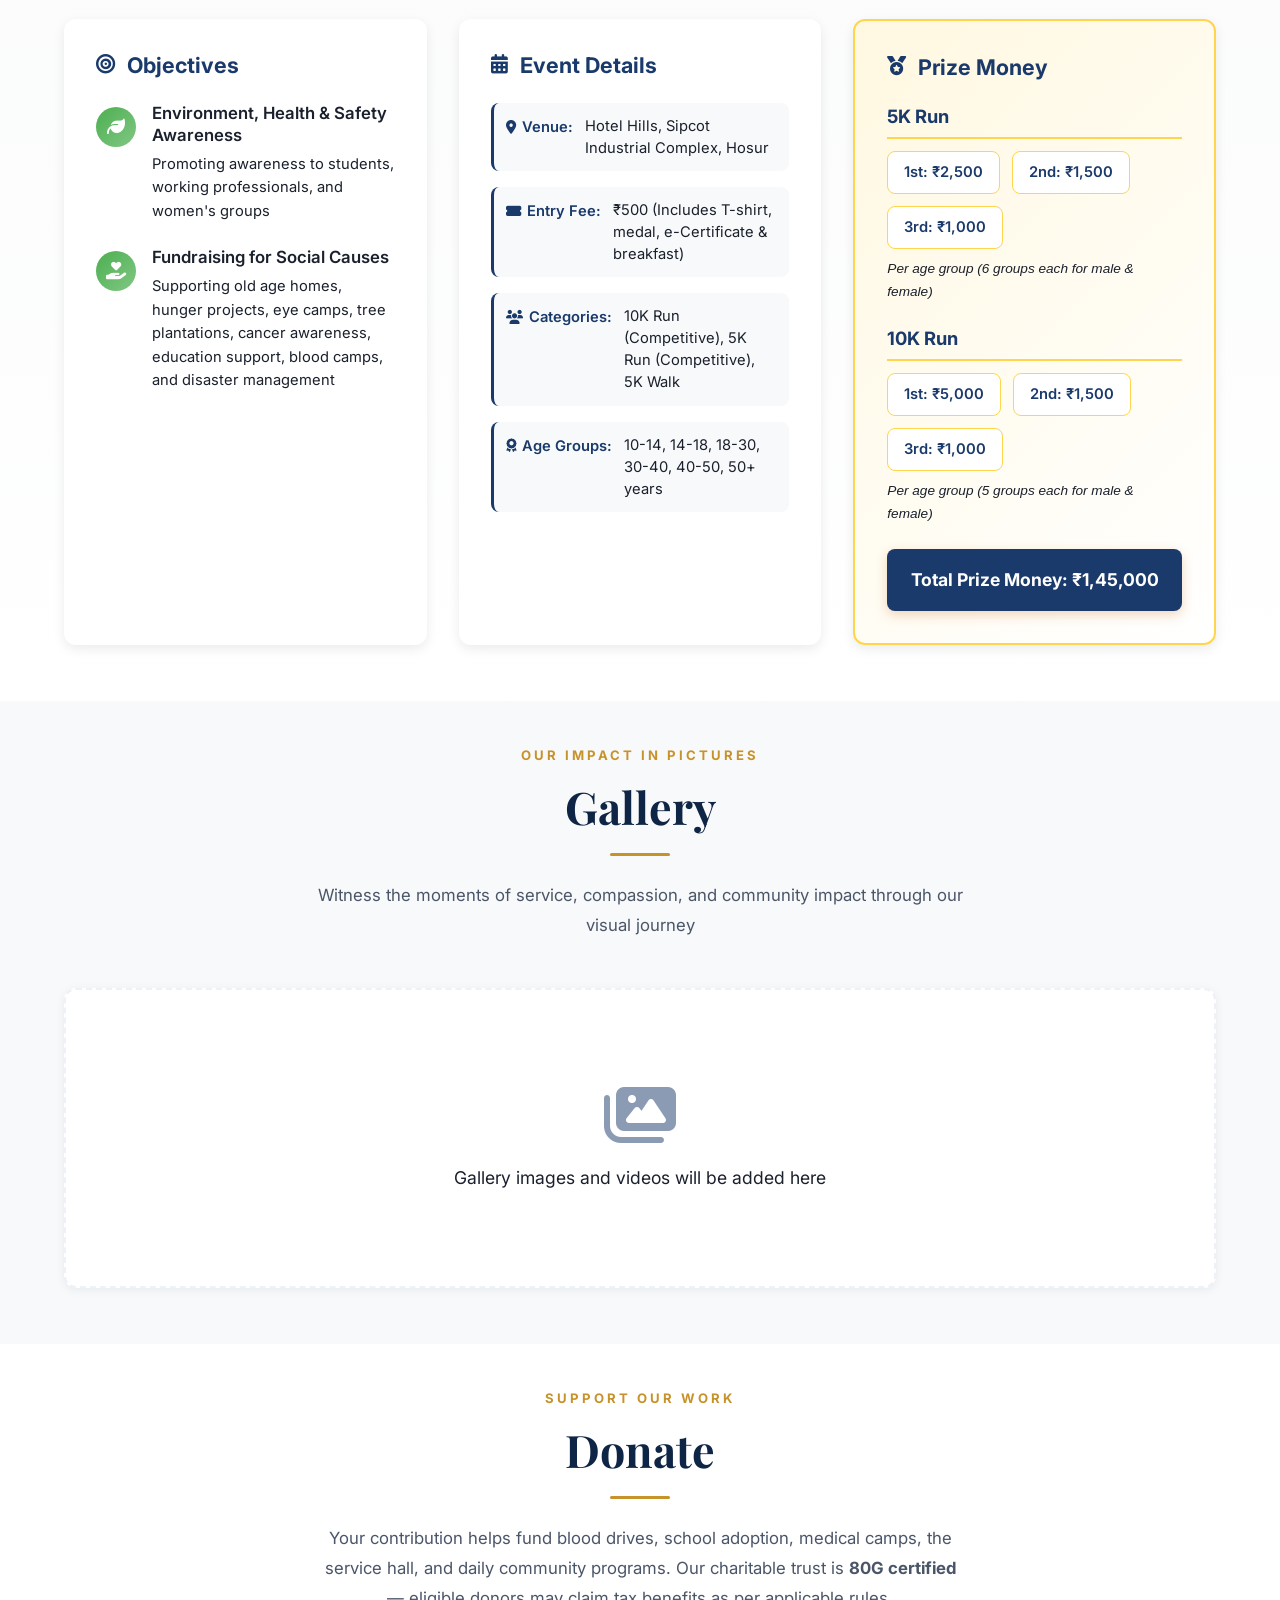
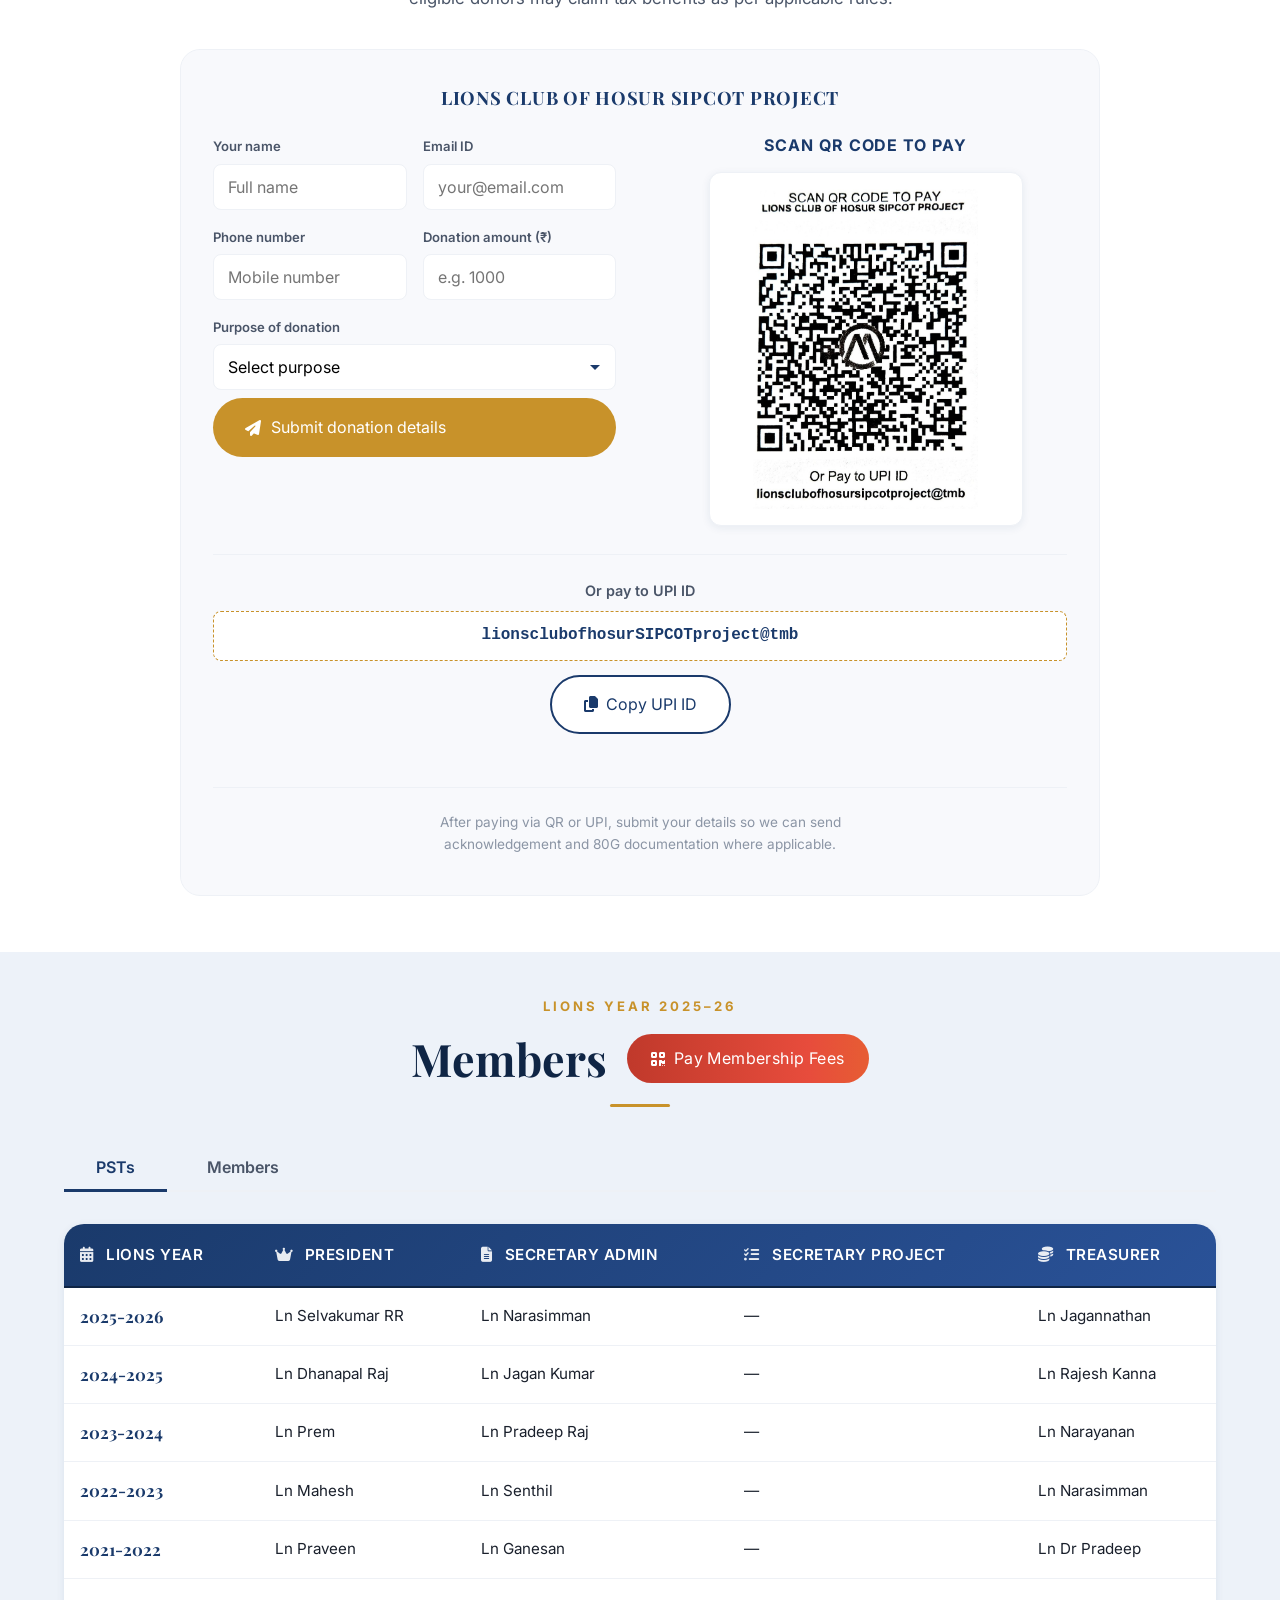
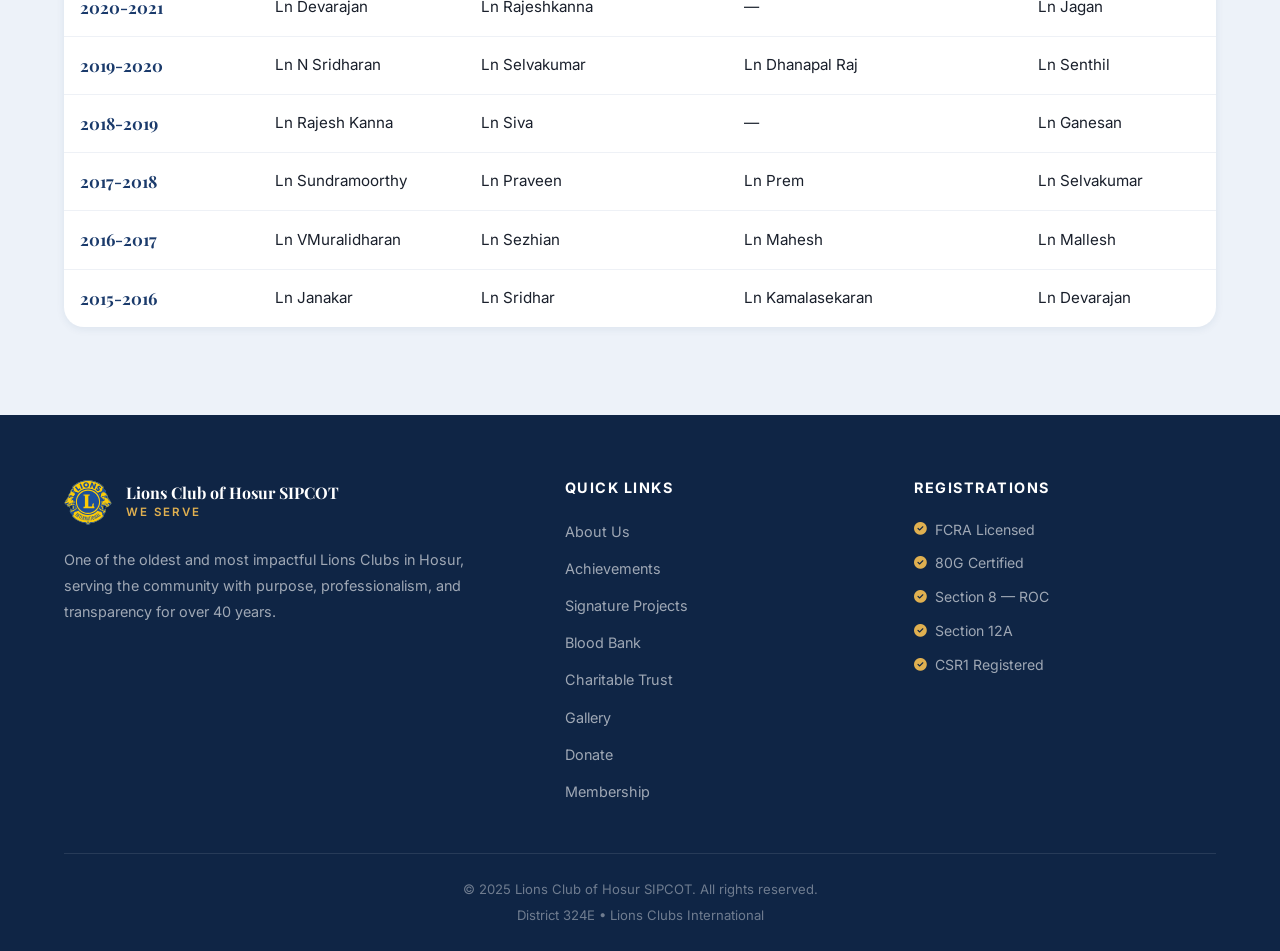
==== commit 6c51a305: "Update website: latest changes to main pages and styles" ====
--- a/index.html
+++ b/index.html
@@ -31,6 +31,7 @@
         <li><a href="#signatures" class="nav-link">Signature Projects</a></li>
         <li><a href="bloodbank.html" class="nav-link">Blood Bank</a></li>
         <li><a href="charitabletrust.html" class="nav-link">Charitable Trust</a></li>
+        <li><a href="hosurrun.html" class="nav-link">Hosur Run</a></li>
         <li><a href="#gallery" class="nav-link">Gallery</a></li>
         <li><a href="#donate" class="nav-link">Donate</a></li>
         <li><a href="#membership" class="nav-link">Members</a></li>
@@ -329,11 +330,10 @@
     <div class="achievements-overlay"></div>
     <div class="container">
       <div class="section-header light">
-        <span class="section-label">Our Milestones</span>
         <h2 class="section-title">Achievements</h2>
         <div class="section-divider"></div>
       </div>
-      
+
       <!-- Overall Stats Grid -->
       <div class="stats-grid">
         <div class="stat-card">
@@ -385,8 +385,6 @@
 
       <!-- Year-wise Achievements -->
       <div class="achievements-yearwise">
-        <h3 class="yearwise-title">Year-wise Achievements</h3>
-        
         <!-- Year Buttons -->
         <div class="year-buttons">
           <button class="year-btn active" data-year="2022-2023">2022-2023</button>
@@ -775,9 +773,6 @@
         <span class="section-label">What Defines Us</span>
         <h2 class="section-title">Signature Projects</h2>
         <div class="section-divider"></div>
-        <p class="section-description">
-          These cornerstone initiatives represent our commitment to sustainable, high-impact community service across Hosur.
-        </p>
       </div>
       <div class="signature-grid">
         <a href="bloodbank.html" class="signature-card">
--- a/styles.css
+++ b/styles.css
@@ -865,6 +865,11 @@
 .achievements {
   position: relative;
   background: linear-gradient(135deg, var(--primary-dark) 0%, var(--primary) 60%, var(--primary-light) 100%);
+  padding: 32px 0 40px;
+}
+
+.achievements .section-header {
+  margin-bottom: 16px;
 }
 
 .achievements-overlay {
@@ -881,7 +886,7 @@
 .stats-grid {
   display: grid;
   grid-template-columns: repeat(3, 1fr);
-  gap: 24px;
+  gap: 12px;
 }
 
 .stat-card {
@@ -889,7 +894,7 @@
   backdrop-filter: blur(8px);
   border: 1px solid rgba(255, 255, 255, 0.1);
   border-radius: var(--radius-md);
-  padding: 36px 24px;
+  padding: 14px 16px;
   text-align: center;
   transition: var(--transition);
 }
@@ -900,9 +905,9 @@
 }
 
 .stat-icon {
-  font-size: 1.6rem;
+  font-size: 1.2rem;
   color: var(--accent-light);
-  margin-bottom: 16px;
+  margin-bottom: 6px;
 }
 
 .stat-value {
@@ -912,55 +917,47 @@
 
 .stat-number {
   font-family: 'Playfair Display', serif;
-  font-size: 2.6rem;
+  font-size: 1.6rem;
   font-weight: 700;
   color: var(--white);
 }
 
 .stat-suffix {
   font-family: 'Playfair Display', serif;
-  font-size: 1.1rem;
+  font-size: 0.85rem;
   font-weight: 600;
   color: var(--accent-light);
 }
 
 .stat-label {
-  font-size: 0.88rem;
+  font-size: 0.78rem;
   color: rgba(255, 255, 255, 0.7);
-  margin-top: 8px;
+  margin-top: 4px;
   font-weight: 500;
+  line-height: 1.3;
 }
 
 /* Year-wise Achievements */
 .achievements-yearwise {
-  margin-top: 64px;
-}
-
-.yearwise-title {
-  font-family: 'Playfair Display', serif;
-  font-size: 2rem;
-  font-weight: 600;
-  color: var(--white);
-  text-align: center;
-  margin-bottom: 32px;
+  margin-top: 16px;
 }
 
 .year-buttons {
   display: flex;
   flex-wrap: wrap;
-  gap: 12px;
+  gap: 8px;
   justify-content: center;
-  margin-bottom: 40px;
+  margin-bottom: 20px;
 }
 
 .year-btn {
-  padding: 12px 28px;
+  padding: 8px 18px;
   background: rgba(255, 255, 255, 0.1);
   border: 2px solid rgba(255, 255, 255, 0.3);
   border-radius: 50px;
   color: var(--white);
   font-family: 'Inter', sans-serif;
-  font-size: 0.95rem;
+  font-size: 0.85rem;
   font-weight: 600;
   cursor: pointer;
   transition: all 0.3s ease;
@@ -982,13 +979,15 @@
   display: none;
   background: rgba(255, 255, 255, 0.95);
   border-radius: var(--radius-lg);
-  padding: 40px;
-  max-width: 900px;
+  padding: 20px 24px;
+  max-width: 1100px;
   margin: 0 auto;
 }
 
 .year-content.active {
-  display: block;
+  display: grid;
+  grid-template-columns: 1fr 1fr;
+  gap: 12px 24px;
   animation: fadeIn 0.4s ease;
 }
 
@@ -1006,34 +1005,38 @@
 .year-highlights {
   background: linear-gradient(135deg, #fff8e1 0%, #fff3cd 100%);
   border-left: 4px solid var(--accent);
-  padding: 24px;
+  padding: 14px 16px;
   border-radius: var(--radius-md);
-  margin-bottom: 28px;
+  margin-bottom: 0;
+  grid-column: 1 / -1;
 }
 
 .year-highlights h4 {
   font-family: 'Inter', sans-serif;
-  font-size: 1.15rem;
+  font-size: 0.95rem;
   font-weight: 700;
   color: var(--primary-dark);
-  margin-bottom: 16px;
-  display: flex;
-  align-items: center;
-  gap: 10px;
+  margin-bottom: 8px;
+  display: flex;
+  align-items: center;
+  gap: 8px;
 }
 
 .year-highlights ul {
   list-style: none;
   padding: 0;
   margin: 0;
+  display: grid;
+  grid-template-columns: 1fr 1fr;
+  gap: 4px 16px;
 }
 
 .year-highlights li {
-  padding-left: 24px;
+  padding-left: 20px;
   position: relative;
-  margin-bottom: 10px;
   color: var(--dark);
-  line-height: 1.6;
+  font-size: 0.85rem;
+  line-height: 1.4;
 }
 
 .year-highlights li:before {
@@ -1045,19 +1048,19 @@
 }
 
 .achievement-category {
-  margin-bottom: 28px;
+  margin-bottom: 0;
 }
 
 .achievement-category h4 {
   font-family: 'Inter', sans-serif;
-  font-size: 1.1rem;
+  font-size: 0.9rem;
   font-weight: 700;
   color: var(--primary);
-  margin-bottom: 14px;
-  display: flex;
-  align-items: center;
-  gap: 10px;
-  padding-bottom: 8px;
+  margin-bottom: 8px;
+  display: flex;
+  align-items: center;
+  gap: 8px;
+  padding-bottom: 6px;
   border-bottom: 2px solid var(--primary-light);
 }
 
@@ -1068,11 +1071,12 @@
 }
 
 .achievement-category li {
-  padding-left: 24px;
+  padding-left: 18px;
   position: relative;
-  margin-bottom: 12px;
+  margin-bottom: 5px;
   color: var(--dark);
-  line-height: 1.7;
+  font-size: 0.85rem;
+  line-height: 1.5;
 }
 
 .achievement-category li:before {
@@ -1080,7 +1084,7 @@
   position: absolute;
   left: 0;
   color: var(--primary);
-  font-size: 1.1rem;
+  font-size: 0.95rem;
 }
 
 .achievement-category li strong {
@@ -1091,19 +1095,20 @@
 .achievement-awards {
   background: linear-gradient(135deg, #e8f5e9 0%, #c8e6c9 100%);
   border-left: 4px solid #4caf50;
-  padding: 20px 24px;
+  padding: 12px 16px;
   border-radius: var(--radius-md);
-  margin-top: 28px;
-  font-size: 1.05rem;
+  margin-top: 0;
+  font-size: 0.9rem;
   color: var(--dark);
   display: flex;
   align-items: center;
-  gap: 12px;
+  gap: 10px;
+  grid-column: 1 / -1;
 }
 
 .achievement-awards i {
   color: #f9a825;
-  font-size: 1.5rem;
+  font-size: 1.2rem;
 }
 
 /* ========================================
@@ -1112,19 +1117,20 @@
 
 .signatures {
   background: var(--off-white);
+  padding: 32px 0;
 }
 
 .signature-grid {
   display: grid;
   grid-template-columns: repeat(3, 1fr);
-  gap: 28px;
+  gap: 16px;
 }
 
 .signature-card {
   background: var(--white);
   border: 1px solid var(--light-gray);
   border-radius: var(--radius-lg);
-  padding: 32px 28px;
+  padding: 18px 16px;
   text-align: center;
   transition: var(--transition);
   box-shadow: var(--shadow-sm);
@@ -1137,59 +1143,58 @@
 
 .signature-card:hover {
   box-shadow: var(--shadow-lg);
-  transform: translateY(-6px);
+  transform: translateY(-4px);
   text-decoration: none;
-}
   border-color: var(--primary-light);
 }
 
 .signature-icon {
-  width: 72px;
-  height: 72px;
+  width: 48px;
+  height: 48px;
   display: flex;
   align-items: center;
   justify-content: center;
   background: linear-gradient(135deg, var(--primary), var(--primary-light));
   color: var(--white);
   border-radius: 50%;
-  font-size: 1.6rem;
-  margin: 0 auto 24px;
+  font-size: 1.1rem;
+  margin: 0 auto 12px;
   box-shadow: 0 4px 12px rgba(42, 82, 152, 0.2);
 }
 
 .signature-card h3 {
   font-family: 'Playfair Display', serif;
-  font-size: 1.3rem;
+  font-size: 1rem;
   font-weight: 600;
   color: var(--primary-dark);
-  margin-bottom: 16px;
+  margin-bottom: 8px;
 }
 
 .signature-card p {
-  font-size: 0.95rem;
+  font-size: 0.82rem;
   color: var(--dark-gray);
-  line-height: 1.7;
-  margin-bottom: 20px;
+  line-height: 1.5;
+  margin-bottom: 10px;
   flex-grow: 1;
 }
 
 .signature-impact {
-  padding-top: 16px;
+  padding-top: 10px;
   border-top: 1px solid var(--light-gray);
 }
 
 .signature-impact span {
   display: inline-flex;
   align-items: center;
-  gap: 8px;
-  font-size: 0.88rem;
+  gap: 6px;
+  font-size: 0.78rem;
   font-weight: 600;
   color: var(--primary);
 }
 
 .signature-impact i {
   color: #27ae60;
-  font-size: 1rem;
+  font-size: 0.85rem;
 }
 
 /* ========================================
@@ -3325,33 +3330,71 @@
   margin-bottom: 0;
 }
 
+@keyframes pay-shimmer {
+  0%   { background-position: 0% 50%; }
+  50%  { background-position: 100% 50%; }
+  100% { background-position: 0% 50%; }
+}
+
+@keyframes pay-pulse {
+  0%, 100% { box-shadow: 0 0 0 0 rgba(220, 38, 38, 0.5), 0 4px 15px rgba(220, 38, 38, 0.3); }
+  50%       { box-shadow: 0 0 0 8px rgba(220, 38, 38, 0), 0 4px 20px rgba(220, 38, 38, 0.5); }
+}
+
+@keyframes pay-icon-bounce {
+  0%, 100% { transform: scale(1) rotate(0deg); }
+  25%       { transform: scale(1.2) rotate(-8deg); }
+  75%       { transform: scale(1.2) rotate(8deg); }
+}
+
 .btn-pay-fees {
   display: inline-flex;
   align-items: center;
   gap: 8px;
-  padding: 10px 22px;
+  padding: 11px 24px;
   font-size: 0.88rem;
   font-weight: 700;
   border-radius: 50px;
   cursor: pointer;
-  border: 2px solid var(--primary);
-  background: transparent;
-  color: var(--primary);
+  border: none;
+  background: linear-gradient(270deg, #c0392b, #e74c3c, #e67e22, #e74c3c, #c0392b);
+  background-size: 300% 300%;
+  color: #fff;
   font-family: 'Inter', sans-serif;
-  transition: var(--transition);
   white-space: nowrap;
-  letter-spacing: 0.3px;
+  letter-spacing: 0.4px;
+  animation: pay-shimmer 3s ease infinite, pay-pulse 2s ease-in-out infinite;
+  transition: transform 0.2s ease, filter 0.2s ease;
+  position: relative;
+  overflow: hidden;
+}
+
+.btn-pay-fees::before {
+  content: '';
+  position: absolute;
+  top: -50%;
+  left: -75%;
+  width: 50%;
+  height: 200%;
+  background: rgba(255, 255, 255, 0.2);
+  transform: skewX(-20deg);
+  animation: pay-shine-sweep 3s ease-in-out infinite;
+}
+
+@keyframes pay-shine-sweep {
+  0%   { left: -75%; }
+  40%  { left: 125%; }
+  100% { left: 125%; }
 }
 
 .btn-pay-fees:hover {
-  background: var(--primary);
-  color: var(--white);
-  transform: translateY(-2px);
-  box-shadow: 0 6px 20px rgba(26, 58, 107, 0.25);
+  transform: translateY(-3px) scale(1.04);
+  filter: brightness(1.1);
 }
 
 .btn-pay-fees i {
   font-size: 1rem;
+  animation: pay-icon-bounce 2s ease-in-out infinite;
 }
 
 /* ========================================
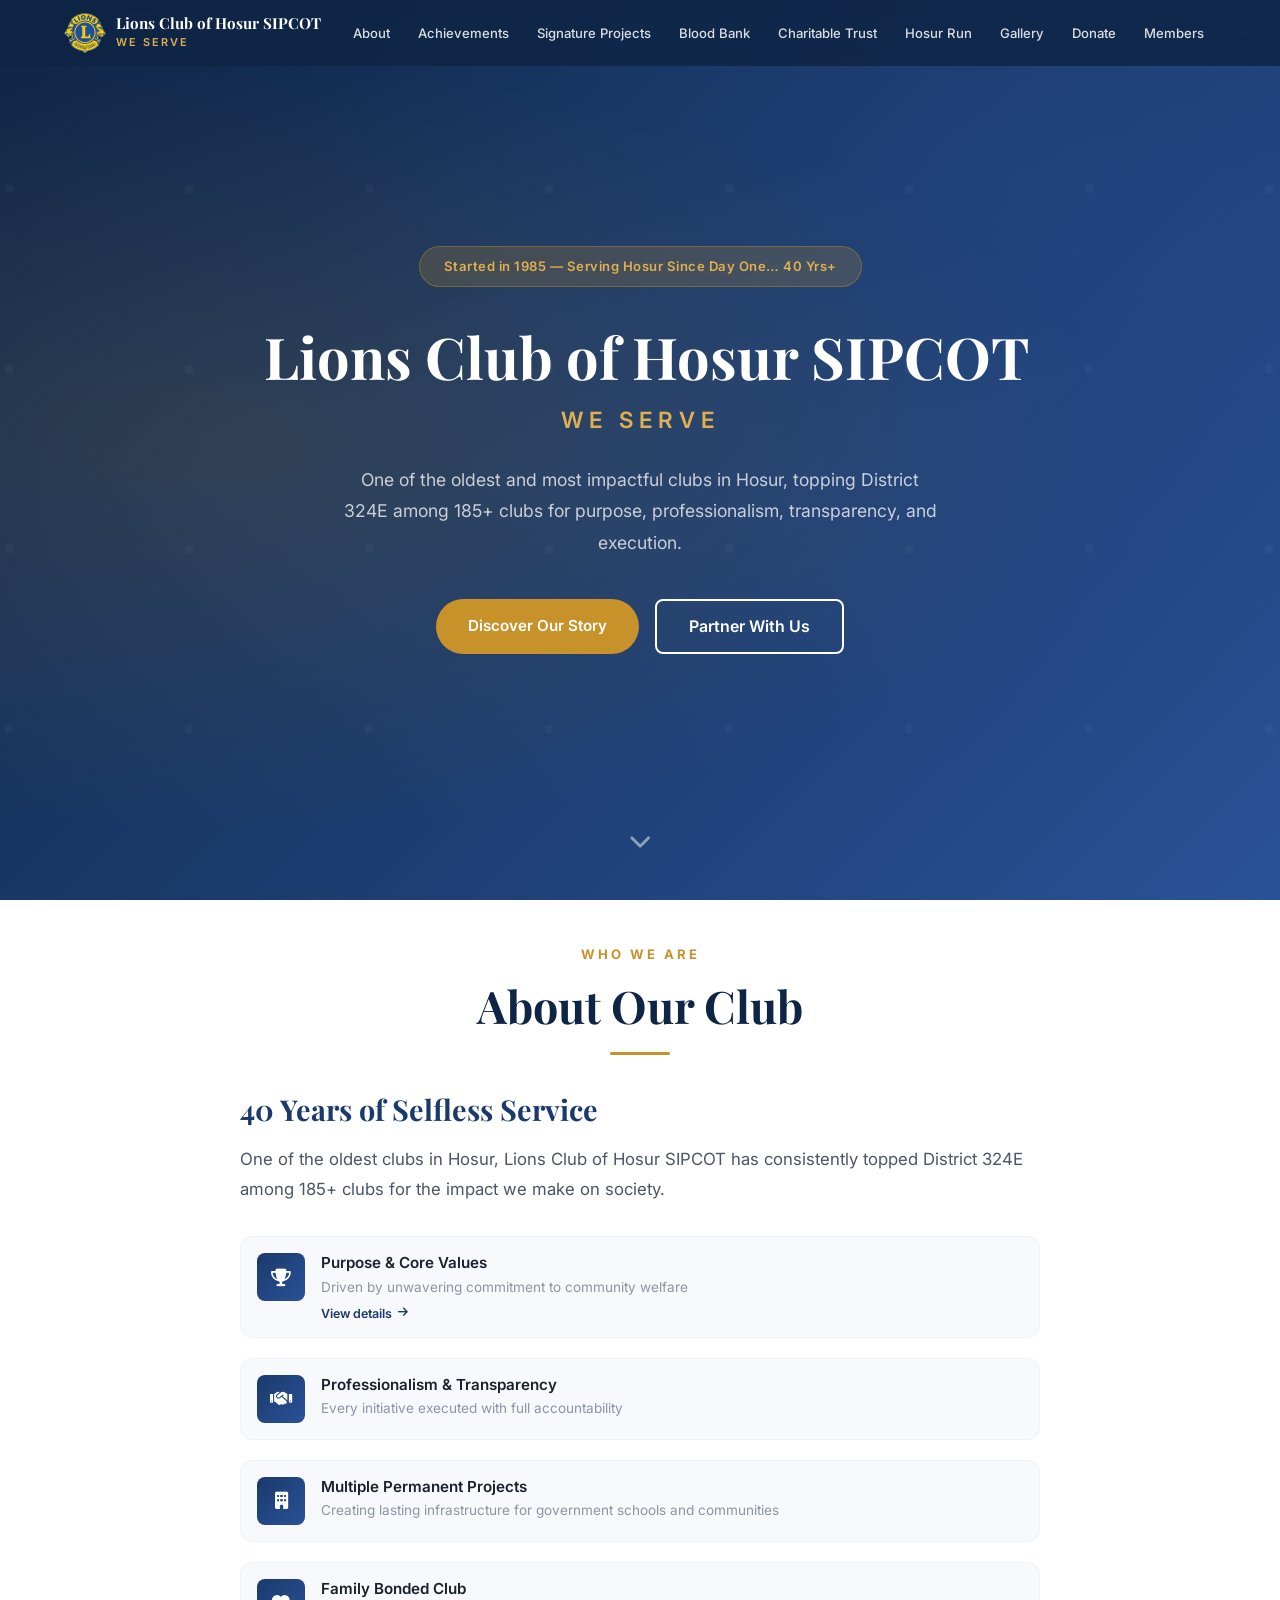
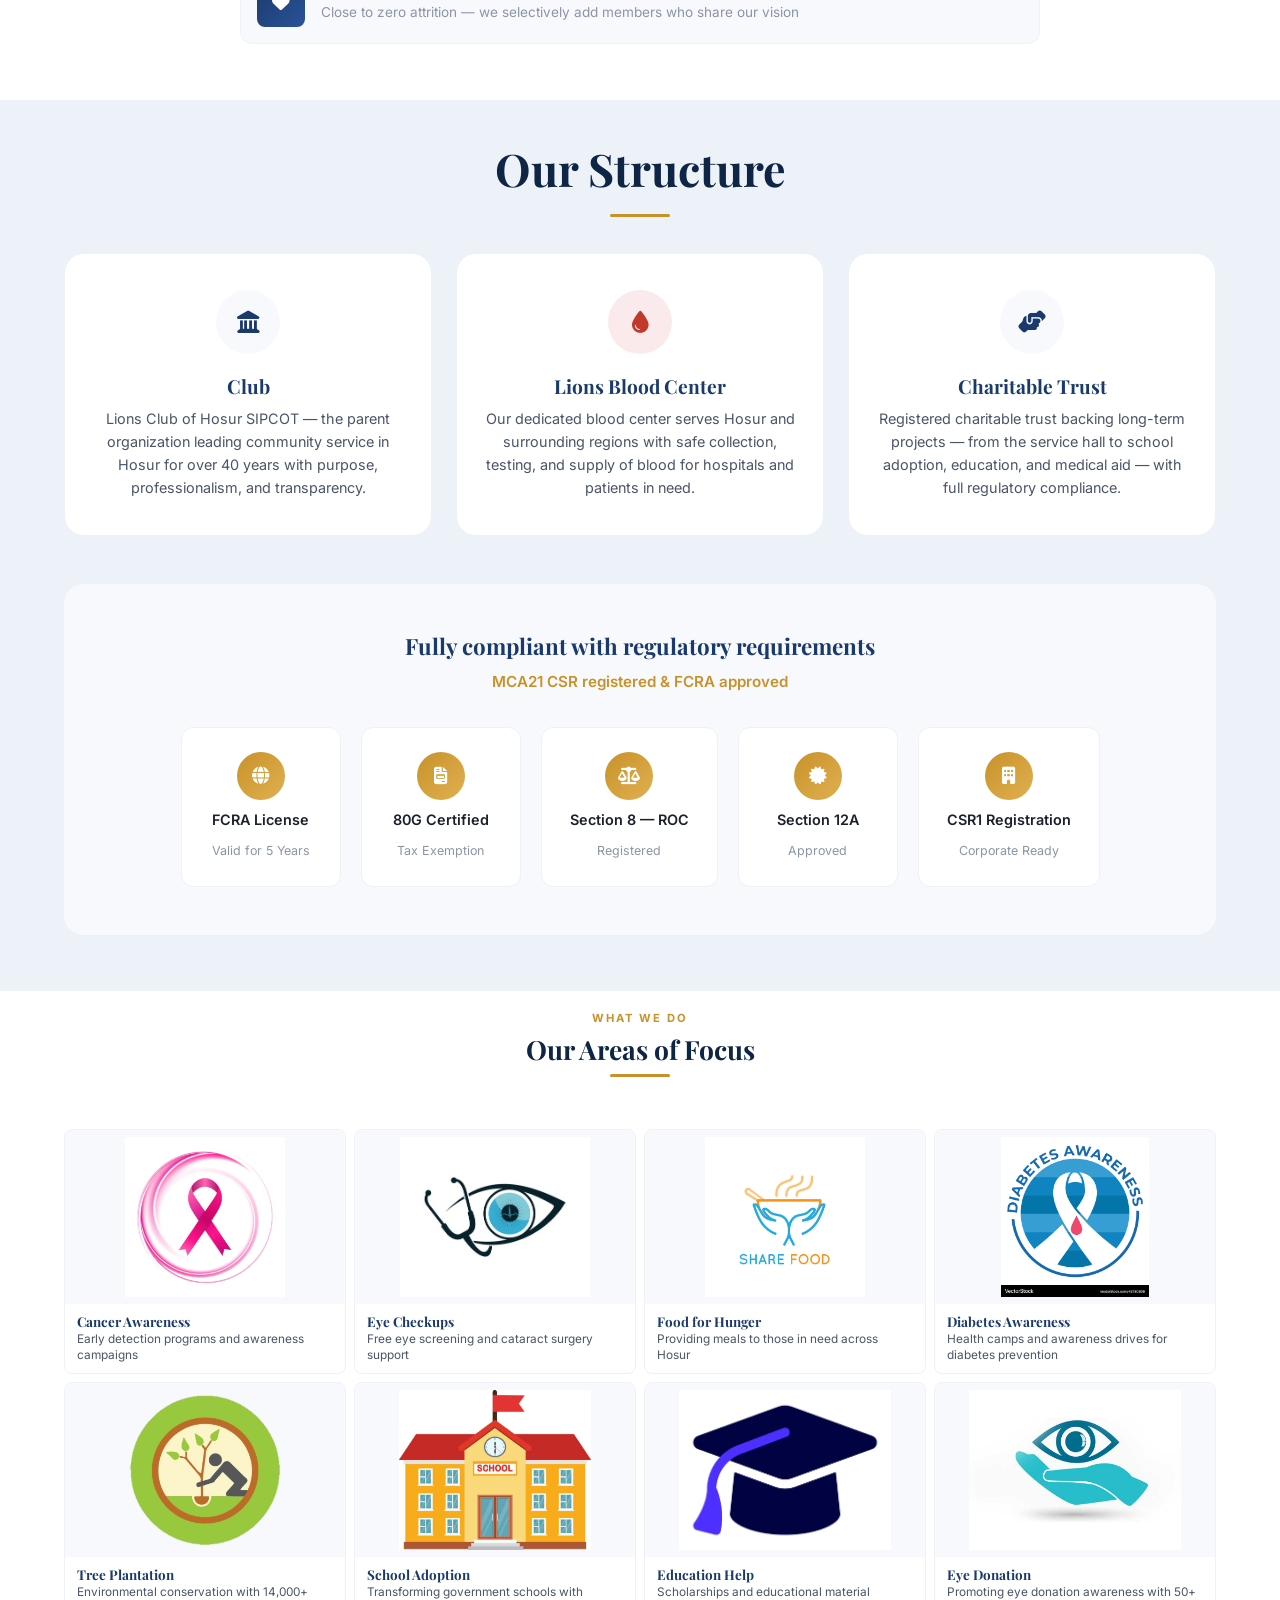
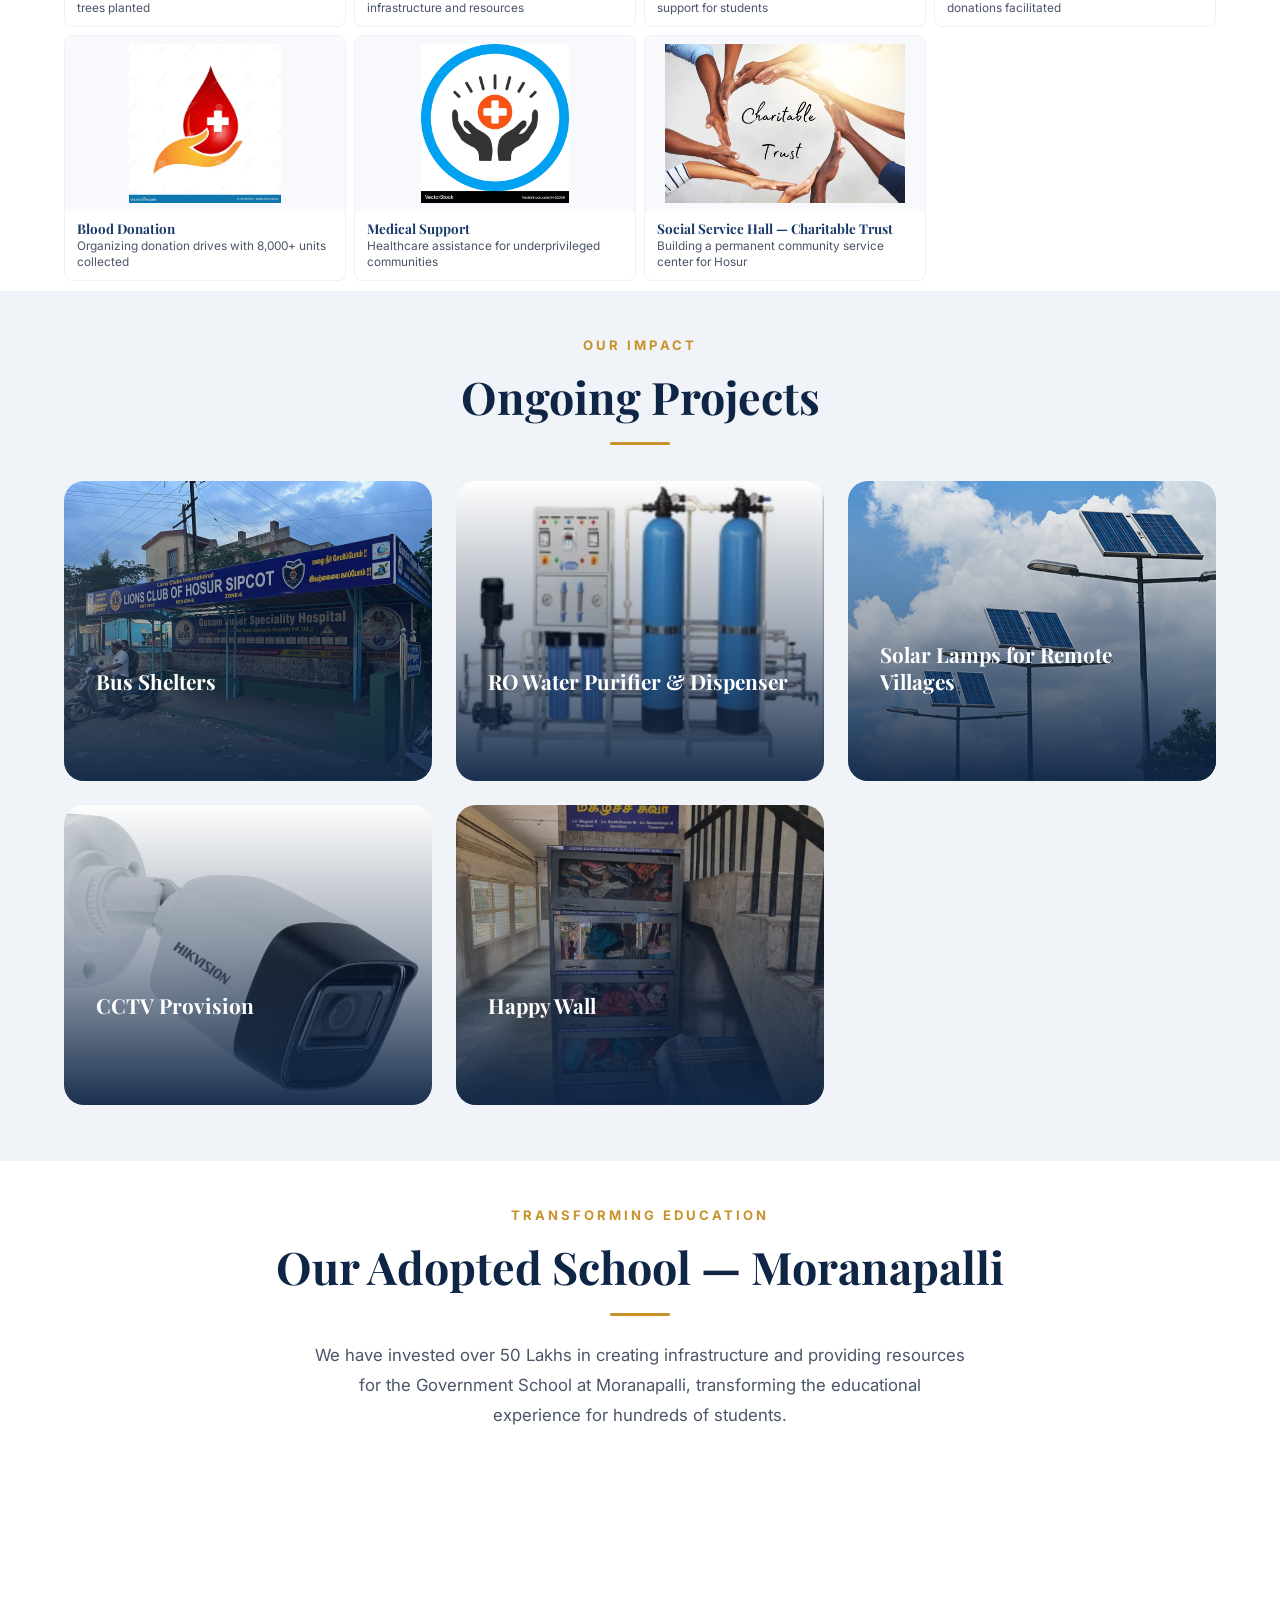
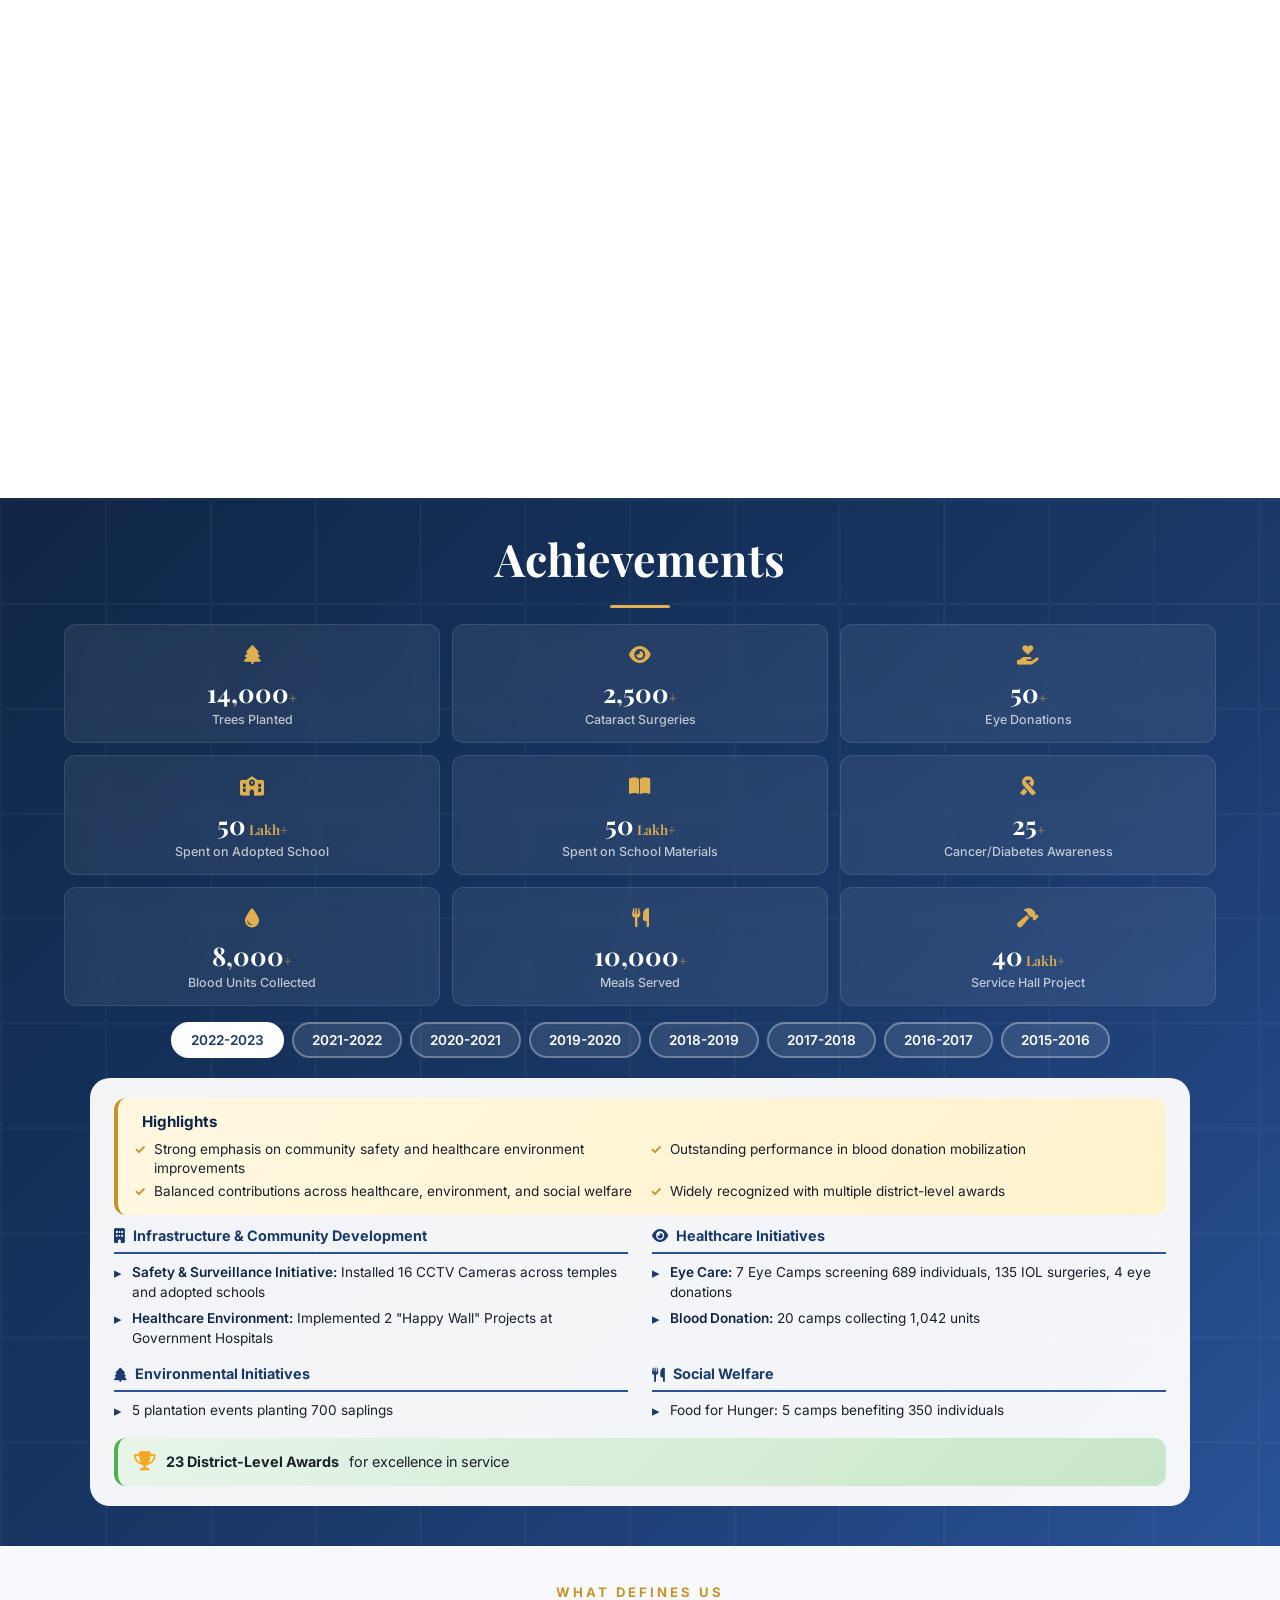
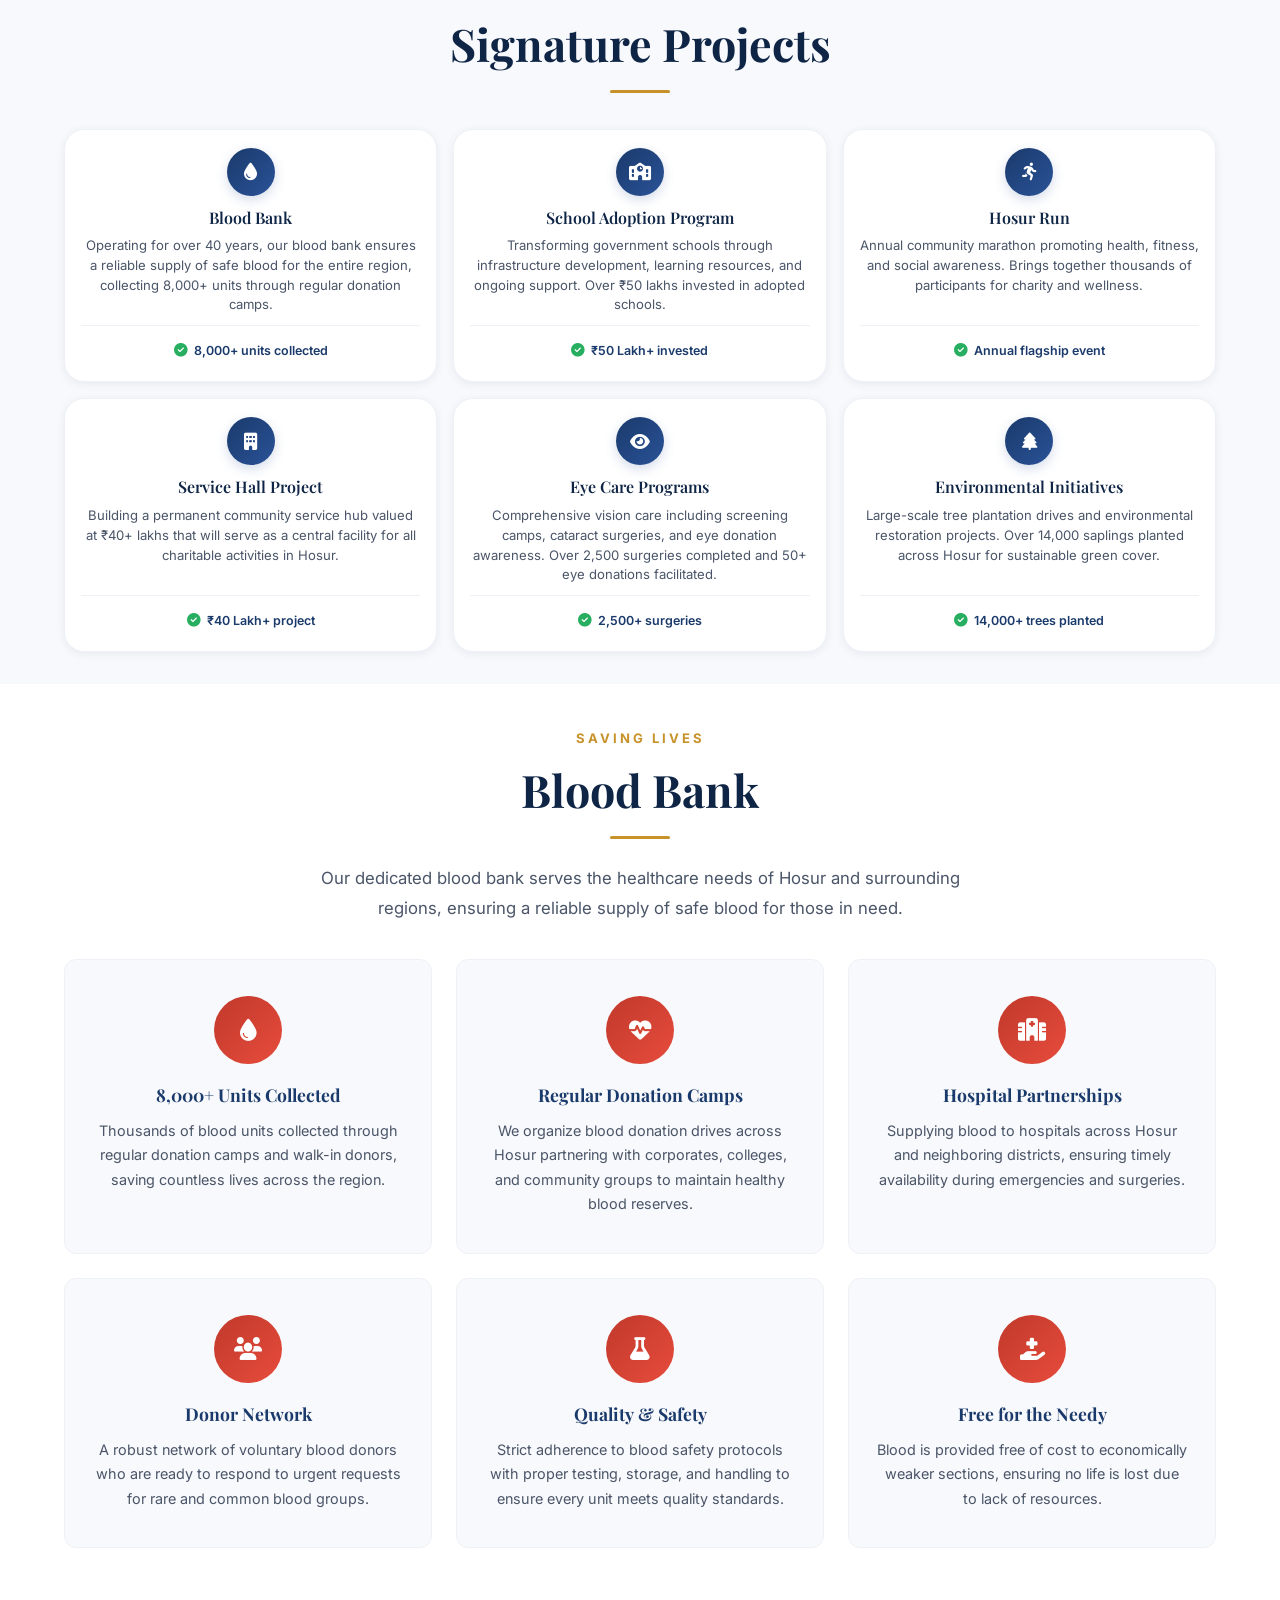
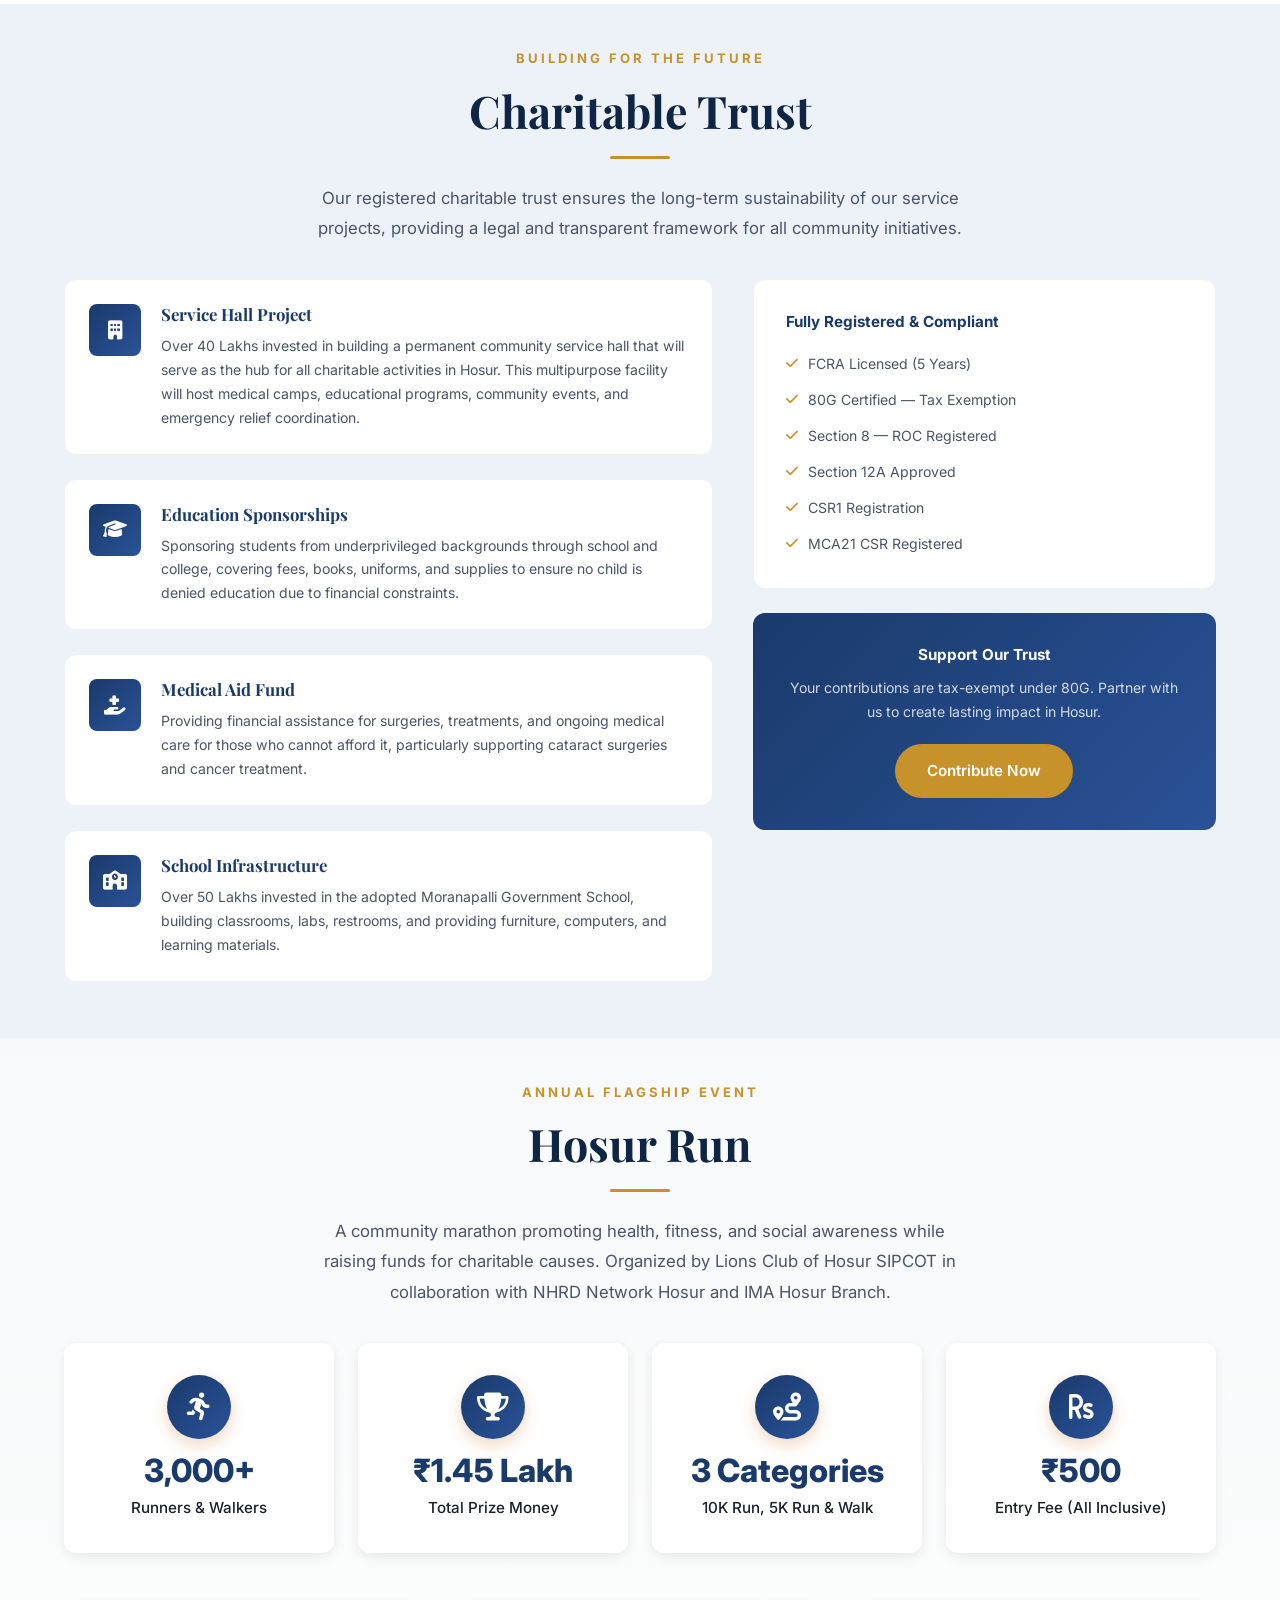
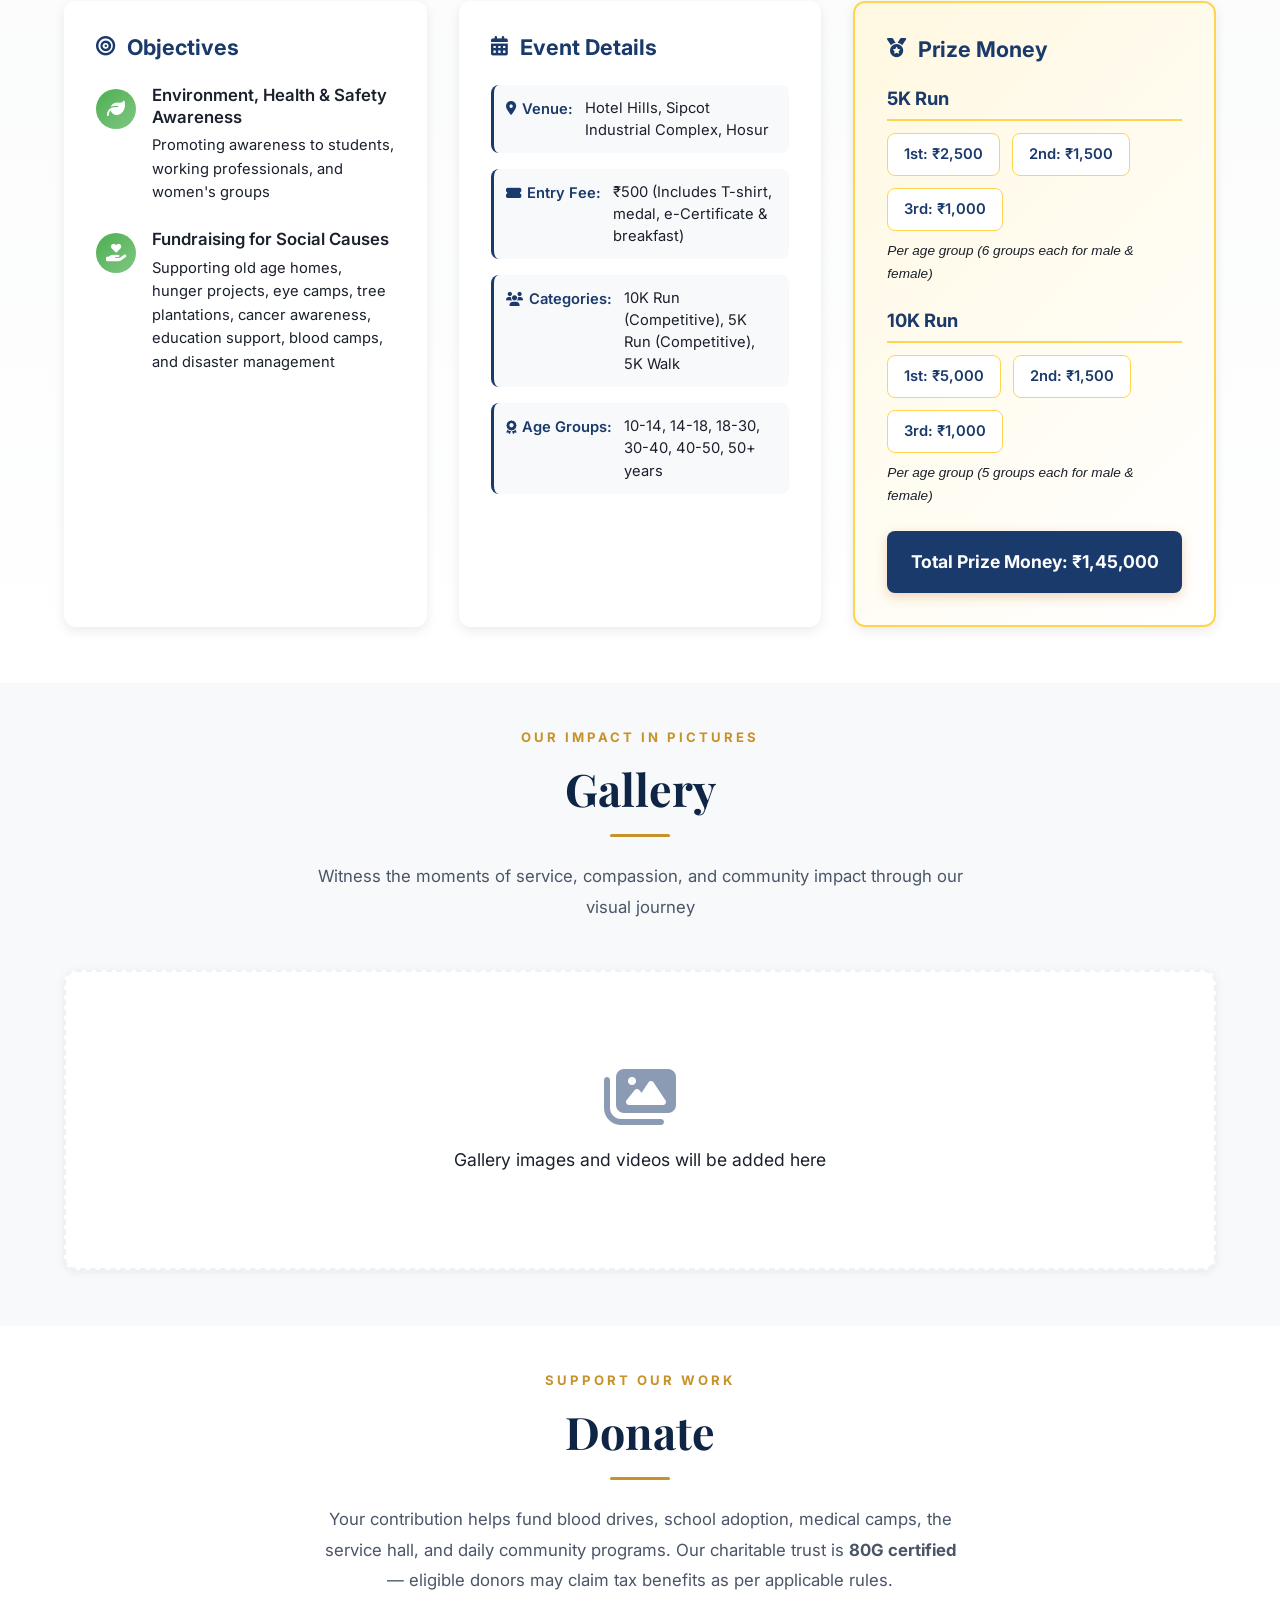
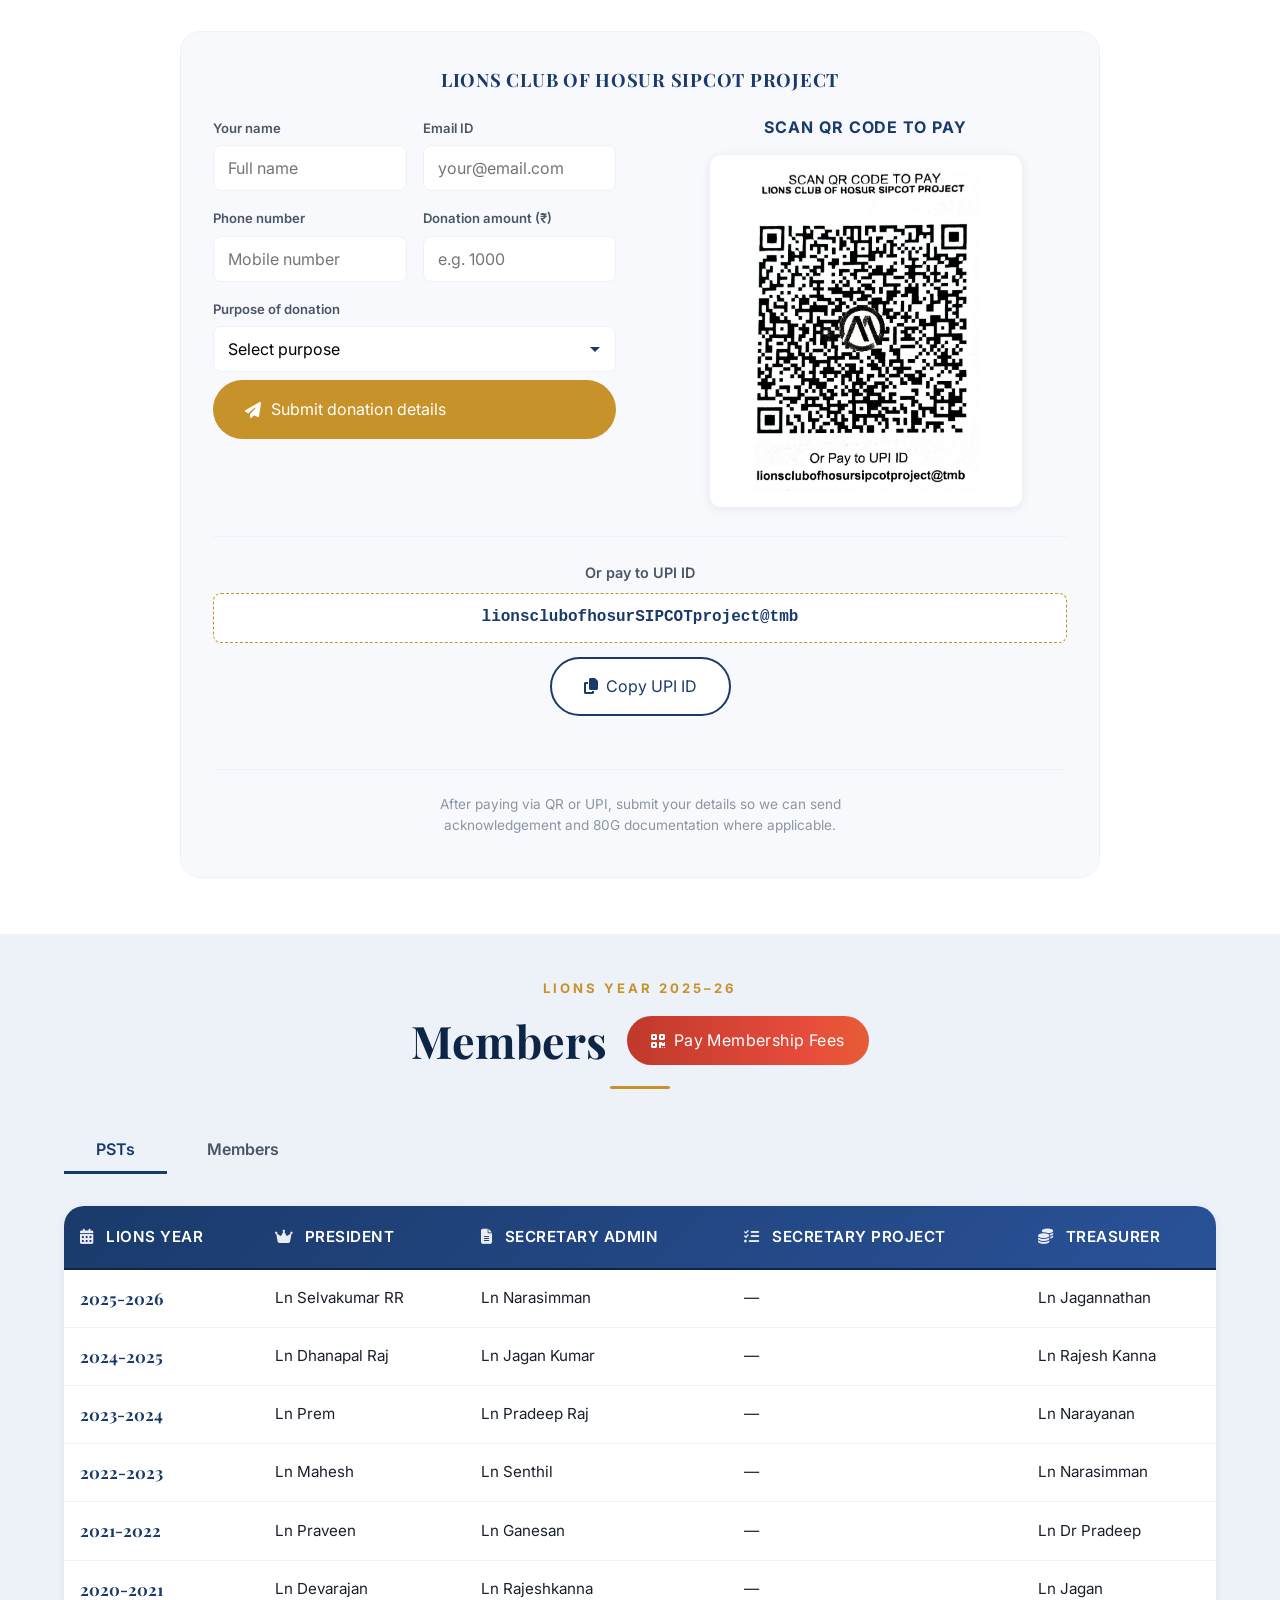
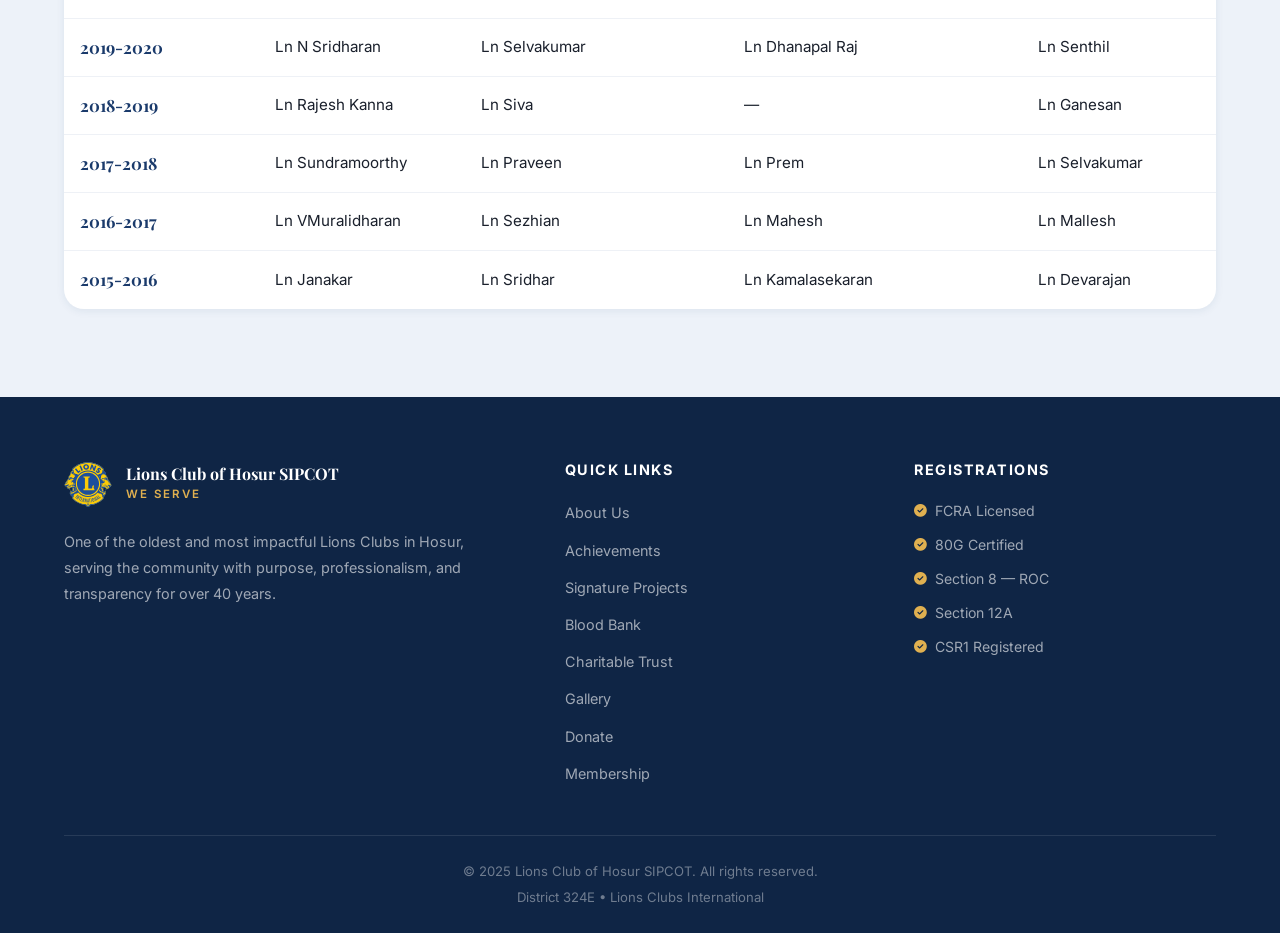
==== commit 41e78bec: "Update About section content and add Purpose & Core Values modal. Refresh hero badge, compliance cop" ====
--- a/index.html
+++ b/index.html
@@ -43,7 +43,7 @@
   <section class="hero" id="hero">
     <div class="hero-overlay"></div>
     <div class="hero-content">
-      <div class="hero-badge">Est. 40 Years Ago &mdash; Serving Hosur Since Day One</div>
+      <div class="hero-badge">Started in 1985 &mdash; Serving Hosur Since Day One&hellip; 40 Yrs+</div>
       <h1 class="hero-title">Lions Club of Hosur SIPCOT</h1>
       <p class="hero-subtitle">We Serve</p>
       <p class="hero-description">
@@ -72,13 +72,14 @@
           <h3>40 Years of Selfless Service</h3>
           <p>One of the oldest clubs in Hosur, Lions Club of Hosur SIPCOT has consistently topped District 324E among 185+ clubs for the impact we make on society.</p>
           <div class="about-features">
-            <div class="about-feature">
+            <button type="button" class="about-feature about-feature--clickable" id="purposeModalTrigger" aria-haspopup="dialog">
               <div class="feature-icon"><i class="fas fa-trophy"></i></div>
               <div>
                 <h4>Purpose &amp; Core Values</h4>
                 <p>Driven by unwavering commitment to community welfare</p>
+                <span class="about-feature-link">View details <i class="fas fa-arrow-right"></i></span>
               </div>
-            </div>
+            </button>
             <div class="about-feature">
               <div class="feature-icon"><i class="fas fa-handshake"></i></div>
               <div>
@@ -96,7 +97,7 @@
             <div class="about-feature">
               <div class="feature-icon"><i class="fas fa-heart"></i></div>
               <div>
-                <h4>The ONLY Family Bonded Club</h4>
+                <h4>Family Bonded Club</h4>
                 <p>Close to zero attrition &mdash; we selectively add members who share our vision</p>
               </div>
             </div>
@@ -110,7 +111,6 @@
   <section class="section structure" id="structure">
     <div class="container">
       <div class="section-header">
-        <span class="section-label">Organization</span>
         <h2 class="section-title">Our Structure</h2>
         <div class="section-divider"></div>
       </div>
@@ -132,7 +132,7 @@
         </div>
       </div>
       <div class="compliance-section">
-        <h3>Only Club in Town with Full Regulatory Compliance</h3>
+        <h3>Fully compliant with regulatory requirements</h3>
         <p class="compliance-subtitle">MCA21 CSR registered &amp; FCRA approved</p>
         <div class="compliance-badges">
           <div class="badge">
@@ -172,6 +172,7 @@
         <span class="section-label">What We Do</span>
         <h2 class="section-title">Our Areas of Focus</h2>
         <div class="section-divider"></div>
+        <p class="focus-subsection">Health &ndash; Education - Environment</p>
       </div>
       <div class="focus-grid">
         <div class="focus-card">
@@ -1695,6 +1696,49 @@
       </div>
     </div>
   </section>
+
+  <!-- Purpose & Core Values Modal -->
+  <div class="modal" id="purposeModal">
+    <div class="modal-overlay" id="purposeModalOverlay"></div>
+    <div class="modal-content purpose-modal-content">
+      <button class="modal-close" id="purposeModalClose" aria-label="Close modal">
+        <i class="fas fa-times"></i>
+      </button>
+
+      <div class="modal-header">
+        <div class="modal-header-top">
+          <span class="section-label">Lions Clubs International</span>
+          <h2 class="modal-title">Purpose &amp; Core Values</h2>
+        </div>
+      </div>
+
+      <div class="modal-body purpose-modal-body">
+        <div class="purpose-block">
+          <h3>Purposes</h3>
+          <ul>
+            <li>To organize, charter and supervise service clubs to be known as Lions clubs.</li>
+            <li>To coordinate the activities and standardize the administration of Lions clubs.</li>
+            <li>To create and foster a spirit of understanding among the peoples of the world.</li>
+            <li>To promote the principles of good government and good citizenship.</li>
+            <li>To take an active interest in the civic, cultural, social and moral welfare of the community.</li>
+            <li>To unite the clubs in the bonds of friendship, good fellowship and mutual understanding.</li>
+            <li>To provide a forum for the open discussion of all matters of public interest; provided, however, that partisan politics and sectarian religion shall not be debated by club members.</li>
+            <li>To encourage service-minded people to serve their community without personal financial reward, and to encourage efficiency and promote high ethical standards in commerce, industry, professions, public works and private endeavors.</li>
+          </ul>
+        </div>
+
+        <div class="purpose-block">
+          <h3>Vision Statement</h3>
+          <p>To be the global leader in community and humanitarian service.</p>
+        </div>
+
+        <div class="purpose-block">
+          <h3>Mission Statement</h3>
+          <p>To empower volunteers to serve their communities, meet humanitarian needs, encourage peace and promote international understanding through Lions clubs.</p>
+        </div>
+      </div>
+    </div>
+  </div>
 
   <!-- Partner With Us Modal -->
   <div class="modal" id="partnerModal">
--- a/styles.css
+++ b/styles.css
@@ -504,6 +504,36 @@
   line-height: 1.5;
 }
 
+.about-feature--clickable {
+  width: 100%;
+  text-align: left;
+  cursor: pointer;
+  font-family: inherit;
+}
+
+.about-feature--clickable:hover {
+  border-color: var(--primary-light);
+}
+
+.about-feature-link {
+  display: inline-flex;
+  align-items: center;
+  gap: 6px;
+  margin-top: 8px;
+  font-size: 0.78rem;
+  font-weight: 600;
+  color: var(--primary);
+}
+
+.about-feature-link i {
+  font-size: 0.7rem;
+  transition: transform 0.2s ease;
+}
+
+.about-feature--clickable:hover .about-feature-link i {
+  transform: translateX(3px);
+}
+
 /* ========================================
    Structure Section
    ======================================== */
@@ -677,7 +707,16 @@
 }
 
 .focus .section-divider {
-  margin-bottom: 0;
+  margin-bottom: 10px;
+}
+
+.focus-subsection {
+  margin: 0;
+  font-family: 'Playfair Display', serif;
+  font-size: clamp(1rem, 1.8vw, 1.25rem);
+  font-weight: 600;
+  color: rgba(255, 255, 255, 0.92);
+  letter-spacing: 0.5px;
 }
 
 .focus-grid {
@@ -2584,6 +2623,54 @@
 
 .modal-body {
   padding: 28px 48px 36px;
+}
+
+.purpose-modal-content {
+  max-width: 760px;
+  padding: 0;
+}
+
+.purpose-modal-body {
+  padding-top: 20px;
+}
+
+.purpose-block + .purpose-block {
+  margin-top: 24px;
+  padding-top: 24px;
+  border-top: 1px solid var(--light-gray);
+}
+
+.purpose-block h3 {
+  font-family: 'Inter', sans-serif;
+  font-size: 0.95rem;
+  font-weight: 700;
+  text-transform: uppercase;
+  letter-spacing: 1px;
+  color: var(--primary);
+  margin-bottom: 12px;
+}
+
+.purpose-block ul {
+  margin: 0;
+  padding-left: 1.2rem;
+}
+
+.purpose-block li {
+  font-size: 0.9rem;
+  color: var(--text-secondary);
+  line-height: 1.65;
+  margin-bottom: 10px;
+}
+
+.purpose-block li:last-child {
+  margin-bottom: 0;
+}
+
+.purpose-block p {
+  margin: 0;
+  font-size: 0.92rem;
+  color: var(--text-secondary);
+  line-height: 1.65;
 }
 
 @keyframes fadeIn {
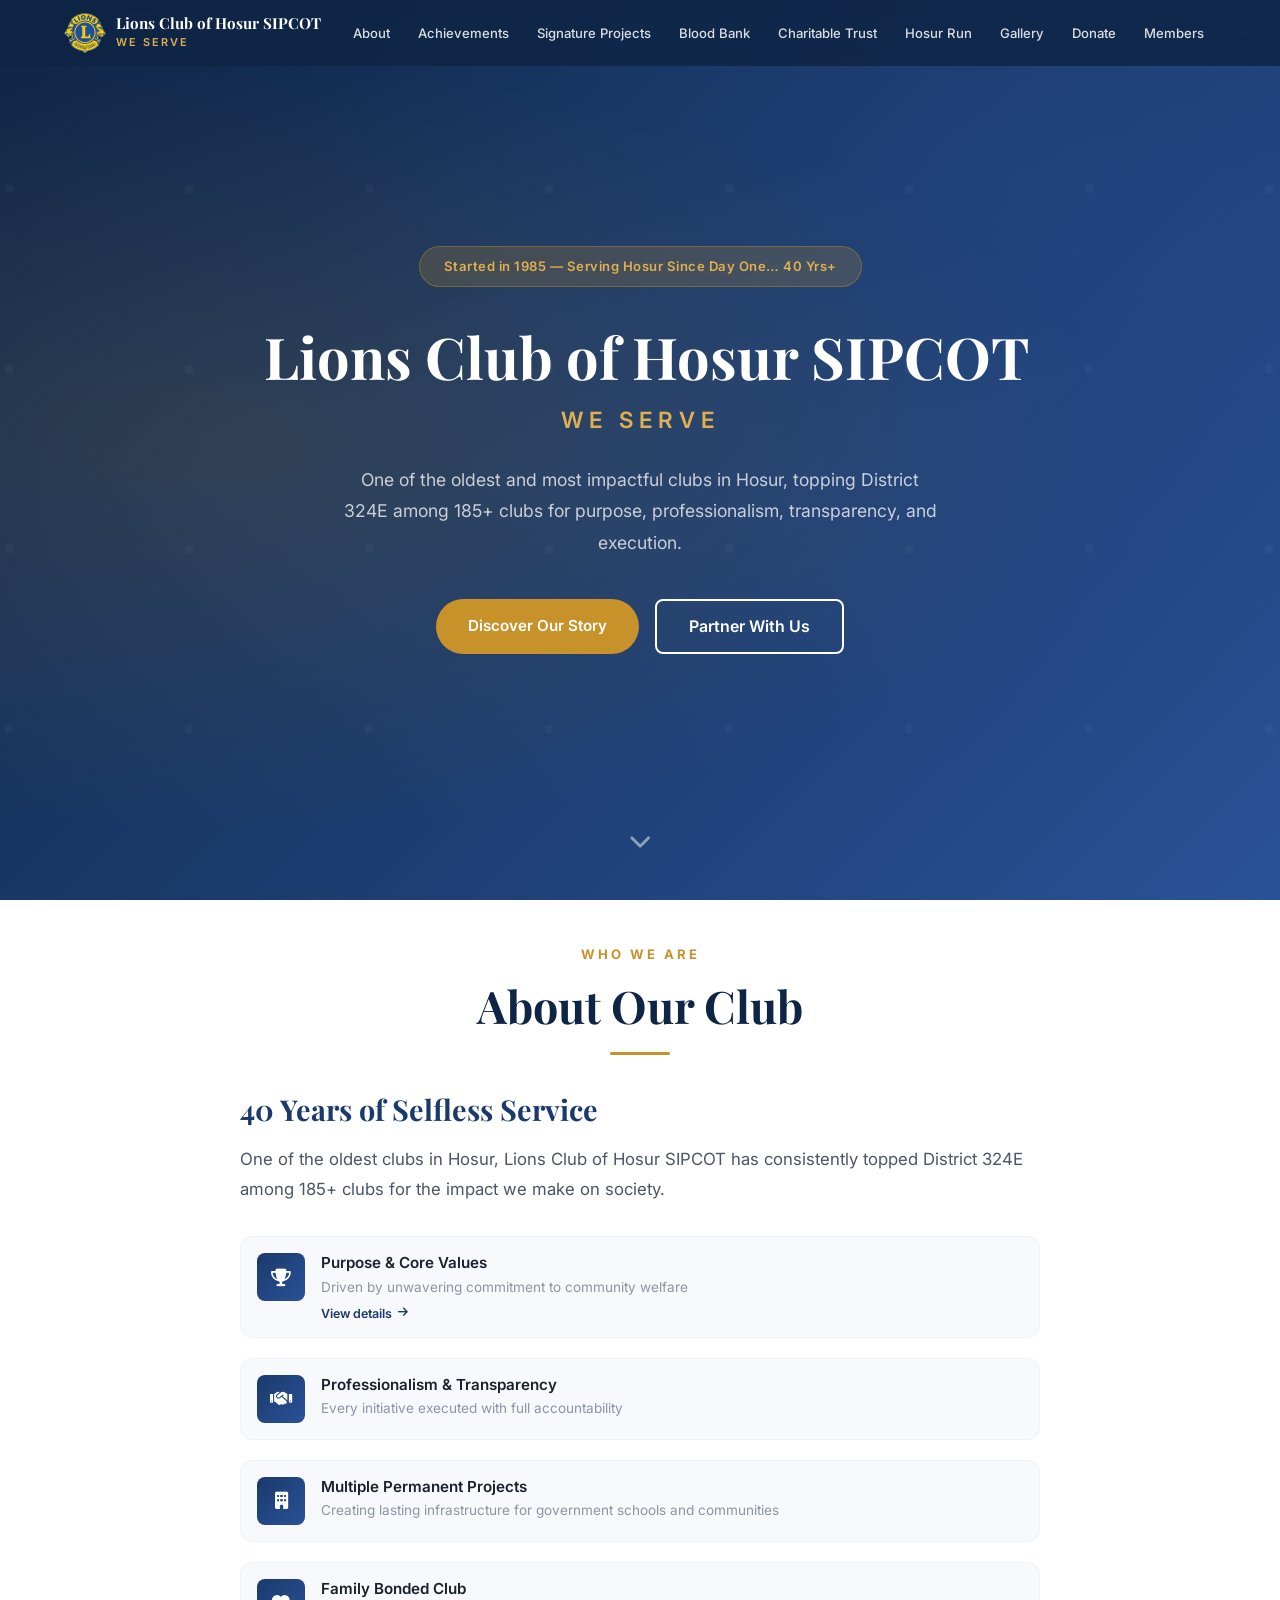
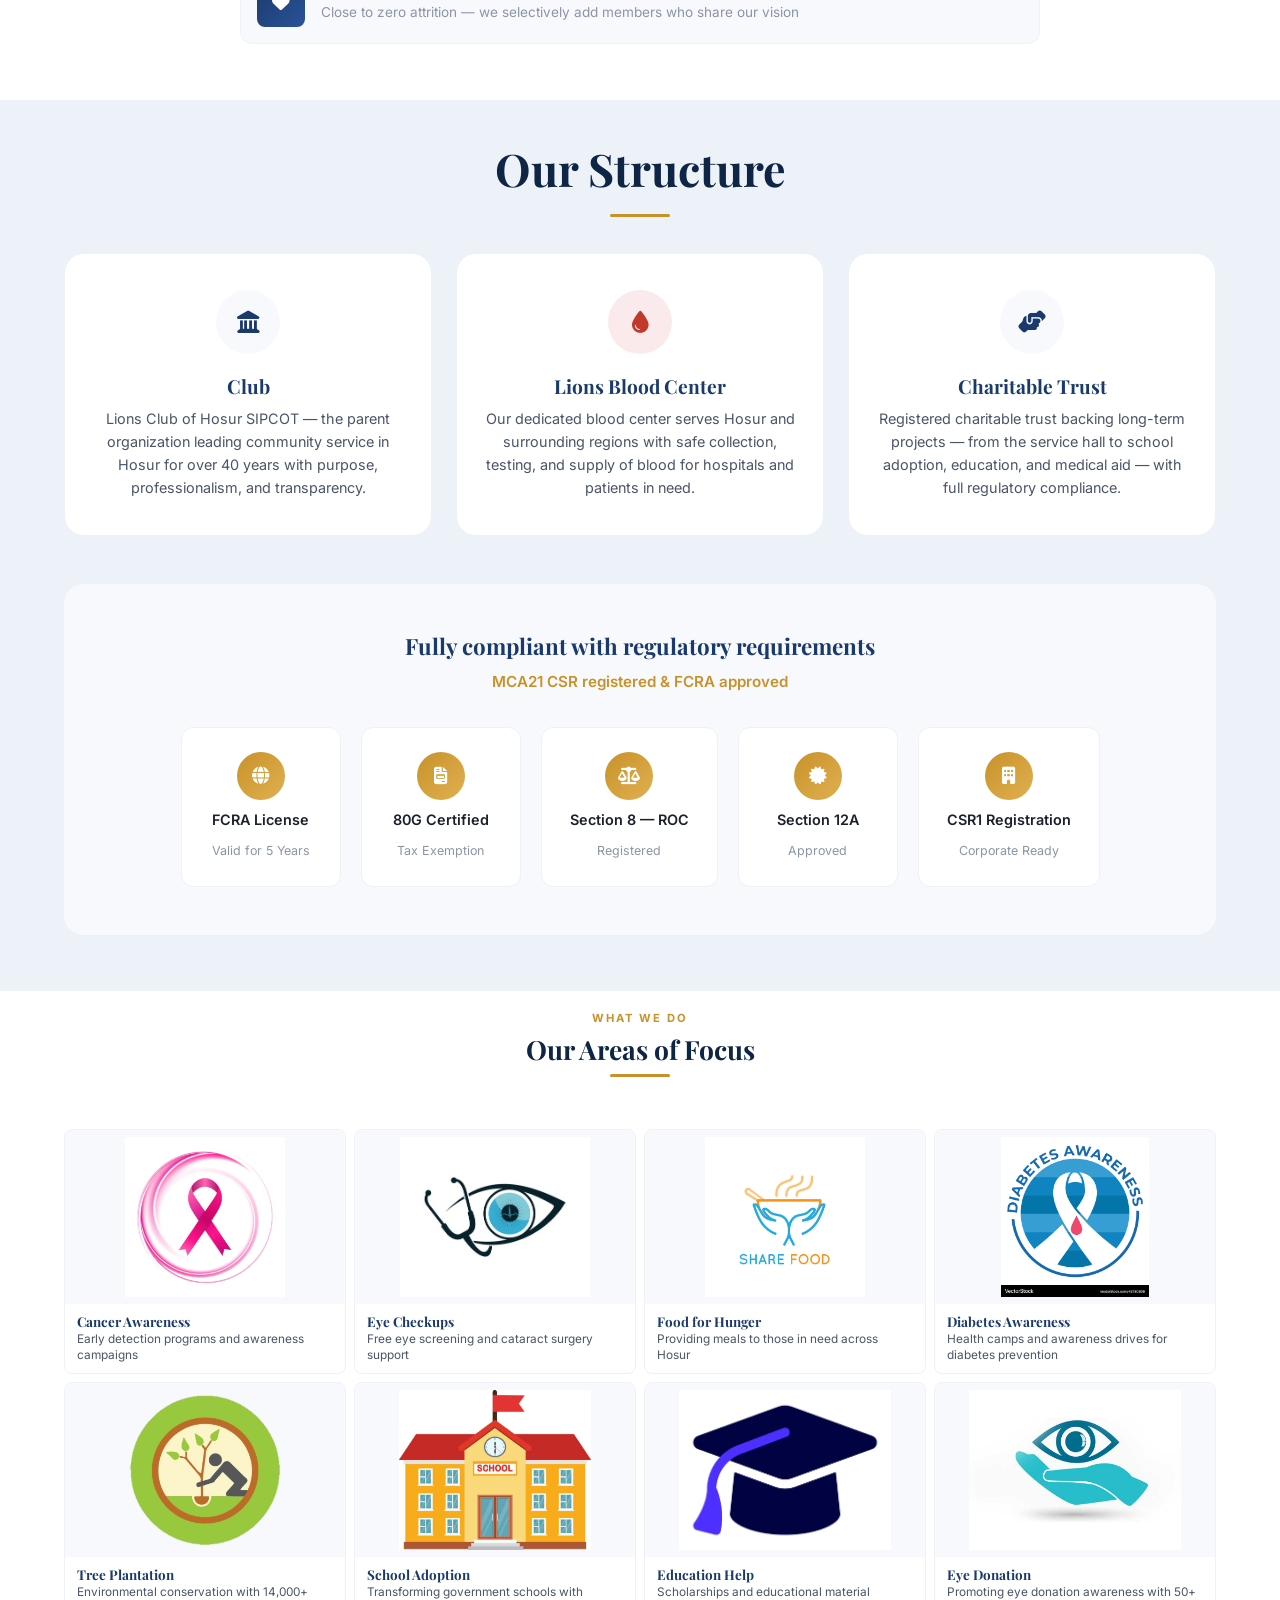
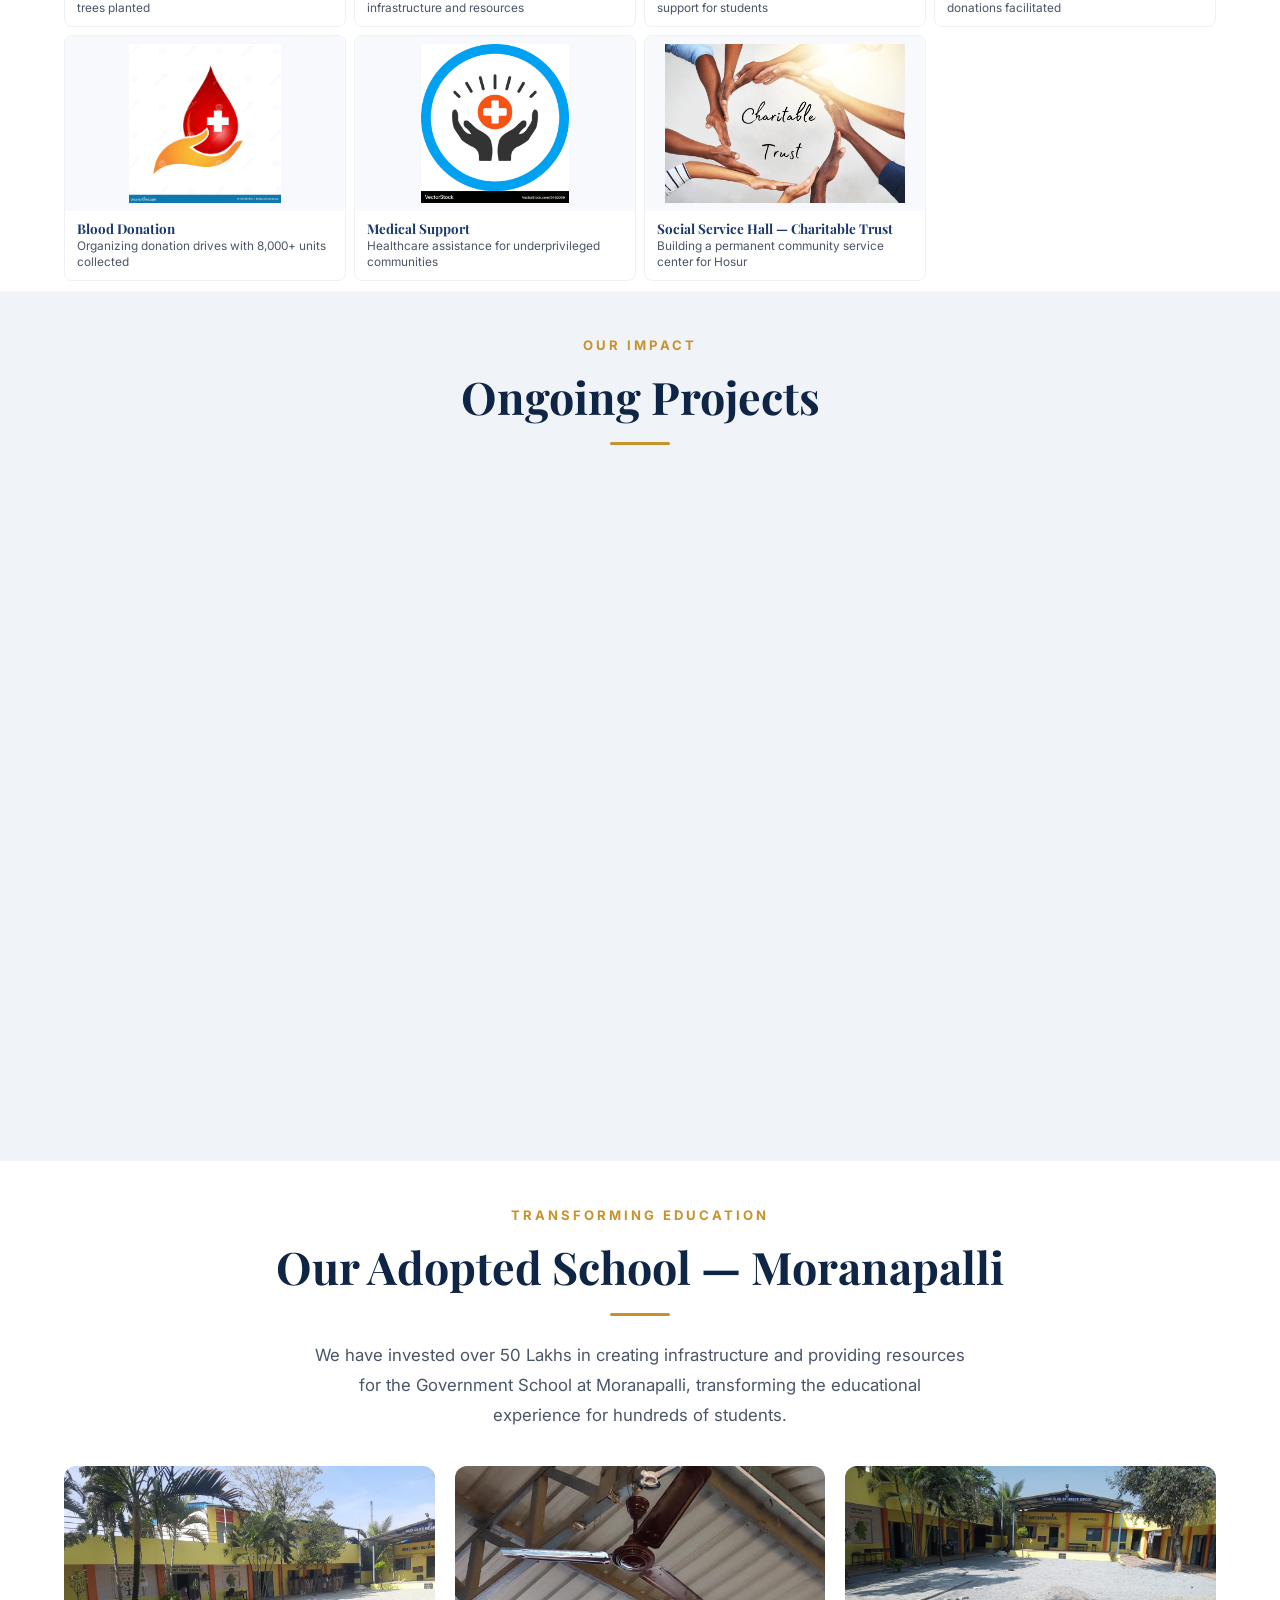
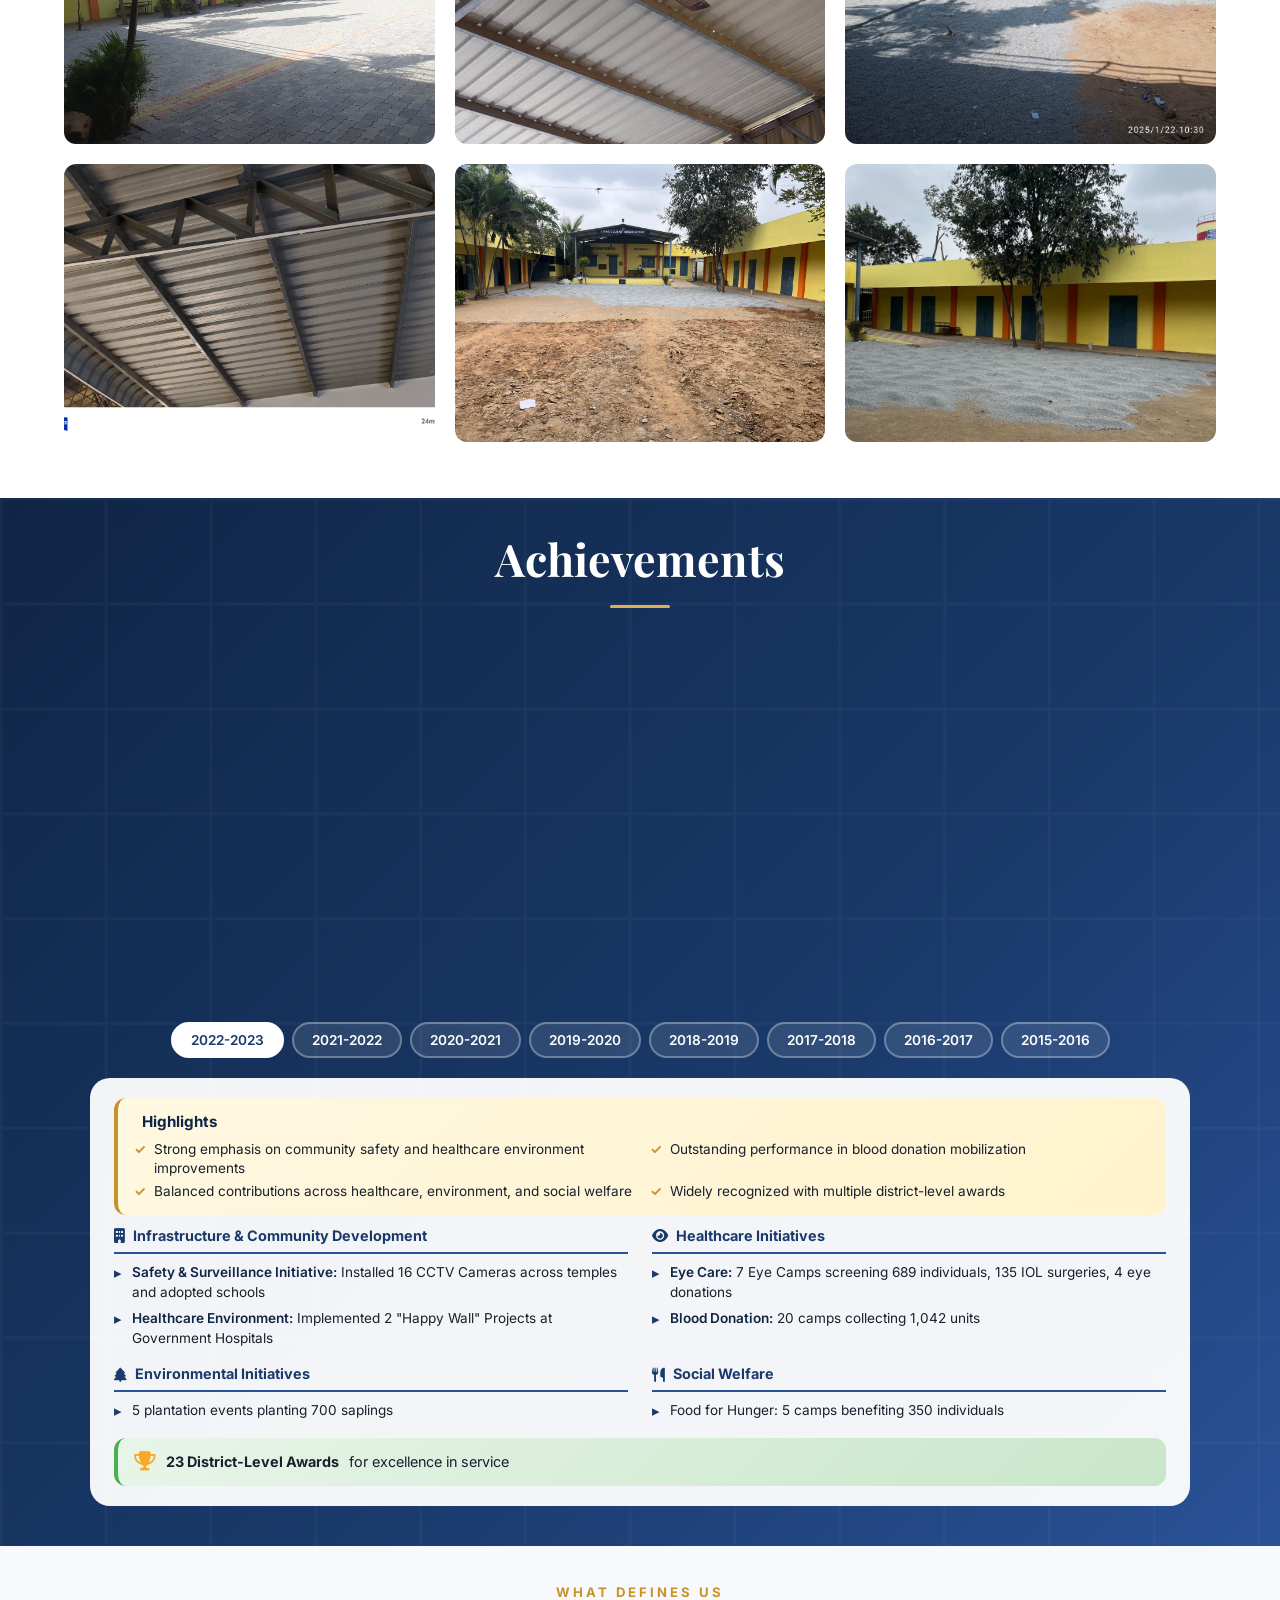
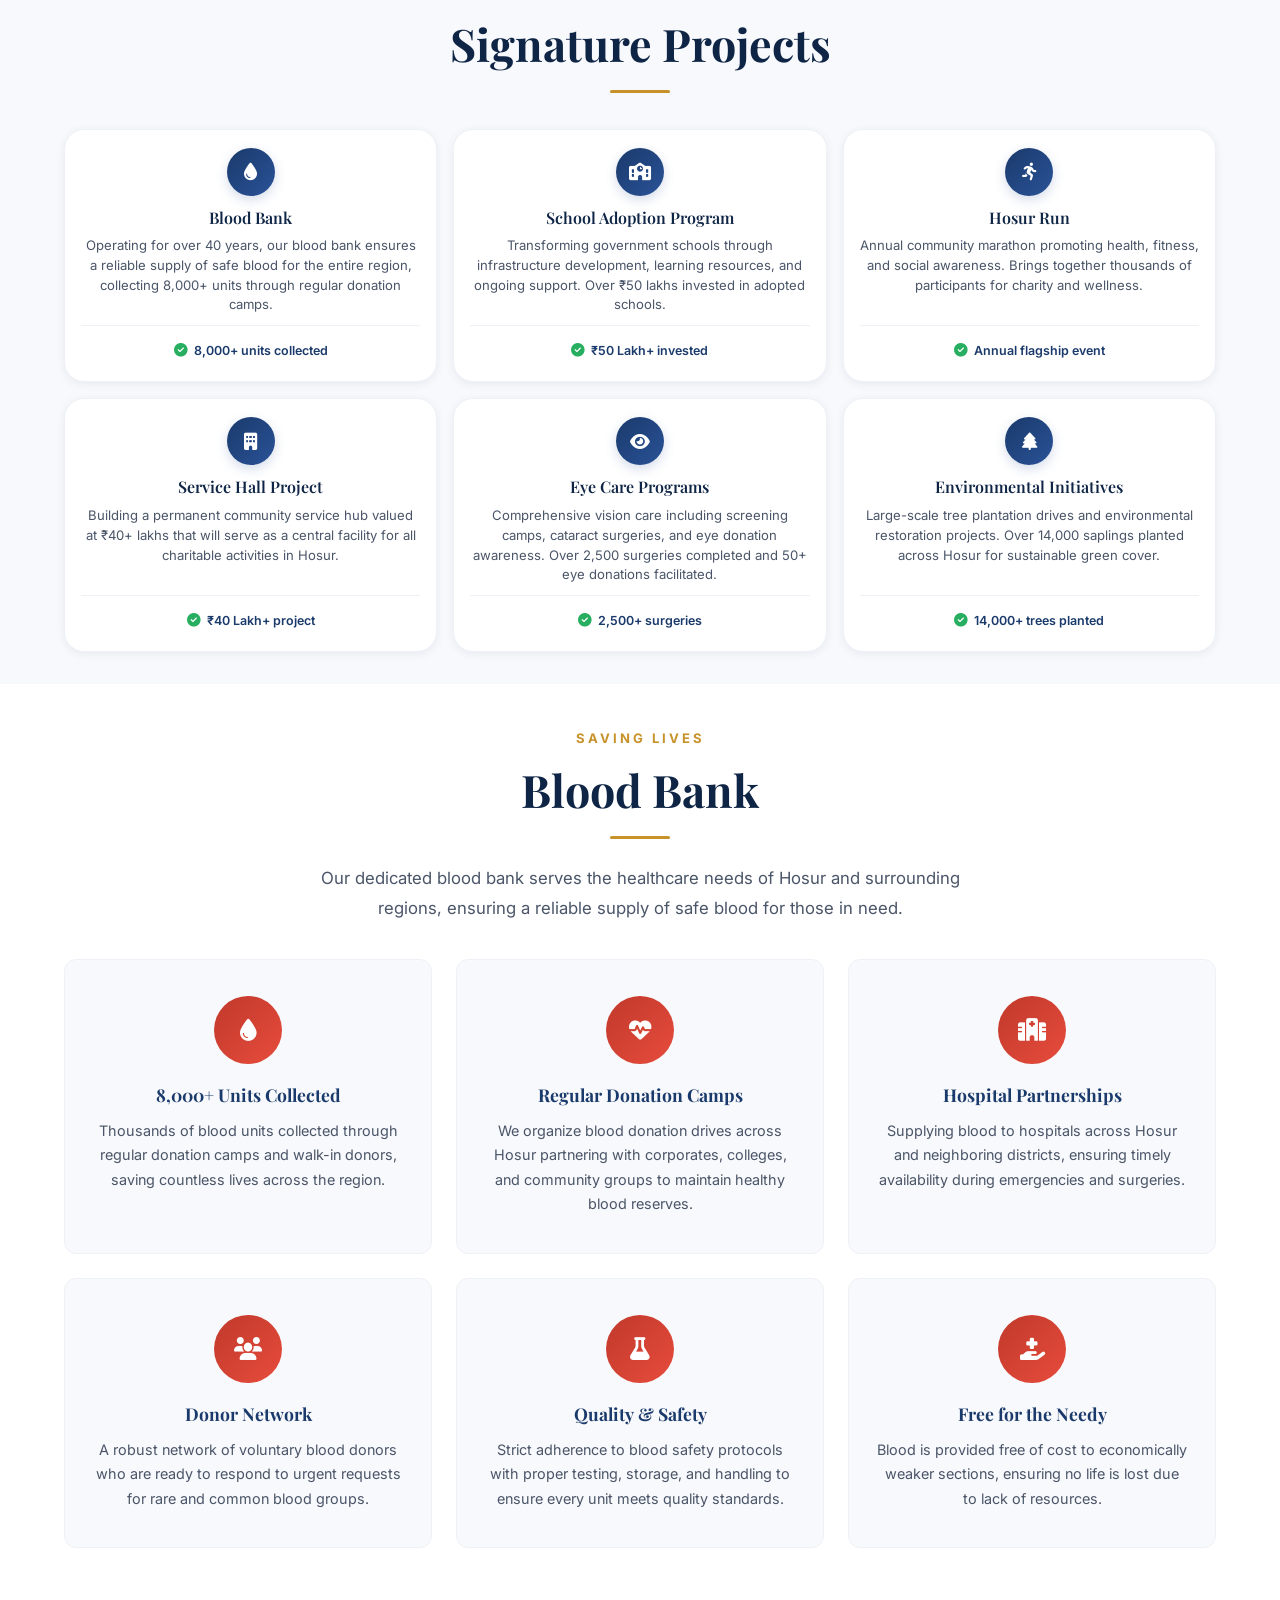
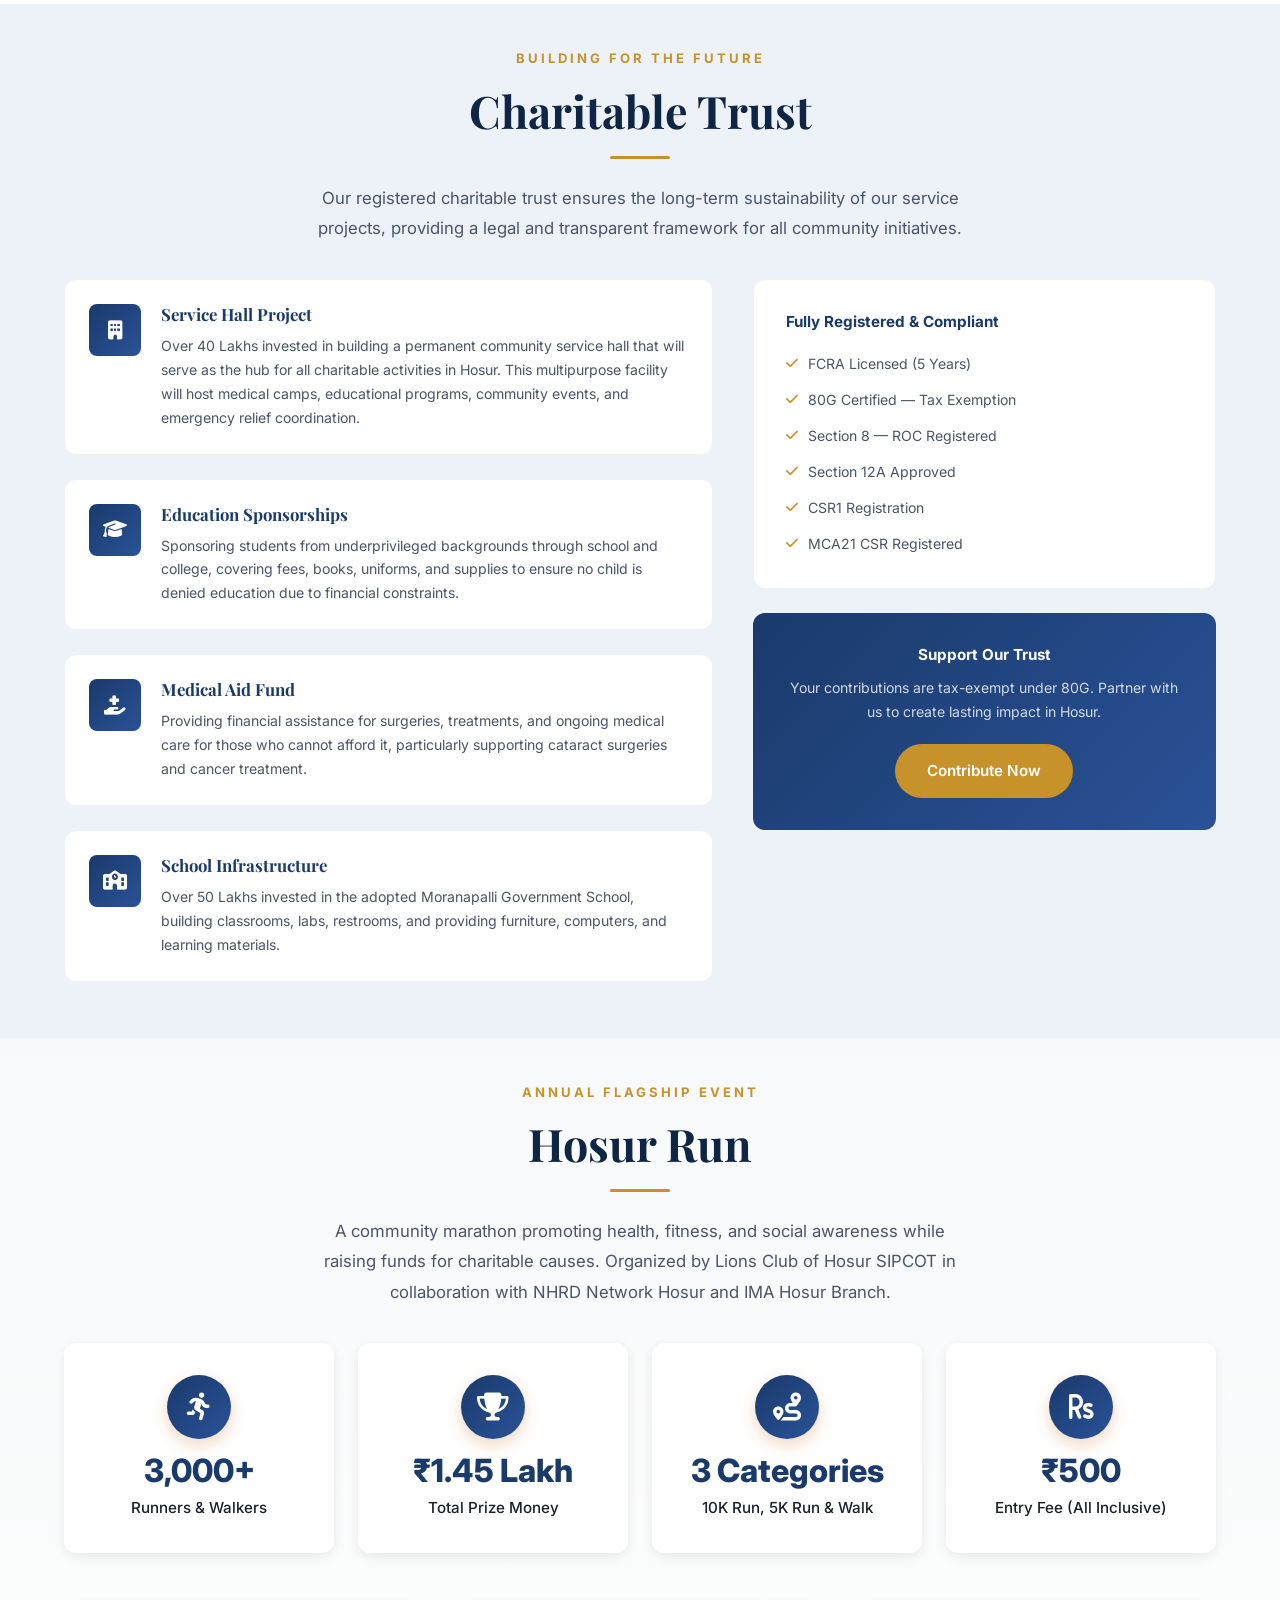
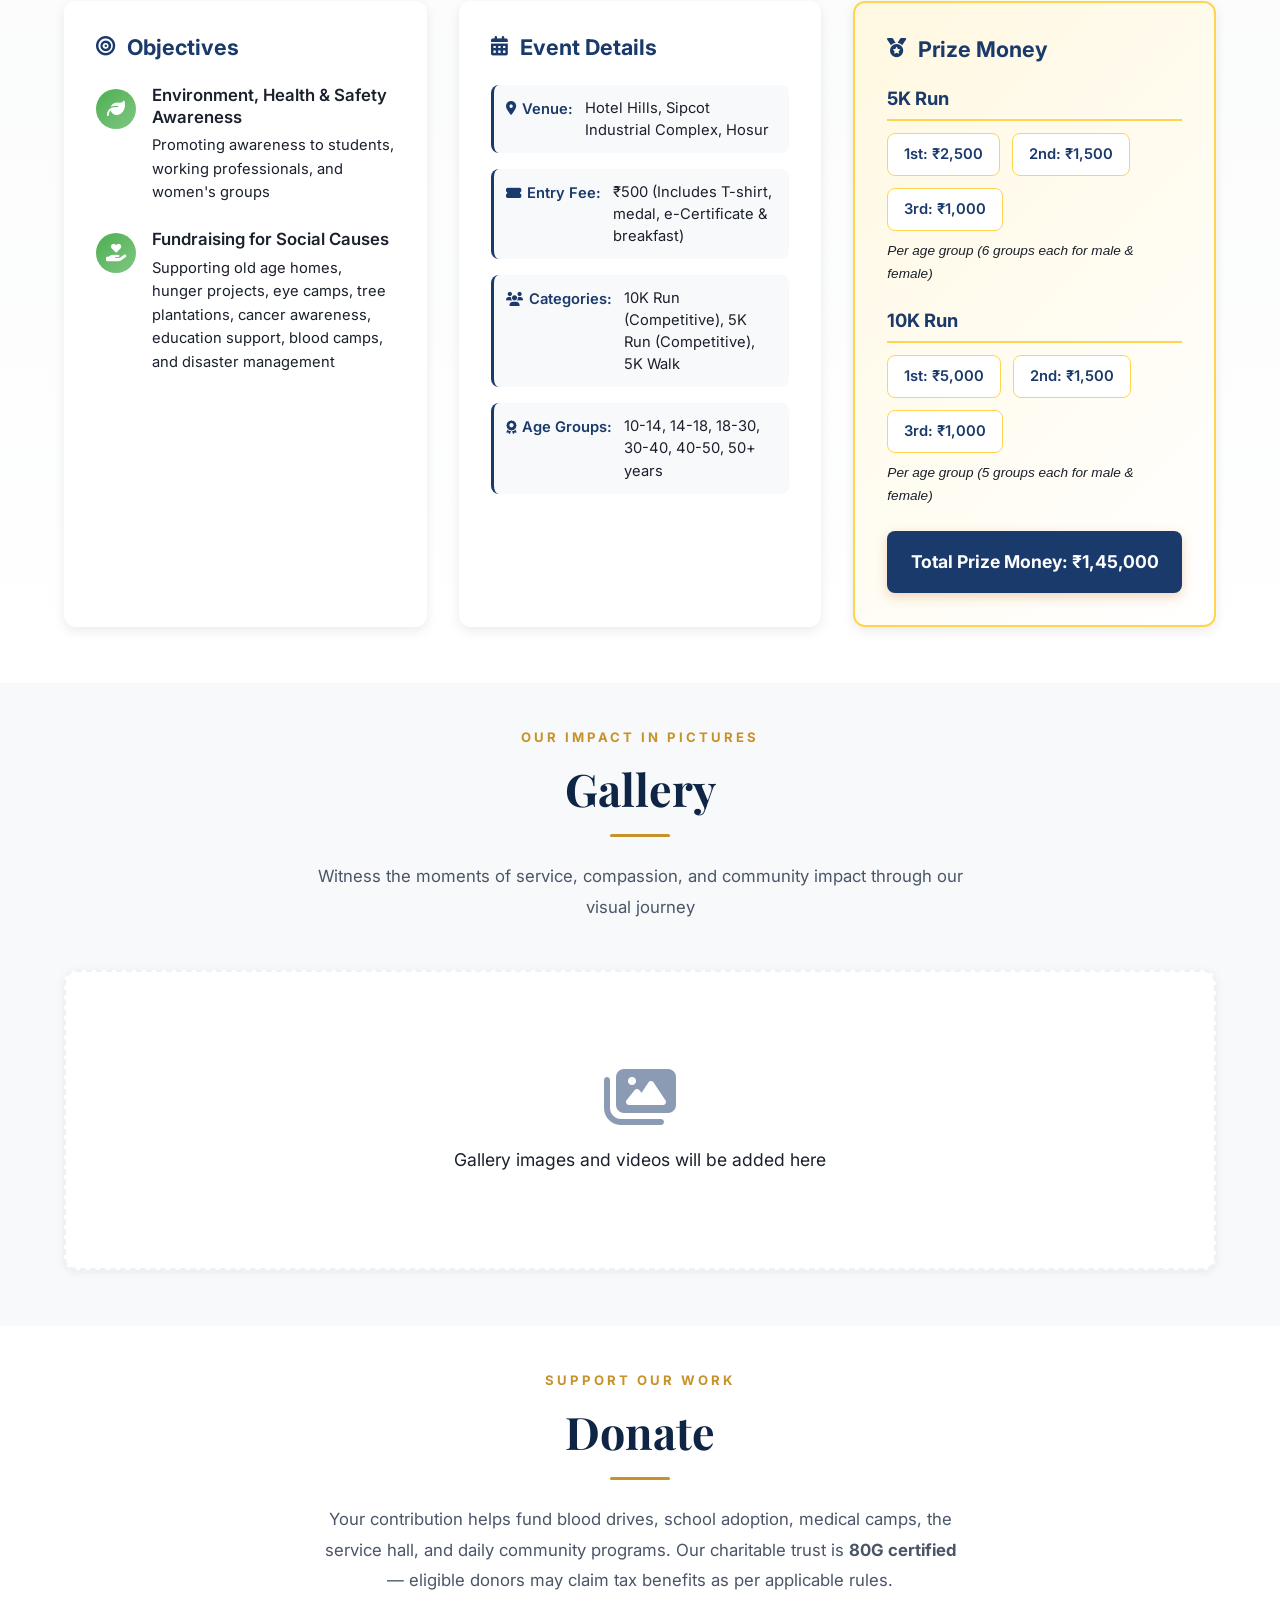
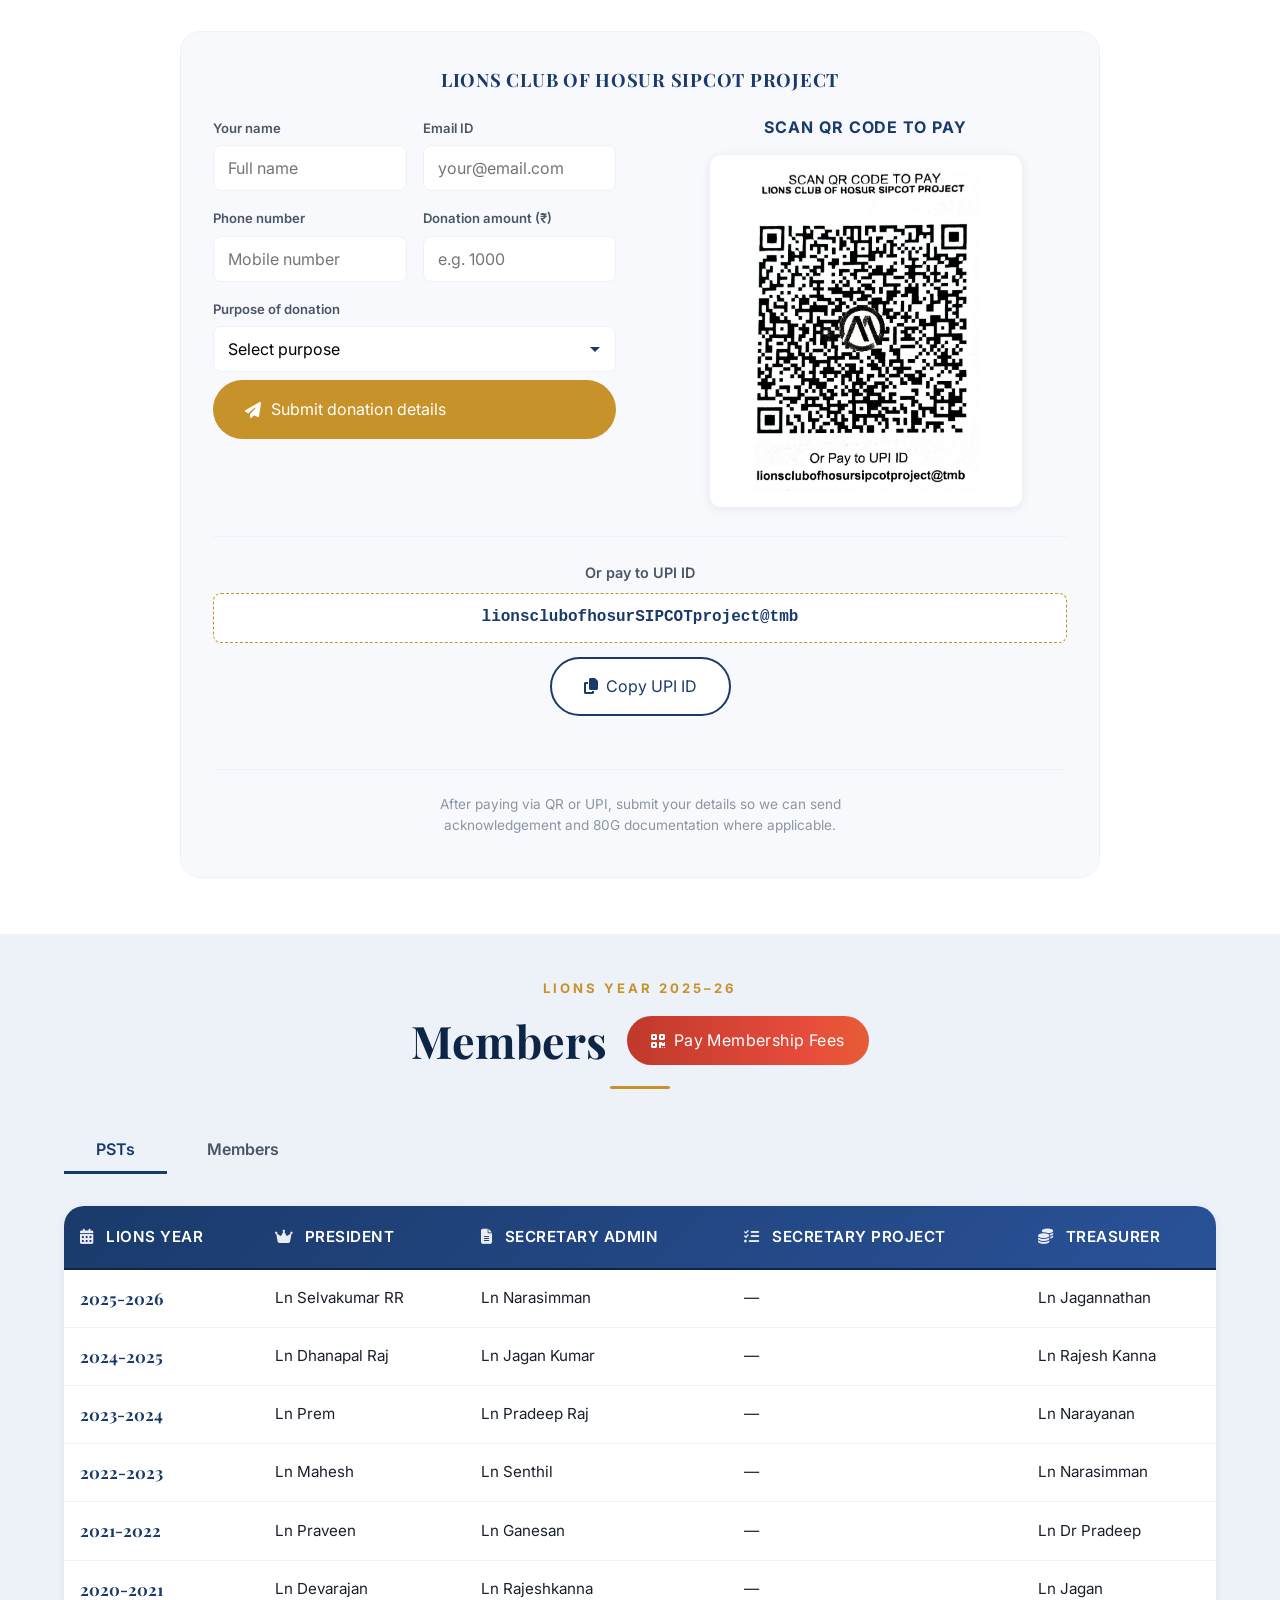
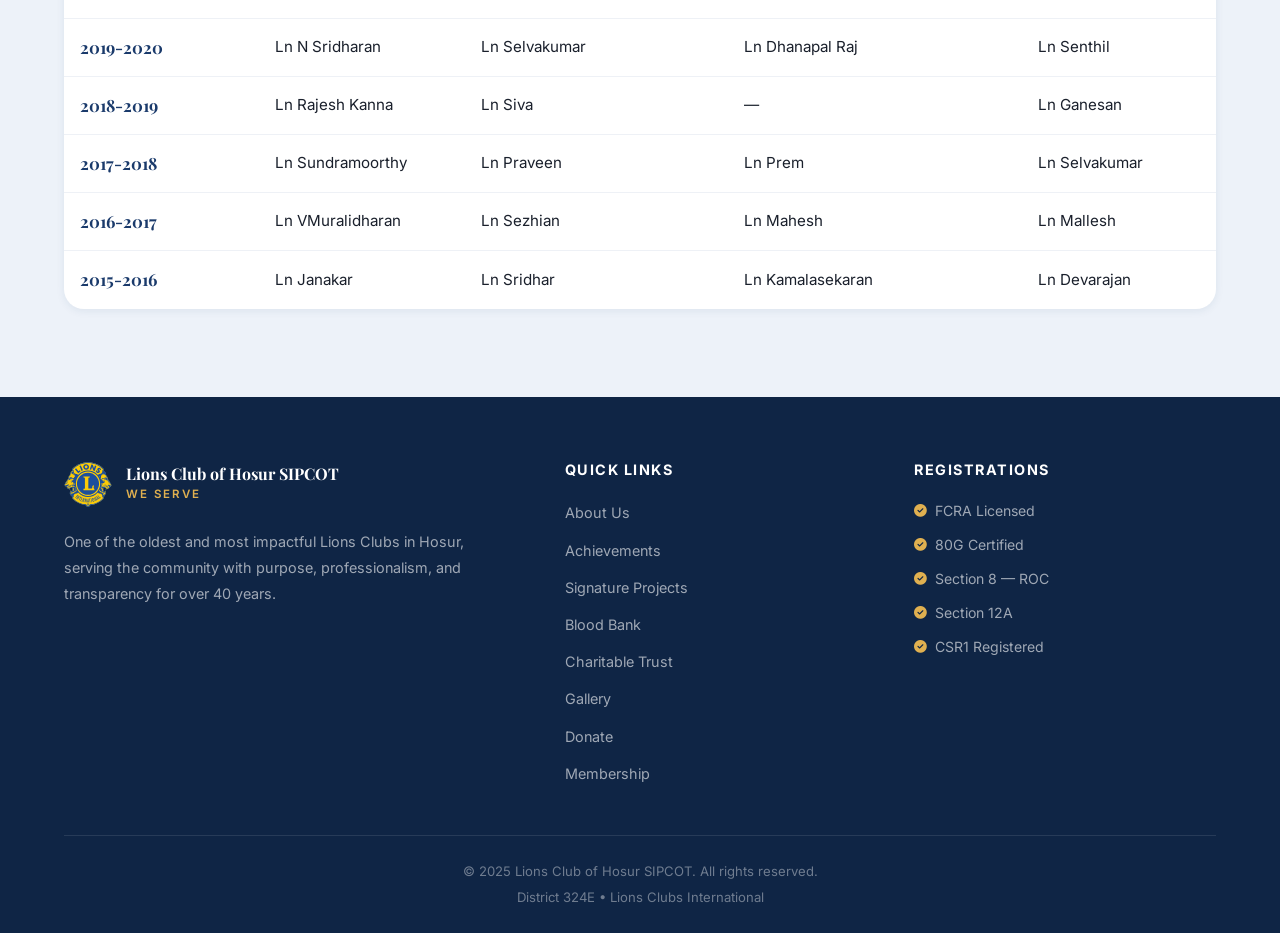
==== commit 0724f1dd: "Add UPI Pay Now button to membership fees modal. Replace name/email submission with a Google Pay UPI" ====
--- a/index.html
+++ b/index.html
@@ -1903,7 +1903,7 @@
             <i class="fas fa-rupee-sign"></i> Membership Fee &nbsp;<strong>₹16,500</strong>
           </div>
           <p class="modal-form-title"><i class="fas fa-user-check"></i> Member Details</p>
-          <form class="modal-member-form" id="memberFeesForm" onsubmit="submitMemberFeesForm(event)">
+          <form class="modal-member-form" id="memberFeesForm">
             <div class="phone-validate-group">
               <label class="modal-field modal-field--with-button">
                 <span>Phone Number</span>
@@ -1917,19 +1917,15 @@
               <p class="validation-feedback" id="phoneFeedback" aria-live="polite"></p>
             </div>
             <div id="additionalFields" style="display: none;">
-              <label class="modal-field">
-                <span>Full Name</span>
-                <input type="text" id="mfName" name="mfName" placeholder="Your full name" required autocomplete="name">
-              </label>
-              <label class="modal-field">
-                <span>Email ID</span>
-                <input type="email" id="mfEmail" name="mfEmail" placeholder="your@email.com" required autocomplete="email">
-              </label>
-              <button type="submit" class="btn btn-primary modal-submit-btn">
-                <i class="fas fa-paper-plane"></i> Submit Details
-              </button>
-            </div>
-            <p class="modal-form-feedback" id="mfFeedback" aria-live="polite"></p>
+              <a
+                href="upi://pay?pa=lionsclubofhosurSIPCOTproject1@tmb&amp;pn=Lions%20Club%20of%20Hosur%20SIPCOT%20Project&amp;am=16500.00&amp;cu=INR&amp;tn=Premium%20Membership"
+                class="btn btn-pay-now modal-submit-btn"
+                id="payNowBtn"
+              >
+                <i class="fab fa-google-pay"></i> Pay Now
+              </a>
+              <p class="modal-pay-hint">Opens Google Pay / UPI app on your phone with ₹16,500 pre-filled.</p>
+            </div>
           </form>
         </div>
       </div>
@@ -1959,7 +1955,6 @@
       
       // Clear feedback messages
       document.getElementById('phoneFeedback').textContent = '';
-      document.getElementById('mfFeedback').textContent = '';
       document.getElementById('membershipCopyFeedback').textContent = '';
     }
     
@@ -2051,19 +2046,6 @@
         feedback.style.color = '#e74c3c';
       }
     }
-    
-    function submitMemberFeesForm(e) {
-      e.preventDefault();
-      var name  = document.getElementById('mfName').value.trim();
-      var email = document.getElementById('mfEmail').value.trim();
-      var phone = document.getElementById('mfPhone').value.trim();
-      var fb    = document.getElementById('mfFeedback');
-      var subject = encodeURIComponent('Membership Fee Payment — ' + name);
-      var body    = encodeURIComponent('Name: ' + name + '\nEmail: ' + email + '\nPhone: ' + phone + '\n\n[Please mention your UPI transaction reference here]');
-      window.location.href = 'mailto:lionsclubhosurSIPCOT@gmail.com?subject=' + subject + '&body=' + body;
-      fb.textContent = '✓ Opening your email app…';
-      setTimeout(function() { fb.textContent = ''; }, 3000);
-    }
   </script>
 </body>
 </html>
--- a/styles.css
+++ b/styles.css
@@ -4025,6 +4025,46 @@
   margin-top: 4px;
 }
 
+.btn-pay-now {
+  display: inline-flex;
+  align-items: center;
+  gap: 10px;
+  width: 100%;
+  justify-content: center;
+  padding: 14px 20px;
+  border: none;
+  border-radius: 50px;
+  background: #1a1a1a;
+  color: #fff;
+  font-family: 'Inter', sans-serif;
+  font-size: 1rem;
+  font-weight: 700;
+  text-decoration: none;
+  cursor: pointer;
+  transition: transform 0.2s ease, box-shadow 0.2s ease, background 0.2s ease;
+  box-shadow: 0 4px 14px rgba(0, 0, 0, 0.2);
+}
+
+.btn-pay-now:hover {
+  background: #000;
+  color: #fff;
+  transform: translateY(-2px);
+  box-shadow: 0 8px 22px rgba(0, 0, 0, 0.28);
+}
+
+.btn-pay-now .fa-google-pay {
+  font-size: 1.45rem;
+  line-height: 1;
+}
+
+.modal-pay-hint {
+  margin: 10px 0 0;
+  font-size: 0.78rem;
+  color: var(--gray);
+  text-align: center;
+  line-height: 1.45;
+}
+
 .modal-form-feedback {
   font-size: 0.82rem;
   color: #27ae60;
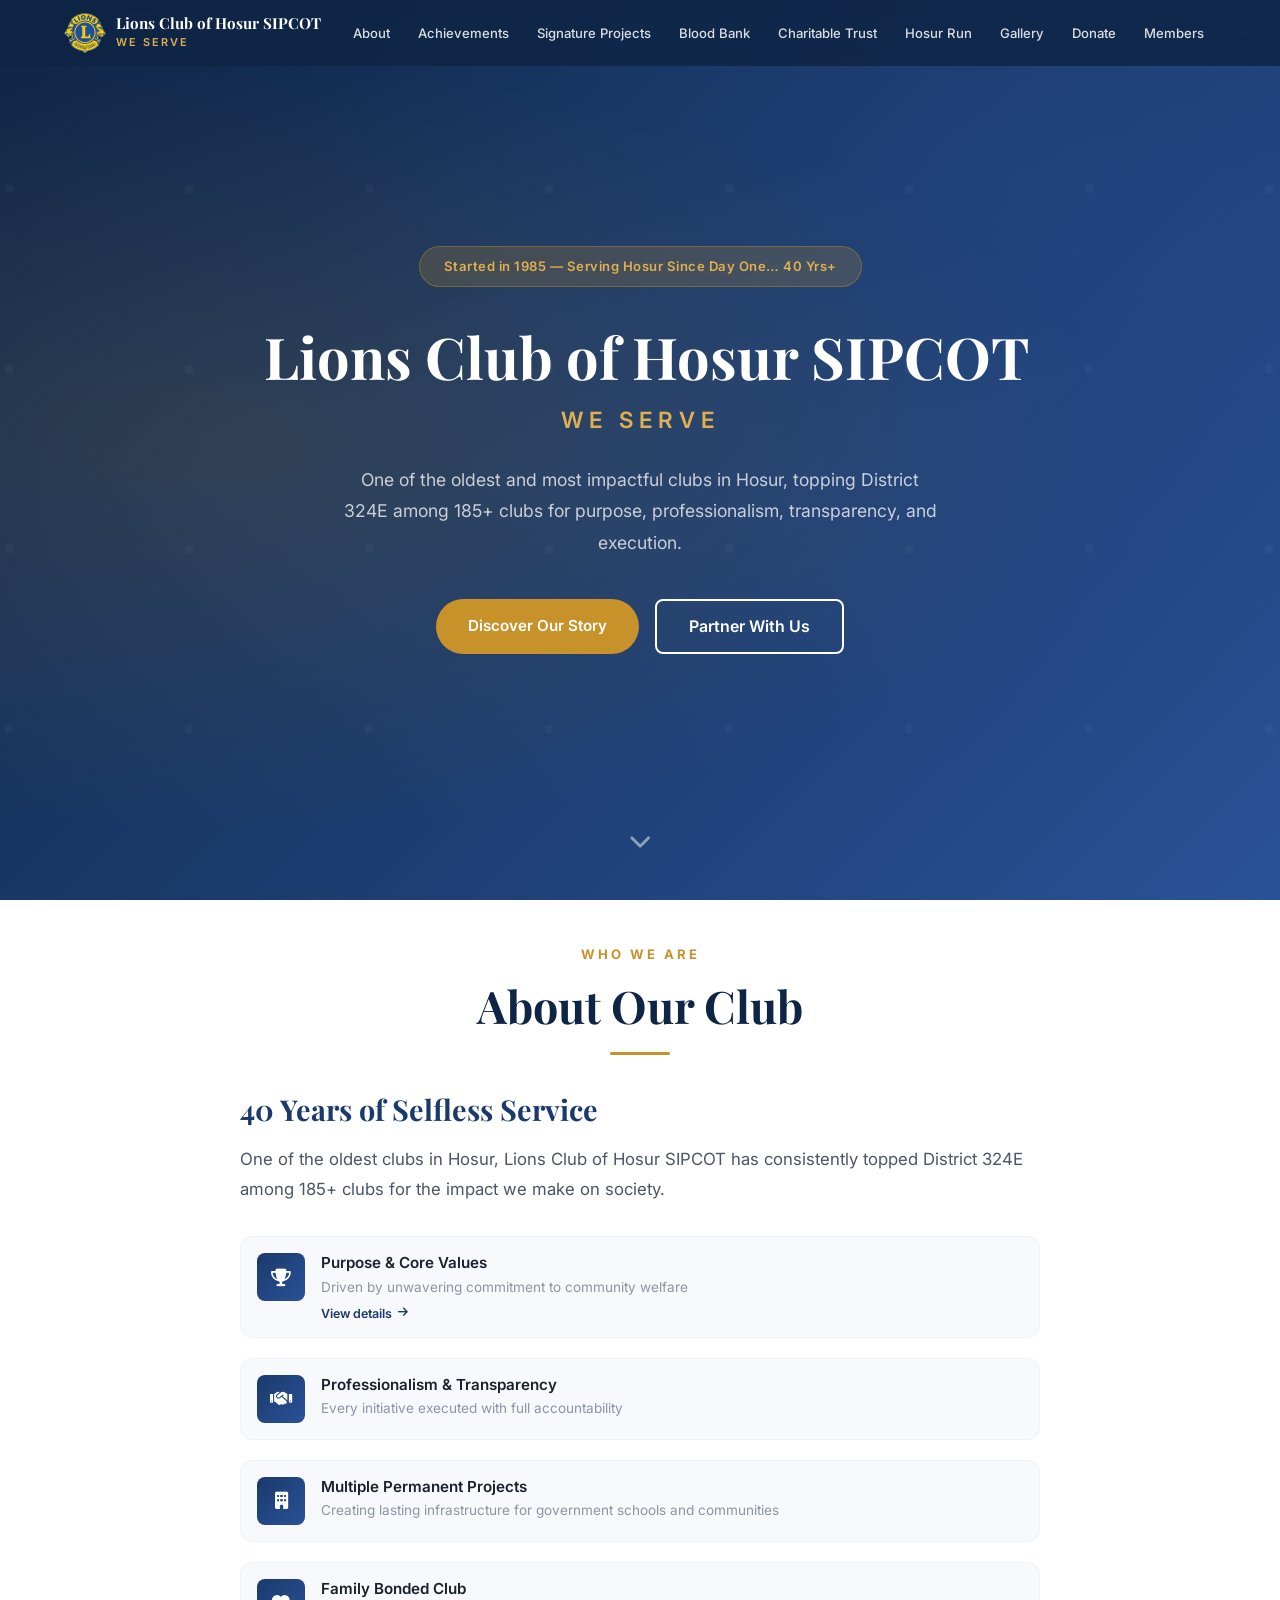
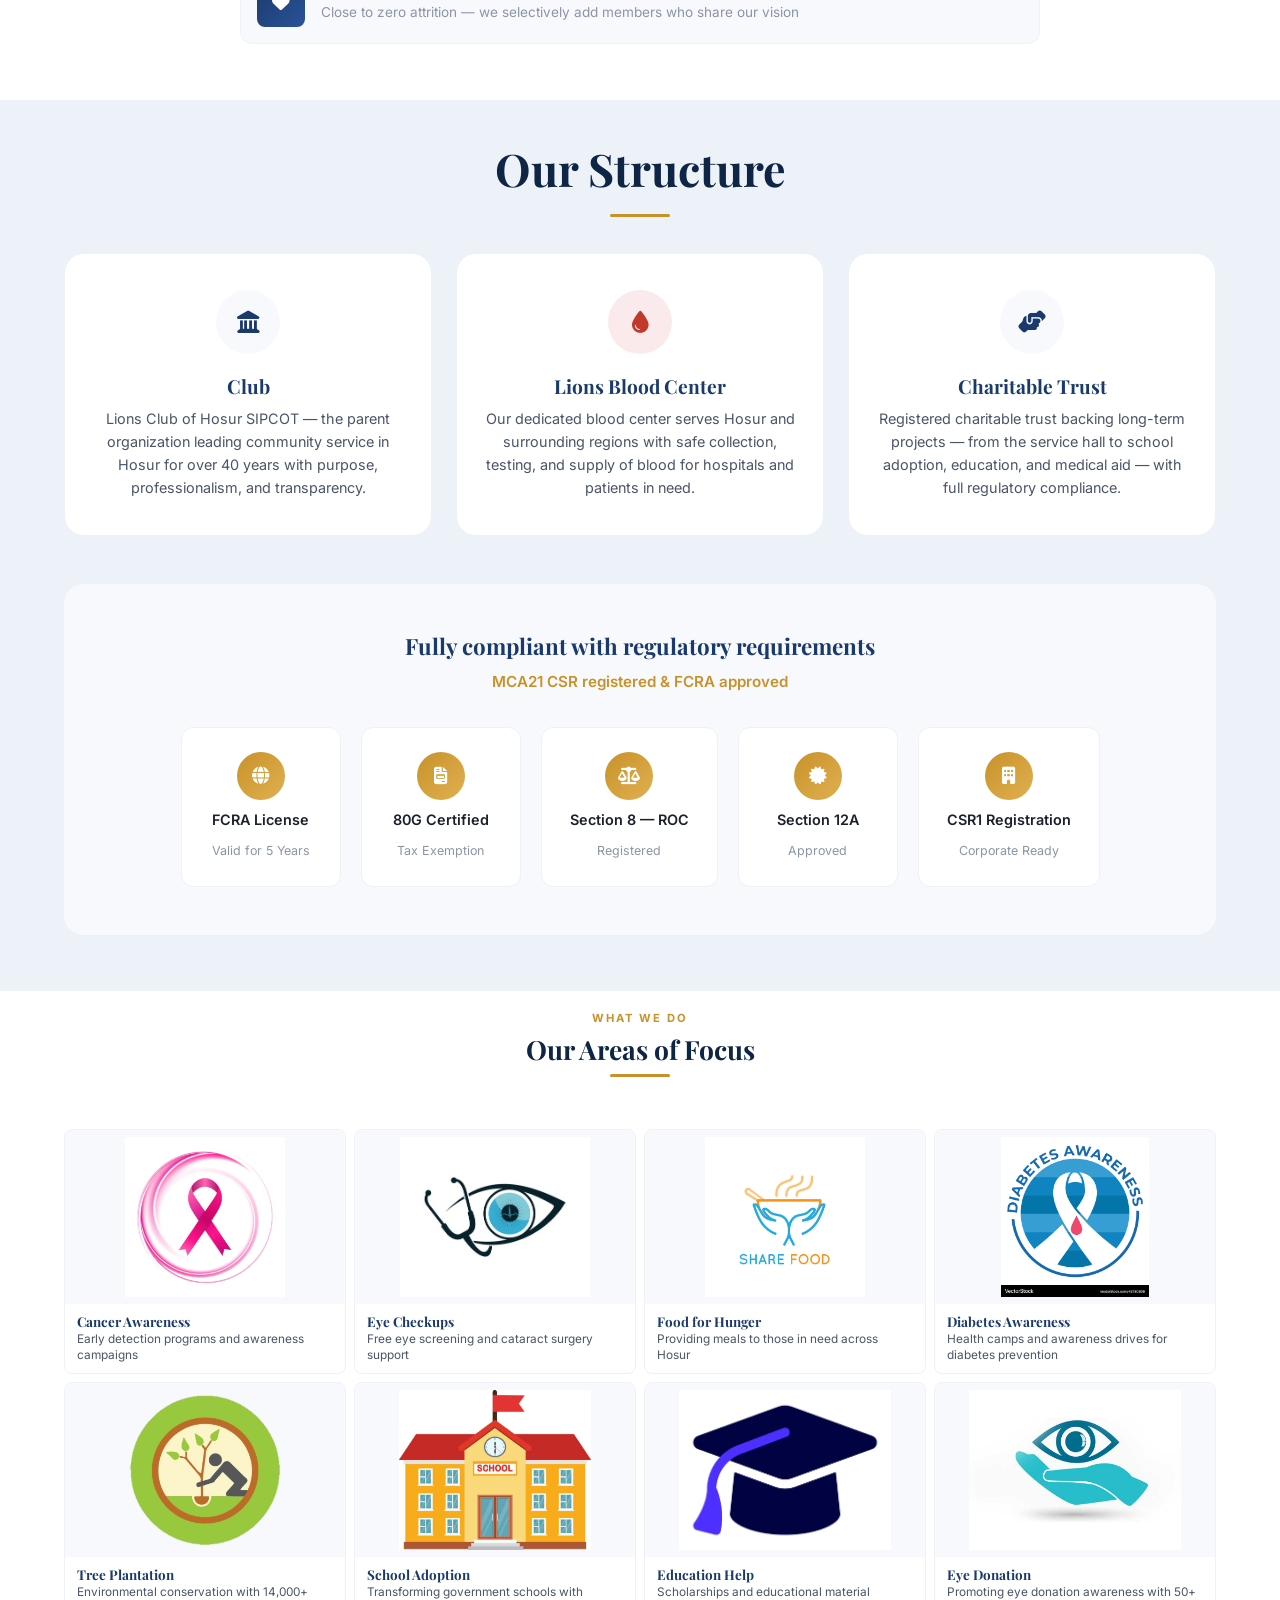
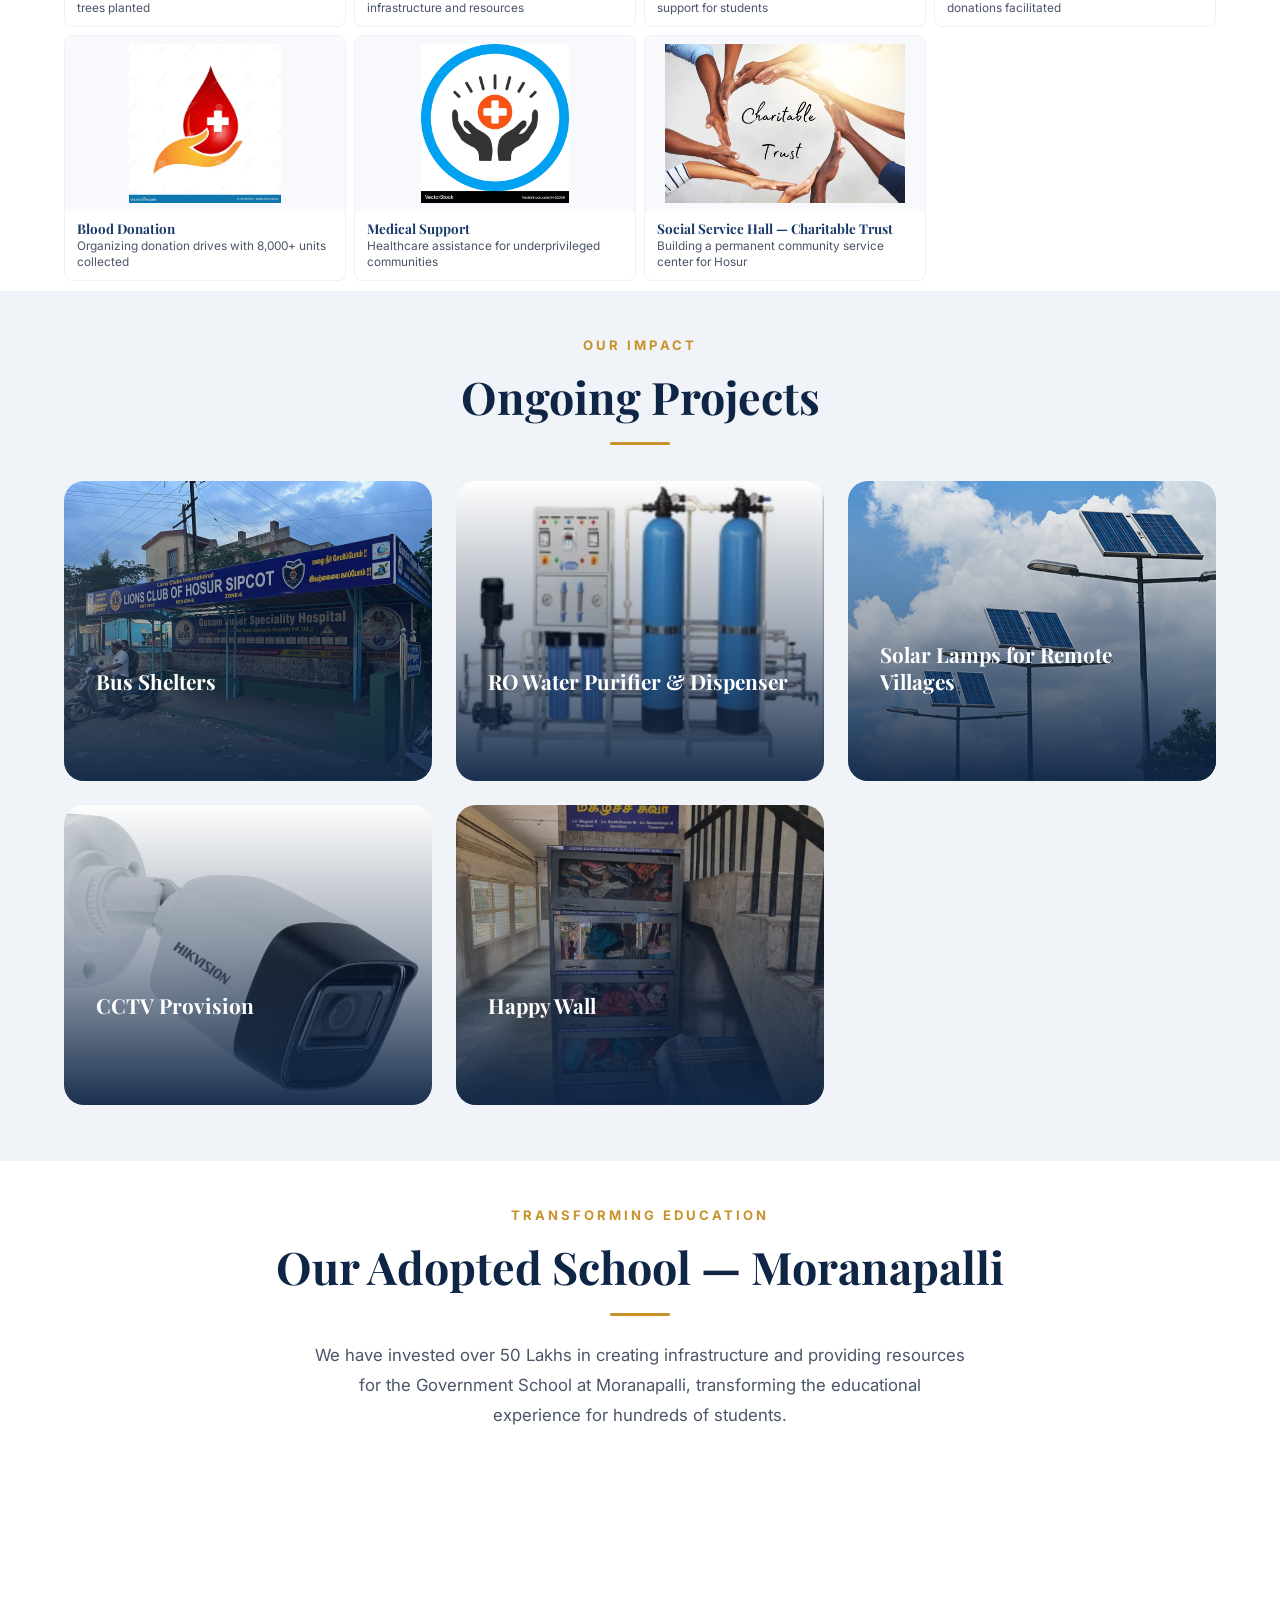
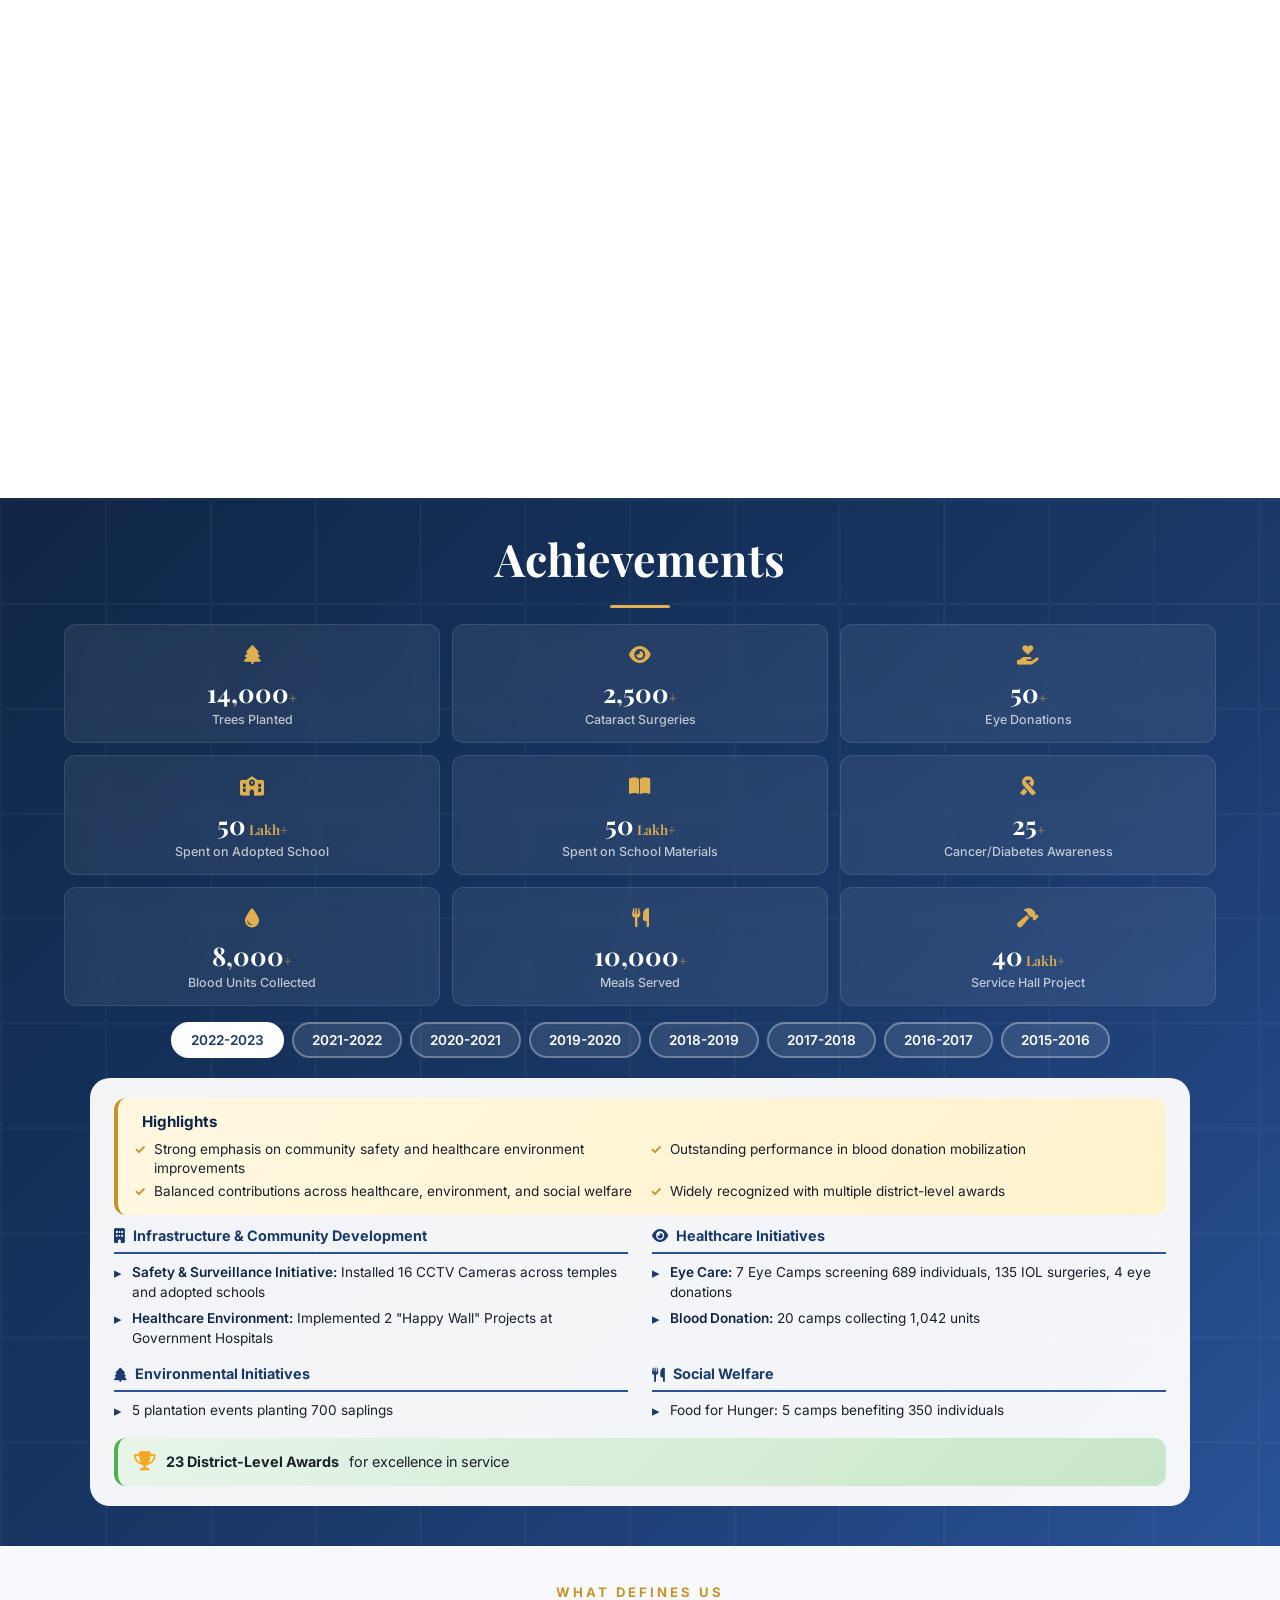
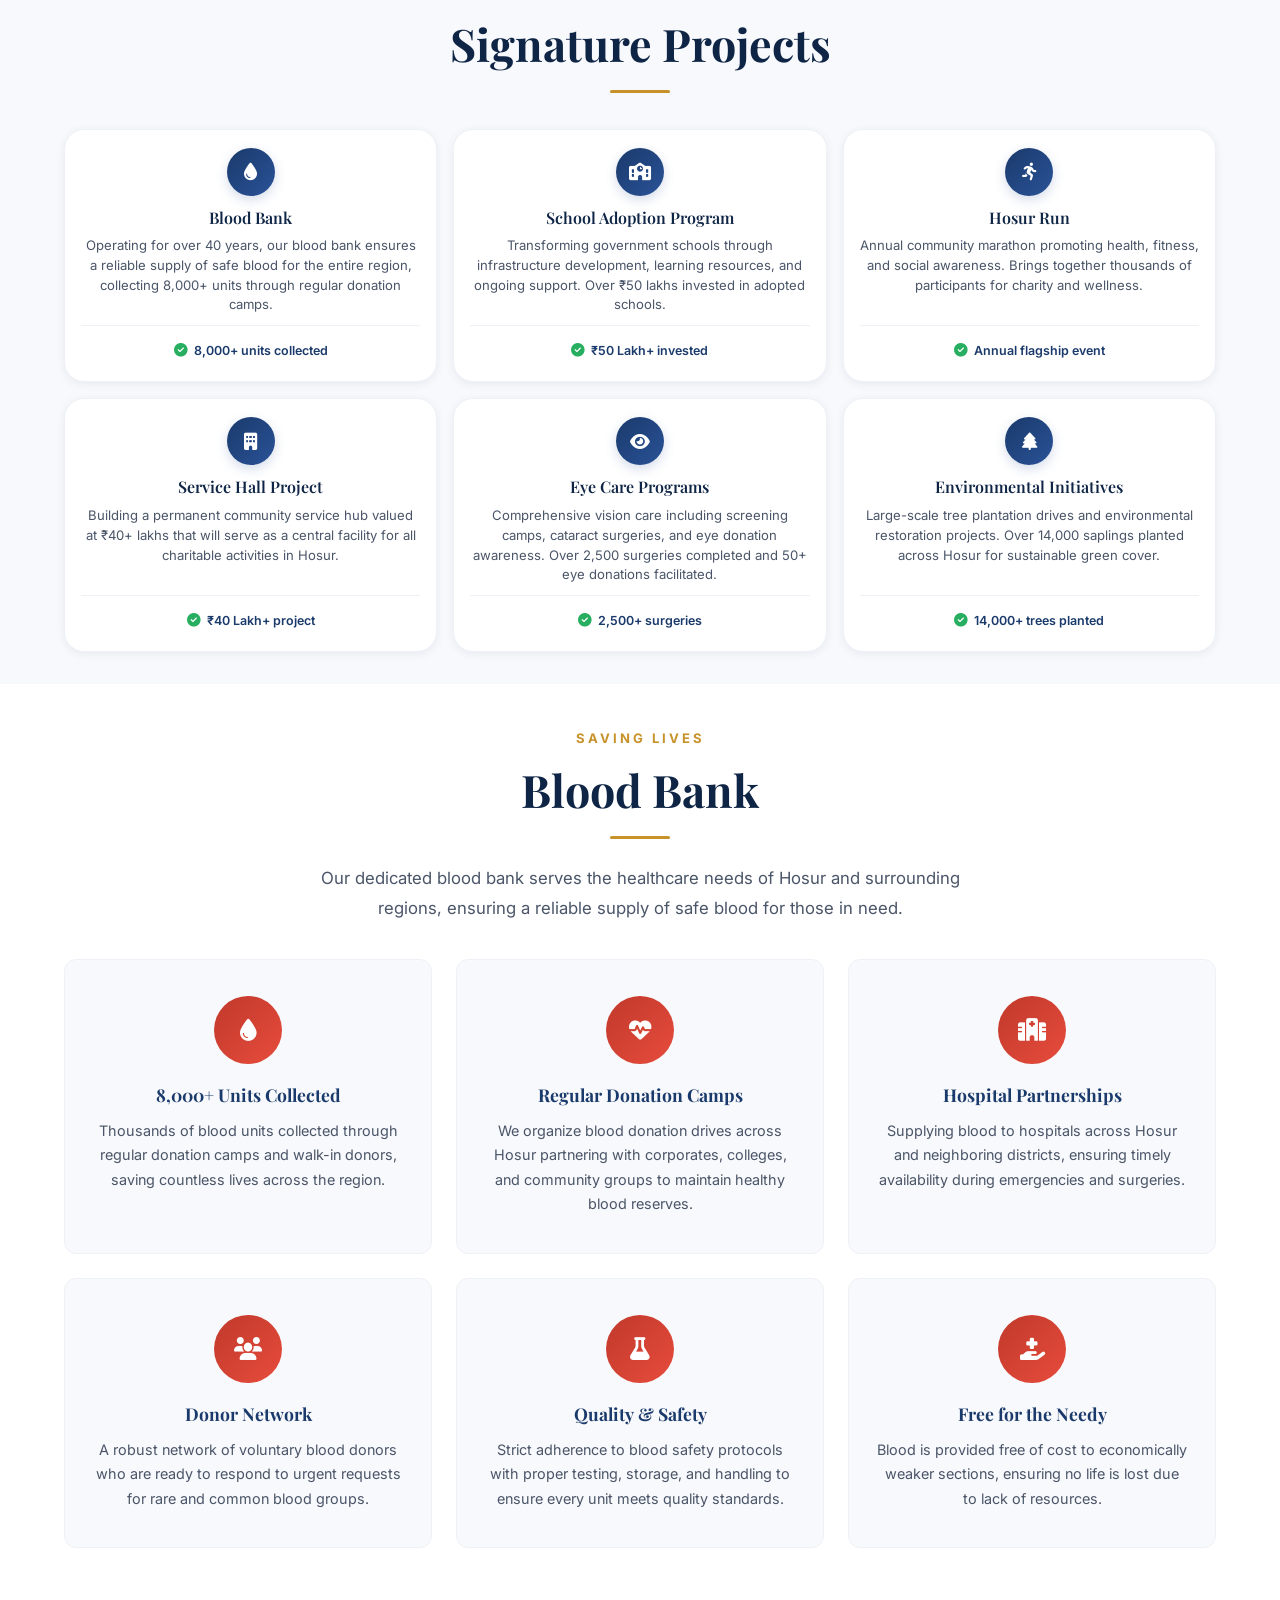
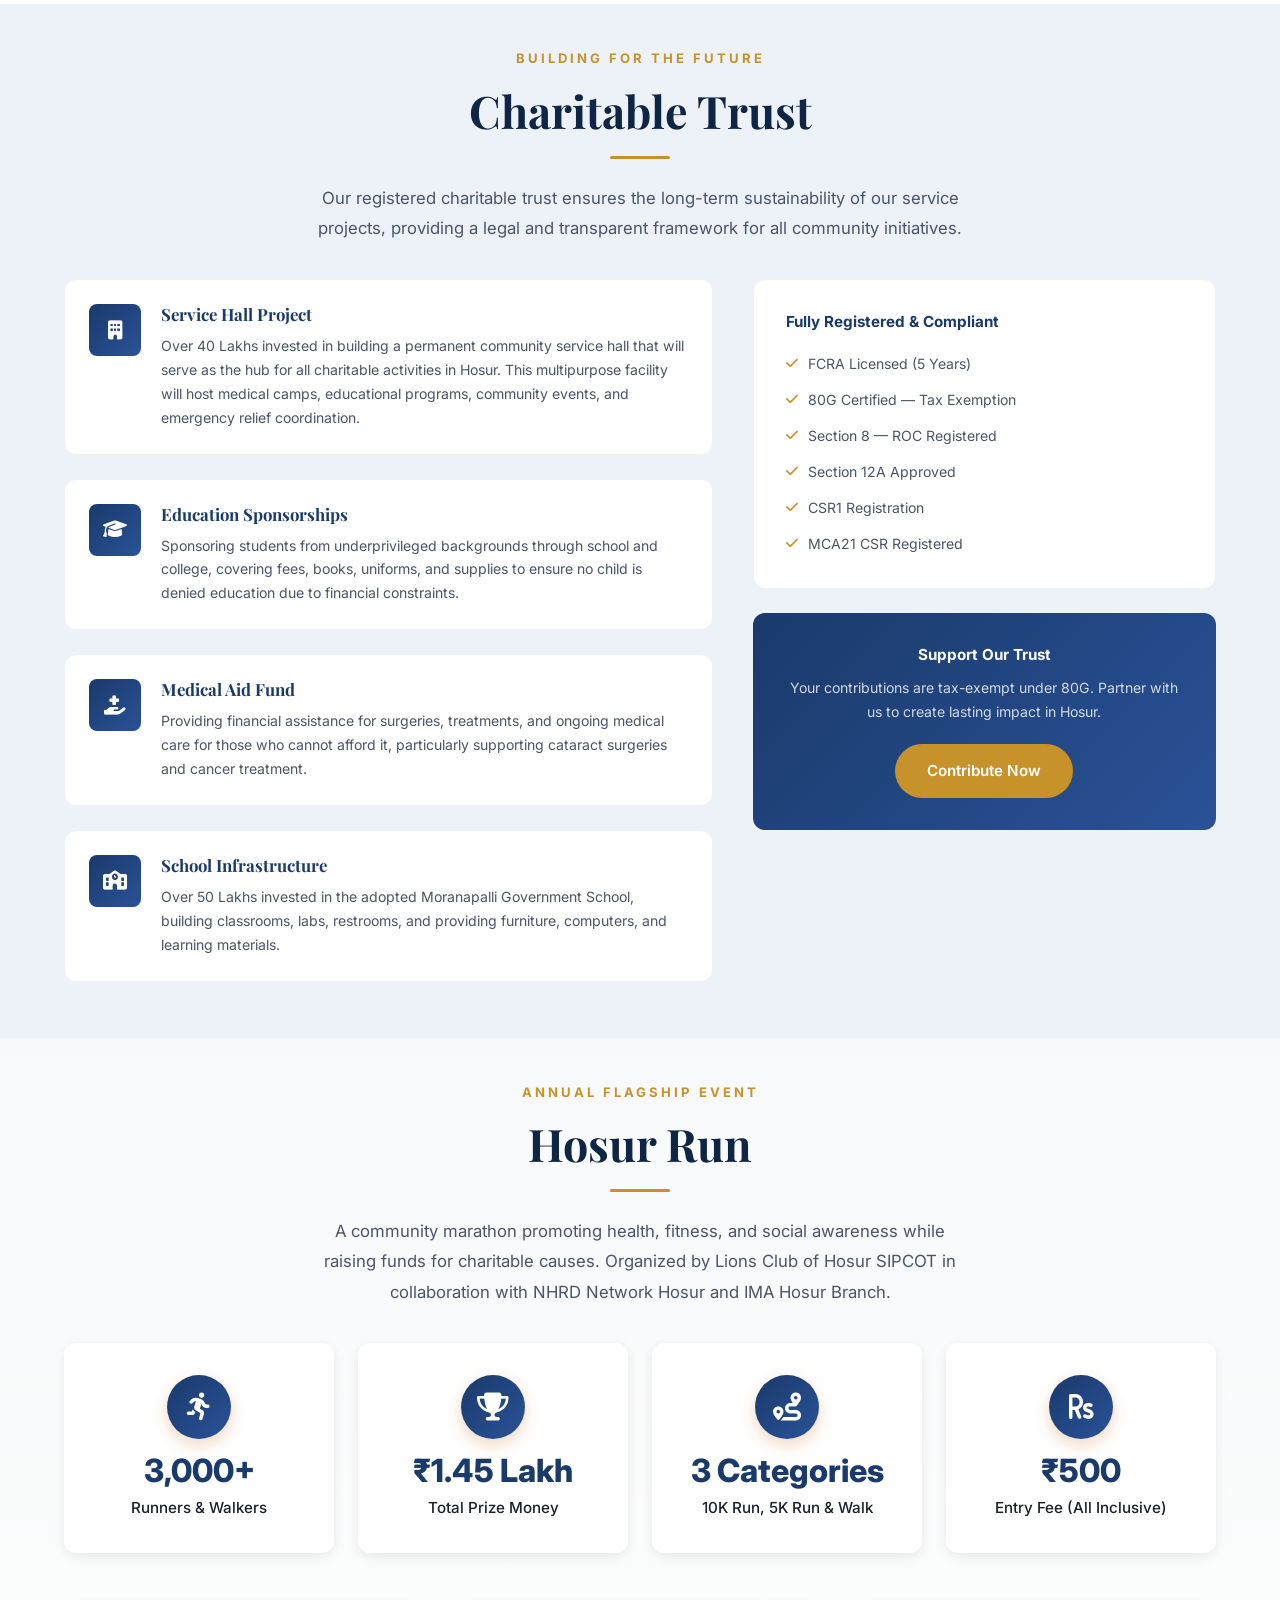
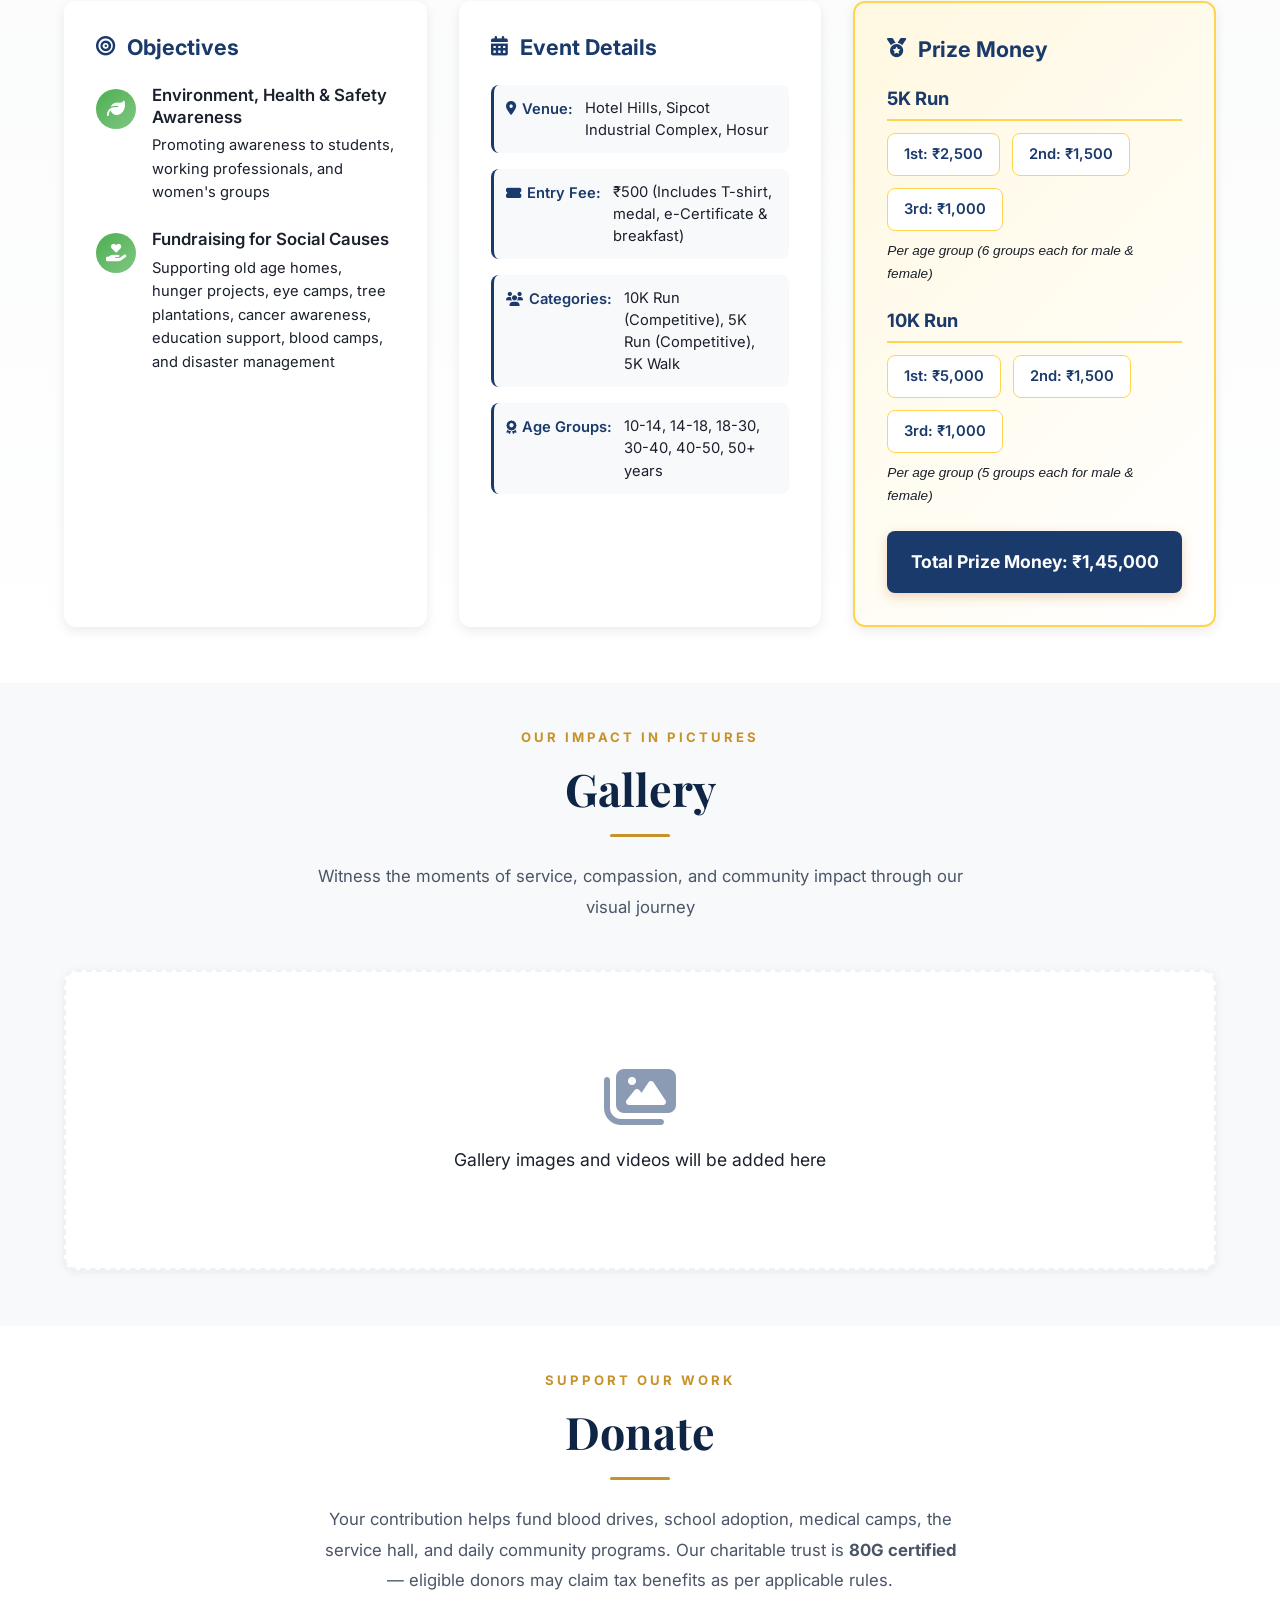
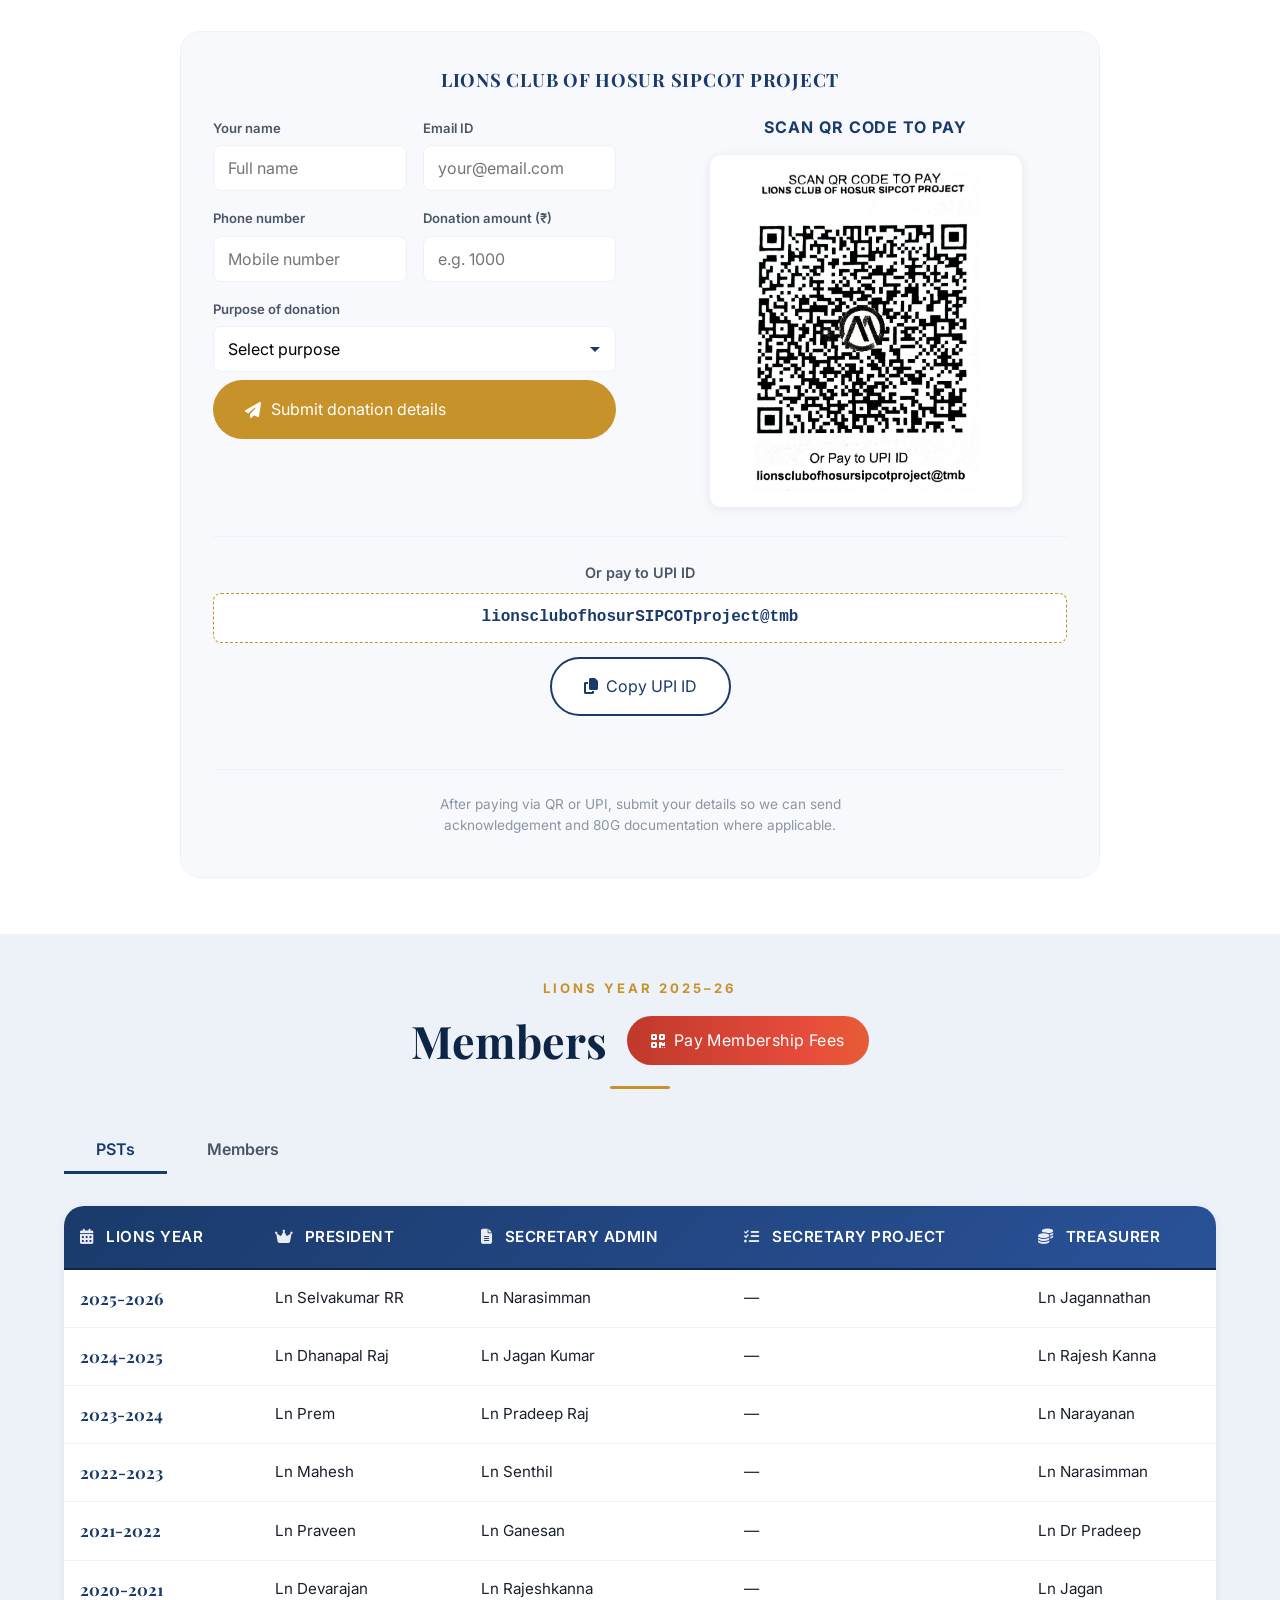
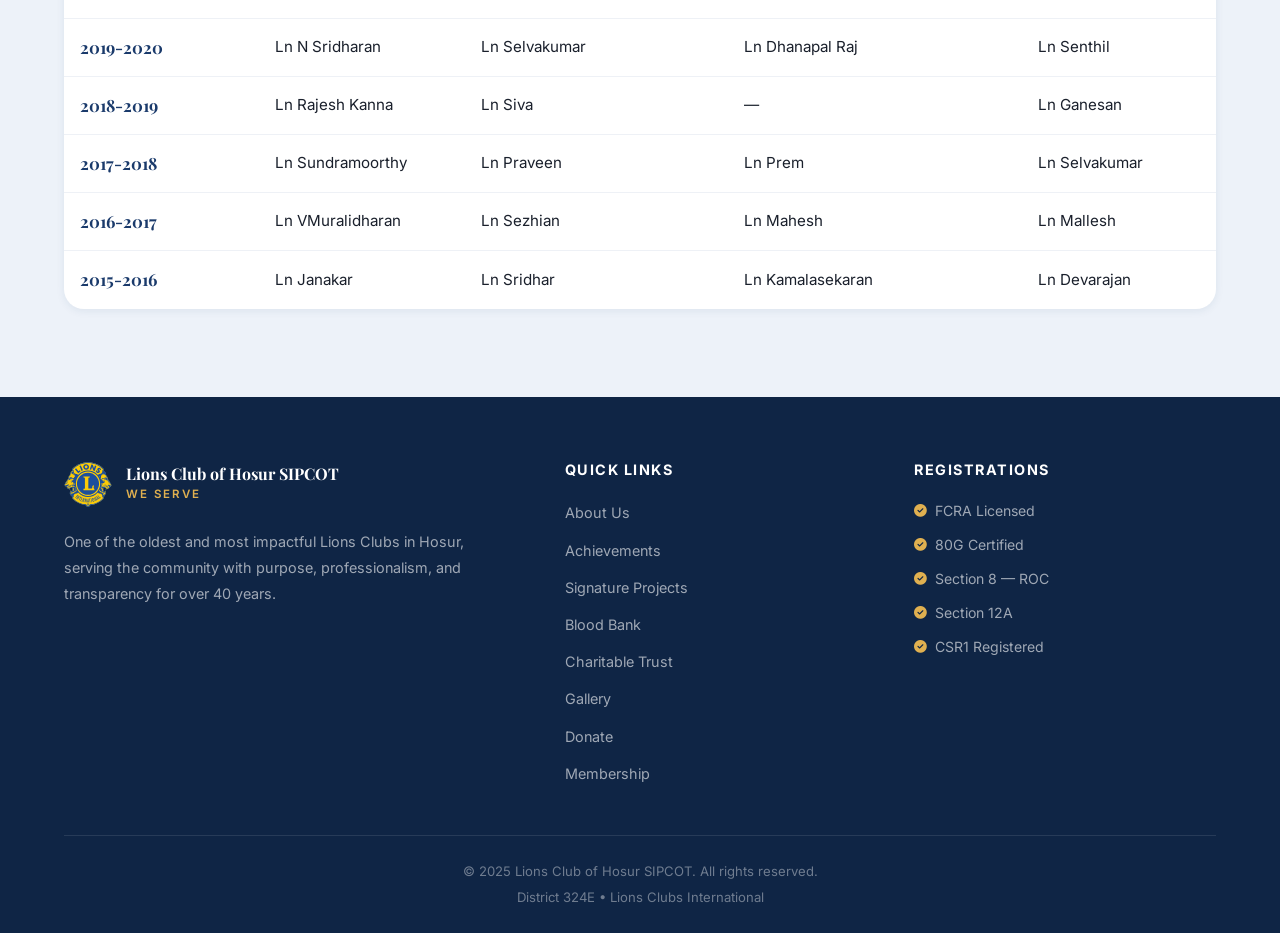
==== commit 980002a6: "Fix membership modal scrolling and update Google Pay link. Use gpay:// UPI deep link for Pay Now and" ====
--- a/index.html
+++ b/index.html
@@ -1918,7 +1918,7 @@
             </div>
             <div id="additionalFields" style="display: none;">
               <a
-                href="upi://pay?pa=lionsclubofhosurSIPCOTproject1@tmb&amp;pn=Lions%20Club%20of%20Hosur%20SIPCOT%20Project&amp;am=16500.00&amp;cu=INR&amp;tn=Premium%20Membership"
+                href="gpay://upi/pay?pa=lionsclubofhosurSIPCOTproject1@tmb&amp;pn=Lions%20Club%20of%20Hosur%20SIPCOT%20Project&amp;am=16500.00&amp;cu=INR&amp;tn=Premium%20Membership"
                 class="btn btn-pay-now modal-submit-btn"
                 id="payNowBtn"
               >
@@ -2035,6 +2035,18 @@
         
         // Show additional fields
         document.getElementById('additionalFields').style.display = 'block';
+
+        // Scroll Pay Now button into view on mobile
+        setTimeout(function() {
+          var payBtn = document.getElementById('payNowBtn');
+          var modalBox = document.querySelector('#membershipFeesModal .modal-box');
+          if (payBtn) {
+            payBtn.scrollIntoView({ behavior: 'smooth', block: 'nearest' });
+          }
+          if (modalBox) {
+            modalBox.scrollTop = modalBox.scrollHeight;
+          }
+        }, 100);
         
         // Disable phone input and validate button
         phoneInput.disabled = true;
--- a/styles.css
+++ b/styles.css
@@ -3488,40 +3488,47 @@
    Membership Fees Modal
    ======================================== */
 
-.modal-overlay {
+#membershipFeesModal {
   position: fixed;
   inset: 0;
   z-index: 2000;
   background: rgba(10, 25, 50, 0.72);
   backdrop-filter: blur(6px);
   display: flex;
-  align-items: center;
+  align-items: flex-start;
   justify-content: center;
-  padding: 20px;
+  padding: 16px;
   opacity: 0;
   pointer-events: none;
   transition: opacity 0.3s ease;
-}
-
-.modal-overlay.active {
+  overflow-y: auto;
+  -webkit-overflow-scrolling: touch;
+}
+
+#membershipFeesModal.active {
   opacity: 1;
   pointer-events: all;
 }
 
-.modal-box {
+#membershipFeesModal .modal-box {
   position: relative;
   background: var(--white);
   border-radius: var(--radius-lg);
   padding: 40px 36px 36px;
   max-width: 680px;
   width: 100%;
+  max-height: calc(100dvh - 32px);
+  overflow-y: auto;
+  -webkit-overflow-scrolling: touch;
   box-shadow: 0 30px 80px rgba(10, 25, 50, 0.35);
   transform: translateY(24px) scale(0.97);
   transition: transform 0.35s cubic-bezier(0.34, 1.56, 0.64, 1), opacity 0.3s ease;
   opacity: 0;
-}
-
-.modal-overlay.active .modal-box {
+  margin: auto 0;
+  flex-shrink: 0;
+}
+
+#membershipFeesModal.active .modal-box {
   transform: translateY(0) scale(1);
   opacity: 1;
 }
@@ -4076,17 +4083,41 @@
 
 /* Responsive: stack to single column */
 @media (max-width: 680px) {
+  #membershipFeesModal {
+    padding: 10px 12px;
+    align-items: flex-start;
+  }
+
+  #membershipFeesModal .modal-box {
+    max-height: calc(100dvh - 20px);
+    padding: 28px 16px 24px;
+  }
+
+  #membershipFeesModal .modal-header {
+    margin-bottom: 20px;
+    padding-bottom: 16px;
+  }
+
+  #membershipFeesModal .modal-header h3 {
+    font-size: 1.2rem;
+  }
+
   .modal-body--two-col {
     grid-template-columns: 1fr;
+    gap: 20px;
   }
 
   .modal-box--wide {
-    max-width: 420px;
+    max-width: 100%;
   }
 
   .modal-qr-frame--large img {
-    width: 200px;
-    height: 200px;
+    width: 180px;
+    height: 180px;
+  }
+
+  .modal-qr-frame--large {
+    padding: 12px;
   }
 
   .qr-mask i {
@@ -4106,5 +4137,10 @@
   .input-button-group {
     gap: 6px;
   }
-}
-
+
+  #additionalFields {
+    margin-top: 4px;
+    padding-bottom: 8px;
+  }
+}
+
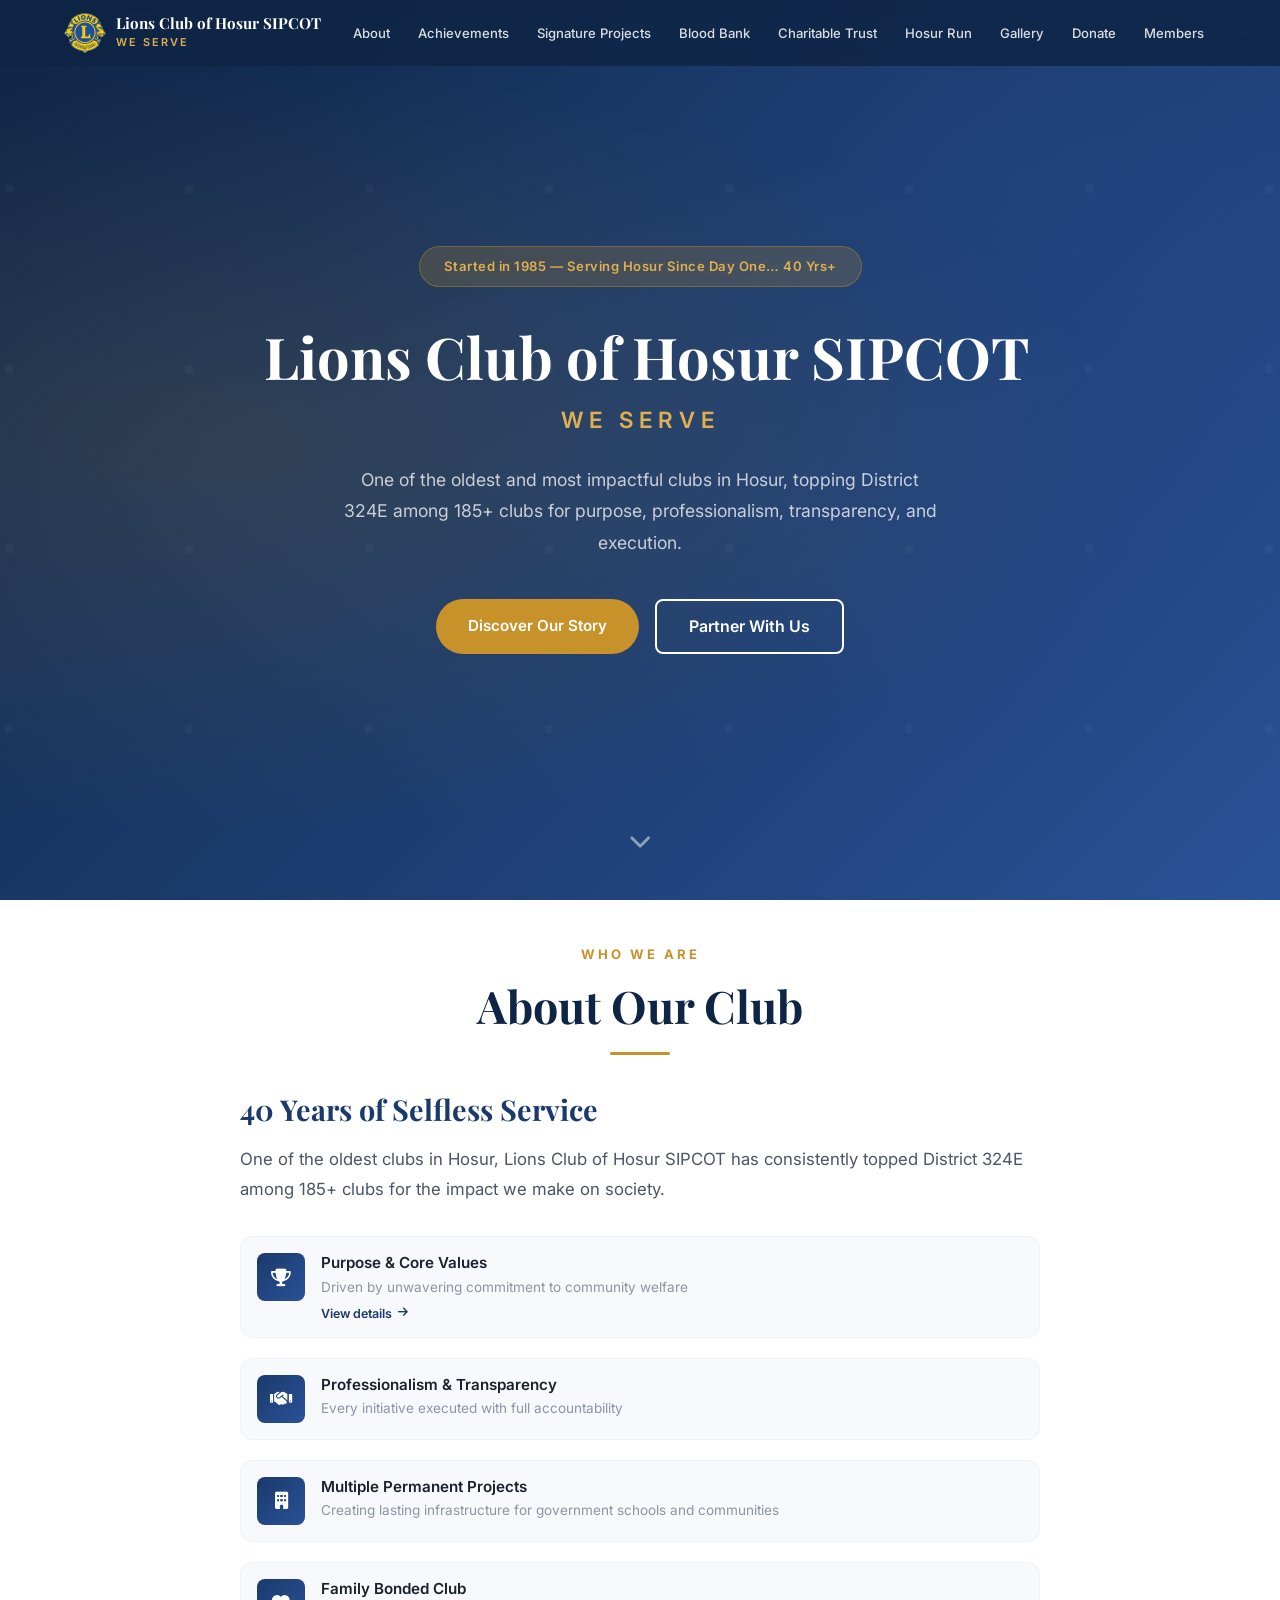
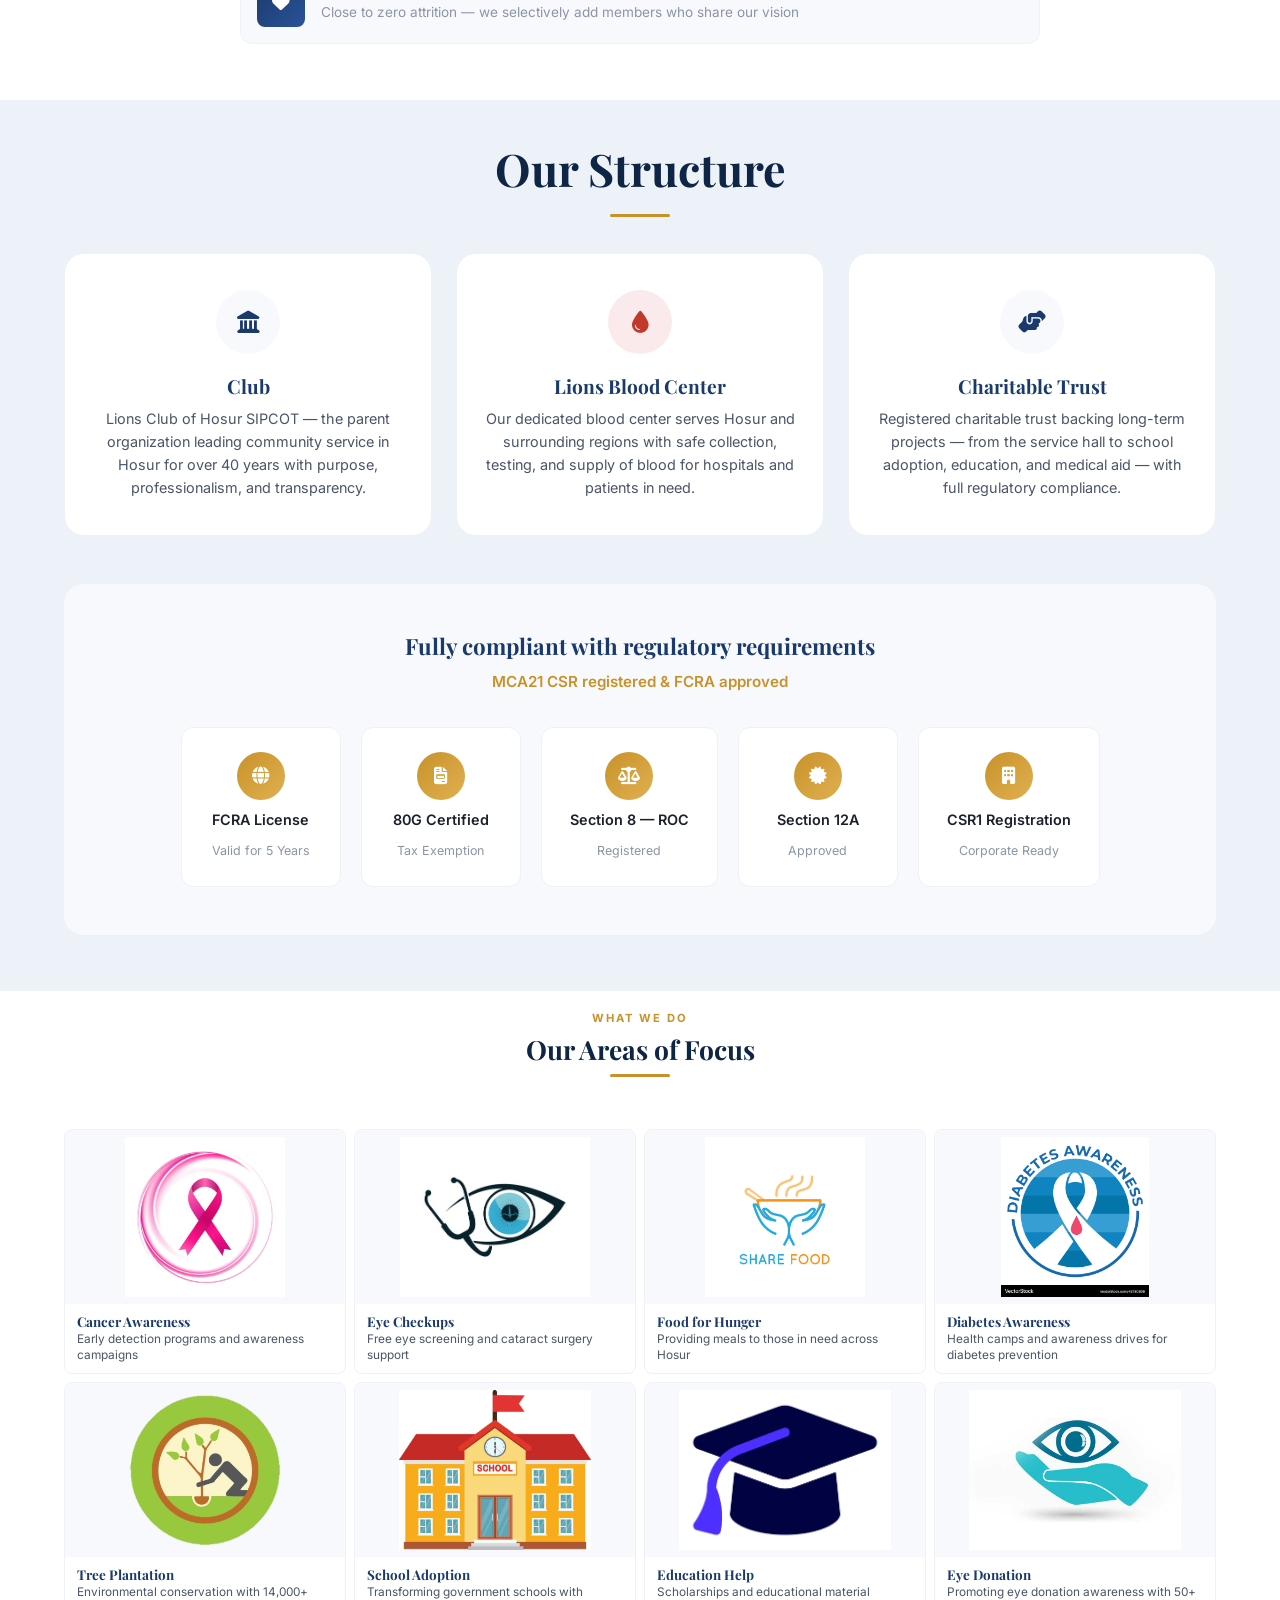
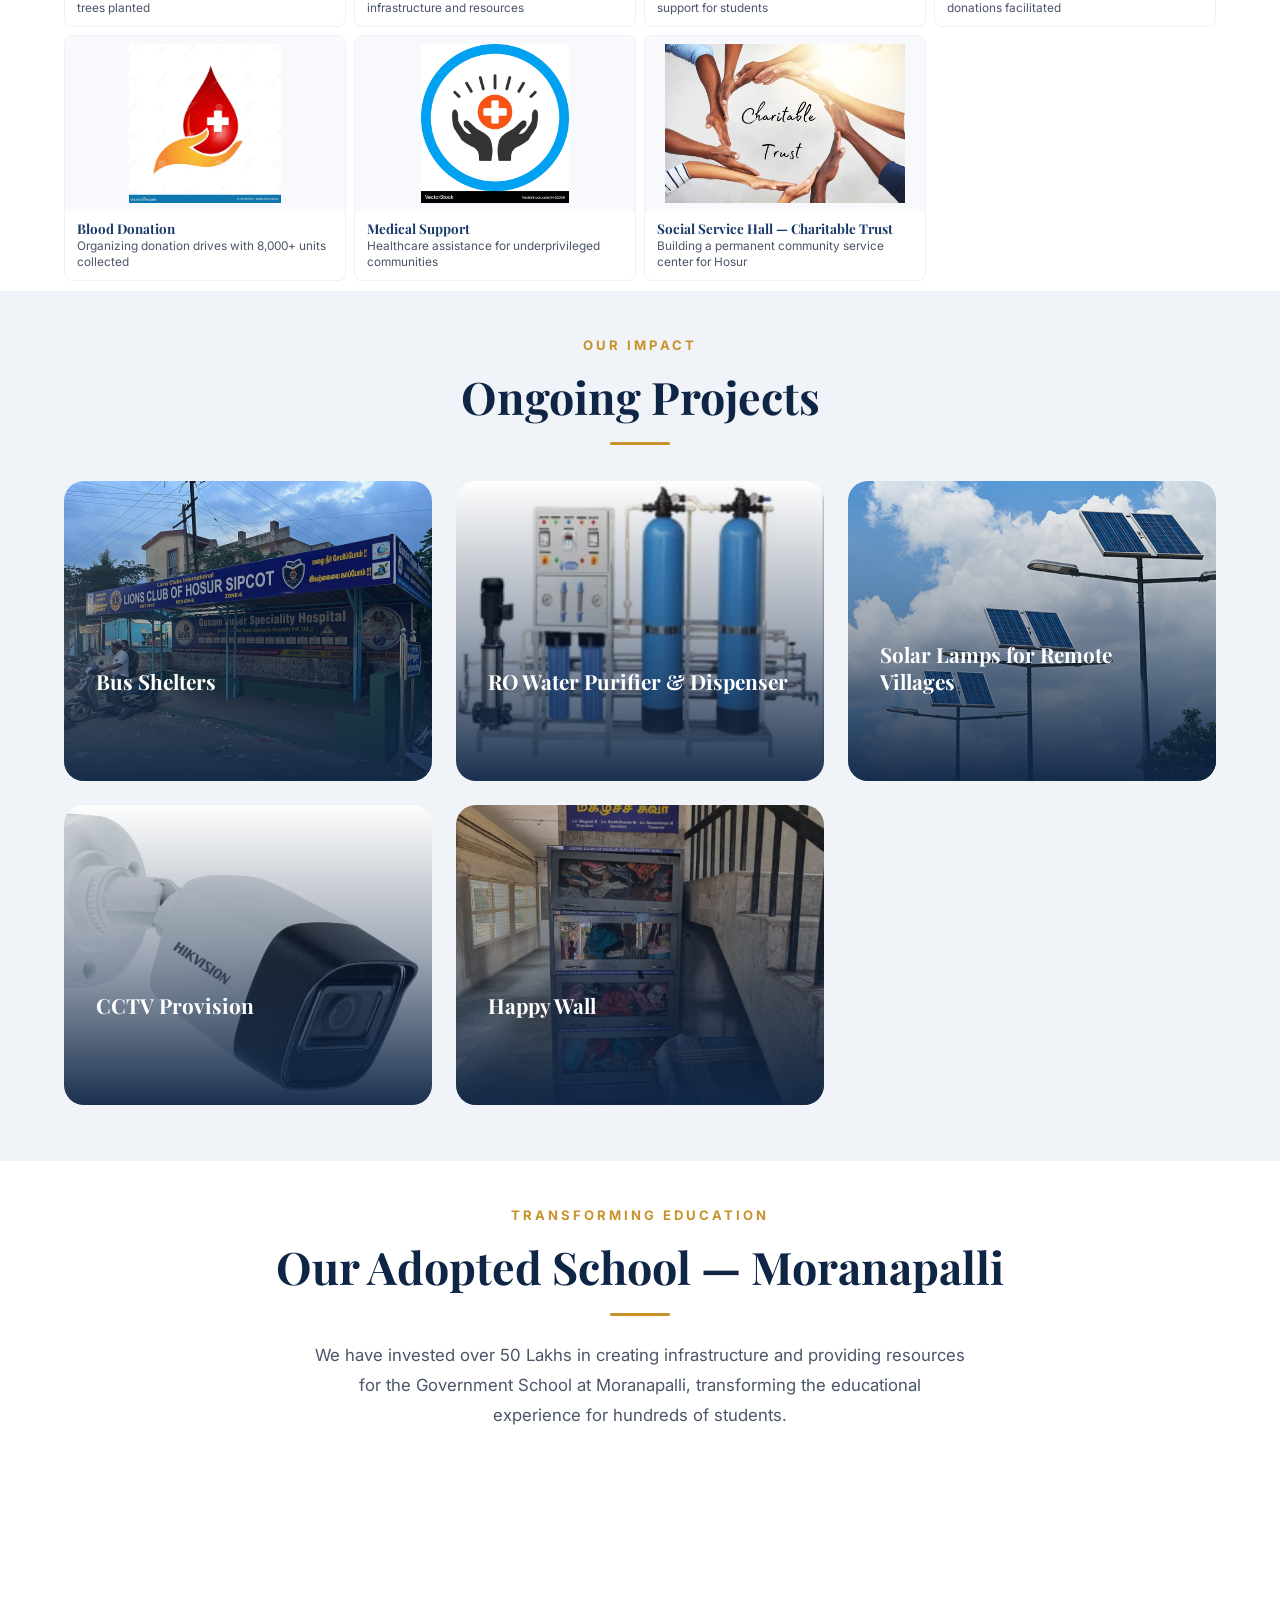
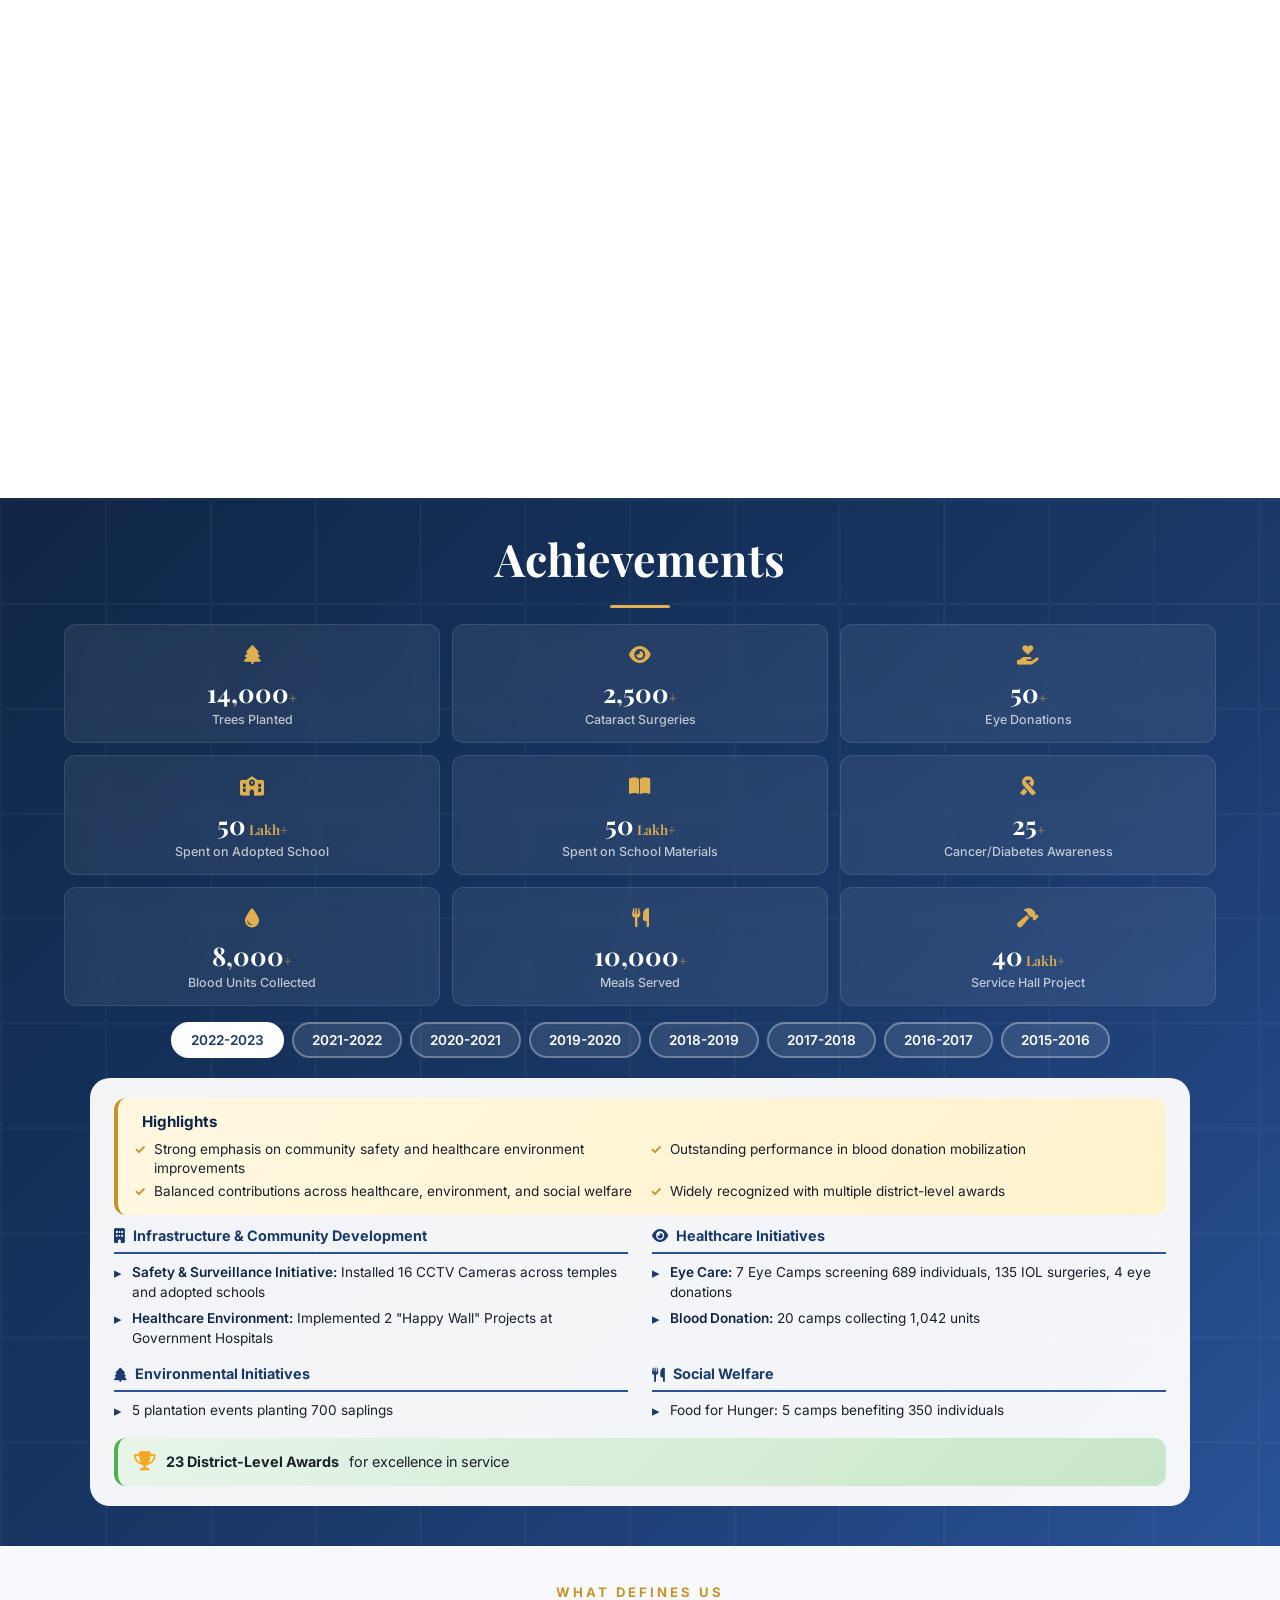
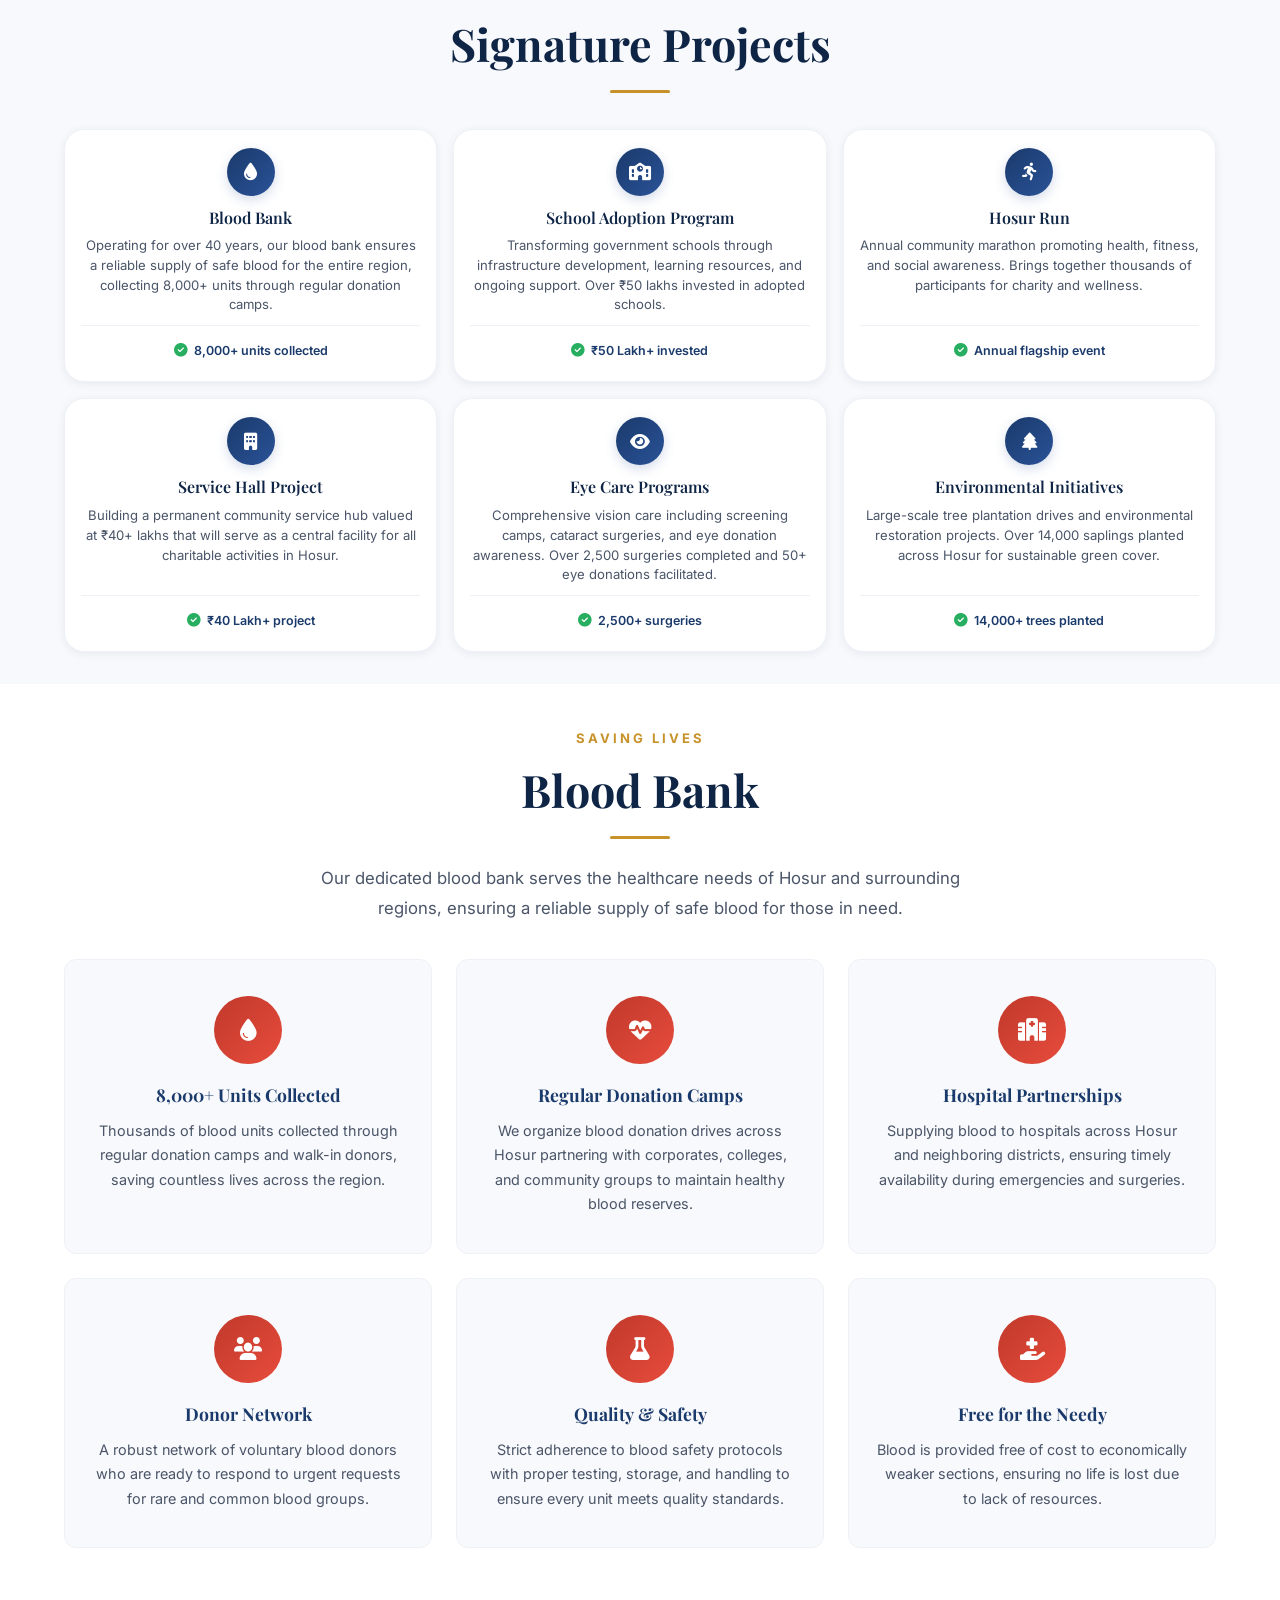
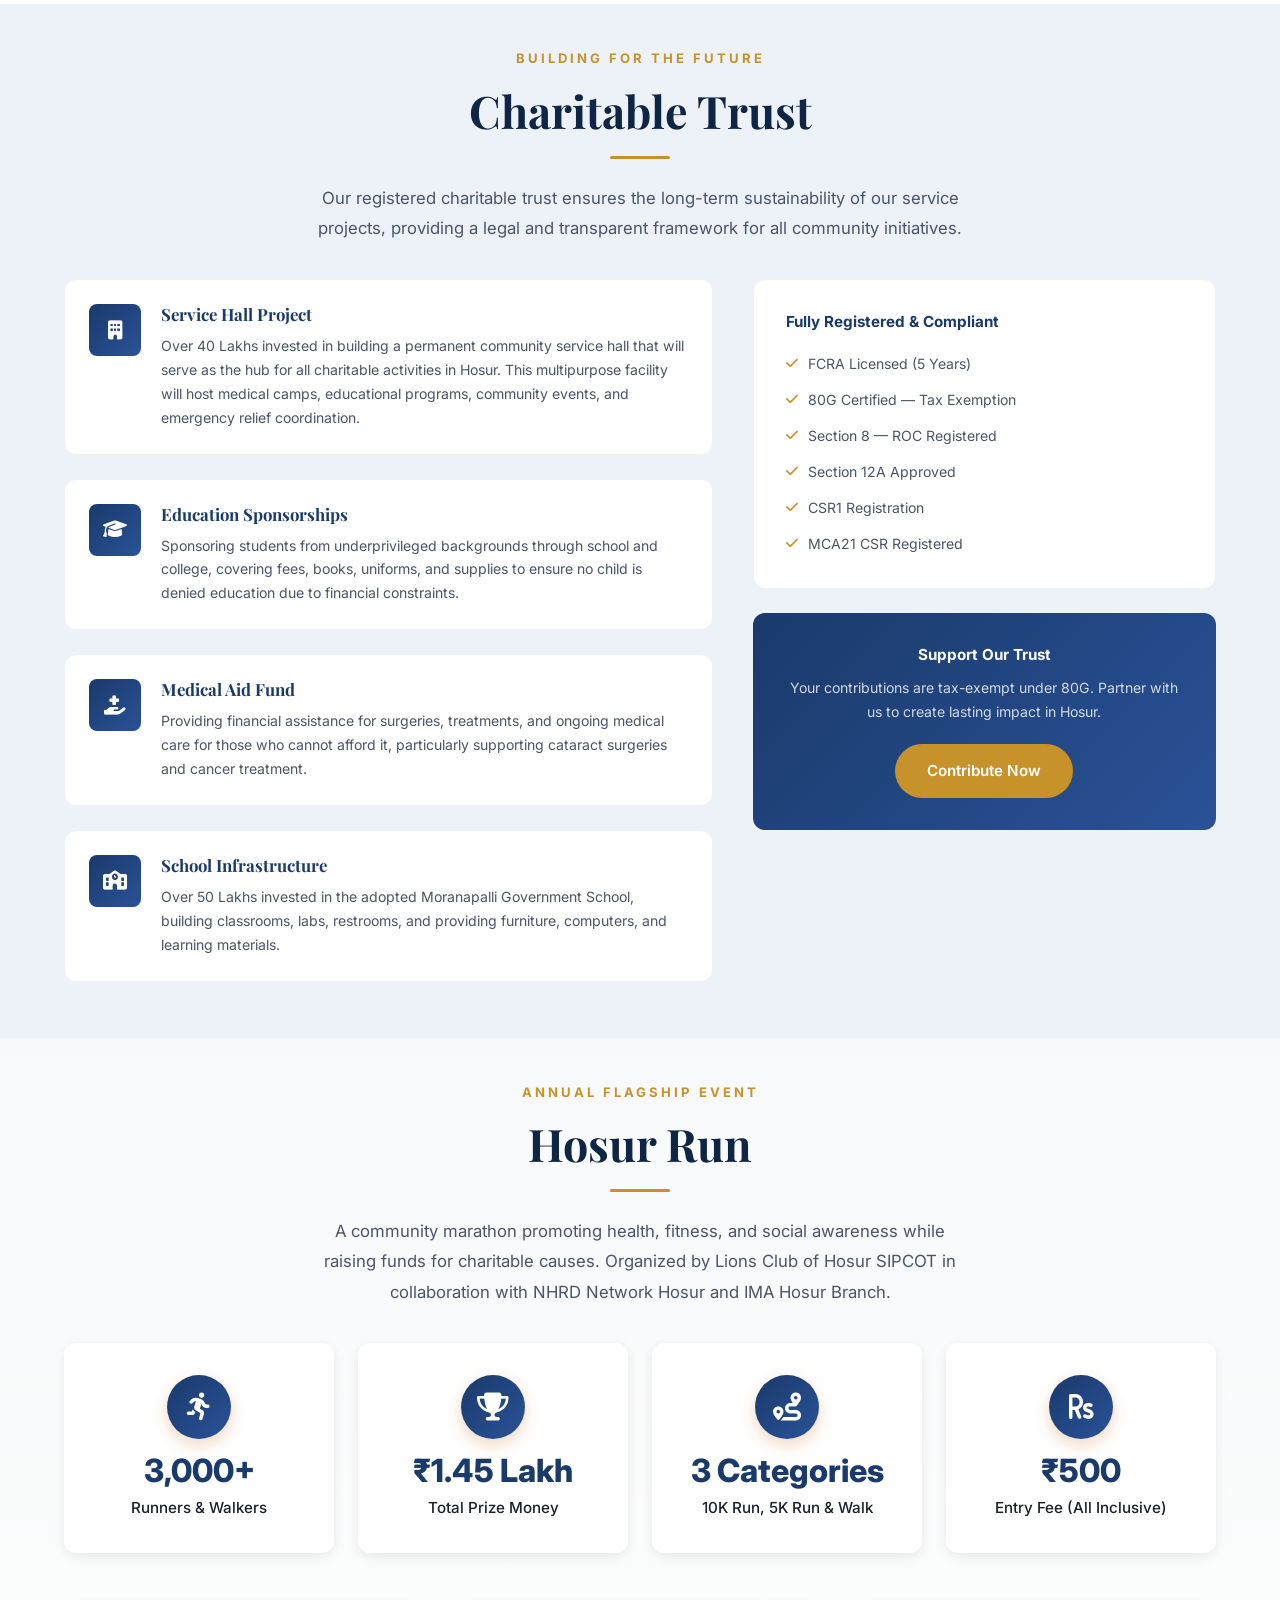
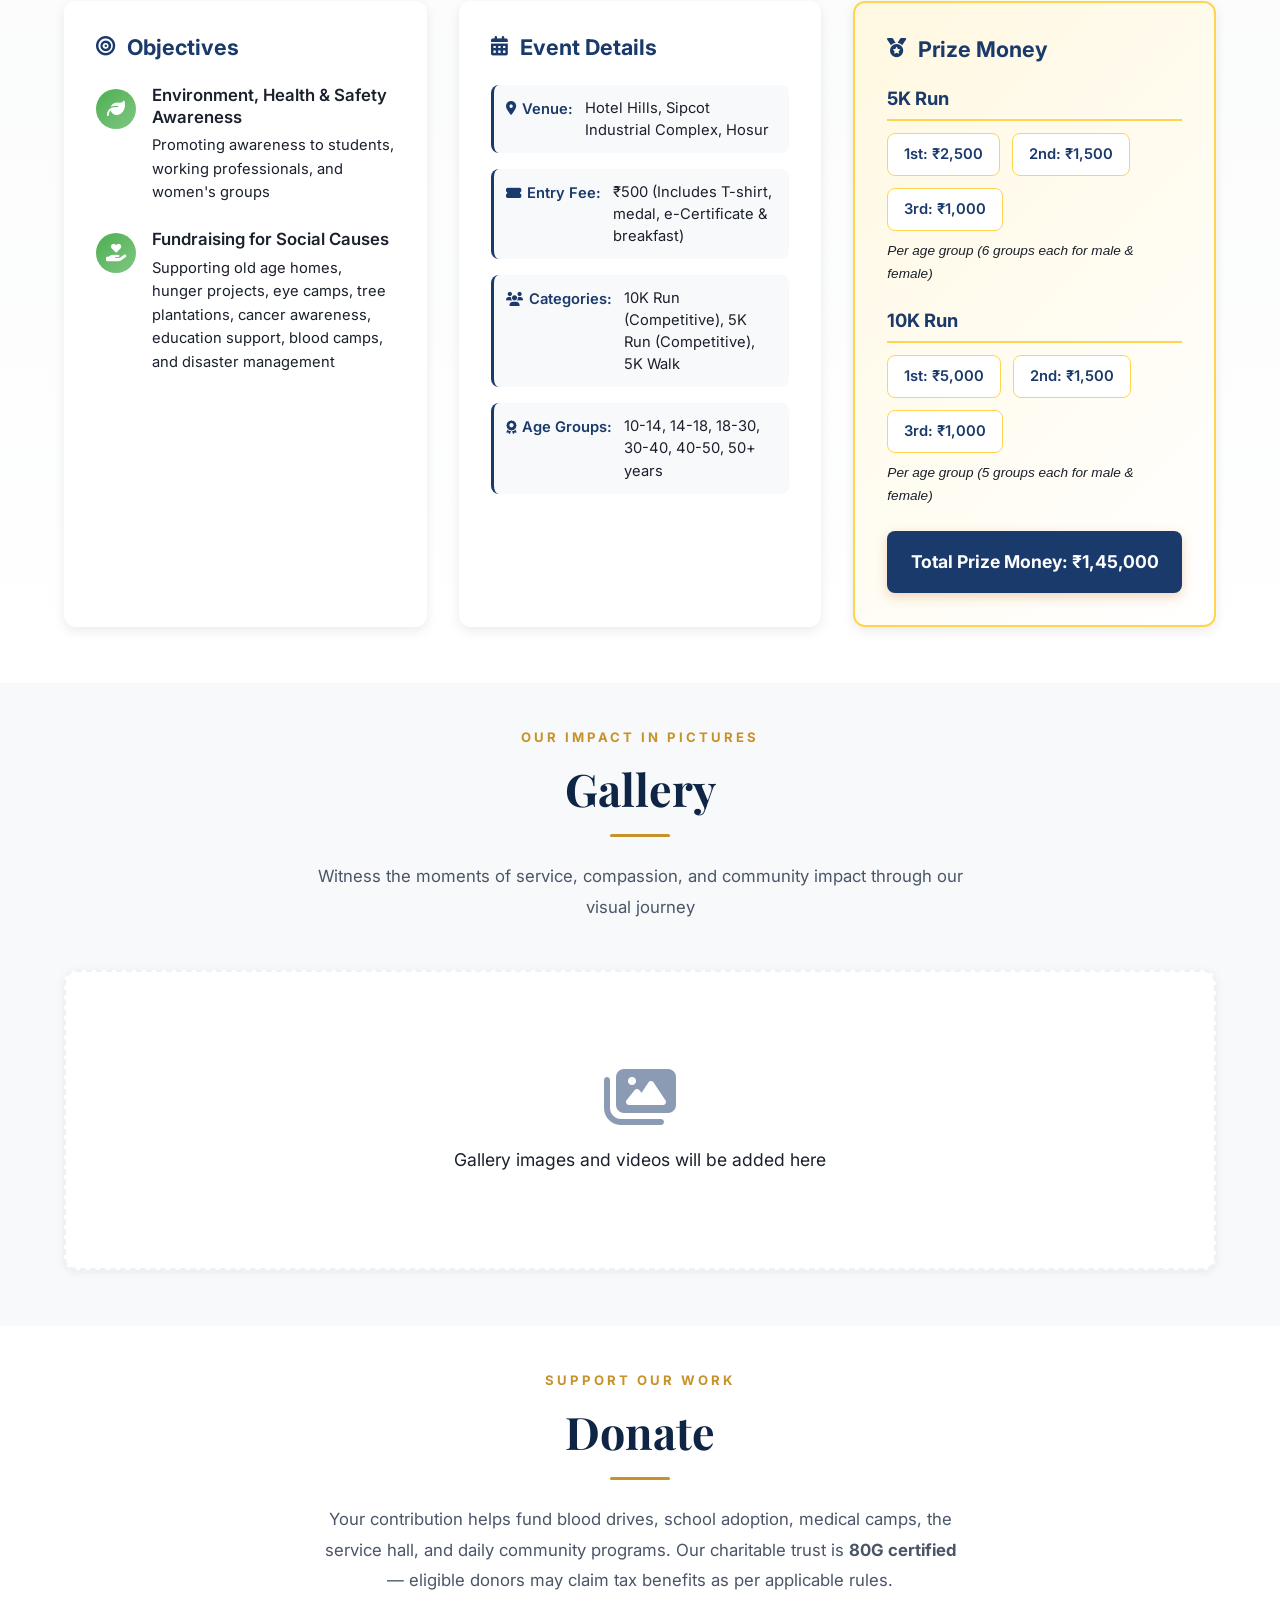
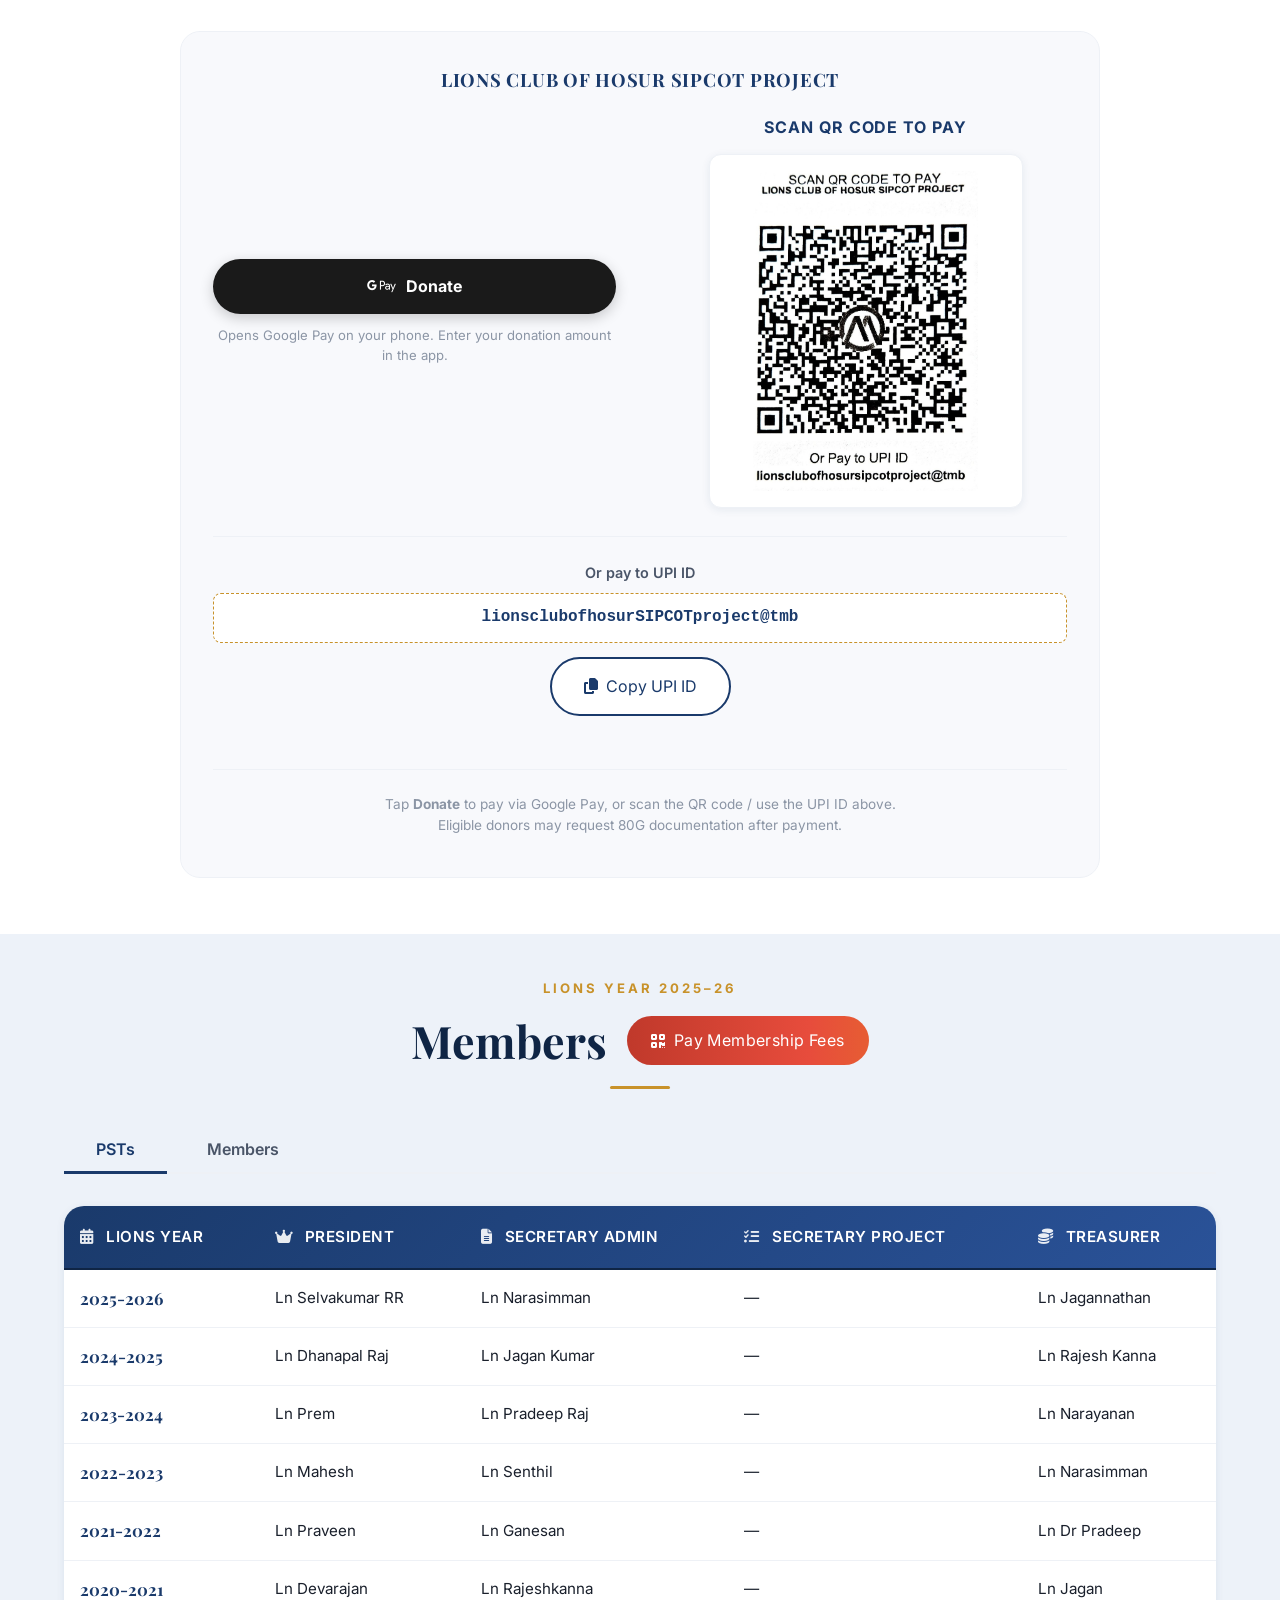
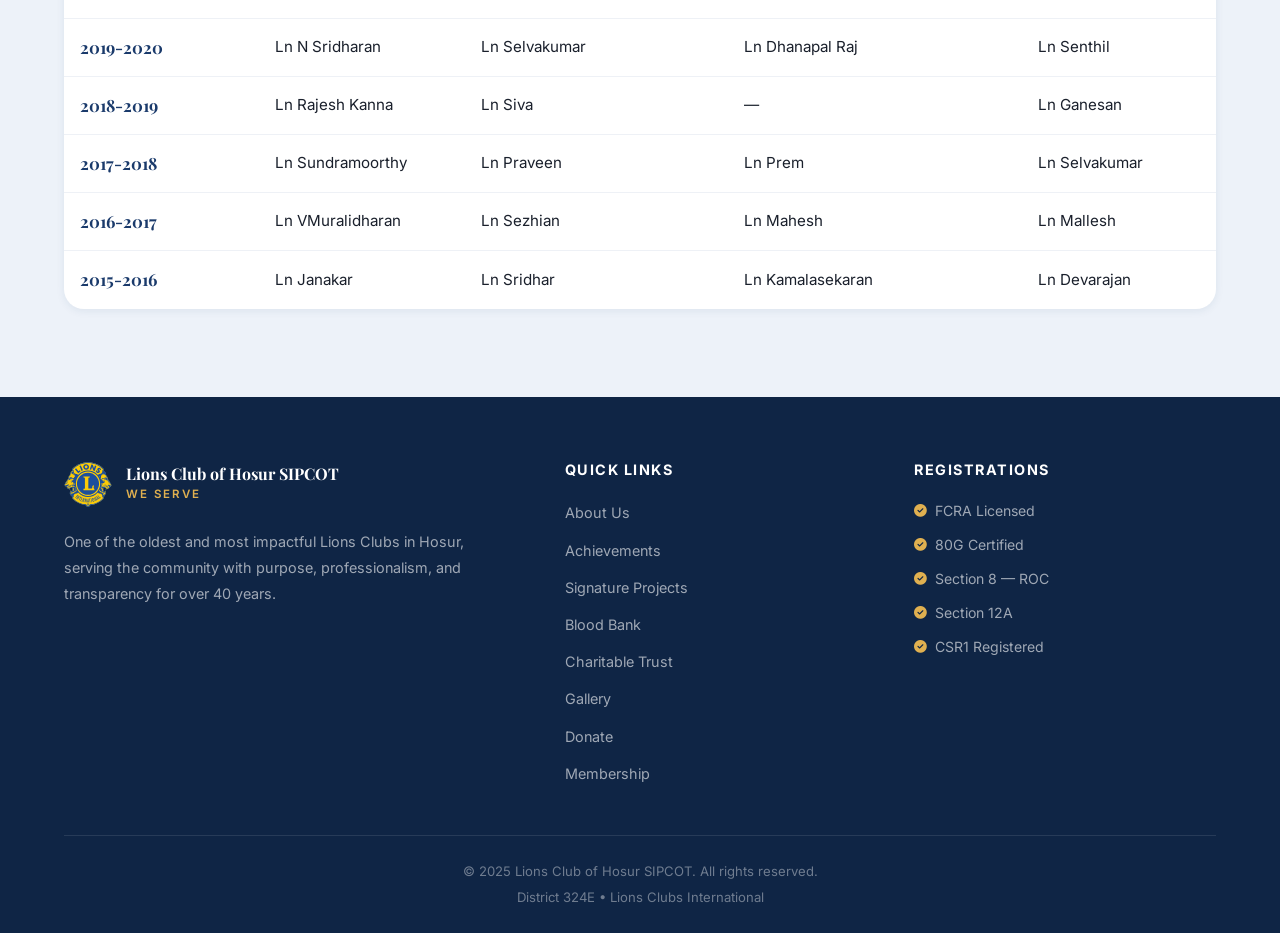
==== commit 13475f6a: "Add Google Pay Donate button to donation section. Replace donation form submission with a gpay:// UP" ====
--- a/index.html
+++ b/index.html
@@ -1093,44 +1093,16 @@
         <p class="donate-payee">Lions Club of Hosur SIPCOT Project</p>
 
         <div class="donate-payment-main">
-          <form class="donate-form" id="donateForm" action="#" method="get" novalidate>
-            <div class="donate-fields">
-              <label class="donate-field">
-                <span class="donate-field-label">Your name</span>
-                <input type="text" name="donorName" id="donorName" required autocomplete="name" placeholder="Full name">
-              </label>
-              <label class="donate-field">
-                <span class="donate-field-label">Email ID</span>
-                <input type="email" name="donorEmail" id="donorEmail" required autocomplete="email" placeholder="your@email.com">
-              </label>
-              <label class="donate-field">
-                <span class="donate-field-label">Phone number</span>
-                <input type="tel" name="donorPhone" id="donorPhone" required autocomplete="tel" inputmode="numeric" placeholder="Mobile number" pattern="[0-9+\\s-]{10,15}">
-              </label>
-              <label class="donate-field">
-                <span class="donate-field-label">Donation amount (₹)</span>
-                <input type="number" name="donorAmount" id="donorAmount" required inputmode="numeric" placeholder="e.g. 1000" min="1">
-              </label>
-              <label class="donate-field donate-field--full">
-                <span class="donate-field-label">Purpose of donation</span>
-                <select name="donorPurpose" id="donorPurpose" required>
-                  <option value="">Select purpose</option>
-                  <option value="Blood Bank">Blood Bank</option>
-                  <option value="School Adoption">School Adoption</option>
-                  <option value="Medical Camps">Medical Camps</option>
-                  <option value="Service Hall Project">Service Hall Project</option>
-                  <option value="Eye Care Programs">Eye Care Programs</option>
-                  <option value="Tree Plantation">Tree Plantation</option>
-                  <option value="Food for Hunger">Food for Hunger</option>
-                  <option value="General Donation">General Donation</option>
-                  <option value="Other">Other</option>
-                </select>
-              </label>
-            </div>
-            <button type="submit" class="btn btn-primary btn-lg donate-submit" id="donateSubmitBtn">
-              <i class="fas fa-paper-plane"></i> Submit donation details
-            </button>
-          </form>
+          <div class="donate-pay-column">
+            <a
+              href="gpay://upi/pay?pa=lionsclubofhosurSIPCOTproject@tmb&amp;pn=Lions%20Club%20of%20Hosur%20SIPCOT%20Project&amp;cu=INR&amp;tn=Donation"
+              class="btn btn-pay-now donate-submit"
+              id="donateGpayBtn"
+            >
+              <i class="fab fa-google-pay"></i> Donate
+            </a>
+            <p class="donate-pay-hint">Opens Google Pay on your phone. Enter your donation amount in the app.</p>
+          </div>
 
           <div class="donate-qr-column">
             <div class="donate-qr-block">
@@ -1151,7 +1123,7 @@
           <p class="donate-copy-feedback" id="copyUpiFeedback" aria-live="polite"></p>
         </div>
 
-        <p class="donate-hint">After paying via QR or UPI, submit your details so we can send acknowledgement and 80G documentation where applicable.</p>
+        <p class="donate-hint">Tap <strong>Donate</strong> to pay via Google Pay, or scan the QR code / use the UPI ID above. Eligible donors may request 80G documentation after payment.</p>
       </div>
     </div>
   </section>
--- a/styles.css
+++ b/styles.css
@@ -2032,9 +2032,26 @@
   max-width: 340px;
 }
 
+.donate-pay-column {
+  display: flex;
+  flex-direction: column;
+  align-items: stretch;
+  justify-content: center;
+  gap: 12px;
+  min-height: 100%;
+}
+
+.donate-pay-hint {
+  margin: 0;
+  font-size: 0.82rem;
+  color: var(--gray);
+  text-align: center;
+  line-height: 1.5;
+}
+
 .donate-submit {
   width: 100%;
-  margin-top: 8px;
+  margin-top: 0;
 }
 
 @media (max-width: 768px) {
